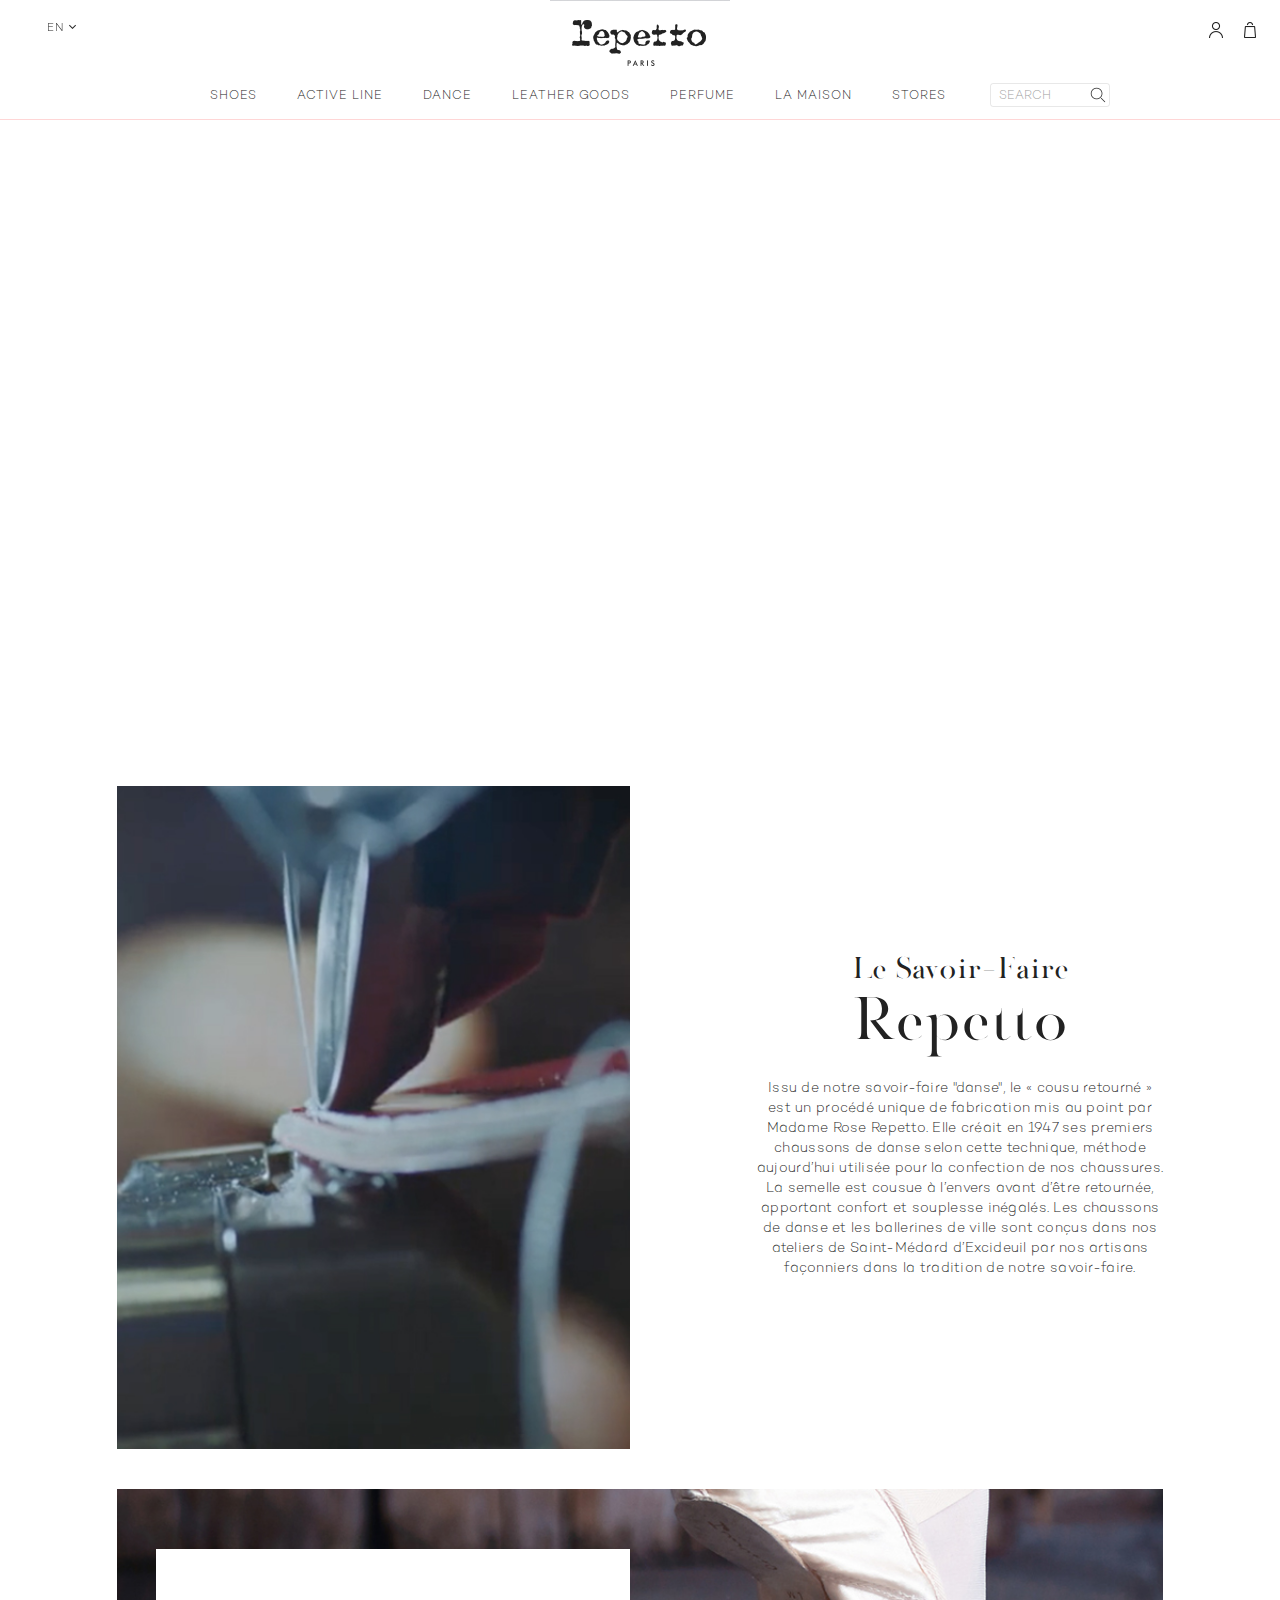
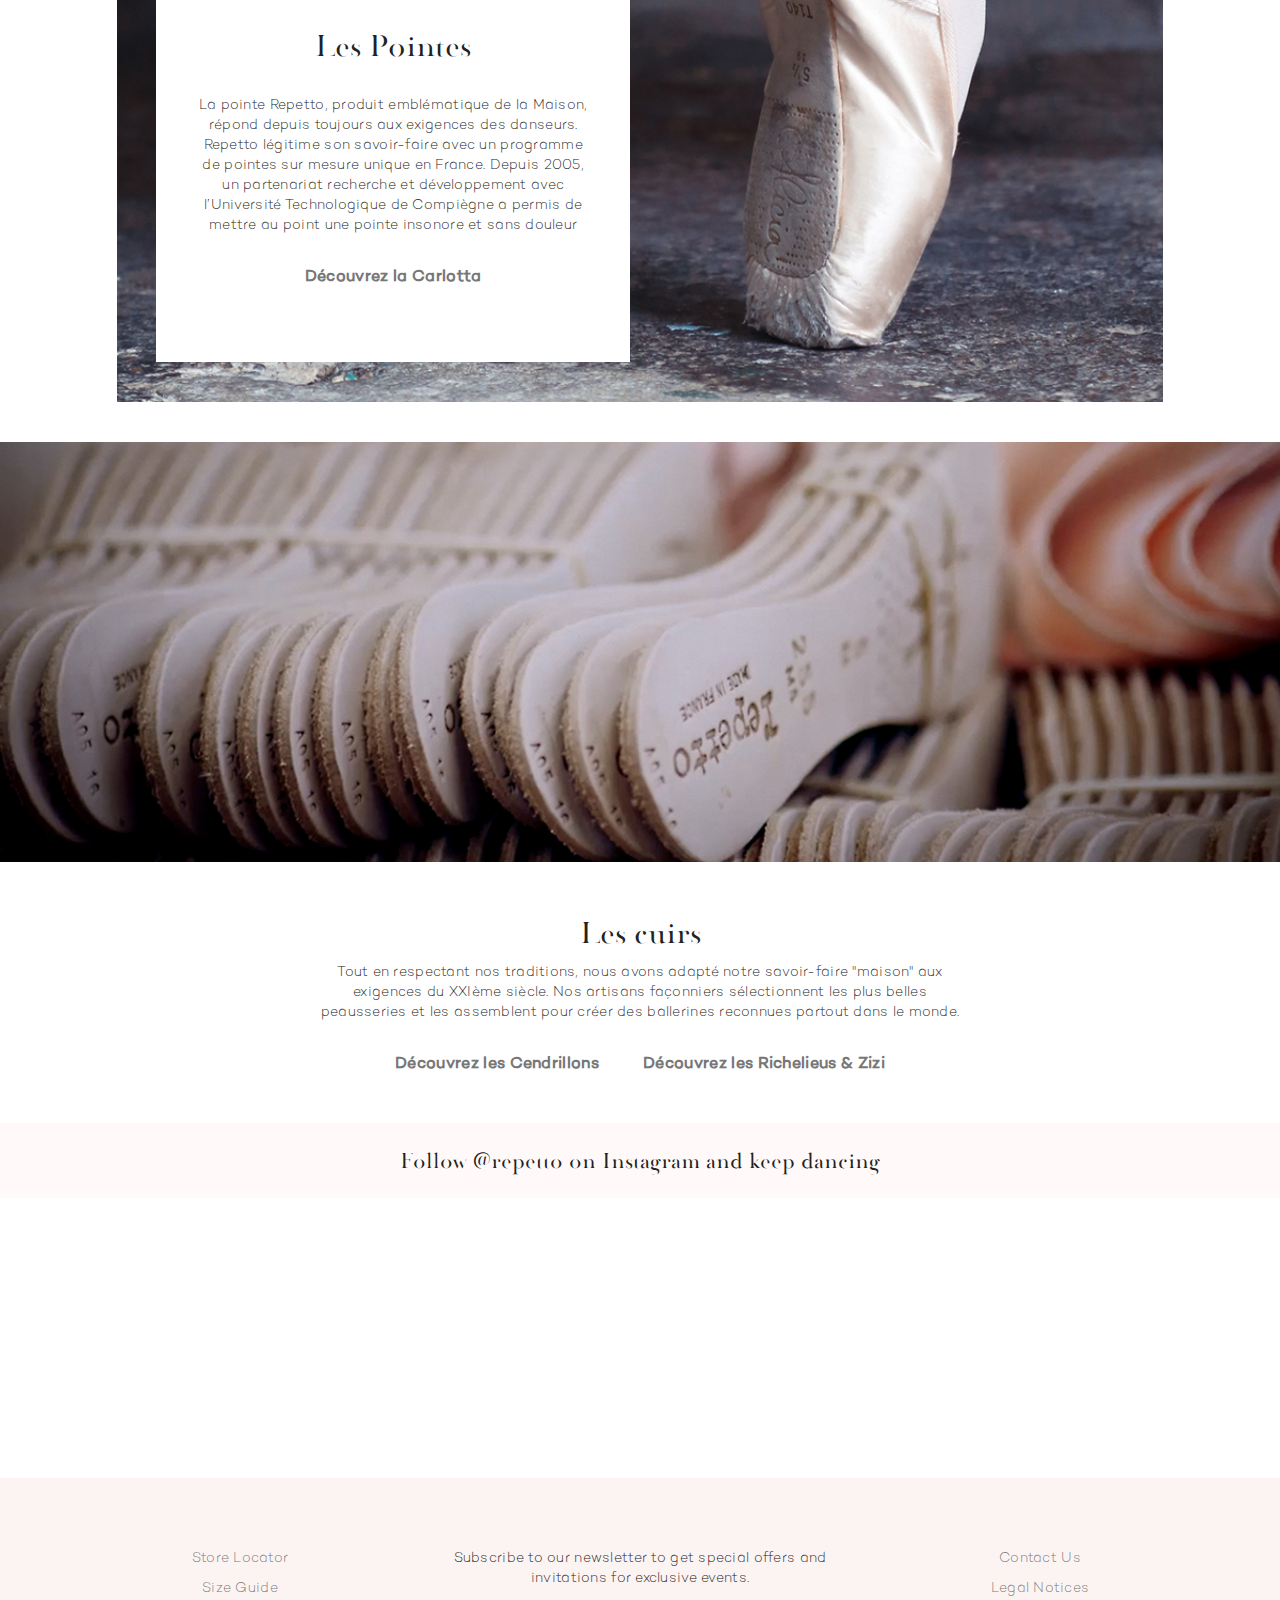
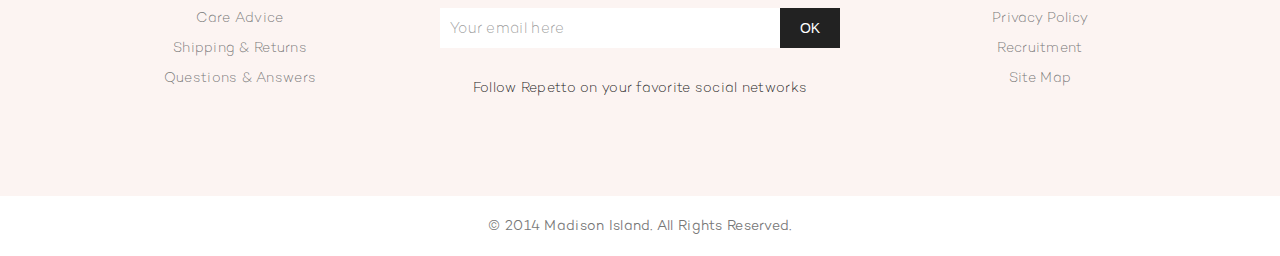
==== index.html @ 2c4113d7 "first commit after responsive history" ====
<!doctype html>
<html class="no-js" lang="">
<head>
	<meta charset="utf-8">
	<meta http-equiv="x-ua-compatible" content="ie=edge">
	<title>Repetto - Static Lot 4</title>
	<meta name="description" content="">
	<meta name="viewport" content="width=device-width, initial-scale=1">

	<!-- Place favicon.ico and apple-touch-icon.png in the root directory -->
	<link rel="apple-touch-icon" href="apple-touch-icon.png">

	<link rel="stylesheet" href="https://cdnjs.cloudflare.com/ajax/libs/normalize/4.2.0/normalize.min.css">
	<script src="https://cdnjs.cloudflare.com/ajax/libs/modernizr/2.8.3/modernizr.min.js"></script>
	<link rel="stylesheet" href="css/enterprise.css">
	<link rel="stylesheet" href="css/styles.css">
</head>
<body>

	<div class="page">

		<div class="header-language-background">
			<div class="header-language-container">
				<div class="store-language-container">

					<div class="switch switcher-language">
						<div class="switch-wrapper" id="languageSelect">
							<span class="switcher-holder"><span onclick="popUpMenu(this);" class="switcher">Change</span></span>
							<strong class="selected language-default">En</strong>
							<ul style="display:none" id="popId-languageSelect" class="language-select">
								<li class="current language language-default">
									<span>En</span>
								</li>
								<li class="language language-french">
									<a href="http://pierres-imac-2.local:5757/?___store=french&amp;___from_store=default">Fr</a>
								</li>
								<li class="language language-german">
									<a href="http://pierres-imac-2.local:5757/?___store=german&amp;___from_store=default">Ge</a>
								</li>
							</ul>
						</div>
					</div>

				</div>
			</div>
		</div>

		<header id="header" class="page-header">
			<div class="page-header-container">
				<a class="logo" href="http://pierres-imac-2.local:5757/">Madison Island</a>

				<!-- Burger link -->
				<div class="open-menu" id="open-menu">
					<span class="burger-icon"></span>
					<span class="label">Menu</span>
					<span class="arrow-icon"></span>
					<span class="close-icon"></span>
				</div>

				<!-- Skip Links -->

				<div class="account-cart-wrapper">

					<a href="/store-finder" class="stores-link">Stores</a>

					<a href="#" id="mobile-search" class="search-link">Stores</a>

					<a href="http://pierres-imac-2.local:5757/customer/account/" class="skip-account">Account</a>

					<!-- Cart -->

					<div class="header-minicart">


						<a href="http://pierres-imac-2.local:5757/checkout/cart/" class="skip-cart  no-count">Cart</a>
					</div>
				</div>

				<div class="header-bottom">

					<!-- Navigation -->


					<div id="header-nav" class="header-nav skip-content">
						<div class="overlay level0"></div>
						<ul id="nav">
							<li class="level-top level0 parent first">
								<a class="level-top" title="" href="#" data-submenu="menu-la-maison">
									<div style="background-image: url(http://pierres-imac-2.local:5757/skin/frontend/repmag/default/images/bonjourparis/sample-content/header_menu_1.jpg);" class="menu-photo"></div>
									<span>Shoes</span>
								</a>
								<div class="subnav level1" id="menu-chaussures">

									<div class="columns">

										<div class="column">
											<div class="column-title">
												<a href="#">
													<div style="background-image: url(http://pierres-imac-2.local:5757/skin/frontend/repmag/default/images/bonjourparis/sample-content/header_menu_5.jpg);" class="column-title-photo"></div>
													<span class="text">Women <br>Shoes</span>
												</a>
											</div>
											<ul class="column-links">
												<li class="column-link"><a href="#">All items</a></li>
												<li class="column-link"><a href="#">Ballerinas</a></li>
												<li class="column-link"><a href="#">Loafer</a></li>
												<li class="column-link"><a href="#">Mary-Jane</a></li>
												<li class="column-link"><a href="#">Oxford &amp; Zizi</a></li>
												<li class="column-link"><a href="#">T-strap</a></li>
												<li class="column-link"><a href="#">High heeled</a></li>
												<li class="column-link"><a href="#">Low boot &amp; boots</a></li>
												<li class="column-link"><a href="#">Wedge heeled shoes</a></li>
												<li class="column-link"><a href="#">Runners &amp; sneakers</a></li>
											</ul>
										</div>

										<div class="column">
											<div class="column-title">
												<a href="#">
													<div style="background-image: url(http://pierres-imac-2.local:5757/skin/frontend/repmag/default/images/bonjourparis/sample-content/header_menu_4.jpg);" class="column-title-photo"></div>
													<span class="text">Men <br>Shoes</span>
												</a>
											</div>
											<div class="column-title">
												<a href="#">
													<div style="background-image: url(http://pierres-imac-2.local:5757/skin/frontend/repmag/default/images/bonjourparis/sample-content/header_menu_3.jpg);" class="column-title-photo"></div>
													<span class="text">Kid <br>Shoes</span>
												</a>
											</div>
											<div class="column-title">
												<a href="#">
													<div style="background-image: url(http://pierres-imac-2.local:5757/skin/frontend/repmag/default/images/bonjourparis/sample-content/header_menu_2.jpg);" class="column-title-photo"></div>
													<span class="text">Care <br>Products</span>
												</a>
											</div>
										</div>

										<div class="column">
											<div class="column-title">
												<a href="#">
													<div style="background-image: url(http://pierres-imac-2.local:5757/skin/frontend/repmag/default/images/bonjourparis/sample-content/header_menu_1.jpg);" class="column-title-photo"></div>
													<span class="text">The Mythics</span>
												</a>
											</div>
											<ul class="column-links">
												<li class="column-link"><a href="#">The Cendrillon</a></li>
												<li class="column-link"><a href="#">The Zizi</a></li>
												<li class="column-link"><a href="#">The Michael</a></li>
												<li class="column-link"><a href="#">The Camille</a></li>
												<li class="column-link"><a href="#">The Rubber Line</a></li>
											</ul>
										</div>

										<div class="column photo">
											<img src="http://pierres-imac-2.local:5757/skin/frontend/repmag/default/images/bonjourparis/sample-content/submenu_image.jpg">
											<div class="caption">Explore the new SS16 collection</div>
										</div>

									</div>

								</div>
							</li>

							<li class="level-top level0 ">
								<a class="level-top" title="" href="#" data-submenu="menu-active-line">
									<div style="background-image: url(http://pierres-imac-2.local:5757/skin/frontend/repmag/default/images/bonjourparis/sample-content/header_menu_3.jpg);" class="menu-photo"></div>
									<span>Active Line</span>
								</a>
							</li>

							<li class="level-top level0 ">
								<a class="level-top" title="" href="#" data-submenu="menu-danse-new">
									<div style="background-image: url(http://pierres-imac-2.local:5757/skin/frontend/repmag/default/images/bonjourparis/sample-content/header_menu_2.jpg);" class="menu-photo"></div>
									<span>Dance</span>
								</a>
							</li>

							<li class="level-top level0 parent ">
								<a class="level-top" title="" href="#" data-submenu="menu-chaussures">
									<div style="background-image: url(http://pierres-imac-2.local:5757/skin/frontend/repmag/default/images/bonjourparis/sample-content/header_menu_4.jpg);" class="menu-photo"></div>
									<span>Leather Goods</span>
								</a>
							</li>

							<li class="level-top level0 parent ">
								<a class="level-top" title="" href="#" data-submenu="menu-maroquinerie">
									<div style="background-image: url(http://pierres-imac-2.local:5757/skin/frontend/repmag/default/images/bonjourparis/sample-content/header_menu_5.jpg);" class="menu-photo"></div>
									<span>Perfume</span>
								</a>
							</li>

							<li class="level-top level0 parent ">
								<a class="level-top" title="" href="#" data-submenu="menu-la-garde-robe">
									<div style="background-image: url(http://pierres-imac-2.local:5757/skin/frontend/repmag/default/images/bonjourparis/sample-content/header_menu_6.jpg);" class="menu-photo"></div>
									<span>La Maison</span>
								</a>
							</li>

							<li class="level-top level0 parent last">
								<a class="level-top" title="" href="/store-finder" data-submenu="menu-soldes">
									<div style="background-image: url(http://pierres-imac-2.local:5757/skin/frontend/repmag/default/images/bonjourparis/sample-content/header_menu_1.jpg);" class="menu-photo"></div>
									<span>Stores</span>
								</a>
							</li>

							<div class="responsive-menu-footer">
								<div class="links">
									<ul>
										<li><a href="#">Store Locator</a></li>
										<li><a href="#">Contact Us</a></li>
										<li><a href="#">Q&amp;A</a></li>
										<li><a href="#">Newsletter</a></li>
										<li><a href="#">Become an affiliate</a></li>
									</ul>
								</div>
							</div>
						</ul>
					</div>

					<!-- Search -->

					<div id="header-search" class="skip-content">

						<form id="search_mini_form" action="http://pierres-imac-2.local:5757/catalogsearch/result/" method="get">
							<div class="input-box">
								<label for="search">Search:</label>
								<input id="search" type="search" name="q" value="" class="input-text required-entry" maxlength="128" placeholder="Search" autocomplete="off">
								<button type="submit" title="Search" class="button search-button"><span><span>Search</span></span></button>
							</div>
						</form>
						<a class="close mobile-close"></a>
					</div>
				</div>
			</div>
		</header>

		<div class="main-container full-width-container">

			<div class="std">

				<div class="template-star">

					<div class="video module">
						<iframe src="https://player.vimeo.com/video/173602408?title=0&byline=0&portrait=0" height="620" frameborder="0" webkitallowfullscreen mozallowfullscreen allowfullscreen>

						</iframe>
					</div>

					<div class="image-text module">
						<div class="image">
							<img src="static/savoirfaire_1.jpg">
						</div>
						<div class="text">
							<div class="title">Le Savoir-Faire <br><strong>Repetto</strong></div>
							<p>Issu de notre savoir-faire "danse", le « cousu retourné » est un procédé unique de fabrication mis au point par Madame Rose Repetto. Elle créait en 1947 ses premiers chaussons de danse selon cette technique, méthode aujourd’hui utilisée pour la confection de nos chaussures. La semelle est cousue à l’envers avant d’être retournée, apportant confort et souplesse inégalés. Les chaussons de danse et les ballerines de ville sont conçus dans nos ateliers de Saint-Médard d’Excideuil par nos artisans façonniers dans la tradition de notre savoir-faire.</p>
						</div>
					</div>

					<div class="text-on-image module">
						<div class="image">
							<img src="static/savoirfaire_2.jpg">
						</div>
						<div class="text">
							<div class="title">Les Pointes</div>
							<p>La pointe Repetto, produit emblématique de la Maison, répond depuis toujours aux exigences des danseurs. Repetto légitime son savoir-faire avec un programme de pointes sur mesure unique en France. Depuis 2005, un partenariat recherche et développement avec l’Université Technologique de Compiègne a permis de mettre au point une pointe insonore et sans douleur</p>
							<div class="links">
								<a href="#">Découvrez la Carlotta</a>
							</div>
						</div>
					</div>

					<div class="parallax-banner module">
						<div class="parallax image">
							<img src="static/savoirfaire_3.jpg">
						</div>
						<div class="text">
							<div class="title">Les cuirs</div>
							<p>Tout en respectant nos traditions, nous avons adapté notre savoir-faire "maison" aux exigences du XXIème siècle. Nos artisans façonniers sélectionnent les plus belles peausseries et les assemblent pour créer des ballerines reconnues partout dans le monde.</p>
							<div class="links">
								<a href="#">Découvrez les Cendrillons</a>
								<a href="#">Découvrez les Richelieus &amp; Zizi</a>
							</div>
						</div>
					</div>

				</div>

			</div>

		</div>

		<div class="footer-container">
			<a href="#" class="instagram-link-banner">Follow <strong>@repetto</strong> on <strong>Instagram</strong> and keep dancing</a>
			<div class="instagram-footer-field scrollOnDrag startScroll kinetic-active kinetic-decelerating-right" style="cursor: move;">
				<div class="photos-container">

					<div class="photo" data-href="https://www.instagram.com/p/BTYtZKoj4z9/">
						<a href="https://www.instagram.com/p/BTYtZKoj4z9/" target="_blank">
							<img src="https://scontent.cdninstagram.com/t51.2885-15/s480x480/e15/c232.0.615.615/18095743_246137382528485_845791167818760192_n.jpg" alt="MATTHIEU CHÉDID X REPETTO.

							4 colors of limited edition Zizi shoes X #Lamomali – available in the Repetto Champs Elysée store.
							All the proceeds of this collaboration will go to the Donko Seko dance school in Mali.">
						</a>
					</div>


					<div class="photo" data-href="https://www.instagram.com/p/BTWW6QDDr0B/">
						<a href="https://www.instagram.com/p/BTWW6QDDr0B/" target="_blank">
							<img src="https://scontent.cdninstagram.com/t51.2885-15/s640x640/sh0.08/e35/18160449_740021856176812_3421590717175169024_n.jpg" alt="MATTHIEU CHÉDID X REPETTO.

							Discover the limited edition wax material Zizi shoes, celebrating the launch of @m_chedid new album #Lamomali.">
						</a>
					</div>


					<div class="photo" data-href="https://www.instagram.com/p/BTURWuXDtWR/">
						<a href="https://www.instagram.com/p/BTURWuXDtWR/" target="_blank">
							<img src="https://scontent.cdninstagram.com/t51.2885-15/s480x480/e35/18096207_682315958619795_4301819405219659776_n.jpg" alt="Can you guess the collaboration hiding behind this material?">
						</a>
					</div>


					<div class="photo" data-href="https://www.instagram.com/p/BTT4LxejWgp/">
						<a href="https://www.instagram.com/p/BTT4LxejWgp/" target="_blank">
							<img src="https://scontent.cdninstagram.com/t51.2885-15/s640x640/sh0.08/e35/18160906_1343463175744834_540543723218403328_n.jpg" alt="" better="" bend="" than="" break"="" -="" @chagaxelle="" shows="" that="" grâce="" and="" flexibility="" are="" a="" ballet="" dancer's="" best="" allies.="" photo="" by="" ©pelicos"="">
						</a>
					</div>


					<div class="photo" data-href="https://www.instagram.com/p/BTMaetijEHU/">
						<a href="https://www.instagram.com/p/BTMaetijEHU/" target="_blank">
							<img src="https://scontent.cdninstagram.com/t51.2885-15/s640x640/sh0.08/e35/18011616_1318024908287476_3796485703634780160_n.jpg" alt="Like #koko21 get in that Saturday Night Dancing mood!
							{Regram}">
						</a>
					</div>


					<div class="photo" data-href="https://www.instagram.com/p/BTJTE45DfYj/">
						<a href="https://www.instagram.com/p/BTJTE45DfYj/" target="_blank">
							<img src="https://scontent.cdninstagram.com/t51.2885-15/s640x640/sh0.08/e35/c0.114.934.934/17932522_306129473134027_3891096308382957568_n.jpg" alt="Like @marinadroghetti get your stretches in and prepare for the sunny weekend ahead.
							{Regram}">
						</a>
					</div>


					<div class="photo" data-href="https://www.instagram.com/p/BTGobu0DJ1h/">
						<a href="https://www.instagram.com/p/BTGobu0DJ1h/" target="_blank">
							<img src="https://scontent.cdninstagram.com/t51.2885-15/s640x640/sh0.08/e35/c0.101.910.910/18013600_721967611316050_5985806494921129984_n.jpg" alt="Spring outfit idea by @barbarasnellenburg :
							Stripes on stripes with an extra sprinkle of stripes!">
						</a>
					</div>


					<div class="photo" data-href="https://www.instagram.com/p/BTDoQE6j3J2/">
						<a href="https://www.instagram.com/p/BTDoQE6j3J2/" target="_blank">
							<img src="https://scontent.cdninstagram.com/t51.2885-15/s640x640/sh0.08/e35/c0.99.914.914/18011304_1173018239474027_2813703139411099648_n.jpg" alt="Spring outfit idea by @loannelgc :
							Why not pair your favorite Repetto ballerinas with dark wash jeans, a pastel colored too and a white blazer?
							{Regram}">
						</a>
					</div>


					<div class="photo" data-href="https://www.instagram.com/p/BS8BdTFD4Az/">
						<a href="https://www.instagram.com/p/BS8BdTFD4Az/" target="_blank">
							<img src="https://scontent.cdninstagram.com/t51.2885-15/s640x640/sh0.08/e35/c0.108.926.926/17934717_1846235368971707_1266808115853000704_n.jpg" alt="It's all in the details...
							{Regram}">
						</a>
					</div>


					<div class="photo" data-href="https://www.instagram.com/p/BS1DZn-jOJi/">
						<a href="https://www.instagram.com/p/BS1DZn-jOJi/" target="_blank">
							<img src="https://scontent.cdninstagram.com/t51.2885-15/s640x640/sh0.08/e35/17881265_112219679331288_1753697780464877568_n.jpg" alt="Like @shooa.h_ add a touch of pink to compliment your favorite spring bag!">
						</a>
					</div>


					<div class="photo" data-href="https://www.instagram.com/p/BSyEii-D7Gw/">
						<a href="https://www.instagram.com/p/BSyEii-D7Gw/" target="_blank">
							<img src="https://scontent.cdninstagram.com/t51.2885-15/s640x640/sh0.08/e35/c0.81.887.887/17881984_645702892296812_257572212398096384_n.jpg" alt="Sunshine, flowers and pink Electra shoes... the perfect Spring combo according to Daphné.">
						</a>
					</div>


					<div class="photo" data-href="https://www.instagram.com/p/BSwFrPPDmNK/">
						<a href="https://www.instagram.com/p/BSwFrPPDmNK/" target="_blank">
							<img src="https://scontent.cdninstagram.com/t51.2885-15/s640x640/sh0.08/e35/17882471_1900469766832700_7544866528013844480_n.jpg" alt="Like @susiebubble this pair of shoes will fulfill you inner-ballerina's need for pink!">
						</a>
					</div>


					<div class="photo" data-href="https://www.instagram.com/p/BSq1NuJDCUk/">
						<a href="https://www.instagram.com/p/BSq1NuJDCUk/" target="_blank">
							<img src="https://scontent.cdninstagram.com/t51.2885-15/s640x640/sh0.08/e35/17881299_1379599848746131_2017518388594606080_n.jpg" alt="Lazy Sundays with @heleneisfor and her Michael loafers.
							{Regram}">
						</a>
					</div>


					<div class="photo" data-href="https://www.instagram.com/p/BSnX_aXj7Jz/">
						<a href="https://www.instagram.com/p/BSnX_aXj7Jz/" target="_blank">
							<img src="https://scontent.cdninstagram.com/t51.2885-15/s480x480/e35/17819379_214459362370061_412221636696080384_n.jpg" alt="A little black to go with your whites?
							{Regram}">
						</a>
					</div>


					<div class="photo" data-href="https://www.instagram.com/p/BSioTaxjegL/">
						<a href="https://www.instagram.com/p/BSioTaxjegL/" target="_blank">
							<img src="https://scontent.cdninstagram.com/t51.2885-15/s640x640/sh0.08/e35/17818081_285110345234199_7048750040994545664_n.jpg" alt="Everyday is tutu day!
							With her black Repetto tutu and white-tee combo, @azzed is a stylish bride-to-be.
							{Regram}">
						</a>
					</div>


					<div class="photo" data-href="https://www.instagram.com/p/BSYQiKfjcvL/">
						<a href="https://www.instagram.com/p/BSYQiKfjcvL/" target="_blank">
							<img src="https://scontent.cdninstagram.com/t51.2885-15/s640x640/sh0.08/e35/17662886_1915636182054434_5102315280999120896_n.jpg" alt="REPETTO X MOSAERT.
							.
							It’s finally here!
							Discover the Capsule n°4 collection designed by @mosaert, (@stromae's creative label) in collaboration with Repetto.
							(Link in bio)">
						</a>
					</div>


					<div class="photo" data-href="https://www.instagram.com/p/BSVdL0rDJzL/">
						<a href="https://www.instagram.com/p/BSVdL0rDJzL/" target="_blank">
							<img src="https://scontent.cdninstagram.com/t51.2885-15/s640x640/sh0.08/e35/17595911_411802812516849_523356840352808960_n.jpg" alt="REPETTO X MOSAERT.
							.
							It’s finally here!
							Discover the Capsule n°4 collection designed by @mosaert, (@stromae's creative label) in collaboration with Repetto.
							(Link in bio)">
						</a>
					</div>


					<div class="photo" data-href="https://www.instagram.com/p/BSTv77njOYp/">
						<a href="https://www.instagram.com/p/BSTv77njOYp/" target="_blank">
							<img src="https://scontent.cdninstagram.com/t51.2885-15/s640x640/sh0.08/e35/17437489_1729979607293980_158847187894140928_n.jpg" alt="REPETTO X MOSAERT.
							.
							It’s finally here!
							Discover the Capsule n°4 collection designed by @mosaert, (@stromae's creative label) in collaboration with Repetto.
							(Link in bio)">
						</a>
					</div>


					<div class="photo" data-href="https://www.instagram.com/p/BSS4dWUjYOL/">
						<a href="https://www.instagram.com/p/BSS4dWUjYOL/" target="_blank">
							<img src="https://scontent.cdninstagram.com/t51.2885-15/s640x640/sh0.08/e35/17586975_1255669081213096_5321901574270746624_n.jpg" alt="Fridays = Sneaker Fever 👟❤">
						</a>
					</div>


					<div class="photo" data-href="https://www.instagram.com/p/BSRTj5ZDx82/">
						<a href="https://www.instagram.com/p/BSRTj5ZDx82/" target="_blank">
							<img src="https://scontent.cdninstagram.com/t51.2885-15/s640x640/sh0.08/e35/17662329_1580124032032365_7828485389189906432_n.jpg" alt="Because FanFan sneakers aren't just for women... men can also be elegant and trendy!">
						</a>
					</div>

				</div>
			</div>
			<div class="footer">
				<div class="footer-links">
					<ul>
						<li><a href="http://pierres-imac-2.local:5757/">Store Locator</a></li>
						<li><a href="http://pierres-imac-2.local:5757/">Size Guide</a></li>
						<li><a href="http://pierres-imac-2.local:5757/">Care Advice</a></li>
						<li><a href="http://pierres-imac-2.local:5757/">Shipping &amp; Returns</a></li>
						<li><a href="http://pierres-imac-2.local:5757/">Questions &amp; Answers</a></li>
					</ul>
				</div><div class="block block-subscribe">
				<div class="disclaimer">
					Subscribe to our newsletter to get special offers and invitations for exclusive events.    </div>
					<form action="http://pierres-imac-2.local:5757/newsletter/subscriber/new/" method="post" id="newsletter-validate-detail">
						<div class="input-container">
							<input type="email" autocapitalize="off" autocorrect="off" spellcheck="false" name="email" id="newsletter" title="Your email here" placeholder="Your email here" class="input-text required-entry validate-email">
							<button type="submit" title="OK" class="button">OK</button>
						</div>
					</form>
					<div class="social-media">
						<div class="disclaimer">Follow Repetto on your favorite social networks</div>
						<div class="links">
							<a class="link" href="#">
								<img src="http://pierres-imac-2.local:5757/media/wysiwyg/icon_facebook.png" alt="">
							</a>
							<a class="link" href="#&quot;&quot;">
								<img src="http://pierres-imac-2.local:5757/media/wysiwyg/icon_twitter.png" alt="">
							</a>
							<a class="link" href="#">
								<img src="http://pierres-imac-2.local:5757/media/wysiwyg/icon_instagram_black.png" alt="">
							</a>
							<a class="link" href="#">
								<img src="http://pierres-imac-2.local:5757/media/wysiwyg/icon_youtube.png" alt="">
							</a>
						</div>
					</div>
				</div>
				<div class="footer-links">
					<ul>
						<li><a href="http://pierres-imac-2.local:5757/">Contact Us</a></li>
						<li><a href="http://pierres-imac-2.local:5757/">Legal Notices</a></li>
						<li><a href="http://pierres-imac-2.local:5757/">Privacy Policy</a></li>
						<li><a href="http://pierres-imac-2.local:5757/">Recruitment</a></li>
						<li><a href="http://pierres-imac-2.local:5757/">Site Map</a></li>
					</ul>
				</div></div>
				<div class="subfooter">
					<address class="copyright">© 2014 Madison Island. All Rights Reserved.</address>
				</div>
			</div>
		</div>

		<script src="https://cdnjs.cloudflare.com/ajax/libs/jquery/3.2.1/jquery.js"></script>
		<script type="text/javascript" src="js/bonjourparis-min.js"></script>

	</body>
	</html>
---- css/enterprise.css ----
/*
// ----------------------------------------------
// Usage example:
// For IE set $mq-support to false.
// Set the fixed value.
// Then use mixins to test whether styles should be applied.
// ----------------------------------------------

$mq-support: false;
$mq-fixed-value: 1024;

// Renders at fixed value
@include bp (min-width, 300px) { 
    div { color:#000; }
}

// Doesn't render without MQ support
@include bp (min-width, 1200px) { 
    div { color:#FFF; }
}

// Doesn't render without MQ support
@include bp (max-width, 300px) { 
    div { color:#444; }
}

// Renders at fixed value
@include bp (max-width, 1200px) { 
    div { color:#888; }
}

// ----------------------------------------------
*/
/*! normalize.css v2.0.1 | MIT License | git.io/normalize */
/* ==========================================================================
   HTML5 display definitions
   ========================================================================== */
/*
 * Corrects `block` display not defined in IE 8/9.
 */
article,
aside,
details,
figcaption,
figure,
footer,
header,
hgroup,
nav,
section,
summary {
  display: block;
}

/*
 * Corrects `inline-block` display not defined in IE 8/9.
 */
audio,
canvas,
video {
  display: inline-block;
}

/*
 * Prevents modern browsers from displaying `audio` without controls.
 * Remove excess height in iOS 5 devices.
 */
audio:not([controls]) {
  display: none;
  height: 0;
}

/*
 * Addresses styling for `hidden` attribute not present in IE 8/9.
 */
[hidden] {
  display: none;
}

/* ==========================================================================
   Base
   ========================================================================== */
/*
 * 1. Sets default font family to sans-serif.
 * 2. Prevents iOS text size adjust after orientation change, without disabling
 *    user zoom.
 */
html {
  font-family: sans-serif;
  /* 1 */
  -webkit-text-size-adjust: 100%;
  /* 2 */
  -ms-text-size-adjust: 100%;
  /* 2 */
}

/*
 * Removes default margin.
 */
body {
  margin: 0;
}

/* ==========================================================================
   Links
   ========================================================================== */
/*
 * Addresses `outline` inconsistency between Chrome and other browsers.
 */
a:focus {
  outline: thin dotted;
}

/*
 * Improves readability when focused and also mouse hovered in all browsers.
 */
a:active,
a:hover {
  outline: 0;
}

/* ==========================================================================
   Typography
   ========================================================================== */
/*
 * Addresses `h1` font sizes within `section` and `article` in Firefox 4+,
 * Safari 5, and Chrome.
 */
h1 {
  font-size: 2em;
}

/*
 * Addresses styling not present in IE 8/9, Safari 5, and Chrome.
 */
abbr[title] {
  border-bottom: 1px dotted;
}

/*
 * Addresses style set to `bolder` in Firefox 4+, Safari 5, and Chrome.
 */
b,
strong {
  font-weight: bold;
}

/*
 * Addresses styling not present in Safari 5 and Chrome.
 */
dfn {
  font-style: italic;
}

/*
 * Addresses styling not present in IE 8/9.
 */
mark {
  background: #ff0;
  color: #000;
}

/*
 * Corrects font family set oddly in Safari 5 and Chrome.
 */
code,
kbd,
pre,
samp {
  font-family: monospace, serif;
  font-size: 1em;
}

/*
 * Improves readability of pre-formatted text in all browsers.
 */
pre {
  white-space: pre;
  white-space: pre-wrap;
  word-wrap: break-word;
}

/*
 * Sets consistent quote types.
 */
q {
  quotes: "\201C" "\201D" "\2018" "\2019";
}

/*
 * Addresses inconsistent and variable font size in all browsers.
 */
small {
  font-size: 80%;
}

/*
 * Prevents `sub` and `sup` affecting `line-height` in all browsers.
 */
sub,
sup {
  font-size: 75%;
  line-height: 0;
  position: relative;
  vertical-align: baseline;
}

sup {
  top: -0.5em;
}

sub {
  bottom: -0.25em;
}

/* ==========================================================================
   Embedded content
   ========================================================================== */
/*
 * Removes border when inside `a` element in IE 8/9.
 */
img {
  border: 0;
}

/*
 * Corrects overflow displayed oddly in IE 9.
 */
svg:not(:root) {
  overflow: hidden;
}

/* ==========================================================================
   Figures
   ========================================================================== */
/*
 * Addresses margin not present in IE 8/9 and Safari 5.
 */
figure {
  margin: 0;
}

/* ==========================================================================
   Forms
   ========================================================================== */
/*
 * Define consistent border, margin, and padding.
 */
fieldset {
  border: 1px solid #c0c0c0;
  margin: 0 2px;
  padding: 0.35em 0.625em 0.75em;
}

/*
 * 1. Corrects color not being inherited in IE 8/9.
 * 2. Remove padding so people aren't caught out if they zero out fieldsets.
 */
legend {
  border: 0;
  /* 1 */
  padding: 0;
  /* 2 */
}

/*
 * 1. Corrects font family not being inherited in all browsers.
 * 2. Corrects font size not being inherited in all browsers.
 * 3. Addresses margins set differently in Firefox 4+, Safari 5, and Chrome
 */
button,
input,
select,
textarea {
  font-family: inherit;
  /* 1 */
  font-size: 100%;
  /* 2 */
  margin: 0;
  /* 3 */
}

/*
 * Addresses Firefox 4+ setting `line-height` on `input` using `!important` in
 * the UA stylesheet.
 */
button,
input {
  line-height: normal;
}

/*
 * 1. Avoid the WebKit bug in Android 4.0.* where (2) destroys native `audio`
 *    and `video` controls.
 * 2. Corrects inability to style clickable `input` types in iOS.
 * 3. Improves usability and consistency of cursor style between image-type
 *    `input` and others.
 */
button,
html input[type="button"],
input[type="reset"],
input[type="submit"] {
  -webkit-appearance: button;
  /* 2 */
  cursor: pointer;
  /* 3 */
}

/*
 * Re-set default cursor for disabled elements.
 */
button[disabled],
input[disabled] {
  cursor: default;
}

/*
 * 1. Addresses box sizing set to `content-box` in IE 8/9.
 * 2. Removes excess padding in IE 8/9.
 */
input[type="checkbox"],
input[type="radio"] {
  box-sizing: border-box;
  /* 1 */
  padding: 0;
  /* 2 */
}

/*
 * 1. Addresses `appearance` set to `searchfield` in Safari 5 and Chrome.
 * 2. Addresses `box-sizing` set to `border-box` in Safari 5 and Chrome
 *    (include `-moz` to future-proof).
 */
input[type="search"] {
  -webkit-appearance: textfield;
  /* 1 */
  -moz-box-sizing: content-box;
  -webkit-box-sizing: content-box;
  /* 2 */
  box-sizing: content-box;
}

/*
 * Removes inner padding and search cancel button in Safari 5 and Chrome
 * on OS X.
 */
input[type="search"]::-webkit-search-cancel-button,
input[type="search"]::-webkit-search-decoration {
  -webkit-appearance: none;
}

/*
 * Removes inner padding and border in Firefox 4+.
 */
button::-moz-focus-inner,
input::-moz-focus-inner {
  border: 0;
  padding: 0;
}

/*
 * 1. Removes default vertical scrollbar in IE 8/9.
 * 2. Improves readability and alignment in all browsers.
 */
textarea {
  overflow: auto;
  /* 1 */
  vertical-align: top;
  /* 2 */
}

/* ==========================================================================
   Tables
   ========================================================================== */
/*
 * Remove most spacing between table cells.
 */
table {
  border-collapse: collapse;
  border-spacing: 0;
}

/* ============================================ *
 * Reset
 * ============================================ */
*,
*:before,
*:after {
  -moz-box-sizing: border-box;
  -webkit-box-sizing: border-box;
  box-sizing: border-box;
  margin: 0;
  padding: 0;
}

html {
  -webkit-tap-highlight-color: transparent;
  /* Prevent tap highlight on iOS/Android */
  -webkit-text-size-adjust: 100%;
  /* Prevent automatic scaling on iOS */
}

body {
  background: #FFFFFF;
  color: #000000;
  line-height: 1;
}

html,
body,
img,
fieldset,
abbr,
acronym {
  border: 0;
}

h1,
h2,
h3,
h4,
h5,
h6 {
  font-size: 100%;
  font-weight: normal;
}

th,
code,
cite,
caption {
  font-weight: normal;
  font-style: normal;
  text-align: left;
}

address {
  font-style: normal;
}

fieldset {
  margin: 0;
  padding: 0;
  border: 0;
}

img {
  display: block;
}

ol,
ul {
  list-style: none;
}

q:before,
q:after {
  content: '';
}

input:focus,
input[type="search"]:focus {
  outline-offset: -2px;
}

input[type="search"] {
  -webkit-appearance: none;
  /* 1 */
  -moz-box-sizing: border-box;
  -webkit-box-sizing: border-box;
  /* 2 */
  box-sizing: border-box;
}

/* ============================================ *
 * Base Styles
 * ============================================ */
@-ms-viewport {
  width: device-width;
}
@-o-viewport {
  width: device-width;
}
@viewport {
  width: device-width;
}
a, button {
  -ms-touch-action: manipulation;
  touch-action: manipulation;
}

body,
button,
input,
select,
table,
textarea {
  font-family: "Helvetica Neue", Verdana, Arial, sans-serif;
  color: #636363;
  font-size: 14px;
  line-height: 1.5;
}

a {
  color: #3399CC;
  text-decoration: none;
}

a:hover {
  color: #2e8ab8;
  text-decoration: underline;
}

a:focus {
  outline-color: #3091c2;
  color: #143d52;
}

ol,
ul {
  list-style: none;
  margin: 0;
  padding: 0;
}

/* ============================================ *
 * Typography
 * ============================================ */
h1, .h1 {
  margin: 0;
  margin-bottom: 0.7em;
  color: #3399CC;
  font-family: "Helvetica Neue", Verdana, Arial, sans-serif;
  font-size: 28px;
  font-weight: 400;
  font-style: normal;
  line-height: 1.2;
  text-rendering: optimizeLegibility;
  text-transform: uppercase;
}

h2, .h2 {
  margin: 0;
  margin-bottom: 0.5em;
  color: #636363;
  font-family: "Helvetica Neue", Verdana, Arial, sans-serif;
  font-size: 24px;
  font-weight: 400;
  font-style: normal;
  line-height: 1.2;
  text-rendering: optimizeLegibility;
  text-transform: uppercase;
}

h3, .h3 {
  margin: 0;
  margin-bottom: 10px;
  color: #636363;
  font-family: "Helvetica Neue", Verdana, Arial, sans-serif;
  font-size: 18px;
  font-weight: 400;
  font-style: normal;
  line-height: 1.4;
  text-rendering: optimizeSpeed;
  text-transform: uppercase;
}

h4, .h4 {
  margin: 0;
  margin-bottom: 10px;
  color: #636363;
  font-family: "Helvetica Neue", Verdana, Arial, sans-serif;
  font-size: 14px;
  font-weight: bold;
  font-style: normal;
  line-height: 1.4;
  text-rendering: optimizeSpeed;
  text-transform: uppercase;
}

h5, .h5 {
  margin: 0;
  margin-bottom: 10px;
  color: #636363;
  font-family: "Helvetica Neue", Verdana, Arial, sans-serif;
  font-size: 13px;
  font-weight: bold;
  font-style: normal;
  line-height: 1.4;
  text-rendering: optimizeSpeed;
  text-transform: uppercase;
}

h6, .h6 {
  margin: 0;
  margin-bottom: 5px;
  color: #636363;
  font-family: "Helvetica Neue", Verdana, Arial, sans-serif;
  font-size: 12px;
  font-weight: bold;
  font-style: normal;
  line-height: 1.4;
  text-rendering: optimizeSpeed;
  text-transform: uppercase;
}

/* ============================================ *
 * Shared Classes
 * ============================================ */
.address-list address {
  margin-bottom: 1em;
}

.availability {
  margin-bottom: 0;
  font-size: 13px;
  text-transform: uppercase;
}

.availability .label {
  display: none;
}

.availability.in-stock {
  color: #11B400;
}

.availability.available-soon,
.availability.out-of-stock {
  color: #DF280A;
}

.availability-only {
  color: #DF280A;
  margin-bottom: 10px;
}

/* -------------------------------------------- *
 * Page Titles
 */
.page-title h1,
.page-title h2,
.product-name h1,
.product-name .h1 {
  text-transform: uppercase;
  font-size: 24px;
  font-weight: 600;
  color: #636363;
  border-bottom: 1px solid #EDEDED;
  padding-bottom: 3px;
  margin-bottom: 15px;
  text-transform: uppercase;
}

/* -------------------------------------------- *
 * Block Module
 */
.block,
.col-left-first {
  margin-bottom: 20px;
}

.col-left-first .block:last-of-type {
  margin-bottom: 0;
}

.block-title {
  position: relative;
  padding: 10px 0 0;
  margin-bottom: 5px;
  border-top: 1px solid #CCCCCC;
}
.block-title h2,
.block-title h3,
.block-title strong {
  margin: 0;
  margin-bottom: 10px;
  color: #636363;
  font-family: "Helvetica Neue", Verdana, Arial, sans-serif;
  font-size: 14px;
  font-weight: bold;
  font-style: normal;
  line-height: 1.4;
  text-rendering: optimizeSpeed;
  text-transform: uppercase;
  color: #3399CC;
  margin-bottom: 0;
  text-transform: uppercase;
  font-weight: 600;
}
.block-title small {
  font-size: 100%;
  font-weight: normal;
  color: #A0A0A0;
}

body:not(.customer-account) .block:first-child .block-title {
  border-top: none;
  padding-top: 0;
}

.block-subtitle {
  font-weight: bold;
  margin-bottom: 7px;
}

.block-content {
  margin-top: 5px;
}

.block-content.unpad {
  padding: 0;
}

.block-content li.item {
  margin: 0 0 10px 9px;
}

.block-content li.item:last-child {
  margin-bottom: 0;
}

.block .actions {
  margin: 10px 0 0;
}
.block .actions:after {
  content: '';
  display: table;
  clear: both;
}
.block .actions a {
  float: left;
}
.block .actions .button {
  float: right;
}

.col-left .block .actions .button ~ a,
.col-right .block .actions .button ~ a {
  line-height: 33px;
  margin-right: 5px;
}

@media only screen and (max-width: 770px) {
  .sidebar .block:not(.block-layered-nav) {
    margin-bottom: 0;
  }
  .sidebar .block:not(.block-layered-nav) .block-title {
    padding: 0;
    margin-top: 0;
    border-bottom: none;
    border-top: none;
    margin-bottom: 0;
  }
  .sidebar .block:not(.block-layered-nav) .block-title > strong {
    margin: 0;
    margin-bottom: 10px;
    color: #636363;
    font-family: "Helvetica Neue", Verdana, Arial, sans-serif;
    font-size: 14px;
    font-weight: bold;
    font-style: normal;
    line-height: 1.4;
    text-rendering: optimizeSpeed;
    text-transform: uppercase;
    -moz-user-select: none;
    -ms-user-select: none;
    -webkit-user-select: none;
    -o-user-select: none;
    user-select: none;
    font-weight: normal;
    margin-bottom: 0px;
    padding: 7px 10px 7px 24px;
    border-width: 1px;
    border-style: solid;
    border-color: #CCCCCC;
    position: relative;
    background-color: #F4F4F4;
    display: block;
    width: 100%;
    cursor: pointer;
    border-bottom: 0;
  }
  .sidebar .block:not(.block-layered-nav) .block-title > strong:after {
    content: '';
    position: absolute;
    width: 0;
    height: 0;
    display: block;
    border-top: 4px solid transparent;
    border-bottom: 4px solid transparent;
    border-left: 4px solid #3399CC;
    border-right: none;
    left: 10px;
    top: 50%;
    margin-top: -3px;
  }
  .sidebar .block:not(.block-layered-nav) .block-title > strong:hover {
    background-color: #ededed;
  }
  .sidebar .block:not(.block-layered-nav) .block-title.active > strong {
    margin: 0;
    margin-bottom: 10px;
    color: #636363;
    font-family: "Helvetica Neue", Verdana, Arial, sans-serif;
    font-size: 14px;
    font-weight: bold;
    font-style: normal;
    line-height: 1.4;
    text-rendering: optimizeSpeed;
    text-transform: uppercase;
    -moz-user-select: none;
    -ms-user-select: none;
    -webkit-user-select: none;
    -o-user-select: none;
    user-select: none;
    font-weight: normal;
    margin-bottom: 0px;
    padding: 7px 10px 7px 24px;
    border-width: 1px;
    border-style: solid;
    border-color: #CCCCCC;
    position: relative;
    background-color: #F4F4F4;
  }
  .sidebar .block:not(.block-layered-nav) .block-title.active > strong:after {
    content: '';
    position: absolute;
    width: 0;
    height: 0;
    display: block;
    border-right: 4px solid transparent;
    border-left: 4px solid transparent;
    border-top: 4px solid #3399CC;
    border-bottom: none;
    left: 10px;
    top: 50%;
    margin-top: -3px;
  }
  .sidebar .block:not(.block-layered-nav) .block-title.active > strong:hover {
    background-color: #ededed;
  }
  .sidebar .block:not(.block-layered-nav) .block-content {
    padding: 10px;
    margin-top: 0;
    border-width: 0 1px;
    border-style: solid;
    border-color: #CCCCCC;
  }
  .sidebar .block:last-of-type {
    border-bottom: 1px solid #CCCCCC;
  }
}
/* -------------------------------------------- *
 * Secondary Navigation
 */
.block-account .block-title,
.block-cms-menu .block-title {
  padding-top: 0;
  border-top: none;
}
.block-account li,
.block-cms-menu li {
  text-transform: uppercase;
  font-family: "Helvetica Neue", Verdana, Arial, sans-serif;
  margin: 7px 0;
}
.block-account li strong,
.block-cms-menu li strong {
  font-weight: 400;
  color: #3399CC;
}
.block-account li a,
.block-cms-menu li a {
  color: #636363;
}
.block-account li a:hover,
.block-cms-menu li a:hover {
  color: #3399CC;
}

/* ============================================ *
 * Buttons
 * ============================================ */
/* Secondary Buttons */
.cart .buttons-set .button,
.cart-table .button,
.sidebar .actions .button,
.button.button-secondary {
  background: #DDDDDD;
  color: #636363;
  padding: 7px 15px;
}
.cart .buttons-set .button:hover,
.cart-table .button:hover,
.sidebar .actions .button:hover,
.button.button-secondary:hover {
  background: #d0d0d0;
  cursor: pointer;
}
.cart .buttons-set .button:active,
.cart-table .button:active,
.sidebar .actions .button:active,
.button.button-secondary:active {
  background: #c4c4c4;
  color: #636363;
}
.cart .buttons-set .button:focus,
.cart-table .button:focus,
.sidebar .actions .button:focus,
.button.button-secondary:focus {
  color: #636363;
  background: #c4c4c4;
  outline: none;
}

.sidebar .actions button.button {
  white-space: normal;
}

/* Primary Buttons */
.button,
.cart-table .product-cart-actions .button,
#co-shipping-method-form .buttons-set .button,
.footer .button {
  background: #3399CC;
  display: inline-block;
  padding: 7px 15px;
  border: 0;
  color: #FFFFFF;
  font-size: 13px;
  font-weight: normal;
  font-family: "Helvetica Neue", Verdana, Arial, sans-serif;
  line-height: 19px;
  text-align: center;
  text-transform: uppercase;
  vertical-align: middle;
  white-space: nowrap;
}
.button:hover,
.cart-table .product-cart-actions .button:hover,
#co-shipping-method-form .buttons-set .button:hover,
.footer .button:hover {
  background: #2e8ab8;
  cursor: pointer;
}
.button:active,
.cart-table .product-cart-actions .button:active,
#co-shipping-method-form .buttons-set .button:active,
.footer .button:active {
  background: #297aa3;
  color: #FFFFFF;
}
.button:focus,
.cart-table .product-cart-actions .button:focus,
#co-shipping-method-form .buttons-set .button:focus,
.footer .button:focus {
  background-color: #297aa3;
  outline: none;
  color: #FFFFFF;
}

a.button {
  text-decoration: none;
}

a.button:hover {
  color: #FFFFFF;
}

/* Disabled - class for anchor, state for form elements */
.button.disabled,
.button:disabled {
  background: #C8C8C8;
  opacity: 0.6;
  cursor: not-allowed;
}

/* Adjacent buttons */
.button + .button {
  margin-left: 5px;
}

.button2 {
  border: 0;
  padding: 0 5px;
  margin: 0;
  background: transparent;
  cursor: pointer;
  vertical-align: middle;
}

.button2:focus {
  outline: none;
}

.button2 span,
.button2 span span {
  line-height: 30px;
  height: 30px;
  text-decoration: underline;
  text-transform: uppercase;
  display: inline-block;
  color: #3399CC;
  font-family: "Helvetica Neue", Verdana, Arial, sans-serif;
}
.button2 span:hover,
.button2 span span:hover {
  text-decoration: none;
  color: #246b8f;
}

@media only screen and (max-width: 770px) {
  .col2-set .buttons-set .button,
  .col2-set .buttons-set .button2 {
    float: none;
    width: 100%;
    margin-left: 0;
    margin-right: 0;
  }
  .col2-set .buttons-set .back-link {
    display: none;
  }
  .col2-set .buttons-set .required {
    display: none;
  }
}
@media only screen and (max-width: 479px) {
  .buttons-set .button {
    float: none;
    width: 100%;
    margin-left: 0;
    margin-right: 0;
    margin-bottom: 7px;
  }
  .buttons-set .back-link {
    display: none;
  }
  .buttons-set .required {
    display: none;
  }
}
/* -------------------------------------------- *
 * Paypal Button
 */
.paypal-logo.paypal-after {
  float: left;
}

.paypal-after .paypal-or {
  float: left;
}

.paypal-or {
  line-height: 34px;
  margin: 0px 10px 5px;
}

.paypal-after .paypal-button {
  float: left;
}

.paypal-button {
  line-height: 0px;
}

.paypal-button img {
  display: inline;
}

@media only screen and (max-width: 740px) {
  .paypal-or {
    line-height: 20px;
  }

  .paypal-logo,
  .paypal-or,
  .paypal-button {
    text-align: center;
    width: 100%;
    display: block;
    margin-right: 0;
    margin-left: 0;
    float: none;
  }
}
/* -------------------------------------------- *
 * Button Sets
 */
.buttons-set {
  clear: both;
  margin: 10px 0 0;
  padding-top: 10px;
  border-top: 1px solid #EDEDED;
  text-align: right;
}
.buttons-set p.required {
  margin: 0;
  margin-left: 10px;
  line-height: 33px;
  float: right;
}
.buttons-set .back-link {
  float: left;
  margin: 0;
  line-height: 33px;
}
.buttons-set a:not(.button) {
  line-height: 20px;
  display: inline-block;
  padding: 5px;
}
.buttons-set button.button {
  float: right;
  margin-left: 5px;
  min-width: 140px;
}
.buttons-set:after {
  content: '';
  display: table;
  clear: both;
}

/* -------------------------------------------- *
 * Icons
 */
.icon-sprite, .btn-remove2, .ratings .rating-box, .ratings .rating-box .rating, .sorter > .sort-by .sort-by-switcher, .sorter > .view-mode .grid,
.sorter > .view-mode .list, .skip-nav .icon, .skip-search .icon, #search_mini_form .search-button:before, .skip-account .icon, .skip-cart .icon, .product-view .sharing-links a, .review-summary-table .rating-box .rating-number:after, .ratings-table .rating-box, .ratings-table .rating-box .rating {
  background-image: url(../images/icon_sprite.png);
  background-repeat: no-repeat;
  text-indent: -9999px;
}

@media (-webkit-min-device-pixel-ratio: 2), (min--moz-device-pixel-ratio: 2), (-o-min-device-pixel-ratio: 4 / 2), (min-device-pixel-ratio: 2), (min-resolution: 192dpi), (min-resolution: 2dppx) {
  .icon-sprite, .btn-remove2, .ratings .rating-box, .ratings .rating-box .rating, .sorter > .sort-by .sort-by-switcher, .sorter > .view-mode .grid,
  .sorter > .view-mode .list, .skip-nav .icon, .skip-search .icon, #search_mini_form .search-button:before, .skip-account .icon, .skip-cart .icon, .product-view .sharing-links a, .review-summary-table .rating-box .rating-number:after, .ratings-table .rating-box, .ratings-table .rating-box .rating {
    background-image: url(../images/icon_sprite@2x.png);
    background-size: 100px 1000px;
  }
}
/* -------------------------------------------- *
 * Breadcrumbs
 */
.breadcrumbs {
  overflow: hidden;
  margin: -15px 0 15px;
}

.breadcrumbs li {
  float: left;
  font-size: 12px;
  font-family: "Helvetica Neue", Verdana, Arial, sans-serif;
  text-transform: uppercase;
}

.breadcrumbs a {
  float: left;
  color: #636363;
}

.breadcrumbs a:hover {
  color: #3399CC;
}

.breadcrumbs strong {
  color: #636363;
  font-weight: normal;
}

.breadcrumbs span {
  float: left;
  padding: 0 7px;
}

@media only screen and (max-width: 770px) {
  .breadcrumbs {
    display: none;
  }
}
/* -------------------------------------------- *
 * Button - Remove / Previous
 */
.btn-remove,
.btn-previous {
  display: inline-block;
  width: 20px;
  height: 20px;
  border: 1px solid #EDEDED;
  text-align: center;
  /* Hide text */
  font: 0/0 a;
  text-shadow: none;
  color: transparent;
  position: relative;
}
.btn-remove:hover,
.btn-previous:hover {
  background-color: #3399CC;
  border-color: #3399CC;
}

.btn-remove:after {
  content: 'X';
  color: #3399CC;
  height: 20px;
  line-height: 20px;
  width: 100%;
  font-size: 10px;
  font-family: Arial, "Helvetica Neue", Verdana, Arial, sans-serif;
  font-weight: bold;
}
.btn-remove:hover:after {
  color: #FFFFFF;
  text-decoration: none;
}

.btn-remove2 {
  background-position: 4px -648px;
  border: none;
  vertical-align: top;
}
.btn-remove2:after {
  display: none;
}
.btn-remove2:hover {
  background-color: transparent;
  filter: progid:DXImageTransform.Microsoft.Alpha(Opacity=80);
  opacity: 0.8;
}

.btn-previous:after {
  content: '';
  position: absolute;
  width: 0;
  height: 0;
  display: block;
  border-top: 4px solid transparent;
  border-bottom: 4px solid transparent;
  border-right: 4px solid #3399CC;
  border-left: none;
  position: absolute;
  top: 50%;
  left: 50%;
  margin-left: -2px;
  margin-top: -4px;
}
.btn-previous:hover:after {
  content: '';
  position: absolute;
  width: 0;
  height: 0;
  display: block;
  border-top: 4px solid transparent;
  border-bottom: 4px solid transparent;
  border-right: 4px solid #FFFFFF;
  border-left: none;
}

.block-layered-nav .currently .btn-remove,
.block-layered-nav .currently .btn-previous,
.mini-products-list .btn-remove,
.mini-products-list .btn-previous,
#compare-items .btn-remove,
#compare-items .btn-previous {
  float: right;
  margin-left: 6px;
}

/* -------------------------------------------- *
 * Checkout Agreements
 */
.checkout-agreements li {
  margin-bottom: 20px;
}

.checkout-agreements .agreement-content {
  overflow-y: auto;
  max-width: 670px;
  max-height: 125px;
  margin-bottom: 10px;
  padding: 10px;
  border: 1px solid #CCCCCC;
  background: #F4F4F4;
}

/* -------------------------------------------- *
 * CVV Security Code
 */
.cvv-what-is-this {
  margin-left: 10px;
  font-size: 13px;
  line-height: 24px;
}

/* -------------------------------------------- *
 * Container
 */
.main-container,
.footer-container {
  position: relative;
  max-width: 1260px;
  margin: 0 auto;
  padding: 15px;
}
.main-container:after,
.footer-container:after {
  content: '';
  display: table;
  clear: both;
}

@media only screen and (min-width: 480px) {
  .main-container,
  .footer-container {
    padding: 30px;
  }
}
.footer-container {
  padding-top: 0px;
}

/* -------------------------------------------- *
 * Column Layouts
 */
.main:after,
.col-wrapper:after {
  content: '';
  display: table;
  clear: both;
}

.col-left,
.col-right,
.col-main {
  padding: 0 10px;
}

.col-left {
  float: left;
  width: 25%;
  padding-left: 0;
  /* Remove the 15px padding */
  clear: left;
}
.col-left img {
  max-width: 100%;
}

.col-right {
  float: right;
  width: 25%;
  padding-right: 0;
  /* Remove the 15px padding */
}
.col-right img {
  max-width: 100%;
}

.col-main {
  float: left;
  width: 75%;
}

.col1-layout .col-main {
  float: none;
  width: auto;
  padding: 0;
  /* Remove the 15px padding */
}

.col2-left-layout .col-main {
  float: right;
  padding-right: 0;
  /* Remove the 15px padding */
}

.col2-right-layout .col-main {
  padding-left: 0;
  /* Remove the 15px padding */
}

.col3-layout .col-right {
  width: 20.83333%;
}
.col3-layout .col-wrapper {
  float: left;
  width: 79.16667%;
}
.col3-layout .col-wrapper .col-main {
  float: right;
  width: 73.68421%;
}
.col3-layout .col-wrapper .col-left {
  width: 26.31579%;
}

@media only screen and (max-width: 1000px) {
  .col3-layout .col-right {
    float: left;
    clear: left;
    padding-left: 0;
    padding-right: 10px;
    width: 25%;
  }
  .col3-layout .col-wrapper {
    float: right;
    width: 100%;
  }
  .col3-layout .col-wrapper .col-main {
    float: right;
    width: 75%;
  }
  .col3-layout .col-wrapper .col-left {
    width: 25%;
  }
}
@media only screen and (max-width: 770px) {
  .col-left,
  .col-right,
  .col-main,
  .col1-layout .col-left,
  .col1-layout .col-right,
  .col1-layout .col-main,
  .col2-left-layout .col-left,
  .col2-left-layout .col-right,
  .col2-left-layout .col-main,
  .col2-right-layout .col-left,
  .col2-right-layout .col-right,
  .col2-right-layout .col-main,
  .col3-layout .col-wrapper .col-left,
  .col3-layout .col-right,
  .col3-layout .col-wrapper .col-main {
    padding: 0;
    margin-bottom: 10px;
    float: none;
    width: auto;
  }

  .col3-layout .col-wrapper {
    float: none;
    width: auto;
  }

  .col-main {
    float: none;
    width: auto;
  }

  .col-main .col-left {
    padding: 0;
    /* On product listing pages, the left column gets moved inside col-main on small viewports */
  }
}
/* Content Columns */
.col2-set {
  width: 100%;
}
.col2-set .col-1,
.col2-set .col-2 {
  width: 50%;
  padding: 20px;
}
@media only screen and (max-width: 770px) {
  .col2-set .col-1,
  .col2-set .col-2 {
    padding: 10px;
  }
}
.col2-set .col-1 {
  float: left;
  padding-left: 0;
}
.col2-set .col-2 {
  float: right;
  padding-right: 0;
}
@media only screen and (max-width: 479px) {
  .col2-set .col-1,
  .col2-set .col-2 {
    float: none;
    width: auto;
    border: 0;
    padding-right: 0;
    padding-left: 0;
  }
}
.col2-set .narrow {
  width: 33%;
}
.col2-set .wide {
  width: 65%;
}
.col2-set:after {
  content: '';
  display: table;
  clear: both;
}

/* -------------------------------------------- *
 * Top Container
 */
@media only screen and (min-width: 771px) {
  .top-container {
    max-width: 1260px;
    margin: 0 auto;
    padding: 0 30px;
  }
}
/* -------------------------------------------- *
 * Global Site Notice
 */
.global-site-notice {
  background: #676157;
  color: #E6E6E6;
  font-size: 11px;
}
.global-site-notice .notice-inner {
  padding-left: 120px;
  width: 100%;
  max-width: 1200px;
  margin-left: auto;
  margin-right: auto;
  line-height: 11px;
  min-height: 40px;
  padding-top: 14.5px;
  padding-bottom: 14.5px;
  background-image: url("../images/demo-logo.png");
  background-position: left;
  background-repeat: no-repeat;
}
.global-site-notice p {
  margin-bottom: 0;
}

/* -------------------------------------------- *
 * Promotional Message Banner
 */
.promo-msg {
  color: #3399CC;
  text-align: center;
  margin: 10px;
  text-transform: uppercase;
  font-family: "Helvetica Neue", Verdana, Arial, sans-serif;
}

/* -------------------------------------------- *
 * Grid
 */
.grid:after {
  content: '';
  display: table;
  clear: both;
}

/* -------------------------------------------- *
 * Messages
 */
.success {
  color: #11B400;
}

.error {
  color: #DF280A;
  font-weight: bold;
}

.notice {
  color: #E26703;
  font-weight: bold;
}

/* -------------------------------------------- *
 * Messages
 */
.messages {
  margin-bottom: 10px;
}

.messages li li {
  position: relative;
  margin-bottom: 5px;
  padding: 7px 10px 7px 20px;
  background: #F4F4F4;
  font-size: 15px;
}

.messages li li:before {
  top: 50%;
  left: 0;
  margin-top: -6px;
}

.messages .error-msg li {
  color: #000000;
  border-left: 5px solid #DF280A;
  background-color: #FAEBE7;
}

.messages .error-msg li:before {
  content: '';
  position: absolute;
  width: 0;
  height: 0;
  display: block;
  border-top: 6px solid transparent;
  border-bottom: 6px solid transparent;
  border-left: 6px solid #DF280A;
  border-right: none;
}

.messages .notice-msg li {
  color: #000000;
  border-left: 5px solid #E26703;
  background-color: #F9EBE6;
}

.messages .notice-msg li:before {
  content: '';
  position: absolute;
  width: 0;
  height: 0;
  display: block;
  border-top: 6px solid transparent;
  border-bottom: 6px solid transparent;
  border-left: 6px solid #E26703;
  border-right: none;
}

.messages .success-msg li {
  color: #000000;
  border-left: 5px solid #11B400;
  background-color: #EFF5EA;
}

.messages .success-msg li:before {
  content: '';
  position: absolute;
  width: 0;
  height: 0;
  display: block;
  border-top: 6px solid transparent;
  border-bottom: 6px solid transparent;
  border-left: 6px solid #11B400;
  border-right: none;
}

@media only screen and (min-width: 915px) {
  .order-list-grid .col-1 {
    width: 30%;
  }

  .order-list-grid .col-2 {
    width: 50%;
    padding-right: 20px;
  }

  .order-list-grid .col-3 {
    clear: none;
    width: 20%;
    padding-top: 0;
  }
}
/* -------------------------------------------- *
 * Page Popup
 */
.page-popup {
  padding: 20px;
  background: #FFFFFF;
  height: auto;
}

.page-popup h1 {
  margin: 0 0 0.5em;
  font-size: 36px;
}

/* -------------------------------------------- *
 * Payment Methods
 */
.payment-methods {
  margin-bottom: 20px;
}

.payment-methods dt {
  padding: 5px 0;
}

.payment-methods dd {
  padding-top: 10px;
}

.payment-methods .form-list {
  position: relative;
  display: inline-block;
  max-width: 100%;
  margin: 5px 15px 15px;
  padding: 15px;
  border: 1px solid #CCCCCC;
  background: #F4F4F4;
}

.payment-methods .form-list:before {
  content: '';
  position: absolute;
  width: 0;
  height: 0;
  display: block;
  border-right: 10px solid transparent;
  border-left: 10px solid transparent;
  border-bottom: 10px solid #CCCCCC;
  border-top: none;
  top: -11px;
  left: 30px;
}

.payment-methods .form-list:after {
  content: '';
  position: absolute;
  width: 0;
  height: 0;
  display: block;
  border-right: 10px solid transparent;
  border-left: 10px solid transparent;
  border-bottom: 10px solid #F4F4F4;
  border-top: none;
  top: -10px;
  left: 30px;
}

.payment-methods .form-list li:last-child {
  margin-bottom: 0;
}

/* -------------------------------------------- *
 * Please Wait (Loading Indicator)
 */
.please-wait {
  display: inline-block;
  margin-left: 10px;
  margin-top: 5px;
  line-height: 24px;
  height: 24px;
  white-space: nowrap;
  /* Prevent the linebreak in the HTML from causing layout issues */
}
.please-wait img {
  float: left;
  margin-right: 5px;
  width: 24px;
}

/* -------------------------------------------- *
 * Price Box - Standard
 */
.price-box {
  margin: 7px 0;
  font-family: "Helvetica Neue", Verdana, Arial, sans-serif;
}

.price-box p {
  margin-bottom: 0;
}

.price-notice {
  color: #A0A0A0;
}

.price-box .price {
  color: #3399CC;
  font-size: 16px;
}

.price-box .price,
.price {
  font-family: "Helvetica Neue", Verdana, Arial, sans-serif;
}

.price-box .price-label {
  color: #A0A0A0;
  white-space: nowrap;
  font-family: "Helvetica Neue", Verdana, Arial, sans-serif;
}

.price-box .minimal-price-link {
  padding-left: 1em;
  color: #3399CC;
  display: block;
  /* We want this to show on its own line, otherwise the layout looks funky */
}
.price-box .minimal-price-link .label {
  color: #A0A0A0;
}

/* -------------------------------------------- *
 * Price Box - Special
 */
.price-box .old-price,
.price-box .special-price {
  display: inline-block;
}
.price-box .old-price .price-label,
.price-box .special-price .price-label {
  display: none;
}
.price-box .old-price .price,
.price-box .special-price .price {
  display: inline-block;
}

.price-box .old-price .price {
  color: #A0A0A0;
  text-decoration: line-through;
}

.price-box .special-price {
  color: #3399CC;
  padding-left: 1em;
}
.price-box .special-price .price-label {
  color: #D84D3C;
}

/* -------------------------------------------- *
 * Price Box - Taxes
 */
.price-box .price-excluding-tax,
.price-box .price-including-tax {
  display: block;
}

span.weee {
  display: block;
}

/* -------------------------------------------- *
 * Tier Prices
 */
.product-pricing,
.tier-prices,
.tier-prices-grouped {
  display: inline-block;
  padding: 4px 8px;
  background: #FBF4DE;
  border: 1px solid #E2D4C7;
  margin-top: 7px;
}
.product-pricing li,
.tier-prices li,
.tier-prices-grouped li {
  font-size: 12px;
}
.product-pricing .benefit,
.tier-prices .benefit,
.tier-prices-grouped .benefit {
  font-style: italic;
}
.product-pricing .price,
.tier-prices .price,
.tier-prices-grouped .price {
  font-weight: bold;
}

/* ============================================ *
 * Item Options
 * ============================================ */
.item-options {
  font-size: 14px;
  font-family: "Helvetica Neue", Verdana, Arial, sans-serif;
}
.item-options:after {
  content: '';
  display: table;
  clear: both;
}
.item-options dt {
  float: left;
  clear: left;
  font-weight: 600;
  padding-right: 5px;
  font-style: italic;
}
.item-options dt:after {
  content: ': ';
}
.item-options dd {
  float: left;
  padding-left: 10px;
  margin: 0 0 6px;
}

.truncated,
.truncated a.dots {
  cursor: help;
}

.truncated a.details {
  cursor: help;
  height: 16px;
  line-height: 16px;
}
.truncated a.details:hover {
  text-decoration: none;
}

.truncated .truncated_full_value {
  position: relative;
  z-index: 300;
}

.truncated .truncated_full_value .item-options {
  display: none;
  position: absolute;
  z-index: 300;
  width: 200px;
  padding: 8px;
  border: 1px solid #3399CC;
  background-color: #F6F6F6;
  top: 21px;
  left: -100px;
}
.truncated .truncated_full_value .item-options:after {
  content: '';
  position: absolute;
  width: 0;
  height: 0;
  display: block;
  border-right: 7px solid transparent;
  border-left: 7px solid transparent;
  border-bottom: 7px solid #3399CC;
  border-top: none;
  left: 97px;
  top: -7px;
}

.truncated .truncated_full_value .item-options > p {
  font-weight: bold;
  text-transform: uppercase;
  margin-bottom: 8px;
}

.truncated .show .item-options {
  display: block;
}

@media only screen and (max-width: 479px) {
  .truncated {
    cursor: inherit;
  }
  .truncated a.details {
    display: none;
  }
  .truncated .truncated_full_value .item-options {
    display: block;
    position: static;
    z-index: 1;
    width: 100%;
    border: none;
    background-color: transparent;
  }
  .truncated .truncated_full_value .item-options p {
    float: none;
  }
  .truncated .truncated_full_value .item-options:after {
    display: none;
  }
}
/* -------------------------------------------- *
 * Printer Friendly Page
 */
.page-print {
  width: 6.5in;
  margin: 20px;
  background: #FFFFFF;
}

/* -------------------------------------------- *
 * Add to links
 */
.add-to-links {
  margin: 7px 0;
}
.add-to-links a {
  display: inline-block;
  padding: 0px 3px 3px;
}

.add-to-links .separator {
  display: none;
}

/* -------------------------------------------- *
 * Product Image
 */
.product-image,
.no-touch .product-img-box .product-image:not(.zoom-available):hover {
  position: relative;
  display: block;
  border: 1px solid #EDEDED;
}

@media only screen and (max-width: 770px) {
  body .product-img-box .product-image:hover {
    border-color: #EDEDED;
  }
}
.no-touch .product-image:hover {
  border-color: #3399CC;
}

/* -------------------------------------------- *
 * Ratings
 */
.ratings {
  margin: 7px 0;
}
.ratings .rating-box,
.ratings .rating-links {
  margin: 5px 0;
}
.ratings .rating-box {
  width: 65px;
  height: 13px;
  background-repeat: repeat-x;
  background-position: 0 -615px;
  overflow: hidden;
}
.ratings .rating-box .rating {
  float: left;
  height: 13px;
  background-repeat: repeat-x;
  background-position: 0 -600px;
}
.ratings .amount {
  display: block;
  margin: 5px auto;
}
.ratings .rating-links .separator {
  margin: 0 3px;
}

/* -------------------------------------------- *
 * Standard Formatted Text Block
 */
.std p {
  margin: 0 0 1.5em;
}

.std ol {
  list-style: decimal outside;
  margin-bottom: 1.5em;
}

.std ol li {
  margin-left: 2em;
}

.std ul {
  list-style: disc outside;
  margin-bottom: 1.5em;
}

.std ul li {
  margin-left: 2em;
}

.std .note {
  color: #A0A0A0;
  font-size: 13px;
}

/* -------------------------------------------- *
 * Tabs
 */
.tabs {
  margin-bottom: 10px;
  background: #FFFFFF;
}

/* -------------------------------------------- *
 * Toolbar
 */
.toolbar {
  margin-top: 10px;
  margin-bottom: 15px;
  border-bottom: 1px solid #CCCCCC;
  border-top: 1px solid #CCCCCC;
  background: #F4F4F4;
  padding: 5px 10px 0px 10px;
}
.toolbar:after {
  content: '';
  display: table;
  clear: both;
}

.pager-no-toolbar {
  margin-bottom: 10px;
}

.pager-no-toolbar ~ .pager-no-toolbar {
  margin-top: 10px;
}

.toolbar,
.pager {
  font-family: "Helvetica Neue", Verdana, Arial, sans-serif;
  color: #636363;
  line-height: 30px;
  font-size: 12px;
}

.toolbar label,
.pager-no-toolbar label {
  font-weight: normal;
  text-transform: uppercase;
}

.sorter {
  float: left;
  margin-bottom: 5px;
}
.sorter label {
  float: left;
  margin-right: 5px;
}
.sorter label:after {
  content: ':';
}

.sorter > .sort-by {
  float: left;
  margin-right: 5px;
  height: 30px;
}
.sorter > .sort-by .sort-by-switcher {
  width: 30px;
  height: 30px;
  display: inline-block;
}
.sorter > .sort-by .sort-by-switcher--asc {
  background-position: 4px -542px;
}
.sorter > .sort-by .sort-by-switcher--asc:hover {
  background-position: -46px -542px;
}
.sorter > .sort-by .sort-by-switcher--desc {
  background-position: 4px -567px;
}
.sorter > .sort-by .sort-by-switcher--desc:hover {
  background-position: -46px -567px;
}

.sorter > .view-mode {
  float: right;
}
.sorter > .view-mode .grid,
.sorter > .view-mode .list {
  float: left;
  width: 30px;
  height: 30px;
}
.sorter > .view-mode .grid {
  margin-right: 5px;
  background-position: 8px -492px;
}
.sorter > .view-mode strong.grid,
.sorter > .view-mode a.grid:hover {
  background-position: -42px -492px;
}
.sorter > .view-mode .list {
  background-position: 11px -517px;
}
.sorter > .view-mode strong.list,
.sorter > .view-mode a.list:hover {
  background-position: -39px -517px;
}

.pager {
  float: right;
  overflow: hidden;
}
.pager > .count-container {
  float: left;
}
.pager .amount {
  float: left;
  font-family: "Helvetica Neue", Verdana, Arial, sans-serif;
  white-space: nowrap;
  margin: 0 15px 0 0;
}
.pager .limiter {
  float: left;
  height: 30px;
  line-height: 30px;
}
.pager .limiter > label {
  padding-right: 5px;
}
.pager .limiter > label:after {
  content: ':';
}
.pager .amount,
.pager .limiter,
.pager .pages {
  margin-bottom: 5px;
}

.pages {
  float: right;
  overflow: hidden;
  margin-left: 15px;
}
.pages strong {
  display: none;
}

.pages li {
  float: left;
}

.pages a,
.pages .current {
  display: inline-block;
  border: 0;
  font-size: 13px;
  text-align: center;
  text-transform: uppercase;
  vertical-align: middle;
  white-space: nowrap;
  line-height: 30px;
  width: 25px;
  height: 30px;
  padding: 0;
  color: #3399CC;
  font-family: "Helvetica Neue", Verdana, Arial, sans-serif;
}

.pages .current,
.pages .current:hover {
  color: #636363;
  border: 1px solid #CCCCCC;
  width: 30px;
  background-color: #FFFFFF;
  cursor: default;
}

.pages .next,
.pages .previous {
  font: 0/0 a;
  text-shadow: none;
  color: transparent;
  background-color: transparent;
  position: relative;
}
.pages .next:hover,
.pages .previous:hover {
  border: 1px solid #3399CC;
}

.pages .next:before {
  content: '';
  position: absolute;
  width: 0;
  height: 0;
  display: block;
  border-top: 4px solid transparent;
  border-bottom: 4px solid transparent;
  border-left: 4px solid #3399CC;
  border-right: none;
  top: 50%;
  margin-top: -3px;
  left: 50%;
  margin-left: -2px;
}
.pages .next:hover:before {
  content: '';
  position: absolute;
  width: 0;
  height: 0;
  display: block;
  border-top: 4px solid transparent;
  border-bottom: 4px solid transparent;
  border-left: 4px solid #246b8f;
  border-right: none;
}

.pages .previous:before {
  content: '';
  position: absolute;
  width: 0;
  height: 0;
  display: block;
  border-top: 4px solid transparent;
  border-bottom: 4px solid transparent;
  border-right: 4px solid #3399CC;
  border-left: none;
  top: 50%;
  margin-top: -3px;
  left: 50%;
  margin-left: -2px;
}
.pages .previous:hover:before {
  content: '';
  position: absolute;
  width: 0;
  height: 0;
  display: block;
  border-top: 4px solid transparent;
  border-bottom: 4px solid transparent;
  border-right: 4px solid #246b8f;
  border-left: none;
}

@media only screen and (max-width: 479px) {
  .pager .amount--has-pages {
    display: none;
  }

  .pages {
    float: left;
  }

  .limiter label {
    display: none;
  }
}
@media only screen and (max-width: 770px) {
  .col1-layout .sorter,
  .col1-layout .pager {
    width: 100%;
  }
  .col1-layout .pager {
    float: left;
    clear: both;
  }
  .col1-layout .pager .pages {
    float: left;
    margin-left: 0;
  }
  .col1-layout .pager .count-container {
    float: right;
  }
}
@media only screen and (max-width: 979px) {
  .col2-left-layout .sorter,
  .col2-left-layout .pager,
  .col2-right-layout .sorter,
  .col2-right-layout .pager,
  .col3-layout .sorter,
  .col3-layout .pager {
    width: 100%;
  }
  .col2-left-layout .pager,
  .col2-right-layout .pager,
  .col3-layout .pager {
    float: left;
    clear: both;
  }
  .col2-left-layout .pager .pages,
  .col2-right-layout .pager .pages,
  .col3-layout .pager .pages {
    float: left;
    margin-left: 0;
  }
  .col2-left-layout .pager .count-container,
  .col2-right-layout .pager .count-container,
  .col3-layout .pager .count-container {
    float: right;
  }
}
@media only screen and (max-width: 1279px) {
  .toolbar .view-mode > label {
    display: none;
  }
}
/* ============================================ *
 * Tax - Full Tax Summary
 * ============================================ */
#checkout-review-table .summary-collapse,
#shopping-cart-totals-table .summary-collapse,
body.customer-account .data-table .summary-collapse {
  position: relative;
  cursor: pointer;
}
#checkout-review-table .summary-collapse:before,
#shopping-cart-totals-table .summary-collapse:before,
body.customer-account .data-table .summary-collapse:before {
  content: '';
  position: absolute;
  width: 0;
  height: 0;
  display: block;
  border-right: 7px solid transparent;
  border-left: 7px solid transparent;
  border-top: 7px solid #3399CC;
  border-bottom: none;
  position: static;
  display: inline-block;
  margin-right: 5px;
}
#checkout-review-table .summary-collapse:hover:before,
#shopping-cart-totals-table .summary-collapse:hover:before,
body.customer-account .data-table .summary-collapse:hover:before {
  content: '';
  position: absolute;
  width: 0;
  height: 0;
  display: block;
  border-right: 7px solid transparent;
  border-left: 7px solid transparent;
  border-top: 7px solid #246b8f;
  border-bottom: none;
  position: static;
  display: inline-block;
  margin-right: 5px;
}
#checkout-review-table .show-details .summary-collapse:before,
#shopping-cart-totals-table .show-details .summary-collapse:before,
body.customer-account .data-table .show-details .summary-collapse:before {
  content: '';
  position: absolute;
  width: 0;
  height: 0;
  display: block;
  border-right: 7px solid transparent;
  border-left: 7px solid transparent;
  border-bottom: 7px solid #3399CC;
  border-top: none;
  position: static;
  display: inline-block;
  margin-right: 5px;
}
#checkout-review-table .show-details .summary-collapse:hover:before,
#shopping-cart-totals-table .show-details .summary-collapse:hover:before,
body.customer-account .data-table .show-details .summary-collapse:hover:before {
  content: '';
  position: absolute;
  width: 0;
  height: 0;
  display: block;
  border-right: 7px solid transparent;
  border-left: 7px solid transparent;
  border-bottom: 7px solid #246b8f;
  border-top: none;
  position: static;
  display: inline-block;
  margin-right: 5px;
}

#shopping-cart-totals-table tfoot td .summary-collapse:before, #shopping-cart-totals-table tfoot td .summary-collapse:hover:before {
  margin-bottom: 5px;
}

/* ============================================ *
 * Magento Helpers
 * ============================================ */
.a-center {
  text-align: center;
}

.a-right,
.align-right {
  text-align: right;
}

.no-display {
  display: none !important;
}

.nobr,
.nowrap {
  white-space: nowrap;
}

.width-full {
  width: 100%;
}

/* ============================================ *
 * Custom Helpers
 * ============================================ */
.hidden {
  display: none;
}

/* ============================================ *
 * Print Styles
 * ============================================ */
.page-print .print-head {
  margin: 0 0 15px;
}

.page-print .print-head .logo {
  float: none;
  max-height: 50px;
  width: auto;
}

/* ============================================ *
 * FORMS - COMMON
 * ============================================ */
/* -------------------------------------------- *
 * Fieldsets
 */
.fieldset p {
  margin-bottom: 7px;
}
.fieldset p.required {
  margin-bottom: 5px;
  float: right;
  font-size: 12px;
  margin-top: 0px;
}

.fieldset + .fieldset {
  margin-top: 5px;
}

form .legend {
  margin: 0;
  margin-bottom: 10px;
  color: #636363;
  font-family: "Helvetica Neue", Verdana, Arial, sans-serif;
  font-size: 18px;
  font-weight: 400;
  font-style: normal;
  line-height: 1.4;
  text-rendering: optimizeSpeed;
  text-transform: uppercase;
  margin-bottom: 15px;
  padding-bottom: 7px;
  border-bottom: 1px solid #EDEDED;
}

/* -------------------------------------------- *
 * Input Box
 */
.input-box {
  padding-top: 2px;
}
.input-box:after {
  content: '';
  display: table;
  clear: both;
}

li.centinel-logos div.input-box img {
  display: inline;
  vertical-align: middle;
}

/* For adjacent select inputs. */
/* Example: credit card expiration month and year. */
.input-box .v-fix {
  float: left;
  margin-right: 5px;
  max-width: 100%;
}

/* -------------------------------------------- *
 * Labels
 */
label {
  display: inline-block;
  font-size: 13px;
  font-family: "Helvetica Neue", Verdana, Arial, sans-serif;
  font-weight: 600;
  -moz-user-select: none;
  -ms-user-select: none;
  -webkit-user-select: none;
  -o-user-select: none;
  user-select: none;
}

label.required:after,
span.required:after {
  content: ' *';
  color: #DF280A;
  font-weight: normal;
  font-family: "Helvetica Neue", Verdana, Arial, sans-serif;
  font-size: 12px;
}

label.required em,
span.required em {
  display: none;
}

/* -------------------------------------------- *
 * Hints
 */
.input-hint {
  color: #A0A0A0;
  font-size: 12px;
}

/* -------------------------------------------- *
 * Select
 */
select {
  font-size: 14px;
}

select + select {
  margin-left: 5px;
}

select[multiple] {
  width: 270px;
  border: 1px solid #C0C0C0;
  font-size: 15px;
  padding: 5px;
}

/* -------------------------------------------- *
 * Textarea
 */
textarea {
  -moz-box-sizing: border-box;
  -webkit-box-sizing: border-box;
  box-sizing: border-box;
  width: 100%;
  max-width: 450px;
  padding: 5px;
}

/* -------------------------------------------- *
 * Inputs
 */
.input-text {
  -moz-appearance: none;
  -webkit-appearance: none;
  -moz-border-radius: 2px;
  -webkit-border-radius: 2px;
  border-radius: 2px;
  border: 1px solid #C0C0C0;
  background: #FFFFFF;
  font-size: 15px;
}
.input-text:focus {
  border: 1px solid #3399CC;
}

.input-text.validation-failed {
  border-color: #DF280A;
}

.input-text.validation-failed:focus {
  outline-color: #ef9485;
}

input[type=email],
input[type=search],
input[type=number],
input[type=password],
input[type=tel],
input[type=text] {
  height: 30px;
  padding: 0 8px;
}

input[type=email],
input[type=search],
input[type=number],
input[type=password],
input[type=tel],
input[type=text] {
  width: 365px;
  max-width: 100%;
}

/* Only show on iPhones (not iPads or any other device) */
@media only screen and (max-device-width: 568px) and (-webkit-min-device-pixel-ratio: 0) {
  input[type=email],
  input[type=search],
  input[type=number],
  input[type=password],
  input[type=tel],
  input[type=text],
  select {
    font-size: 16px;
    /* Prevent from zooming on focus */
  }
}
.ie8 .input-text {
  max-width: none;
}

/* -------------------------------------------- *
 * Inputs - Quantity
 */
input[type=number].qty,
input[type=text].qty {
  width: 3em;
  text-align: center;
  vertical-align: middle;
}

/* -------------------------------------------- *
 * Placeholder
 */
::-webkit-input-placeholder {
  color: #A0A0A0;
}

input:-moz-placeholder {
  color: #A0A0A0;
}

/* -------------------------------------------- *
 * Checkbox And Radio
 */
.checkbox,
.radio {
  position: relative;
  top: -1px;
  display: inline-block;
}

.checkbox + label,
.radio + label {
  width: auto;
  max-width: 85%;
  padding: 0 0 0 8px;
  font-size: 14px;
  font-weight: normal;
  vertical-align: top;
}

/* -------------------------------------------- *
 * Validation
 */
p.required,
.validation-advice {
  margin: 5px 0 0;
  color: #DF280A;
  font-size: 13px;
}

/* ============================================ *
 * Form List
 * ============================================ */
.form-list > li {
  margin-bottom: 10px;
}
.form-list select {
  margin-top: 4px;
  width: 365px;
  max-width: 100%;
}
.form-list .input-range .input-text {
  width: 74px;
}
.form-list .field,
.form-list .wide,
.form-list .control {
  margin-bottom: 10px;
}

/* Turn the label of controls (radio/checkbox) into a button style that wraps the input */
.form-list .control,
.sp-methods dt,
#checkout-shipping-method-load .sp-methods dd,
#co-shipping-method-form .sp-methods dd,
.product-options ul.options-list {
  /* When a label is next to an input that is set to not display, we should style the label in a non-clickable state */
}
.form-list .control div.input-box,
.sp-methods dt div.input-box,
#checkout-shipping-method-load .sp-methods dd div.input-box,
#co-shipping-method-form .sp-methods dd div.input-box,
.product-options ul.options-list div.input-box {
  display: inline;
  float: left;
}
.form-list .control div.input-box:after,
.sp-methods dt div.input-box:after,
#checkout-shipping-method-load .sp-methods dd div.input-box:after,
#co-shipping-method-form .sp-methods dd div.input-box:after,
.product-options ul.options-list div.input-box:after {
  display: none;
}
.form-list .control input.radio,
.form-list .control input.checkbox,
.sp-methods dt input.radio,
.sp-methods dt input.checkbox,
#checkout-shipping-method-load .sp-methods dd input.radio,
#checkout-shipping-method-load .sp-methods dd input.checkbox,
#co-shipping-method-form .sp-methods dd input.radio,
#co-shipping-method-form .sp-methods dd input.checkbox,
.product-options ul.options-list input.radio,
.product-options ul.options-list input.checkbox {
  float: left;
  margin-right: -40px;
  margin-top: 10px;
  margin-left: 15px;
}
.form-list .control label,
.sp-methods dt label,
#checkout-shipping-method-load .sp-methods dd label,
#co-shipping-method-form .sp-methods dd label,
.product-options ul.options-list label {
  color: #636363;
  background-color: #F4F4F4;
  padding: 5px 10px;
  display: inline-block;
  width: auto;
  max-width: none;
  min-width: 250px;
  float: none;
  padding: 6px 10px 6px 40px;
}
.form-list .control label:hover,
.sp-methods dt label:hover,
#checkout-shipping-method-load .sp-methods dd label:hover,
#co-shipping-method-form .sp-methods dd label:hover,
.product-options ul.options-list label:hover {
  background-color: #ededed;
}
.form-list .control .no-display + label,
.sp-methods dt .no-display + label,
#checkout-shipping-method-load .sp-methods dd .no-display + label,
#co-shipping-method-form .sp-methods dd .no-display + label,
.product-options ul.options-list .no-display + label {
  padding-left: 10px;
  background-color: transparent;
}
.form-list .control .no-display + label:hover,
.sp-methods dt .no-display + label:hover,
#checkout-shipping-method-load .sp-methods dd .no-display + label:hover,
#co-shipping-method-form .sp-methods dd .no-display + label:hover,
.product-options ul.options-list .no-display + label:hover {
  background-color: transparent;
}

.product-options ul.options-list label,
.col2-set .form-list .control label {
  min-width: inherit;
  width: 250px;
  max-width: 100%;
}

.form-list .control.remember-me-box label {
  width: auto;
  max-width: none;
  min-width: inherit;
}

.form-list .control {
  margin-top: 10px;
}
.form-list .control label {
  float: none;
}
.form-list .control .radio,
.form-list .control .checkbox {
  margin-right: 6px;
}
.form-list .control .input-box {
  clear: none;
  display: inline-block;
  width: auto;
  padding: 0;
}

form .form-instructions {
  font-style: italic;
  font-family: Georgia, Times, "Times New Roman", serif;
  font-size: 13px;
  color: #A0A0A0;
}

/* ============================================ *
 * Table Helpers
 * ============================================ */
.hide-th {
  text-indent: -9999px;
}

/* ============================================ *
 * Data Table
 * ============================================ */
.data-table {
  width: 100%;
}

.data-table td,
.data-table th {
  padding: 10px;
  vertical-align: top;
}

.data-table th {
  background: #F4F4F4;
  text-transform: uppercase;
  font-family: "Helvetica Neue", Verdana, Arial, sans-serif;
  line-height: 1.4;
  white-space: nowrap;
}

.data-table thead th,
.data-table tbody td {
  border-bottom: 1px solid #C0C0C0;
}

.data-table tbody td,
.data-table tfoot td {
  font-family: Georgia, Times, "Times New Roman", serif;
}

.data-table tfoot tr {
  background: #F4F4F4;
}

.data-table tbody td .item-options {
  margin-left: 20px;
  margin-top: 10px;
}
.data-table tbody td .item-options dt:after {
  content: ':';
}

/* ============================================ *
 * Generic Info Table
 * ============================================ */
.info-box {
  border: 1px solid #C0C0C0;
  padding: 12px 15px;
  margin: 0 0 15px;
}
.info-box h2 {
  font-weight: bold;
  font-size: 13px;
}

.info-table th,
.info-table td {
  vertical-align: top;
}

.info-table th {
  font-weight: bold;
  padding: 4px 20px 4px 0;
}

.info-table td {
  padding: 4px 0;
}

/* ============================================ *
 * Zebra-Stripe Table
 * ============================================ */
.zebra-table tr:first-child,
.zebra-table th:first-child {
  border-top: 1px solid #C0C0C0;
}
.zebra-table td,
.zebra-table th {
  border-bottom: 1px solid #C0C0C0;
  padding: 6px;
  background-color: transparent;
}
.zebra-table tr {
  background-color: #EEEDED;
}
.zebra-table tr:nth-child(odd) {
  background-color: #F8F7F5;
}

/* ============================================ *
 * Linearize Table
 * ============================================ */
@media only screen and (max-width: 479px) {
  .linearize-table {
    /* Helpers */
  }
  .linearize-table tr,
  .linearize-table th,
  .linearize-table td {
    display: block;
  }
  .linearize-table thead th {
    border-right: 0;
    border-left: 0;
  }
  .linearize-table thead th.lin-hide {
    display: none;
  }
  .linearize-table thead th:nth-child(1n+2) {
    display: none;
  }
  .linearize-table tbody tr {
    position: relative;
    border-bottom: 1px solid #CCCCCC;
  }
  .linearize-table tbody td {
    padding: 0 10px 4px;
    border-right: 0;
    border-bottom: 0;
  }
  .linearize-table tbody td.lin-hide {
    display: none;
  }
  .linearize-table tbody td:first-child {
    padding-top: 10px;
  }
  .linearize-table tbody td:first-child,
  .linearize-table tbody td:first-child h3 {
    font-weight: bold;
  }
  .linearize-table tbody td[data-rwd-label] {
    text-align: left;
    padding-left: 30px;
  }
  .linearize-table tbody td[data-rwd-label]:before {
    content: attr(data-rwd-label) ":";
    font-size: 12px;
    font-family: "Helvetica Neue", Verdana, Arial, sans-serif;
    padding-right: 5px;
    text-transform: uppercase;
  }
  .linearize-table tfoot tr {
    display: block;
    text-align: right;
  }
  .linearize-table tfoot tr:after {
    content: '';
    display: table;
    clear: both;
  }
  .linearize-table tfoot td {
    display: block;
    float: left;
  }
  .linearize-table tfoot td.lin-hide {
    display: none;
  }
  .linearize-table tfoot td:nth-child(odd) {
    clear: left;
    width: 60%;
  }
  .linearize-table tfoot td:nth-child(even) {
    text-align: left;
    width: 40%;
  }
  .linearize-table .linearize-hide {
    display: none;
  }
  .linearize-table .linearize-unpad {
    padding: 0;
  }
  .linearize-table .linearize-show {
    display: block;
  }
}
@media only screen and (max-width: 599px) {
  .linearize-table-large {
    /* Helpers */
  }
  .linearize-table-large tr,
  .linearize-table-large th,
  .linearize-table-large td {
    display: block;
  }
  .linearize-table-large thead th {
    border-right: 0;
    border-left: 0;
  }
  .linearize-table-large thead th.lin-hide {
    display: none;
  }
  .linearize-table-large thead th:nth-child(1n+2) {
    display: none;
  }
  .linearize-table-large tbody tr {
    position: relative;
    border-bottom: 1px solid #CCCCCC;
  }
  .linearize-table-large tbody td {
    padding: 0 10px 4px;
    border-right: 0;
    border-bottom: 0;
  }
  .linearize-table-large tbody td.lin-hide {
    display: none;
  }
  .linearize-table-large tbody td:first-child {
    padding-top: 10px;
  }
  .linearize-table-large tbody td:first-child,
  .linearize-table-large tbody td:first-child h3 {
    font-weight: bold;
  }
  .linearize-table-large tbody td[data-rwd-label] {
    text-align: left;
    padding-left: 30px;
  }
  .linearize-table-large tbody td[data-rwd-label]:before {
    content: attr(data-rwd-label) ":";
    font-size: 12px;
    font-family: "Helvetica Neue", Verdana, Arial, sans-serif;
    padding-right: 5px;
    text-transform: uppercase;
  }
  .linearize-table-large tfoot tr {
    display: block;
    text-align: right;
  }
  .linearize-table-large tfoot tr:after {
    content: '';
    display: table;
    clear: both;
  }
  .linearize-table-large tfoot td {
    display: block;
    float: left;
  }
  .linearize-table-large tfoot td.lin-hide {
    display: none;
  }
  .linearize-table-large tfoot td:nth-child(odd) {
    clear: left;
    width: 60%;
  }
  .linearize-table-large tfoot td:nth-child(even) {
    text-align: left;
    width: 40%;
  }
  .linearize-table-large .linearize-hide {
    display: none;
  }
  .linearize-table-large .linearize-unpad {
    padding: 0;
  }
  .linearize-table-large .linearize-show {
    display: block;
  }
}
@media only screen and (min-width: 600px) {
  .linearize-table .linearize-collapse {
    display: none;
  }
}
/* ============================================ *
 * Global
 * ============================================ */
html,
body {
  height: 100%;
}

.wrapper {
  min-width: 320px;
  min-height: 100%;
  margin: 0 auto;
  background: #FFFFFF;
}

.wrapper:after {
  content: '';
  display: table;
  clear: both;
}

/* ============================================ *
 * Header
 * ============================================ */
@media only screen and (min-width: 771px) {
  .page-header {
    max-width: 1260px;
    margin: 0 auto;
    padding: 0 30px;
  }

  .page-header-container {
    position: relative;
  }
}
.header-language-container,
.page-header {
  font-family: "Helvetica Neue", Verdana, Arial, sans-serif;
}

/* ============================================ *
 * Language switcher + welcome message
 * ============================================ */
.header-language-background {
  padding: 10px;
  background-color: #3399CC;
  text-transform: uppercase;
}
.header-language-background .header-language-container {
  max-width: 1200px;
  margin-left: auto;
  margin-right: auto;
}
.header-language-background:after {
  content: '';
  display: table;
  clear: both;
}
.header-language-background .form-language,
.header-language-background .currency-switcher {
  float: left;
  margin-right: 10px;
}
.header-language-background .welcome-msg {
  float: right;
}

.page-header-container .store-language-container {
  float: right;
  max-width: 35%;
  padding: 13px 15px 10px 10px;
}
.page-header-container .store-language-container label {
  display: none;
}
.page-header-container .store-language-container select {
  max-width: 100%;
}

@media only screen and (max-width: 479px) {
  .page-header-container .store-language-container {
    padding-top: 8px;
  }
  .page-header-container .store-language-container select {
    font-size: 12px;
  }
}
.header-language-background,
.header-language-background a {
  color: #E6E6E6;
}

@media only screen and (max-width: 770px) {
  .header-language-background {
    display: none;
  }
}
/* ============================================ *
 * Logo
 * ============================================ */
.logo {
  display: block;
  float: left;
  width: 65%;
  min-width: 100px;
  min-height: 44px;
  text-align: center;
  padding: 10px;
}
.logo img {
  max-width: 100%;
}
.logo .small {
  display: block;
}
.logo .large {
  display: none;
}

.logo:hover {
  opacity: 0.8;
}

@media only screen and (min-width: 771px) {
  .logo {
    max-width: 300px;
    min-height: 90px;
  }
  .logo .small {
    display: none;
  }
  .logo .large {
    display: block;
  }
}
/* ============================================ *
 * Skip Links
 * ============================================ */
.skip-links {
  clear: both;
  overflow: hidden;
  border-top: 1px solid #EDEDED;
  border-bottom: 1px solid #EDEDED;
}

@media only screen and (min-width: 771px) {
  .skip-links {
    border: 0;
  }
}
/* -------------------------------------------- *
 * Skip - Link
 */
.skip-link {
  position: relative;
  float: left;
  width: 20%;
  height: 44px;
  background: #FFFFFF;
  color: #636363;
  line-height: 42px;
  text-align: center;
}

a.skip-link {
  text-decoration: none;
}

.skip-link:not(.skip-active):hover {
  opacity: 0.8;
}

@media only screen and (max-width: 770px) {
  .skip-link {
    border-right: 1px solid #EDEDED;
  }

  .skip-link:last-child {
    border-right: 0;
  }
}
@media only screen and (min-width: 500px) {
  .skip-link {
    width: 25%;
  }
}
/* -------------------------------------------- *
 * Skip Link - Active
 */
@media only screen and (max-width: 770px) {
  .skip-link.skip-active {
    background: #EDEDED;
    color: inherit;
  }

  .skip-link.skip-active span {
    color: inherit;
  }
}
/* -------------------------------------------- *
 * Skip Link - Icon
 */
.skip-link .icon {
  display: inline-block;
  width: 30px;
  height: 30px;
  vertical-align: middle;
}

.skip-link.skip-nav .icon,
.skip-link.skip-cart:not(.no-count) .icon {
  margin-right: 3px;
}

@media only screen and (min-width: 500px) {
  .skip-link .icon {
    margin-right: 3px;
  }
}
/* -------------------------------------------- *
 * Skip Link - Label
 */
.skip-link .label {
  display: none;
}

@media only screen and (min-width: 500px) {
  .skip-link .label {
    display: inline;
  }
}
/* ============================================ *
 * Skip Content
 * ============================================ */
.skip-content {
  display: none;
}

.skip-content.skip-active {
  display: block;
  background: #EDEDED;
}

/* ============================================ *
 * Global Header Navigation
 * ============================================ */
@media only screen and (max-width: 770px) {
  #header-account li a,
  .nav-primary a.level0 {
    padding: 0 15px 0 25px;
    border-bottom: 1px solid #CCCCCC;
    text-align: left;
    color: #636363;
    text-transform: uppercase;
    line-height: 30px;
  }

  #header-account li:last-child a,
  .nav-primary li.level0:last-child a.level0 {
    border-bottom: 0;
  }

  .no-touch #header-account a:hover,
  .no-touch .nav-primary a:hover {
    background-color: #F4F4F4;
    text-decoration: none;
  }
}
.account-cart-wrapper {
  position: absolute;
  top: 0px;
  right: 0px;
}
@media only screen and (max-width: 770px) {
  .account-cart-wrapper {
    position: static;
  }
}

/* ============================================ *
 * Nav - Skip Link
 * ============================================ */
.skip-nav {
  width: 40%;
}
.skip-nav:not(.skip-active):hover {
  text-decoration: none;
}
.skip-nav:not(.skip-active):hover .icon {
  background-position: -46px 4px;
}

.skip-nav .label {
  display: inline;
}

.skip-nav .icon {
  background-position: 4px 4px;
}

@media only screen and (min-width: 500px) {
  .skip-nav {
    width: 25%;
  }
}
@media only screen and (min-width: 771px) {
  .skip-nav {
    display: none;
  }
}
/* ============================================ *
 * Nav - Skip Content
 * ============================================ */
@media only screen and (max-width: 770px) {
  #header-nav {
    padding: 5px 0;
  }
}
@media only screen and (min-width: 771px) {
  #header-nav {
    display: block;
    /* Force visibility */
    border-bottom: 1px solid #EDEDED;
  }
}
/* ============================================ *
 * Nav Primary
 * ============================================ */
@media only screen and (min-width: 771px) {
  .nav-primary {
    display: block;
    margin-top: 15px;
  }
}
/* ============================================ *
 * General Navigation Styles
 * ============================================ */
.nav-primary a {
  text-decoration: none;
  position: relative;
  display: block;
  color: #636363;
  line-height: 30px;
  font-family: "Helvetica Neue", Verdana, Arial, sans-serif;
}
.nav-primary li {
  position: relative;
}
.nav-primary li.level1 a {
  border-bottom: 1px solid #CCCCCC;
}

.nav-primary .menu-active > ul.level0,
.nav-primary li.level0 li.sub-menu-active > ul {
  display: block;
}

.nav-primary li.level0 > a {
  text-transform: uppercase;
}

/* ============================================ *
 * Small Viewports - Accordion Style Menu
 * ============================================ */
@media only screen and (max-width: 770px) {
  .nav-primary a.level0,
  .nav-primary a {
    line-height: 35px;
  }
  .nav-primary li.level0 ul {
    display: none;
  }
  .nav-primary li.level0 li {
    padding: 0 0 0 25px;
  }
  .nav-primary li.level1 a {
    padding: 0 15px 0 25px;
  }
  .nav-primary li.parent > a:after {
    content: '';
    position: absolute;
    width: 0;
    height: 0;
    display: block;
    border-top: 5px solid transparent;
    border-bottom: 5px solid transparent;
    border-left: 5px solid #ccc;
    border-right: none;
    top: 50%;
    left: 10px;
    right: auto;
    margin-top: -5px;
  }
  .nav-primary li.parent.sub-menu-active > a:after,
  .nav-primary li.parent.menu-active > a:after {
    content: '';
    position: absolute;
    width: 0;
    height: 0;
    display: block;
    border-right: 5px solid transparent;
    border-left: 5px solid transparent;
    border-top: 5px solid #ccc;
    border-bottom: none;
    top: 50%;
    left: 10px;
    right: auto;
    margin-top: -5px;
  }
  .nav-primary li.menu-active > a,
  .nav-primary li.sub-menu-active > a {
    color: #3399CC;
  }
}
/* ============================================ *
 * Large Viewports - Dropdown Menu
 * ============================================ */
@media only screen and (min-width: 771px) {
  .nav-primary {
    /* Default styles for 1+ drop-down menus */
    /* Level 2+ */
    /* Class for js to add briefly to evaluate element positioning. */
    /* Correct menus that will hang off the page (class added by js) */
    /* Level 1+ */
  }
  .nav-primary a.level0 {
    padding: 0 25px;
  }
  .nav-primary li.level0,
  .nav-primary a.level0 {
    display: inline-block;
  }
  .nav-primary li:last-child > a {
    border-bottom: none;
  }
  .nav-primary a:hover,
  .nav-primary li:hover > a {
    color: #3399CC;
  }
  .nav-primary .menu-active {
    z-index: 200;
  }
  .nav-primary li.level0 ul {
    background: #FBFBFB;
    border: solid 1px #CCCCCC;
    position: absolute;
    left: 0;
    top: 30px;
    /* Height of ".nav-primary a.level0" */
    z-index: 10;
    width: 250px;
    padding-left: 10px;
    padding-right: 10px;
    display: none;
    /* Hide until displayed. */
  }
  .nav-primary li.level1 ul {
    left: 60px;
    top: 15px;
  }
  .nav-primary li.level0 ul.level0.position-test {
    display: block;
  }
  .nav-primary li.level0 ul.level0.spill {
    right: 0;
    left: auto;
  }
  .nav-primary li.level0 ul.level0.spill li.level1 ul {
    left: auto;
    right: 50px;
    top: 20px;
  }
  .nav-primary li.level0 li.parent > a {
    position: relative;
  }
  .nav-primary li.level0 li.parent > a:after {
    content: '';
    position: absolute;
    width: 0;
    height: 0;
    display: block;
    border-top: 4px solid transparent;
    border-bottom: 4px solid transparent;
    border-left: 4px solid #ccc;
    border-right: none;
    right: 5px;
    top: 50%;
    margin-top: -3px;
  }
}
.nav-primary li.menu-active > ul {
  display: block;
}

/* ============================================ *
 * Search - Skip Link
 * ============================================ */
.skip-search:not(.skip-active):hover .icon {
  background-position: -46px -146px;
}
.skip-search .icon {
  background-position: 4px -146px;
}

@media only screen and (min-width: 771px) {
  .skip-search {
    display: none;
  }
}
/* ============================================ *
 * Search - Skip Content
 * ============================================ */
#header-search {
  padding: 20px;
}

@media only screen and (min-width: 771px) {
  #header-search {
    display: block;
    position: absolute;
    top: 55px;
    right: 0;
    width: 25%;
    height: 50px;
    padding: 0;
  }
}
/* ============================================ *
 * Search Input
 * ============================================ */
#search_mini_form .input-box {
  position: relative;
  padding-top: 0;
}

#search_mini_form label {
  display: none;
}

#search {
  width: 100%;
  height: 40px;
  padding-right: 40px;
  font-family: "Helvetica Neue", Verdana, Arial, sans-serif;
}

#search_mini_form .search-button {
  text-indent: -9999px;
  position: absolute;
  top: 0;
  right: 0;
  width: 40px;
  height: 40px;
  border: 0;
  background: none;
}

#search_mini_form .search-button:before {
  content: '';
  position: absolute;
  top: 50%;
  left: 50%;
  width: 30px;
  height: 30px;
  margin-top: -15px;
  margin-left: -15px;
  background-position: 4px -146px;
}

#search_mini_form .search-button:hover:before {
  opacity: 0.8;
}

#search_mini_form .search-button:active:before {
  margin-top: -13px;
  margin-left: -13px;
}

/* ============================================ *
 * Header - Account
 * ============================================ */
/* -------------------------------------------- *
 * Skip Link - Account
 */
.skip-account:not(.skip-active):hover .icon {
  background-position: -46px -44px;
}
.skip-account .icon {
  background-position: 4px -44px;
}

@media only screen and (min-width: 771px) {
  .skip-account {
    float: none;
    width: auto;
    vertical-align: top;
    display: inline-block;
    padding: 0 10px;
    text-transform: uppercase;
  }

  #header-account.skip-active {
    background: #FBFBFB;
    border: solid 1px #CCCCCC;
    display: block;
    position: absolute;
    z-index: 200;
    top: 40px;
    right: 115px;
    width: 200px;
  }

  #header-account a {
    display: block;
    padding: 5px 10px;
    color: #636363;
    line-height: 2;
  }

  #header-account a:hover {
    color: #3399CC;
  }
}
/* -------------------------------------------- *
 * Account Links
 */
#header-account {
  padding: 5px 0;
}

#header-account a {
  position: relative;
  display: block;
  padding: 5px 10px;
  line-height: 23px;
  text-align: center;
}

#header-account a:hover {
  color: #3399CC;
}

/* ============================================ *
 * Header - Cart
 * ============================================ */
/* -------------------------------------------- *
 * Skip Link - Cart
 */
.skip-cart:not(.skip-active):hover .icon {
  background-position: -50px -95px;
}
.skip-cart .icon {
  background-position: 0px -95px;
}

@media only screen and (min-width: 771px) {
  .skip-cart {
    width: auto;
    padding: 0 10px;
  }

  #header-cart.skip-active {
    background: #FBFBFB;
    border: solid 1px #CCCCCC;
    display: block;
    position: absolute;
    z-index: 200;
    top: 40px;
    right: 0;
    width: 320px;
    background: white;
  }
}
/* -------------------------------------------- *
 * Skip Cart Notifier
 */
.skip-cart .count {
  -moz-border-radius: 12px;
  -webkit-border-radius: 12px;
  border-radius: 12px;
  display: inline-block;
  top: -6px;
  position: relative;
  z-index: 5;
  width: 22px;
  height: 22px;
  background: rgba(51, 153, 204, 0.9);
  color: #FFFFFF;
  font-size: 11px;
  line-height: 22px;
  text-align: center;
  font-family: "Helvetica Neue", Verdana, Arial, sans-serif;
}

.skip-link.skip-active .count {
  color: white;
}

.skip-cart.no-count .count {
  display: none;
}

@media only screen and (max-width: 499px) {
  .skip-cart .count {
    margin-left: -12px;
  }
}
@media only screen and (min-width: 771px) {
  .skip-cart {
    color: #3399CC;
    text-transform: uppercase;
  }
  .skip-cart:hover {
    text-decoration: none;
  }
  .skip-cart .count {
    -moz-border-radius: 0px;
    -webkit-border-radius: 0px;
    border-radius: 0px;
    position: static;
    background: none;
    margin-left: 0px;
    font-size: 14px;
    width: auto;
  }
  .skip-cart .count:before {
    content: '(';
  }
  .skip-cart .count:after {
    content: ')';
  }

  .skip-cart .count,
  .skip-link.skip-active .count {
    color: #3399CC;
  }
}
.skip-cart .count.empty {
  display: none;
}

/* -------------------------------------------- *
 * Mini Cart - Empty
 */
.cart-menu .empty {
  padding: 20px;
  text-align: center;
}

/* -------------------------------------------- *
 * Mini Cart - Full
 */
/* Actions */
.cart-menu .actions {
  overflow: hidden;
  padding: 15px;
}

.cart-menu .actions .button {
  float: left;
  width: 48%;
}

.cart-menu .actions .button + .button {
  margin-left: 4%;
}

/* Subtotal */
.cart-menu .subtotal {
  padding: 0 15px 15px;
  font-family: "Helvetica Neue", Verdana, Arial, sans-serif;
  font-size: 24px;
  line-height: 1.2;
}

/* List */
.mini-cart-list {
  margin-bottom: 5px;
}

.mini-cart-list li {
  position: relative;
  min-height: 90px;
  padding: 15px 15px 15px 90px;
  border-top: 1px solid #CCCCCC;
  font-size: 13px;
  line-height: 1.35;
}

.mini-cart-list .product-name {
  display: inline-block;
}

.mini-cart-list .product-image {
  position: absolute;
  left: 15px;
  top: 15px;
}

.mini-cart-list .product-image img {
  width: 60px;
  height: 60px;
}

.mini-cart-list .has-options {
  margin-bottom: 0;
  color: #A0A0A0;
  font-size: 12px;
}

/* Too full - additional items will be shown in cart */
.cart-menu .last-added {
  padding: 10px 15px 15px;
  border-top: 1px solid #CCCCCC;
  font-size: 13px;
}

/* ============================================ *
 * Footer
 * ============================================ */
/* -------------------------------------------- *
 * Footer
 */
.footer,
.footer button {
  font-family: "Helvetica Neue", Verdana, Arial, sans-serif;
}

.footer {
  clear: both;
  width: 100%;
  border-top: 1px solid #CCCCCC;
  padding-top: 30px;
  /* -------------------------------------------- *
   * Social icons
   */
}
@media only screen and (max-width: 479px) {
  .footer {
    padding-top: 15px;
  }
}
.footer .block-title {
  border-bottom: 0;
  padding: 3px 0;
}
.footer .block-title strong {
  font-weight: normal;
}
.footer .block-title,
.footer address {
  color: #3399CC;
}
.footer .links {
  float: left;
  width: 17%;
  padding: 0 30px 0 0;
  margin-bottom: 30px;
}
.footer .links li {
  word-break: break-all;
  line-height: 1.4;
  padding: 4px 0;
}
.footer .links a {
  color: #636363;
}
.footer .links a:hover {
  color: #3399CC;
}
.footer .block-subscribe {
  float: right;
  width: 320px;
  margin-bottom: 30px;
}
.footer .links,
.footer .block-subscribe {
  text-transform: uppercase;
  font-size: 12px;
}
.footer .form-subscribe-header {
  display: none;
}
.footer .links.social-media em {
  background-image: url(../images/social_icons.png);
  background-repeat: no-repeat;
  width: 13px;
  vertical-align: middle;
  display: inline-block;
  margin-right: 7px;
}
@media (-webkit-min-device-pixel-ratio: 2), (min--moz-device-pixel-ratio: 2), (-o-min-device-pixel-ratio: 4 / 2), (min-device-pixel-ratio: 2), (min-resolution: 192dpi), (min-resolution: 2dppx) {
  .footer .links.social-media em {
    background-image: url(../images/social_icons@2x.png);
    background-size: 50px 125px;
  }
}
.footer .links.social-media em.facebook {
  background-position: 0 -0px;
  height: 13px;
}
.footer .links.social-media a:hover em.facebook {
  background-position: -25px -0px;
}
.footer .links.social-media em.twitter {
  background-position: 0 -24px;
  height: 13px;
}
.footer .links.social-media a:hover em.twitter {
  background-position: -25px -24px;
}
.footer .links.social-media em.youtube {
  background-position: 0 -49px;
  height: 13px;
}
.footer .links.social-media a:hover em.youtube {
  background-position: -25px -49px;
}
.footer .links.social-media em.pinterest {
  background-position: 0 -74px;
  height: 15px;
}
.footer .links.social-media a:hover em.pinterest {
  background-position: -25px -74px;
}
.footer .links.social-media em.rss {
  background-position: 0 -99px;
  height: 13px;
}
.footer .links.social-media a:hover em.rss {
  background-position: -25px -99px;
}
.footer .block-subscribe .input-box {
  float: left;
  width: 65.625%;
  padding-top: 0;
}
.footer .block-subscribe .input-text {
  width: 100%;
  border-right: 0;
  -moz-border-radius: 0;
  -webkit-border-radius: 0;
  border-radius: 0;
}
.footer .block-subscribe .block-content {
  padding-top: 7px;
}
.footer .block-subscribe .block-content:after {
  content: '';
  display: table;
  clear: both;
}
.footer .block-subscribe .actions {
  float: left;
  width: 34.375%;
  margin: 0;
}
.footer .block-subscribe .actions .button {
  height: 30px;
  line-height: 17px;
  float: left;
}
.footer .bugs,
.footer address {
  clear: both;
}
.footer .bugs {
  display: none;
}
.footer .form-language,
.footer .currency-switcher,
.footer .store-switcher {
  clear: both;
  margin-bottom: 10px;
}
.footer .form-language,
.footer .currency-switcher {
  display: none;
}
.footer address {
  border-top: 1px solid #CCCCCC;
  text-align: center;
  width: 100%;
  font-size: 11px;
  margin-top: 30px;
  padding: 30px 0;
}
@media only screen and (max-width: 1199px) {
  .footer .links {
    width: 22.65625%;
    padding-right: 0;
    margin-right: 3.125%;
  }
  .footer .links:nth-child(4) {
    margin-right: 0;
  }
  .footer .block-subscribe {
    clear: both;
    float: none;
    margin: 0 auto 30px auto;
  }
}
@media only screen and (max-width: 770px) {
  .footer .form-language,
  .footer .currency-switcher {
    display: block;
  }
}
@media only screen and (max-width: 599px) {
  .footer .links {
    width: 48.4375%;
    margin-right: 0;
  }
  .footer .links:nth-child(odd) {
    margin-right: 3.125%;
    clear: both;
  }
  .footer .block-subscribe {
    clear: both;
    float: left;
    width: 100%;
  }
}

/* ================================================= *
 * General Product List Styles (not module-specific)
 * ================================================= */
/* -------------------------------------------- *
 * Product List General
 */
.category-title h1,
body.catalogsearch-result-index .page-title h1 {
  border-bottom: none;
}

.category-image {
  margin-bottom: 1.5em;
}

.products-list .action .button,
.products-grid .actions .button {
  white-space: normal;
}

/* -------------------------------------------- *
 * Product Name
 */
h2.product-name,
h3.product-name,
h4.product-name,
h5.product-name,
p.product-name {
  margin: 0;
  margin-bottom: 0.5em;
  color: #636363;
  font-family: "Helvetica Neue", Verdana, Arial, sans-serif;
  font-size: 24px;
  font-weight: 400;
  font-style: normal;
  line-height: 1.2;
  text-rendering: optimizeLegibility;
  text-transform: uppercase;
  font-size: 13px;
  font-family: "Helvetica Neue", Verdana, Arial, sans-serif;
  font-weight: normal;
  line-height: 1.4;
}
h2.product-name a,
h3.product-name a,
h4.product-name a,
h5.product-name a,
p.product-name a {
  color: #636363;
}
h2.product-name a:hover,
h3.product-name a:hover,
h4.product-name a:hover,
h5.product-name a:hover,
p.product-name a:hover {
  color: #3399CC;
  text-decoration: none;
}

.products-grid .product-name,
.products-list .product-name {
  text-transform: uppercase;
  margin-bottom: 5px;
  font-size: 14px;
  font-family: "Helvetica Neue", Verdana, Arial, sans-serif;
}
.products-grid .product-name a,
.products-list .product-name a {
  font-weight: 500;
}

/* ============================================ *
 * Product Grid
 * ============================================ */
.products-grid {
  position: relative;
}

.products-grid:after {
  content: '';
  display: table;
  clear: both;
}

.products-grid > li {
  position: relative;
  margin-bottom: 20px;
  text-align: center;
}
.products-grid > li:after {
  content: '';
  display: table;
  clear: both;
}

.products-grid .product-image {
  width: 100%;
  margin-bottom: 15px;
}

.products-grid .product-image img {
  width: 100%;
  height: auto;
}
.products-grid .product-image img:hidden {
  display: none;
}

.widget-new-products .products-grid .product-image {
  width: 75%;
  margin-bottom: 15px;
  margin-left: 10%;
}

.products-grid .product-info {
  position: relative;
  padding-bottom: 95px;
}

.products-grid .actions {
  padding-top: 10px;
  position: absolute;
  bottom: 0px;
  min-height: 85px;
  width: 100%;
}

.products-grid .ratings .rating-box {
  margin: 0 auto;
}

.products-grid .ratings .amount {
  display: none;
}

.products-grid .price-box {
  color: #A0A0A0;
  font-size: 13px;
  margin: 0 0 5px;
}

.products-grid .add-to-links {
  margin-bottom: 0;
}

/* Config: Two columns + flexible gutter */
.products-grid > li {
  float: left;
  width: 47.72727%;
  margin-right: 4.54545%;
}

.products-grid > li:nth-child(odd) {
  clear: left;
}

.products-grid > li:nth-child(even) {
  margin-right: 0;
}

.products-grid .product-image {
  margin-bottom: 5px;
}
.products-grid .product-image:before, .products-grid .product-image:after {
  content: '';
  position: absolute;
  top: 0px;
  left: 0px;
  width: 100%;
  height: 100%;
  display: none;
}
.products-grid .product-image:before {
  background-color: white;
  opacity: 0.8;
  z-index: 2;
}
.products-grid .product-image:after {
  background-image: url("../images/opc-ajax-loader.gif");
  background-repeat: no-repeat;
  background-position: center;
  z-index: 3;
}
.products-grid .product-image.loading {
  position: relative;
}
.products-grid .product-image.loading:before, .products-grid .product-image.loading:after {
  display: block;
}

@media only screen and (min-width: 480px) {
  /* Config: Three columns + flexible gutter */
  .products-grid {
    /* Undo two-column config */
    /* Set three-column config */
  }
  .products-grid > li:nth-child(odd) {
    clear: none;
  }
  .products-grid > li:nth-child(even) {
    margin-right: 3.7037%;
  }
  .products-grid > li {
    width: 30.8642%;
    margin-right: 3.7037%;
  }
  .products-grid > li:nth-child(3n+1) {
    clear: left;
  }
  .products-grid > li:nth-child(3n) {
    margin-right: 0;
  }
}
@media only screen and (min-width: 960px) {
  /* Config: Columns + flexible gutter */
  /* Undo three-column config */
  .products-grid--max-4-col > li:nth-child(odd) {
    clear: none;
  }

  .products-grid--max-4-col > li:nth-child(3n+1) {
    clear: none;
  }

  .products-grid--max-4-col > li:nth-child(even),
  .products-grid--max-4-col > li:nth-child(3n) {
    margin-right: 2.22222%;
  }

  /* Set column config */
  .products-grid--max-4-col > li {
    margin-right: 2.22222%;
  }

  .products-grid--max-4-col > li {
    width: 23.33333%;
    margin-right: 2.22222%;
  }

  .products-grid--max-4-col > li:nth-child(4n+1) {
    clear: left;
  }

  .products-grid--max-4-col > li:nth-child(4n) {
    margin-right: 0;
  }

  /* Config: Columns + flexible gutter */
  /* Undo three-column config */
  .products-grid--max-5-col > li:nth-child(odd) {
    clear: none;
  }

  .products-grid--max-5-col > li:nth-child(3n+1) {
    clear: none;
  }

  .products-grid--max-5-col > li:nth-child(even),
  .products-grid--max-5-col > li:nth-child(3n) {
    margin-right: 2.22222%;
  }

  /* Set column config */
  .products-grid--max-5-col > li {
    margin-right: 2.22222%;
  }

  .products-grid--max-5-col > li {
    width: 18.22222%;
    margin-right: 2.22222%;
  }

  .products-grid--max-5-col > li:nth-child(5n+1) {
    clear: left;
  }

  .products-grid--max-5-col > li:nth-child(5n) {
    margin-right: 0;
  }

  /* Config: Columns + flexible gutter */
  /* Undo three-column config */
  .products-grid--max-6-col > li:nth-child(odd) {
    clear: none;
  }

  .products-grid--max-6-col > li:nth-child(3n+1) {
    clear: none;
  }

  .products-grid--max-6-col > li:nth-child(even),
  .products-grid--max-6-col > li:nth-child(3n) {
    margin-right: 2.22222%;
  }

  /* Set column config */
  .products-grid--max-6-col > li {
    margin-right: 2.22222%;
  }

  .products-grid--max-6-col > li {
    width: 14.81481%;
    margin-right: 2.22222%;
  }

  .products-grid--max-6-col > li:nth-child(6n+1) {
    clear: left;
  }

  .products-grid--max-6-col > li:nth-child(6n) {
    margin-right: 0;
  }
}
/* ============================================ *
 * Product List
 * ============================================ */
.products-list {
  margin-top: 20px;
  margin-bottom: 20px;
}
.products-list > li {
  padding-bottom: 20px;
  margin-bottom: 20px;
  border-bottom: 1px solid #EDEDED;
}
.products-list > li:after {
  content: '';
  display: table;
  clear: both;
}
.products-list > li .product-image {
  float: left;
  width: 33.33333%;
}
.products-list > li .product-image img {
  width: 100%;
  max-width: 100%;
}
.products-list > li:last-child {
  padding-bottom: 0;
  border-bottom: none;
}

.products-list .product-shop {
  float: right;
  width: 66.66667%;
  padding-left: 20px;
}
.products-list .product-shop .product-name {
  margin-bottom: 0;
}
.products-list .product-shop .ratings {
  margin: 0;
}
.products-list .product-shop .ratings .rating-box,
.products-list .product-shop .ratings .rating-links {
  float: left;
  margin-right: 7px;
}
.products-list .product-shop .ratings .rating-links {
  margin-top: 4px;
}
.products-list .product-shop .price-box {
  margin-top: 0;
}
.products-list .product-shop .price-box .price {
  font-size: 18px;
}
.products-list .product-shop .action {
  margin: 7px 0;
}
.products-list .product-shop .desc {
  margin-top: 7px;
}
.products-list .product-shop .product-primary,
.products-list .product-shop .desc {
  float: left;
  width: 65%;
  overflow: hidden;
}
.products-list .product-shop .product-secondary {
  float: right;
  width: 35%;
  text-align: right;
  clear: right;
}

@media only screen and (min-width: 480px) {
  .products-list .product-name a {
    font-size: 18px;
  }
}
@media only screen and (max-width: 1279px) {
  .products-list .product-shop .product-primary,
  .products-list .product-shop .desc {
    float: left;
    width: 60%;
    padding-right: 20px;
  }
  .products-list .product-shop .product-secondary {
    float: right;
    width: 40%;
  }
}
@media only screen and (max-width: 600px) {
  .products-list .product-shop .price-box .special-price {
    padding-left: 0;
  }

  .products-list .product-shop .product-primary,
  .products-list .product-shop .product-secondary,
  .products-list .product-shop .desc {
    float: none;
    width: 100%;
    padding-right: 0;
    text-align: left;
  }
}
/* ============================================ *
 * Mini Product List
 * ============================================ */
.mini-products-list .product-image {
  float: left;
  min-width: 50px;
}
.mini-products-list .product-details {
  margin-left: 60px;
}
.mini-products-list .product-details .product-name {
  padding-top: 10px;
}
.mini-products-list li {
  margin-bottom: 10px;
  clear: both;
}
.mini-products-list li:after {
  content: '';
  display: table;
  clear: both;
}

.mini-products-images-list:after {
  content: '';
  display: table;
  clear: both;
}
.mini-products-images-list li.item {
  float: left;
  width: 50%;
  margin: 0;
  padding: 0 5px 10px 0;
}
.mini-products-images-list li.item:nth-child(even) {
  padding-right: 0;
  padding-left: 5px;
}
.mini-products-images-list li.item .product-image {
  display: block;
}
.mini-products-images-list li.item .product-image img {
  width: 100%;
  max-width: 100%;
}

/* ============================================ *
 * Catalog - List
 * ============================================ */
.category-image {
  border: 1px solid #CCCCCC;
  padding: 10px;
}
.category-image img {
  width: 100%;
  max-width: 100%;
}
.category-image img:hidden {
  display: none;
}

/* ============================================ *
 * Layered Navigation
 * ============================================ */
.block-layered-nav .block-subtitle--filter {
  display: none;
  margin: 0;
  margin-bottom: 10px;
  color: #636363;
  font-family: "Helvetica Neue", Verdana, Arial, sans-serif;
  font-size: 14px;
  font-weight: bold;
  font-style: normal;
  line-height: 1.4;
  text-rendering: optimizeSpeed;
  text-transform: uppercase;
  -moz-user-select: none;
  -ms-user-select: none;
  -webkit-user-select: none;
  -o-user-select: none;
  user-select: none;
  font-weight: normal;
  margin-bottom: 0px;
  padding: 7px 10px 7px 24px;
  border-width: 1px;
  border-style: solid;
  border-color: #CCCCCC;
  position: relative;
  background-color: #F4F4F4;
  cursor: pointer;
}
.block-layered-nav .block-subtitle--filter:after {
  content: '';
  position: absolute;
  width: 0;
  height: 0;
  display: block;
  border-right: 4px solid transparent;
  border-left: 4px solid transparent;
  border-top: 4px solid #3399CC;
  border-bottom: none;
  left: 10px;
  top: 50%;
  margin-top: -3px;
}
.block-layered-nav .block-subtitle--filter:hover {
  background-color: #ededed;
}

.block-layered-nav .block-content .toggle-tabs {
  display: none;
}
.block-layered-nav .block-content > dl > dt {
  margin: 0;
  margin-bottom: 10px;
  color: #636363;
  font-family: "Helvetica Neue", Verdana, Arial, sans-serif;
  font-size: 14px;
  font-weight: bold;
  font-style: normal;
  line-height: 1.4;
  text-rendering: optimizeSpeed;
  text-transform: uppercase;
  -moz-user-select: none;
  -ms-user-select: none;
  -webkit-user-select: none;
  -o-user-select: none;
  user-select: none;
  font-weight: normal;
  margin-bottom: 0px;
  padding: 7px 10px 7px 24px;
  border-width: 1px;
  border-style: solid;
  border-color: #CCCCCC;
  position: relative;
  background-color: #F4F4F4;
  display: block;
}
.block-layered-nav .block-content > dl > dt:after {
  content: '';
  position: absolute;
  width: 0;
  height: 0;
  display: block;
  border-right: 4px solid transparent;
  border-left: 4px solid transparent;
  border-top: 4px solid #3399CC;
  border-bottom: none;
  left: 10px;
  top: 50%;
  margin-top: -3px;
}
.block-layered-nav .block-content > dl > dt:hover {
  background-color: #ededed;
}
.block-layered-nav .block-content > dl > dd {
  padding: 10px;
  margin: 0;
  border-width: 0 1px;
  border-style: solid;
  border-color: #CCCCCC;
}
.block-layered-nav .block-content > dl > dd:last-child {
  border-width: 0 1px 1px 1px;
}

.block-layered-nav dl dd {
  margin-bottom: 10px;
  margin-top: 10px;
}
.block-layered-nav dl dd ol > li > span, .block-layered-nav dl dd ol > li > a {
  padding: 5px 15px;
  display: block;
}
.block-layered-nav dl dd ol > li > a .count {
  color: #A0A0A0;
}

@media only screen and (min-width: 771px) {
  .block-layered-nav .block-content > dl > dt {
    padding-left: 10px;
  }
  .block-layered-nav .block-content > dl > dt:after {
    display: none;
  }
}
@media only screen and (max-width: 770px) {
  .sidebar .block.block-layered-nav {
    border-bottom: none;
  }

  .block-layered-nav--no-filters .block-title {
    display: none;
  }

  .block-layered-nav .block-content {
    padding-top: 0;
    margin-top: 15px;
  }
  .block-layered-nav .block-content > dl > dt {
    cursor: pointer;
    border-bottom-width: 0;
  }
  .block-layered-nav .block-content > dl > dt:hover {
    color: #3399CC;
  }
  .block-layered-nav .block-content > dl > dt:after {
    content: '';
    position: absolute;
    width: 0;
    height: 0;
    display: block;
    border-top: 4px solid transparent;
    border-bottom: 4px solid transparent;
    border-left: 4px solid #3399CC;
    border-right: none;
  }
  .block-layered-nav .block-content > dl > dt.last {
    border-bottom-width: 1px;
  }
  .block-layered-nav .block-content > dl > dd {
    display: none;
  }
  .block-layered-nav .block-content.accordion-open > dl > dt.current {
    border-bottom-width: 1px;
  }
  .block-layered-nav .block-content.accordion-open > dl > dt.current:after {
    content: '';
    position: absolute;
    width: 0;
    height: 0;
    display: block;
    border-right: 4px solid transparent;
    border-left: 4px solid transparent;
    border-top: 4px solid #3399CC;
    border-bottom: none;
    left: 6px;
    top: 50%;
    margin-top: -3px;
  }
  .block-layered-nav .block-content.accordion-open > dl > dd.current {
    display: block;
  }

  .block-layered-nav .block-subtitle--filter {
    background-color: #3399CC;
    border: 0;
    margin-bottom: 0;
    display: block;
    color: #FFFFFF;
  }
  .block-layered-nav .block-subtitle--filter:after {
    content: '';
    position: absolute;
    width: 0;
    height: 0;
    display: block;
    border-top: 4px solid transparent;
    border-bottom: 4px solid transparent;
    border-left: 4px solid #FFFFFF;
    border-right: none;
    right: 10px;
    top: 50%;
    margin-top: -5px;
  }
  .block-layered-nav .block-subtitle--filter:hover {
    background-color: #2e8ab8;
    color: #FFFFFF;
  }
  .block-layered-nav .block-subtitle--filter.active:after {
    content: '';
    position: absolute;
    width: 0;
    height: 0;
    display: block;
    border-right: 4px solid transparent;
    border-left: 4px solid transparent;
    border-top: 4px solid #FFFFFF;
    border-bottom: none;
    right: 10px;
    top: 50%;
    margin-top: -3px;
  }

  #narrow-by-list,
  #narrow-by-list2 {
    padding: 10px;
    border: 1px solid #CCCCCC;
    border-top: 0;
  }

  .block-layered-nav dl ol > li > a,
  .block-layered-nav dl ol > li > span {
    padding: 7px;
    margin: 5px;
  }

  .block-layered-nav dl ol > li > a {
    color: #636363;
    background-color: #F4F4F4;
    padding: 5px 10px;
  }
  .block-layered-nav dl ol > li > a:hover {
    text-decoration: none;
    background: #ededed;
  }
}
.block-layered-nav .currently .block-subtitle {
  display: block;
  margin: 0;
  margin-bottom: 10px;
  color: #636363;
  font-family: "Helvetica Neue", Verdana, Arial, sans-serif;
  font-size: 14px;
  font-weight: bold;
  font-style: normal;
  line-height: 1.4;
  text-rendering: optimizeSpeed;
  text-transform: uppercase;
}
.block-layered-nav .currently ol {
  padding-left: 10px;
  margin-bottom: 10px;
}
.block-layered-nav .currently ol li {
  margin-bottom: 5px;
}
.block-layered-nav .currently ol li .label {
  font-weight: bold;
}
.block-layered-nav .currently ol li:after {
  content: '';
  display: table;
  clear: both;
}

.block-layered-nav .actions {
  text-align: right;
  margin-bottom: 7px;
}

/* ============================================ *
 * Catalog - Product
 * ============================================ */
.product-view .product-essential .extra-info .ratings .rating-box,
.product-view .product-essential .extra-info .ratings .amount {
  float: left;
}
.product-view .product-essential .extra-info .ratings .rating-box {
  margin-top: 8px;
  margin-right: 10px;
}
.product-view .product-essential .extra-info .ratings:after {
  content: '';
  display: table;
  clear: both;
}
.product-view .product-essential:after {
  content: '';
  display: table;
  clear: both;
}
.product-view .product-shop .product-name .h1,
.product-view .product-img-box .product-name h1 {
  color: #3399CC;
  margin-bottom: 10px;
  border: 0;
}
.product-view .product-shop {
  width: 50%;
  float: right;
}
.product-view .product-shop .product-name {
  display: none;
  float: left;
}
.product-view .product-shop .product-name .h1 {
  float: left;
  margin-bottom: 5px;
}
.product-view .product-shop .extra-info {
  float: left;
  padding-right: 15px;
  clear: left;
  width: 70%;
}
.product-view .product-shop .price-info {
  float: right;
  padding-left: 15px;
  text-align: right;
}
.product-view .product-shop .extra-info,
.product-view .product-shop .price-info {
  max-width: 70%;
  margin-bottom: 10px;
}
.product-view .product-shop .short-description {
  margin-bottom: 10px;
  clear: both;
}
.product-view .product-shop .ratings {
  margin-bottom: 8px;
}
.product-view .product-shop .availability {
  font-size: 16px;
}
.product-view .product-shop .price-box {
  margin-top: 0;
}
.product-view .product-shop .price-box .old-price,
.product-view .product-shop .price-box .special-price,
.product-view .product-shop .price-box .regular-price {
  padding-right: 0;
  line-height: 1.2;
}
.product-view .product-shop .price-box .regular-price .price,
.product-view .product-shop .price-box .special-price .price,
.product-view .product-shop .price-box .full-product-price .price {
  color: #3399CC;
  font-size: 24px;
}
.product-view .product-shop .price-box .special-price .price-label {
  font-size: 16px;
  text-transform: uppercase;
}
.product-view .product-shop .price-box .special-price span.weee {
  color: #636363;
}
.product-view .product-shop .price-box .special-price span.weee span.price {
  font-size: 16px;
}
.product-view .product-shop .price-box .price-excluding-tax,
.product-view .product-shop .price-box .price-including-tax {
  display: block;
  line-height: 1.2;
  color: #636363;
}
.product-view .product-shop .price-box .price-excluding-tax .label,
.product-view .product-shop .price-box .price-including-tax .label {
  font-size: 16px;
  font-weight: 300;
}
.product-view .product-shop .price-box .price-excluding-tax .price,
.product-view .product-shop .price-box .price-including-tax .price {
  font-size: 20px;
}
.product-view .price-box.map-info a {
  display: inherit;
}
.product-view .old-price .price-label {
  display: none;
}
.product-view .add-to-cart-wrapper,
.product-view .block-related {
  width: 50%;
  float: right;
  clear: right;
}

@media only screen and (max-width: 850px) {
  .product-view .product-shop .price-box .price-excluding-tax .label,
  .product-view .product-shop .price-box .price-including-tax .label {
    font-size: 15px;
  }
  .product-view .product-shop .price-box .price-excluding-tax .price,
  .product-view .product-shop .price-box .price-including-tax .price {
    font-size: 18px;
  }
}
@media only screen and (max-width: 770px) {
  .product-view .add-to-cart-wrapper {
    float: none;
    width: 100%;
    clear: both;
  }
  .product-view .product-shop .price-box .price-excluding-tax .label,
  .product-view .product-shop .price-box .price-including-tax .label {
    font-size: 16px;
  }
  .product-view .product-shop .price-box .price-excluding-tax .price,
  .product-view .product-shop .price-box .price-including-tax .price {
    font-size: 20px;
  }
}
@media only screen and (max-width: 420px) {
  .product-view .product-shop .price-box .price-excluding-tax,
  .product-view .product-shop .price-box .price-including-tax {
    margin-bottom: 5px;
  }
  .product-view .product-shop .price-box .price-excluding-tax span,
  .product-view .product-shop .price-box .price-including-tax span {
    display: block;
  }
}
.product-img-box {
  width: 50%;
  float: left;
}
.product-img-box .product-name h1 {
  border: 0;
}
.product-img-box .product-image {
  margin-bottom: 10px;
}
.product-img-box .product-image img {
  max-width: 100%;
  max-height: 750px;
  margin: 0px auto;
}

@media only screen and (max-width: 479px) {
  .product-img-box .product-image img {
    max-height: 450px;
  }
}
.product-image-gallery {
  position: relative;
}
.product-image-gallery .gallery-image {
  display: none;
}
.product-image-gallery .gallery-image.visible {
  display: block;
}
.product-image-gallery .gallery-image.visible.hidden {
  visibility: hidden;
}
.product-image-gallery:before, .product-image-gallery:after {
  content: '';
  position: absolute;
  top: 0px;
  left: 0px;
  width: 100%;
  height: 100%;
  display: none;
}
.product-image-gallery:before {
  background-color: white;
  opacity: 0.8;
  z-index: 2;
}
.product-image-gallery:after {
  background-image: url("../images/opc-ajax-loader.gif");
  background-repeat: no-repeat;
  background-position: center;
  z-index: 3;
}
.product-image-gallery.loading {
  position: relative;
}
.product-image-gallery.loading:before, .product-image-gallery.loading:after {
  display: block;
}

.product-image-thumbs li {
  display: inline-block;
}
.product-image-thumbs li:first-child {
  margin-left: -1px;
}
.product-image-thumbs a {
  display: inline-block;
  border: 1px solid transparent;
}

.no-touch .product-image-thumbs a:hover {
  border-color: #c7c7c7;
}

.product-view .product-shop,
.product-view .add-to-cart-wrapper,
.product-view .block-related {
  padding-left: 15px;
}

.product-img-box {
  padding-right: 15px;
}

.product-view .product-shop,
.product-img-box,
.product-collateral,
.product-view .block-related,
.box-collateral {
  margin-bottom: 10px;
}

.product-view {
  /* Set a min-height so that the floated elements break appropriately */
}
.product-view .add-to-box:after,
.product-view .add-to-cart:after {
  content: '';
  display: table;
  clear: both;
}
.product-view .add-to-cart {
  padding-bottom: 3px;
  margin-bottom: 10px;
  border-bottom: 1px solid #CCCCCC;
}
.product-view .add-to-cart .qty-wrapper,
.product-view .product-options-bottom .price-box,
.product-view .add-to-cart-buttons {
  min-height: 40px;
}
.product-view .product-options-bottom .price-box,
.product-view .add-to-cart .qty-wrapper,
.product-view .add-to-cart-buttons .button,
.product-view .add-to-cart-buttons .paypal-logo {
  margin-bottom: 10px;
}
.product-view .add-to-cart .qty-wrapper,
.product-view .add-to-cart .qty-wrapper label {
  margin-right: 7px;
  float: left;
}
.product-view .add-to-cart .qty-wrapper label {
  line-height: 40px;
}
.product-view .add-to-cart .qty-wrapper .qty {
  float: left;
  height: 40px;
}
.product-view .add-to-cart-buttons {
  float: left;
  margin-right: 10px;
  max-width: 100%;
}
.product-view .add-to-cart-buttons .paypal-logo {
  clear: left;
  text-align: center;
}
.product-view .add-to-cart-buttons .paypal-logo .paypal-button {
  margin: 0 auto;
  display: block;
  width: 170px;
}
.product-view .add-to-cart-buttons .paypal-logo .bml_button {
  display: block;
  width: 174px;
  margin: 0 auto;
}
.product-view .add-to-cart-buttons .paypal-logo .bml_button a {
  text-align: center;
}
.product-view .add-to-cart-buttons .paypal-logo .paypal-or {
  display: block;
  margin-bottom: 10px;
  margin-left: 0;
  margin-right: 0;
  line-height: 1;
  text-align: center;
}
.product-view .add-to-cart-buttons .button {
  min-height: 40px;
  line-height: 40px;
  font-size: 16px;
  padding: 0px 30px;
  float: left;
  min-width: 160px;
  width: 100%;
  white-space: normal;
}
.product-view .alert-price,
.product-view .alert-stock {
  clear: both;
}

@media only screen and (max-width: 479px) {
  .product-view .add-to-cart-buttons .paypal-or {
    line-height: 20px;
  }
  .product-view .add-to-cart-buttons .paypal-logo,
  .product-view .add-to-cart-buttons .paypal-or,
  .product-view .add-to-cart-buttons .paypal-button,
  .product-view .add-to-cart-buttons .button {
    text-align: center;
    width: 100%;
    display: block;
    margin-right: 0;
    margin-left: 0;
    float: none;
  }
}
/* This is the "or" that separates the "Add to Cart" and "Add to X" links */
.add-to-box .or {
  display: none;
}

.product-view .add-to-links {
  clear: both;
  margin-top: 0px;
  margin-right: 15px;
  float: left;
}
.product-view .add-to-links:after {
  content: '';
  display: table;
  clear: both;
}
.product-view .add-to-links li {
  float: left;
}
.product-view .add-to-links a {
  padding: 2px 7px 2px 0px;
  margin-left: 7px;
  border-right: 1px solid #CCCCCC;
}
.product-view .add-to-links li:first-child a {
  margin-left: 0px;
}
.product-view .add-to-links li:last-child a {
  border-right: 0px;
}

.product-view .sharing-links {
  float: left;
}
.product-view .sharing-links:after {
  content: '';
  display: table;
  clear: both;
}
.product-view .sharing-links li {
  float: left;
  padding: 0px 7px 7px;
}
.product-view .sharing-links a {
  text-indent: -9999px;
  display: block;
  width: 26px;
  height: 26px;
}
.product-view .sharing-links a:hover {
  opacity: 0.8;
}
.product-view .sharing-links a.link-wishlist {
  background-position: 0px -225px;
}
.product-view .sharing-links a.link-compare {
  background-position: 0px -250px;
}
.product-view .sharing-links a.link-email-friend {
  background-position: 0px -322px;
}
.product-view .sharing-links a.link-facebook {
  background-position: 0px -425px;
}
.product-view .sharing-links a.link-twitter {
  background-position: 0px -372px;
}

@media only screen and (max-width: 599px) {
  .add-to-box .add-to-links a {
    float: none;
    width: auto;
    text-indent: 0;
  }
}
.product-collateral {
  clear: both;
}

.collateral-tabs dd h2 {
  display: none;
}

.box-collateral {
  clear: both;
}

@media only screen and (min-width: 771px) {
  .product-collateral .toggle-tabs {
    display: block;
    width: 100%;
    position: relative;
    border: 1px solid #CCCCCC;
    background-color: #F4F4F4;
  }
  .product-collateral .toggle-tabs li {
    float: left;
    border-right: 1px solid transparent;
    border-left: 1px solid transparent;
  }
  .product-collateral .toggle-tabs li > span {
    -moz-user-select: none;
    -ms-user-select: none;
    -webkit-user-select: none;
    -o-user-select: none;
    user-select: none;
    display: inline-block;
    padding: 0 30px;
    height: 40px;
    line-height: 40px;
    cursor: pointer;
    text-transform: uppercase;
    font-size: 12px;
    position: relative;
    bottom: -1px;
  }
  .product-collateral .toggle-tabs li.current {
    border-right: 1px solid #CCCCCC;
    border-left: 1px solid #CCCCCC;
  }
  .product-collateral .toggle-tabs li.current > span {
    background-color: #FFFFFF;
    z-index: 5;
  }
  .product-collateral .toggle-tabs li.current span,
  .product-collateral .toggle-tabs li:hover span {
    color: #3399CC;
  }
  .product-collateral .toggle-tabs li:first-child {
    border-left: none;
  }
  .product-collateral .toggle-tabs:after {
    content: '';
    display: table;
    clear: both;
  }
  .product-collateral > dl {
    width: 100%;
  }
  .product-collateral > dl > dt {
    display: none;
  }
  .product-collateral > dl > dd {
    width: 100%;
    display: none;
    padding: 15px;
    border: 1px solid #CCCCCC;
    border-top: 0;
  }
  .product-collateral > dl > dd.current {
    display: block;
  }
}
@media only screen and (max-width: 770px) {
  .product-collateral .toggle-tabs {
    display: none;
  }
  .product-collateral > dl > dt {
    margin: 0;
    margin-bottom: 10px;
    color: #636363;
    font-family: "Helvetica Neue", Verdana, Arial, sans-serif;
    font-size: 14px;
    font-weight: bold;
    font-style: normal;
    line-height: 1.4;
    text-rendering: optimizeSpeed;
    text-transform: uppercase;
    -moz-user-select: none;
    -ms-user-select: none;
    -webkit-user-select: none;
    -o-user-select: none;
    user-select: none;
    font-weight: normal;
    margin-bottom: 0px;
    padding: 7px 10px 7px 24px;
    border-width: 1px;
    border-style: solid;
    border-color: #CCCCCC;
    position: relative;
    background-color: #F4F4F4;
    display: block;
  }
  .product-collateral > dl > dt:after {
    content: '';
    position: absolute;
    width: 0;
    height: 0;
    display: block;
    border-right: 4px solid transparent;
    border-left: 4px solid transparent;
    border-top: 4px solid #3399CC;
    border-bottom: none;
    left: 10px;
    top: 50%;
    margin-top: -3px;
  }
  .product-collateral > dl > dt:hover {
    background-color: #ededed;
  }
  .product-collateral > dl > dd {
    padding: 10px;
    margin: 0;
    border-width: 0 1px;
    border-style: solid;
    border-color: #CCCCCC;
  }
  .product-collateral > dl > dd:last-child {
    border-width: 0 1px 1px 1px;
  }
  .product-collateral > dl > dt {
    cursor: pointer;
    border-bottom-width: 0;
  }
  .product-collateral > dl > dt:hover {
    color: #3399CC;
  }
  .product-collateral > dl > dt:after {
    content: '';
    position: absolute;
    width: 0;
    height: 0;
    display: block;
    border-top: 4px solid transparent;
    border-bottom: 4px solid transparent;
    border-left: 4px solid #3399CC;
    border-right: none;
  }
  .product-collateral > dl > dt.last {
    border-bottom-width: 1px;
  }
  .product-collateral > dl > dd {
    display: none;
  }
  .product-collateral.accordion-open > dl > dt.current {
    border-bottom-width: 1px;
  }
  .product-collateral.accordion-open > dl > dt.current:after {
    content: '';
    position: absolute;
    width: 0;
    height: 0;
    display: block;
    border-right: 4px solid transparent;
    border-left: 4px solid transparent;
    border-top: 4px solid #3399CC;
    border-bottom: none;
    left: 6px;
    top: 50%;
    margin-top: -3px;
  }
  .product-collateral.accordion-open > dl > dd.current {
    display: block;
  }
}
@media only screen and (max-width: 770px) {
  .product-view .product-shop,
  .product-view .add-to-cart-wrapper,
  .product-view .block-related,
  .product-img-box,
  .product-collateral {
    width: 100%;
    float: none;
    padding-right: 0;
    padding-left: 0;
  }
}
@media only screen and (min-width: 771px) {
  .product-view .product-shop .product-name {
    display: block;
  }

  .product-img-box .product-name {
    display: none;
  }
}
@media only screen and (max-width: 479px) {
  .product-view .product-shop,
  .product-img-box,
  .product-collateral,
  .product-view .block-related,
  .box-collateral {
    margin-bottom: 15px;
  }
}
.product-view .ratings .rating-links {
  clear: left;
  float: left;
  margin-top: 0;
}

#product-attribute-specs-table {
  max-width: 50em;
  border: 1px solid #C0C0C0;
}
#product-attribute-specs-table th {
  border-right: 1px solid #C0C0C0;
  border-bottom: 1px solid #C0C0C0;
}

/* -------------------------------------------- *
 * Catalog - Grouped Product List
 */
.grouped-items-table-wrapper {
  border: solid 1px #C0C0C0;
  width: 100%;
  padding: 10px;
  margin-bottom: 15px;
}
.grouped-items-table-wrapper tbody tr:last-child td {
  border-bottom: none;
}
@media only screen and (max-width: 479px) {
  .grouped-items-table-wrapper {
    margin-bottom: 15px;
  }
}

.grouped-items-table .name-wrapper {
  color: #3399CC;
  font-family: "Helvetica Neue", Verdana, Arial, sans-serif;
}
.grouped-items-table .qty-wrapper {
  padding-top: 7px;
}
.grouped-items-table .qty-label {
  margin-left: 7px;
}
.grouped-items-table td {
  padding: 4px;
}
.grouped-items-table td:last-child {
  width: 30%;
  text-align: left;
}
.grouped-items-table .price-box {
  text-align: right;
}

/* -------------------------------------------- *
 * Catalog - Product Options
 */
.product-options {
  width: 100%;
  margin: 10px 0 0;
  padding: 10px 15px 15px;
  border: 1px solid #CCCCCC;
  clear: both;
  position: relative;
}

.product-options p.required {
  position: absolute;
  top: 6px;
  right: 15px;
  text-align: right;
}

@media only screen and (max-width: 979px) {
  .product-view .product-options .required {
    position: static;
  }
}
.product-options dt {
  margin: 10px 0 3px;
  font-weight: normal;
}

.product-options dt:first-child {
  margin-top: 0;
}

.product-options dd .qty-holder {
  display: block;
  padding: 10px 0 0 0;
}

.product-options dd .qty-holder .qty {
  width: 3em;
}

.product-options dd .qty-holder label {
  vertical-align: middle;
}

.product-options dd .qty-disabled {
  background: none;
  border: 0;
  padding: 0 2px;
}

.product-options dd {
  padding: 0 0 10px 0;
  margin: 0 0 5px;
  border-bottom: 1px solid #EDEDED;
}

.product-options dl.last dd.last {
  border-bottom: 0;
  padding-bottom: 5px;
  margin-bottom: 0;
}

.product-options dd .input-text {
  width: 98%;
}

.product-options dd .input-box {
  padding-top: 0;
}

.product-options dd input.datetime-picker {
  width: 150px;
}

.product-options dd .time-picker {
  display: inline-block;
  vertical-align: middle;
  *vertical-align: auto;
  *zoom: 1;
  *display: inline;
  padding: 2px 0;
  vertical-align: middle;
}

.product-options dd textarea {
  width: 98%;
  height: 8em;
}

.product-options dd select {
  width: 330px;
  max-width: 100%;
}

.product-options ul.options-list {
  margin-right: 5px;
}

.product-options ul.options-list li {
  line-height: 1.5;
  margin-bottom: 7px;
}

.product-options ul.options-list li:last-child {
  margin-bottom: 0;
}

.product-options ul.options-list .radio,
.product-options ul.options-list .checkbox {
  float: left;
  margin-top: 5px;
}

.product-options ul.options-list .label {
  display: block;
}

.product-options ul.options-list label {
  font-weight: normal;
}

.product-options p.note {
  margin: 0;
  font-size: 11px;
}

.product-options-bottom {
  background-color: #F4F4F4;
  padding: 15px 20px;
  border: 1px solid #CCCCCC;
  border-top: 0;
  margin-bottom: 10px;
}

.product-options-bottom:after {
  content: '';
  display: table;
  clear: both;
}

.product-options-bottom .product-pricing,
.product-options-bottom .tier-prices {
  float: right;
  margin: 0;
  padding: 0 0 10px;
  border: 0;
  background: 0;
  color: #636363;
}
@media only screen and (max-width: 1199px) {
  .product-options-bottom .product-pricing,
  .product-options-bottom .tier-prices {
    float: none;
    width: 100%;
    text-align: right;
    padding-bottom: 5px;
    margin-bottom: 10px;
    border-bottom: 1px solid #CCCCCC;
  }
}

.product-options-bottom .tier-prices li {
  background: 0;
  padding: 2px 0;
}

.product-options-bottom .tier-prices .price,
.product-options-bottom .tier-prices .benefit {
  color: #636363;
}

/* "display: none" should be removed if products on site have a long list of product options and those product options */
/*  affect the price so that the customer can see the updated price close to the "Add to Cart" button */
.product-options-bottom .price-box {
  display: none;
  float: right;
  margin: 0 0 10px;
  padding: 0;
}

@media only screen and (max-width: 479px) {
  .product-options-bottom .price-box .price-as-configured {
    text-align: right;
  }
  .product-options-bottom .price-box .price-as-configured .price-label {
    display: block;
  }
}
.product-options-bottom .price-tax {
  float: left;
}

/* -------------------------------------------- *
 * Related Products
 */
/* Block: Related */
.block-related li {
  margin-bottom: 7px;
}
.block-related .block-title {
  border-bottom: none;
}
.block-related .block-title h2 {
  margin: 0;
  margin-bottom: 0.5em;
  color: #636363;
  font-family: "Helvetica Neue", Verdana, Arial, sans-serif;
  font-size: 24px;
  font-weight: 400;
  font-style: normal;
  line-height: 1.2;
  text-rendering: optimizeLegibility;
  text-transform: uppercase;
  margin-bottom: 0;
}
.block-related .block-subtitle {
  margin-bottom: 7px;
}
.block-related .product {
  margin-left: 20px;
  position: relative;
}
.block-related .checkbox {
  float: left;
  margin-top: 36px;
}
.block-related .product-details {
  margin-left: 90px;
}
.block-related .product-name {
  margin-bottom: 3px;
}
.block-related .product-details .price-box {
  margin: 2px 0 3px;
}
.block-related .product-details .price-box a,
.block-related .product-details .price-box p,
.block-related .product-details .price-box span {
  float: left;
  margin-left: 3px;
}
.block-related .product-details .price-box a:first-child,
.block-related .product-details .price-box p:first-child,
.block-related .product-details .price-box span:first-child {
  margin-left: 0;
  font-size: 16px;
  padding-right: 5px;
  padding-left: 5px;
}
.block-related .product-details .price-box:after {
  content: '';
  display: table;
  clear: both;
}
.block-related .link-wishlist {
  display: none;
}

/* -------------------------------------------- *
 * Upsell Products
 */
.box-up-sell {
  margin-top: 20px;
}
.box-up-sell .ratings {
  display: none;
}

/* ============================================ *
 * Catalog - MSRP MAP Popup
 * ============================================ */
.cart-msrp-totals {
  color: red;
  font-size: 12px !important;
  font-weight: bold;
  margin: 10px 10px 0;
  padding: 10px;
  text-align: right;
  text-transform: uppercase;
}

.map-cart-sidebar-total {
  color: red;
  display: block;
  font-size: 10px;
  font-weight: bold;
  text-align: left;
  padding: 2px 5px;
}

.map-popup {
  background: #FFFFFF;
  border: 5px solid #CCCCCC;
  margin: 12px 0 0;
  position: absolute;
  text-align: left;
  width: 450px;
  z-index: 100;
}
@media only screen and (min-width: 771px) {
  .map-popup.map-popup-right {
    left: 10px !important;
  }
  .map-popup.map-popup-left {
    left: auto !important;
    right: 10px !important;
  }
}
@media only screen and (max-width: 770px) {
  .map-popup {
    width: 100%;
    left: 0px !important;
  }
}
.map-popup .map-popup-heading {
  padding: 8px 10px;
  margin-right: 40px;
  width: auto;
}
.map-popup .map-popup-heading h3 {
  font-size: 14px;
  margin: 0;
  overflow: hidden;
  white-space: nowrap;
  word-wrap: break-word;
  text-align: left;
  text-overflow: ellipsis;
}
@media only screen and (max-width: 479px) {
  .map-popup .map-popup-heading h3 {
    text-align: center;
  }
}
.map-popup .map-popup-close {
  display: block;
  position: absolute;
  top: 0px;
  right: 0px;
  height: 36px;
  width: 36px;
  font-size: 20px;
  line-height: 32px;
  text-align: center;
}
.map-popup .map-popup-content {
  border-top: 1px solid #EDEDED;
  padding: 10px;
  margin: 0 10px;
  overflow: hidden;
  text-align: left;
}
@media only screen and (max-width: 479px) {
  .map-popup .map-popup-content {
    text-align: center;
  }
}
.map-popup .map-popup-checkout {
  padding: 10px 0;
}
.map-popup .map-popup-checkout form:after {
  content: '';
  display: table;
  clear: both;
}
.map-popup .map-popup-checkout span {
  display: block;
}
.map-popup .map-popup-checkout .button {
  float: left;
  margin: 0 2px;
  clear: left;
}
.map-popup .map-popup-checkout .additional-addtocart-box {
  float: left;
  min-width: 210px;
}
.map-popup .map-popup-checkout .additional-addtocart-box li {
  list-style-type: none;
}
.map-popup .map-popup-checkout .paypal-logo {
  width: auto;
}
.map-popup .map-popup-checkout .paypal-logo a {
  display: inline-block;
  float: left;
  clear: left;
}
.map-popup .map-popup-checkout .paypal-logo .paypal-or {
  float: left;
  text-align: center;
  padding: 5px 15px;
  clear: left;
}
.map-popup .map-popup-checkout .paypal-logo:after {
  content: '';
  display: table;
  clear: both;
}
.map-popup .map-popup-checkout .paypal-logo .bml_button a {
  clear: left;
}
@media only screen and (max-width: 479px) {
  .map-popup .map-popup-checkout {
    text-align: center;
  }
  .map-popup .map-popup-checkout .button,
  .map-popup .map-popup-checkout .additional-addtocart-box,
  .map-popup .map-popup-checkout .paypal-logo a,
  .map-popup .map-popup-checkout .paypal-logo .paypal-or {
    float: none;
  }
  .map-popup .map-popup-checkout .additional-addtocart-box {
    min-width: 0px;
  }
  .map-popup .map-popup-checkout .paypal-logo .paypal-or {
    margin: 0px;
    margin-bottom: 10px;
  }
}
.map-popup .map-popup-checkout:after {
  content: '';
  display: table;
  clear: both;
}
.map-popup .map-popup-price {
  padding: 10px 0;
}
@media only screen and (max-width: 479px) {
  .map-popup .map-popup-price {
    text-align: center;
    padding-top: 0px;
  }
}
.map-popup .map-popup-price .price-box,
.map-popup .map-popup-price .price-box .special-price {
  display: inline-block;
  margin: 0;
  padding: 0;
}
.map-popup .map-popup-price .price-box .minimal-price-link {
  display: inline-block;
}
.map-popup .map-popup-text {
  padding: 10px 0;
  margin: 0 10px;
  word-wrap: break-word;
}
.map-popup .map-popup-text,
.map-popup .map-popup-only-text {
  border-top: 1px solid #EDEDED;
}

/* ============================================ *
 * Catalog - MSRP Product Listing
 * ============================================ */
.price-box .map-link {
  display: block;
  text-align: center;
}

/* ============================================ *
 * Catalog - Compare
 * ============================================ */
.block-compare .product-name:after {
  content: '';
  display: table;
  clear: both;
}

.compare-table .product-image {
  display: inline-block;
}

.compare-table .product-shop-row.top td {
  padding-bottom: 0;
  border-bottom: 0;
}
.compare-table .product-shop-row.bottom td {
  padding-top: 0;
}

/* ============================================ *
 * Checkout - Layout
 * ============================================ */
.cart-table {
  float: left;
  width: 60%;
}

.cart .button {
  white-space: normal;
}

.cart-forms,
.cart-totals-wrapper,
.crosssell {
  float: right;
  clear: right;
  width: 40%;
  padding-left: 20px;
}

.cart-totals,
.cart-forms .discount,
.cart-forms .giftcard,
.cart-forms .shipping {
  padding: 10px;
  background-color: #F4F4F4;
  border: 1px solid #CCCCCC;
}

.cart-table,
.cart-totals,
.cart-forms .discount,
.cart-forms .giftcard,
.cart-forms .shipping {
  margin-bottom: 20px;
}

.checkout-cart-index #postcode {
  width: 100%;
}

.display-both-prices .cart-table {
  float: none;
  width: 100%;
}
.display-both-prices .cart-forms {
  float: left;
  padding-right: 10px;
  padding-left: 0;
}
.display-both-prices .cart-totals-wrapper,
.display-both-prices .crosssell {
  padding-left: 10px;
}
.display-both-prices .cart-forms,
.display-both-prices .cart-totals-wrapper,
.display-both-prices .crosssell {
  width: 50%;
}
.display-both-prices .crosssell {
  clear: right;
  float: right;
}

@media only screen and (max-width: 979px) {
  .display-single-price .cart-table {
    float: none;
    width: 100%;
  }
  .display-single-price .cart-forms {
    float: left;
    padding-right: 10px;
    padding-left: 0;
  }
  .display-single-price .cart-totals-wrapper,
  .display-single-price .crosssell {
    padding-left: 10px;
  }
  .display-single-price .cart-forms,
  .display-single-price .cart-totals-wrapper,
  .display-single-price .crosssell {
    width: 50%;
  }
  .display-single-price .crosssell {
    clear: right;
    float: right;
  }
}
@media only screen and (max-width: 599px) {
  .product-cart-sku {
    display: none;
  }

  .display-both-prices .cart-forms,
  .display-both-prices .cart-totals-wrapper,
  .display-both-prices .crosssell,
  .display-single-price .cart-forms,
  .display-single-price .cart-totals-wrapper,
  .display-single-price .crosssell {
    padding-top: 0;
    padding-left: 0;
    padding-right: 0;
    float: none;
    width: 100%;
  }
}
.display-single-price:after {
  content: '';
  display: table;
  clear: both;
}

/* ============================================ *
 * Checkout - Cart
 * ============================================ */
.cart .page-title {
  margin-bottom: 15px;
  border-bottom: 1px solid #EDEDED;
}
.cart .page-title:after {
  content: '';
  display: table;
  clear: both;
}
.cart .page-title h1 {
  float: left;
  border-bottom: none;
  margin-bottom: 6px;
  margin-right: 10px;
}

.checkout-types {
  float: right;
  text-align: right;
  max-width: 100%;
  /* We always want this shipping method to display on its own line */
}
.checkout-types li {
  vertical-align: top;
  margin: 0 0 5px 5px;
}
.checkout-types li:after {
  content: '';
  display: table;
  clear: both;
}
.checkout-types li img {
  display: inline;
  vertical-align: top;
}
.checkout-types li:first-child {
  margin-left: 0;
}
.checkout-types .method-checkout-cart-methods-multishipping {
  display: block;
}
.checkout-types.top li {
  display: inline-block;
}
.checkout-types.top .bml_button {
  display: inline-block;
  vertical-align: top;
}
.checkout-types.top .bml_button img {
  display: block;
}
.checkout-types.top .paypal-logo .paypal-or {
  margin-top: 5px;
}
.checkout-types.bottom .paypal-logo a, .checkout-types.minicart .paypal-logo a {
  display: block;
}
.checkout-types.bottom .paypal-or, .checkout-types.minicart .paypal-or {
  margin: 0px;
  display: block;
  text-align: center;
}

@media only screen and (min-width: 741px) {
  .checkout-types.bottom .paypal-or {
    text-align: right;
    padding-right: 70px;
  }
}
.cart-totals .checkout-types .btn-checkout {
  margin-bottom: 7px;
}

@media only screen and (max-width: 740px) {
  .checkout-types {
    float: none;
    text-align: center;
  }
  .checkout-types.bottom .paypal-or, .checkout-types.minicart .paypal-or {
    width: auto;
    float: none;
  }

  .checkout-types li {
    float: none;
    width: 100%;
    margin-left: 0;
  }
}
@media only screen and (max-width: 599px) {
  .btn-checkout {
    width: 100%;
  }
}
.cart-table {
  font-family: "Helvetica Neue", Verdana, Arial, sans-serif;
}
.cart-table th,
.cart-table td,
.cart-table tbody td {
  border-bottom: none;
  vertical-align: top;
}
.cart-table h2 {
  color: #636363;
  font-size: 14px;
  font-weight: 600;
  margin-bottom: 0;
}
.cart-table thead th,
.cart-table tbody td {
  background-color: transparent;
  padding: 10px 5px;
  font-family: "Helvetica Neue", Verdana, Arial, sans-serif;
}
.cart-table .product-cart-info,
.cart-table .product-cart-actions {
  padding-left: 15px;
}
.cart-table tr {
  border-bottom: 1px solid #C0C0C0;
}
.cart-table tfoot tr {
  background: none;
}
.cart-table tfoot tr > td:after {
  content: '';
  display: table;
  clear: both;
}
.cart-table span.or {
  font-size: 9px;
  padding: 0 5px;
  text-transform: uppercase;
  font-family: "Helvetica Neue", Verdana, Arial, sans-serif;
}
.cart-table .product-cart-image .cart-links,
.cart-table .product-cart-info .btn-remove,
.cart-table .product-cart-actions .button {
  display: none;
}
.cart-table .product-cart-image {
  padding-left: 0;
  padding-right: 0;
}
.cart-table .product-cart-image .product-image img {
  max-width: 100%;
  width: 100%;
}
.cart-table .product-cart-image a.cart-edit {
  display: none;
}
.cart-table .product-cart-sku {
  font-family: Georgia, Times, "Times New Roman", serif;
  font-style: italic;
  font-size: 12px;
  margin: 5px 0 12px;
}
.cart-table .product-cart-sku .label {
  font-weight: 600;
}
.cart-table .btn-empty {
  float: left;
}
.cart-table .product-cart-total,
.cart-table .product-cart-price {
  text-align: center;
}
.cart-table .cart-tax-total {
  position: relative;
  cursor: pointer;
}
.cart-table .cart-tax-total:after {
  content: '';
  position: absolute;
  width: 0;
  height: 0;
  display: block;
  border-top: 6px solid transparent;
  border-bottom: 6px solid transparent;
  border-right: 6px solid #3399CC;
  border-left: none;
  position: absolute;
  top: 3px;
  right: -11px;
}
.cart-table .cart-tax-total.cart-tax-total-expanded:after {
  content: '';
  position: absolute;
  width: 0;
  height: 0;
  display: block;
  border-right: 6px solid transparent;
  border-left: 6px solid transparent;
  border-top: 6px solid #3399CC;
  border-bottom: none;
  right: -15px;
  top: 6px;
}
.cart-table .cart-links > li {
  white-space: nowrap;
  line-height: 1.3;
  margin-bottom: 5px;
  min-width: 65px;
  font-size: 13px;
}
.cart-table .cart-links > li > a {
  display: block;
}
.cart-table .cart-links > li:last-child {
  margin-bottom: 0;
}
.cart-table .product-cart-actions {
  min-width: 60px;
  text-align: center;
}
.cart-table .product-cart-actions .qty {
  height: 30px;
  border-color: #C0C0C0;
  border-radius: 0;
  margin-bottom: 10px;
  text-align: center;
  width: 3.2em;
}
.cart-table .product-cart-actions .button {
  margin-bottom: 5px;
}
.cart-table .item-options {
  padding-left: 15px;
}

@media only screen and (max-width: 770px) {
  .cart-table th {
    font-size: 12px;
  }
  .cart-table th,
  .cart-table td {
    padding: 7px 6px;
  }
  .cart-table .product-cart-actions > li {
    white-space: inherit;
  }
}
@media only screen and (max-width: 699px) {
  .display-both-prices .cart-table thead th.cart-total-head,
  .display-both-prices .cart-table td.product-cart-total {
    display: none;
  }
}
@media only screen and (max-width: 599px) {
  .cart-table colgroup, .cart-table thead {
    display: none;
  }
  .cart-table tr {
    display: block;
    margin-bottom: 10px;
    padding-bottom: 10px;
    position: relative;
    width: 100%;
  }
  .cart-table tr:after {
    content: '';
    display: table;
    clear: both;
  }
  .cart-table tr:last-child {
    margin-bottom: 0;
  }
  .cart-table tfoot tr {
    padding-bottom: 0;
  }
  .cart-table td {
    border: none;
    display: block;
  }
  .cart-table td[data-rwd-label] {
    padding-left: 15px;
    margin-bottom: 6px;
  }
  .cart-table td[data-rwd-label] .price {
    font-weight: normal;
  }
  .cart-table td[data-rwd-label]:before {
    content: attr(data-rwd-label) ":";
    font-size: 12px;
    font-family: "Helvetica Neue", Verdana, Arial, sans-serif;
    padding-right: 5px;
    text-transform: uppercase;
  }
  .cart-table td.product-cart-price {
    text-align: left;
  }
  .cart-table h2 {
    font-size: 12px;
  }
  .cart-table .cart-links {
    padding-top: 5px;
    padding-right: 5px;
  }
  .cart-table .cart-links > li {
    white-space: normal;
    text-align: center;
  }
  .cart-table .cart-links > li > a {
    padding: 2px 0px;
  }
  .cart-table .cart-tax-info {
    font-style: italic;
    padding-left: 15px;
    font-size: 13px;
  }
  .cart-table .cart-tax-info .price {
    font-size: 13px;
  }
  .cart-table .product-cart-image {
    width: 25%;
    float: left;
    padding-bottom: 0;
  }
  .cart-table .product-cart-image a.cart-edit {
    display: block;
    font-size: 16px;
    text-align: center;
    text-transform: uppercase;
  }
  .cart-table .product-cart-info,
  .cart-table td[data-rwd-label] {
    float: right;
    width: 75%;
  }
  .cart-table .product-cart-actions,
  .cart-table .product-cart-price {
    padding-bottom: 0;
    padding-top: 0;
    float: right;
  }
  .cart-table .product-cart-remove,
  .cart-table .product-cart-total,
  .cart-table .product-cart-actions .cart-links {
    display: none;
  }
  .cart-table .product-cart-image .cart-links,
  .cart-table .product-cart-info .btn-remove {
    display: block;
  }
  .cart-table .product-cart-actions .button {
    display: none;
  }
  .cart-table .product-cart-info .btn-remove {
    float: right;
    margin: -4px 0px 2px 7px;
  }
  .cart-table .product-cart-info .product-cart-sku {
    margin-bottom: 5px;
  }
  .cart-table .product-cart-actions {
    text-align: left;
  }
  .cart-table .product-cart-actions .qty {
    margin-right: 7px;
    margin-bottom: 7px;
  }
  .cart-table .price,
  .cart-table .product-cart-price:before {
    font-weight: 500;
    font-size: 15px;
    font-family: "Helvetica Neue", Verdana, Arial, sans-serif;
  }
  .cart-table .cart-footer-actions {
    text-align: center;
    width: 100%;
  }
  .cart-table .cart-footer-actions #empty_cart_button {
    float: right;
  }
  .cart-table .cart-footer-actions .btn-continue {
    float: left;
  }
  .cart-table .cart-footer-actions .btn-update,
  .cart-table .cart-footer-actions span.or {
    display: none;
  }

  .display-both-prices .cart-table td[data-rwd-tax-label]:before {
    content: attr(data-rwd-tax-label) ":";
  }
}
/* ============================================ *
 * Checkout - Estimate Shipping and Tax
 * ============================================ */
.shipping h2 {
  font-size: 12px;
  font-weight: bold;
  margin: 0 0 5px;
}
.shipping select {
  max-width: 100%;
  height: 30px;
  display: block;
  border: 1px solid #C0C0C0;
}
.shipping select.validation-failed {
  border-color: #DF280A;
}
.shipping .shipping-desc {
  display: none;
}
.shipping .buttons-set {
  border: none;
  margin: 0;
  padding: 0;
}
.shipping .form-list:after {
  content: '';
  display: table;
  clear: both;
}
.shipping .form-list li {
  float: left;
  margin: 5px 2% 10px 0;
}
.shipping .form-list .shipping-country {
  width: 37%;
}
.shipping .form-list .shipping-region {
  width: 41%;
}
.shipping .form-list .shipping-postcode {
  margin-right: 0;
  width: 18%;
}
.shipping .form-list .shipping-postcode input {
  margin-top: 4px;
}
.shipping .form-list .input-box {
  padding-top: 0;
}
.shipping .form-list input {
  height: 30px;
  margin-top: 4px;
}
.shipping .form-list label {
  font-family: "Helvetica Neue", Verdana, Arial, sans-serif;
  font-size: 13px;
  font-weight: 400;
  text-transform: uppercase;
  white-space: nowrap;
}
.shipping .sp-methods {
  padding: 10px 0 0;
  text-align: left;
}
.shipping .sp-methods dd {
  margin-bottom: 10px;
}
.shipping .sp-methods label {
  font-family: Georgia, Times, "Times New Roman", serif;
  font-size: 12px;
  font-style: italic;
  min-width: 100px;
}
.shipping .sp-methods label span {
  font-family: "Helvetica Neue", Verdana, Arial, sans-serif;
  font-weight: bold;
  font-style: normal;
}
.shipping #co-shipping-method-form .buttons-set .button {
  float: left;
  margin-left: 0;
}
.shipping #co-shipping-method-form .sp-methods dd label {
  border: 1px solid #CCCCCC;
  background-color: #ededed;
  min-width: 220px;
}
.shipping #co-shipping-method-form .sp-methods dd label:hover {
  background-color: gainsboro;
}

@media only screen and (max-width: 770px) {
  .shipping .shipping-form .form-list > li {
    width: 100%;
    float: none;
  }
  .shipping .shipping-form .form-list > li label {
    display: block;
  }
  .shipping .shipping-form .form-list > li input,
  .shipping .shipping-form .form-list > li select {
    width: 100%;
  }
}
.cart .cart-totals {
  text-align: right;
}
.cart .cart-totals:after {
  content: '';
  display: table;
  clear: both;
}
.cart .cart-totals table {
  font-family: "Helvetica Neue", Verdana, Arial, sans-serif;
  font-size: 12px;
  margin-bottom: 20px;
  text-transform: uppercase;
  width: 100%;
}
.cart .cart-totals table td {
  padding: 2px 0px;
}
.cart .cart-totals table td:first-child {
  padding-right: 10px;
  min-width: 120px;
}
.cart .cart-totals table tbody tr:last-child td,
.cart .cart-totals table tbody tr:last-child th {
  padding-bottom: 10px;
}
.cart .cart-totals table tfoot {
  border-top: 1px solid #E6E6E6;
  border-bottom: 1px solid #E6E6E6;
}
.cart .cart-totals table tfoot td {
  font-size: 24px;
  padding: 2px 5px;
  vertical-align: top;
}
.cart .cart-totals table tfoot strong span,
.cart .cart-totals table tfoot span.price {
  font-family: "Helvetica Neue", Verdana, Arial, sans-serif;
}
.cart .cart-totals table tfoot strong {
  font-weight: 400;
}

@media only screen and (max-width: 600px) {
  .cart-totals {
    text-align: right;
  }
}
@media only screen and (max-width: 770px) {
  .cart .cart-totals table tfoot td {
    font-size: 18px;
  }
}
.discount-form:after,
#giftcard-form:after {
  content: '';
  display: table;
  clear: both;
}

#discount-coupon-form,
.cart .giftcard {
  width: 100%;
}
#discount-coupon-form h2,
.cart .giftcard h2 {
  display: none;
}
#discount-coupon-form label,
.cart .giftcard label {
  font-family: "Helvetica Neue", Verdana, Arial, sans-serif;
  font-size: 12px;
  font-weight: 400;
  text-align: left;
  text-transform: uppercase;
  min-width: 105px;
  display: inline-block;
  margin-right: 10px;
}
#discount-coupon-form .field-wrapper,
.cart .giftcard .field-wrapper {
  display: inline-block;
}
#discount-coupon-form .validation-advice,
.cart .giftcard .validation-advice {
  display: inline;
}
#discount-coupon-form .button-wrapper,
.cart .giftcard .button-wrapper {
  display: inline-block;
  vertical-align: bottom;
}
#discount-coupon-form .button-wrapper > button,
.cart .giftcard .button-wrapper > button {
  float: left;
}
#discount-coupon-form .input-text,
.cart .giftcard .input-text {
  border-radius: 0;
  height: 30px;
  margin: 4px 10px 0 0;
  width: 190px;
}

.cart .giftcard p {
  margin-bottom: 7px;
}

.cart .giftcard .check-gc-status {
  float: left;
  padding: 0px;
}
.cart .giftcard .check-gc-status > span > span {
  font-size: 14px;
  text-transform: none;
}

/* ============================================ *
 * Checkout - Cart Cross sell
 * ============================================ */
.crosssell h2 {
  color: #3399CC;
}
.crosssell .item a.product-image {
  width: auto;
  float: left;
}

/* Change the layout to 2 columns at a breakpoint that is higher than a 3 columns layout would normally break */
@media only screen and (max-width: 979px) {
  .crosssell {
    /* Undo three-column config */
  }
  .crosssell .products-grid > li:nth-child(even),
  .crosssell .products-grid > li:nth-child(3n),
  .crosssell .products-grid > li {
    width: 47.72727%;
    margin-right: 4.54545%;
  }
  .crosssell .products-grid > li:nth-child(odd) {
    clear: left;
  }
  .crosssell .products-grid > li:nth-child(even) {
    margin-right: 0;
  }
  .crosssell .products-grid > li:nth-child(3n+1) {
    clear: none;
  }
}
@media only screen and (max-width: 599px) {
  .cart-table .cart-tax-total:after {
    right: -9px;
  }
  .cart-table .cart-tax-total.cart-tax-total-expanded:after {
    right: -13px;
  }
}
@media only screen and (max-width: 320px) {
  .crosssell ul .item {
    padding: 0 0px 40px;
  }
  .crosssell ul .product-details .crosssell-actions {
    padding: 0 5px;
  }
}
/* ============================================ *
 * Checkout - One Page
 * ============================================ */
.checkout-onepage-index .col-right,
.checkout-onepage-index .col-left {
  display: none;
}

.checkout-onepage-index .col-main {
  width: auto;
  float: none;
}

@media only screen and (min-width: 980px) {
  .checkout-onepage-index .col-main {
    float: left;
    width: 68.75%;
    padding-right: 20px;
  }
  .checkout-onepage-index .col-right,
  .checkout-onepage-index .col-left {
    width: 31.25%;
    display: block;
  }
  .checkout-onepage-index .col-right {
    padding-left: 0;
  }
}
.opc select {
  width: 365px;
}

/* -------------------------------------------- *
 * Section Styling - Default
 */
.opc .section .step-title {
  width: 100%;
  border-top: 1px solid #ECECEC;
  position: relative;
  -moz-user-select: none;
  -ms-user-select: none;
  -webkit-user-select: none;
  -o-user-select: none;
  user-select: none;
}
.opc .section .step-title:after {
  content: '';
  display: table;
  clear: both;
}

.opc .section.allow:not(.active) .step-title {
  cursor: pointer;
}

/* Using .no-touch since touch devices emulate hover, thereby making steps look active that are not */
.no-touch .opc .section.allow:not(.active) .step-title:hover {
  background-color: #F4F4F4;
}

.opc .section.active .step-title {
  border-bottom: 1px solid #ECECEC;
}

.opc .section .step-title a {
  display: none;
}

.opc .section.allow:not(.active) .step-title a {
  display: block;
  float: right;
  line-height: 40px;
  height: 40px;
  padding: 0px 10px;
}

.no-touch .opc .section .step-title a:hover {
  text-decoration: none;
}

.opc .section .step-title .number,
.opc .section.allow.active .step-title .number,
.no-touch .opc .section.allow:hover .step-title .number {
  width: 26px;
  height: 26px;
  text-align: center;
  color: #FFFFFF;
  line-height: 26px;
  background-color: #3399CC;
  display: block;
  position: absolute;
  top: 50%;
  left: 10px;
  margin-top: -13px;
}

.opc .section.allow .step-title .number {
  background-color: #99cce6;
}

.opc .section.allow .step-title h2 {
  color: #A0A0A0;
}

.opc .section.allow .step-title:hover h2,
.opc .section.active .step-title h2 {
  color: #3399CC;
}

.opc .section .step-title h2 {
  font-size: 16px;
  font-weight: 400;
  line-height: 40px;
  height: 40px;
  float: left;
  margin: 0px 4px 0px 45px;
}

.opc .section .step {
  padding: 20px;
}
.opc .section .step:after {
  content: '';
  display: table;
  clear: both;
}
@media only screen and (max-width: 979px) {
  .opc .section .step {
    padding: 10px;
  }
}

.opc select {
  max-width: 365px;
  width: 100%;
}

.opc h3 {
  font-weight: 500;
}

.opc .buttons-set {
  text-align: left;
}
.opc .buttons-set button.button {
  float: left;
  margin-left: 0;
  margin-right: 10px;
  margin-bottom: 0;
}
.opc .buttons-set p.required {
  float: right;
  margin-left: 5px;
  margin-bottom: 0;
}
.opc .buttons-set .back-link {
  float: right;
  margin: 0;
}
.opc .buttons-set a {
  line-height: 20px;
  display: inline-block;
  padding: 5px 5px 5px 0;
}

@media only screen and (max-width: 479px) {
  .opc .buttons-set .button + .buttons-set .button,
  .paypal-express-review .buttons-set .button + .buttons-set .button {
    margin-left: 0;
  }
}
.opc #opc-login .step {
  padding: 0px;
}
.opc #opc-login .buttons-set {
  border-top: 0;
  padding-top: 5px;
}

@media only screen and (max-width: 770px) {
  .opc #opc-login .description,
  .opc #opc-login p.required {
    display: none;
  }
}
#opc-payment .note {
  padding: 10px;
}

/* -------------------------------------------- *
 * This section hides everything but the "Checkout Method" step of the checkout process and fades in the content
 * once the customer progresses to the next step. The purpose of this is to simplify what the customer has to focus on.
 * It is limited to larger viewports since smaller devices are inherently going to be focused solely on the
 * "Checkout Method" step.
 */
.opc.opc-firststep-login .section:not(#opc-login) .step-title,
.opc-block-progress-step-login {
  -moz-transition: opacity 300ms 0;
  -o-transition: opacity 300ms 0;
  -webkit-transition: opacity 300ms 0;
  transition: opacity 300ms 0;
}

.opc.opc-firststep-login .section#opc-login .step-title .number {
  -moz-transition: width 80ms 0;
  -o-transition: width 80ms 0;
  -webkit-transition: width 80ms 0;
  transition: width 80ms 0;
}

.opc.opc-firststep-login .section#opc-login .step-title h2 {
  -moz-transition: margin-left 80ms 0;
  -o-transition: margin-left 80ms 0;
  -webkit-transition: margin-left 80ms 0;
  transition: margin-left 80ms 0;
}

/* When a user progresses from the "Checkout Method" to "Billing Information" for the first time, the              */
/* "opc-has-progressed-from-login" class gets added to the body. Also, the .opc element will only have the         */
/* "opc-firststep-login" class if the first step of the checkout is the "Checkout Method" (eg, not when logged in) */
body:not(.opc-has-progressed-from-login) .opc.opc-firststep-login .section:not(#opc-login) .step-title,
body:not(.opc-has-progressed-from-login) .opc-block-progress-step-login {
  opacity: 0;
}

body:not(.opc-has-progressed-from-login) .opc.opc-firststep-login .section#opc-login .step-title .number {
  width: 0px;
  overflow: hidden;
}

body:not(.opc-has-progressed-from-login) .opc.opc-firststep-login .section#opc-login .step-title h2 {
  margin-left: 0px;
}

/* -------------------------------------------- *
 * Shipping and Payment methods
 */
.sp-methods {
  margin: 0 0 8px;
}
.sp-methods dt {
  margin: 13px 0 5px;
  font-weight: bold;
}
.sp-methods dt:first-child {
  margin: 0 0 5px;
}
.sp-methods dd li {
  margin: 5px 0;
}
.sp-methods label img {
  float: left;
}
.sp-methods label a {
  margin-top: 6px;
  float: right;
  margin-left: 10px;
}
.sp-methods .price {
  font-weight: bold;
}
.sp-methods .form-list {
  padding-left: 20px;
}
.sp-methods .form-list li {
  margin: 0 0 8px;
}
.sp-methods select.month {
  width: 120px;
  margin-right: 10px;
}
.sp-methods select.year {
  width: 96px;
}
.sp-methods input.cvv {
  width: 4em !important;
}
.sp-methods #advice-validate-cc-exp-ccsave_expiration {
  max-width: 130px;
}
.sp-methods .checkmo-list li {
  margin: 0 0 5px;
  content: '';
  display: table;
  clear: both;
}
.sp-methods .checkmo-list label {
  width: 165px;
  padding-right: 15px;
  text-align: right;
  float: left;
}
.sp-methods .checkmo-list address {
  float: left;
}
@media only screen and (max-width: 479px) {
  .sp-methods .checkmo-list {
    padding-left: 0;
  }
  .sp-methods .checkmo-list label {
    width: 135px;
  }
}
.sp-methods .release-amounts {
  margin: 0.5em 0;
}
.sp-methods .release-amounts button {
  float: left;
  margin: 5px 10px 0 0;
}

/* One Page Checkout */
.block-progress {
  border: 0;
  margin: 0;
  border-left: 1px solid #CCCCCC;
  padding-left: 20px;
}
.block-progress .block-content {
  font-size: 13px;
}
.block-progress dt {
  padding-top: 6px;
  margin: 0;
  margin-bottom: 10px;
  color: #636363;
  font-family: "Helvetica Neue", Verdana, Arial, sans-serif;
  font-size: 14px;
  font-weight: bold;
  font-style: normal;
  line-height: 1.4;
  text-rendering: optimizeSpeed;
  text-transform: uppercase;
  margin-bottom: 6px;
  text-transform: uppercase;
  font-weight: normal;
  color: #A0A0A0;
}
.block-progress dt.complete {
  color: #636363;
}
.block-progress dd {
  padding-left: 15px;
  margin-bottom: 10px;
  font-family: Georgia, Times, "Times New Roman", serif;
  font-style: italic;
}
.block-progress dd address {
  font-style: italic;
}
.block-progress #payment-progress-opcheckout .subtitle {
  margin-bottom: 3px;
}
.block-progress .payment-info dt {
  padding: 0;
  margin: 0 0 3px 0;
  color: #636363;
  font-family: Georgia, Times, "Times New Roman", serif;
  text-transform: none;
  font-style: italic;
  float: left;
  clear: both;
  font-size: 13px;
}
.block-progress .payment-info dt:after {
  content: ': ';
}
.block-progress .payment-info dd {
  float: left;
  margin-bottom: 3px;
  font-size: 13px;
}
.block-progress .payment-info:after {
  content: '';
  display: table;
  clear: both;
}

/* review step */
#checkout-review-table .btn-remove img {
  display: none;
}

#checkout-review-table-wrapper {
  clear: both;
}

#review-buttons-container {
  width: 100%;
  margin-top: 15px;
  margin-bottom: 15px;
}
#review-buttons-container .btn-checkout {
  min-width: 220px;
}
#review-buttons-container .please-wait {
  float: left;
  margin-right: 10px;
}
#review-buttons-container .f-left {
  float: right;
}

@media only screen and (max-width: 599px) {
  .linearize-table-large.checkout-review-table thead tr:nth-child(1n+2) {
    display: none;
  }
}
@media only screen and (max-width: 479px) {
  .linearize-table.checkout-review-table thead tr:nth-child(1n+2) {
    display: none;
  }
}
/* show/hide "change" link for progress step depend on complete status
 * should be placed in .css file */
.opc-block-progress dt.complete a,
.opc-block-progress dt.complete .separator {
  display: inline;
}

.opc-block-progress dt a,
.opc-block-progress dt .separator {
  display: none;
}

/* On small screens, the progress review content will be moved to the review step via JS. Styled via this CSS: */
#checkout-step-review .opc-block-progress {
  border-left: none;
  padding-left: 0;
}
#checkout-step-review .opc-block-progress .block-title {
  display: none;
}
#checkout-step-review .opc-block-progress .block-content {
  display: block !important;
  padding: 0;
}
#checkout-step-review .opc-block-progress .block-content > dl > div {
  float: left;
  width: 50%;
}
@media only screen and (max-width: 479px) {
  #checkout-step-review .opc-block-progress .block-content > dl > div {
    float: none;
    width: auto;
  }
}
#checkout-step-review .opc-block-progress .block-content .changelink {
  display: none;
}

@media only screen and (max-width: 479px) {
  #checkout-review-table thead > tr > th {
    display: none;
  }
  #checkout-review-table thead > tr > th:first-child {
    display: block;
  }

  #checkout-review-table thead > tr > th:first-child {
    display: block;
  }
}
#checkout-step-review .centinel > p {
  margin-bottom: 10px;
}
#checkout-step-review .centinel iframe {
  width: 100%;
  min-height: 400px;
}

/* Gift options */
.gift-messages-form .item {
  content: '';
  display: table;
  clear: both;
  margin-top: 30px;
}
.gift-messages-form .item h5 {
  font-weight: bold;
}
.gift-messages-form .item .product-img-box {
  width: auto;
  float: left;
  padding-right: 15px;
}
.gift-messages-form .item .details {
  float: left;
}

.gift-message-form .inner-box > div {
  content: '';
  display: table;
  clear: both;
  width: 100%;
  margin-top: 15px;
  display: block;
}
.gift-message-form .inner-box > div.extra-options-container p {
  margin-bottom: 15px;
}
.gift-message-form .gift-wrapping-form label {
  margin-right: 10px;
}
.gift-message-form .gift-wrapping-form img {
  float: left;
}
.gift-message-form .gift-wrapping-form .gift-wrapping-design {
  height: 75px;
}
.gift-message-form .gift-wrapping-form .gift-wrapping-design:after {
  content: '';
  display: table;
  clear: both;
}
.gift-message-form .gift-wrapping-form .gift-wrapping-design .image-box {
  margin-right: 5px;
}
.gift-message-form .gift-item {
  padding-bottom: 10px;
  margin-bottom: 10px;
  border-bottom: solid 1px #ECECEC;
}
.gift-message-form .gift-item:after {
  content: '';
  display: table;
  clear: both;
}
.gift-message-form .gift-item .product-img-box {
  width: 200px;
}
.gift-message-form .gift-item .product-img-box .product-image {
  width: 75px;
  margin-left: auto;
  margin-right: auto;
}
.gift-message-form .gift-item .product-img-box .product-name {
  display: block;
}
.gift-message-form .gift-item .fieldset {
  margin-left: 200px;
}

@media only screen and (max-width: 770px) {
  .gift-message-form .giftmessage-area {
    max-width: 100%;
  }
  .gift-message-form .gift-item .product-img-box {
    width: 100%;
    float: none;
  }
  .gift-message-form .gift-item .fieldset {
    margin-left: 0px;
  }
  .gift-message-form .gift-item .fieldset textarea {
    width: 100%;
  }
}
/* ============================================ *
 * Checkout - Success
 * ============================================ */
.checkout-onepage-success .col-main {
  padding: 0;
  text-align: center;
}
.checkout-onepage-success .buttons-set {
  margin: 10px 0;
  text-align: center;
}
.checkout-onepage-success .buttons-set button {
  float: none;
}

/* ============================================ *
 * Configurable Swatches
 * ============================================ */
/* Clears */
.clearfix:after,
.configurable-swatch-list:after,
.product-view .product-options .swatch-attr:after {
  content: '';
  display: table;
  clear: both;
}

/* General Swatch Styling */
.swatch-link,
.swatch-label {
  display: block;
  border-radius: 3px;
  font-size: 14px;
  text-align: center;
  color: #636363;
  text-decoration: none;
  box-sizing: content-box;
}

.swatch-link {
  border: 1px solid #CCCCCC;
  margin: 0 0 3px;
}
.swatch-link img {
  border-radius: 2px;
}
.swatch-link:hover {
  cursor: pointer;
  text-decoration: none;
}
.swatch-link .x {
  display: none;
  text-indent: -999em;
  position: absolute;
  left: 0;
  right: 0;
  top: 0;
  bottom: 0;
  background: url(../images/bg_x.png) center no-repeat transparent;
  z-index: 10;
}
.swatch-link.has-image .swatch-label {
  position: relative;
}
.swatch-link.has-image img {
  position: absolute;
  top: 0;
  left: 0;
}

.swatch-label {
  border: 1px solid #fff;
  margin: 0;
  white-space: nowrap;
  background: #F4F4F4;
}

.configurable-swatch-list {
  margin-left: -3px;
  zoom: 1;
  clear: both;
  -webkit-transform: translateZ(0px);
}
.configurable-swatch-list li {
  float: left;
  zoom: 1;
  margin: 0 0 0 3px;
}
.products-grid .configurable-swatch-list li {
  display: inline-block;
  float: none;
  margin: 0;
  vertical-align: top;
}
.configurable-swatch-list .not-available .x {
  display: block;
}
.configurable-swatch-list .not-available .swatch-link {
  border-color: #EDEDED;
  position: relative;
}
.configurable-swatch-list .not-available .swatch-link.has-image img {
  opacity: 0.4;
  filter: alpha(opacity=40);
}
.configurable-swatch-list .not-available .swatch-label {
  color: #aaa;
  background: #fff;
}
.configurable-swatch-list .wide-swatch .swatch-label {
  padding: 0 6px;
}
.configurable-swatch-list .not-available a:focus {
  outline: 0;
}

#narrow-by-list dd .configurable-swatch-list li {
  margin: 0 0 0 3px;
  width: 47%;
}
#narrow-by-list dd .swatch-link {
  border: none;
  line-height: 25px;
  margin-right: 2px;
  text-align: left;
}
#narrow-by-list dd .swatch-link.has-image {
  line-height: inherit;
}
#narrow-by-list dd .swatch-link:hover .swatch-label {
  border-color: #3399CC;
}
#narrow-by-list dd .swatch-label {
  background: #F4F4F4;
  border: 1px solid #CCCCCC;
  border-radius: 3px;
  display: block;
  float: left;
  line-height: 1.5em;
  margin: 0 5px 0 0;
  padding: 1px 5px;
  white-space: nowrap;
}
#narrow-by-list dd .swatch-label img {
  border: 1px solid #fff;
  border-radius: 3px;
  box-sizing: content-box;
}
#narrow-by-list dd .has-image .swatch-label {
  padding: 0;
}

@media only screen and (max-width: 770px) {
  #narrow-by-list dd .configurable-swatch-list li:nth-child(odd) {
    clear: left;
  }
}
.currently .swatch-current {
  position: relative;
}
.currently .swatch-current .btn-remove {
  margin-top: -10px;
  position: absolute;
  right: 0;
  top: 50%;
}
.currently .swatch-current span {
  display: block;
  float: left;
}
.currently .swatch-link {
  display: inline-block;
  margin: 0 0 0 3px;
}
.currently .swatch-link:hover {
  border-color: #CCCCCC;
  cursor: default;
}

/* Other Swatch States */
.configurable-swatch-list .hover .swatch-link,
.configurable-swatch-list .selected .swatch-link,
.swatch-link:hover {
  border-color: #3399CC;
}

.configurable-swatch-box {
  background: none !important;
}
.configurable-swatch-box select.swatch-select {
  display: none;
}
.configurable-swatch-box .validation-advice {
  margin: 0 0 5px;
  background: #DF280A;
  padding: 2px 5px !important;
  font-weight: bold;
  color: #fff !important;
  float: left;
  display: block;
  border-radius: 3px;
}

/* CUSTOM */
.availability.out-of-stock span {
  color: #A0A0A0;
}

.product-view .product-options .swatch-attr {
  float: none;
  display: block;
  clear: both;
  border: 0;
}
.product-view .product-options .swatch-attr label,
.product-view .product-options .swatch-attr .select-label {
  font-size: 12px;
}
.product-view .product-options .swatch-attr label {
  display: block;
  line-height: 1.3;
}
.product-view .product-options .swatch-attr .select-label {
  display: inline;
  font-weight: normal;
  color: #3399CC;
  padding-left: 5px;
}
.product-view .product-options dd .input-box {
  width: auto;
  height: auto;
}
.product-view .product-options .select-label {
  display: none;
}
.product-view .add-to-cart button.out-of-stock {
  background-position: -80px -362px;
  cursor: default;
}

/* ============================================ *
 * Customer
 * ============================================ */
.customer-account-login .scaffold-form label:first-child {
  width: 115px;
}
.customer-account-login .col2-set .buttons-set {
  text-align: left;
  border-top: 0;
}
.customer-account-login .col2-set .buttons-set button,
.customer-account-login .col2-set .buttons-set .button {
  float: none;
  min-width: 50%;
  margin: 0;
}
.customer-account-login .col2-set .col-1 ul {
  list-style: disc;
  padding-left: 20px;
  margin: 10px 0 20px 0;
}
@media only screen and (min-width: 480px) {
  .customer-account-login .col2-set .col-1,
  .customer-account-login .col2-set .col-2 {
    padding-top: 0;
    margin-top: 20px;
  }
  .customer-account-login .col2-set .col-1 {
    padding-right: 20px;
  }
  .customer-account-login .col2-set .col-2 {
    padding-left: 20px;
    border-left: 1px solid #EDEDED;
  }
}
@media only screen and (min-width: 770px) {
  .customer-account-login .col2-set .col-1 {
    padding-right: 0;
  }
  .customer-account-login .col2-set .col-2 {
    padding-left: 60px;
    border-left: 1px solid #EDEDED;
  }
}
@media only screen and (max-width: 479px) {
  .customer-account-login .col2-set .col-1 {
    padding-bottom: 30px;
  }
  .customer-account-login .col2-set .col-2 {
    padding-top: 30px;
    border-top: 1px solid #EDEDED;
  }
}
@media only screen and (max-width: 770px) {
  .customer-account-login .col2-set p.required {
    display: none;
  }
}

.customer-account-create .scaffold-form label:first-child {
  width: 140px;
}

.opc #opc-login p:not(.required) {
  font-style: italic;
  font-family: Georgia, Times, "Times New Roman", serif;
  font-size: 13px;
  color: #A0A0A0;
}

.remember-me-box a.hide {
  display: none;
}
.remember-me-box .link-tip {
  font-size: 13px;
  padding-left: 10px;
}

.remember-me-popup {
  display: none;
  border: 1px solid #CCCCCC;
  padding: 10px;
  position: relative;
}
.remember-me-popup.show {
  display: block;
}
.remember-me-popup p {
  font-family: "Helvetica Neue", Verdana, Arial, sans-serif;
}
.remember-me-popup .remember-me-popup-close {
  position: absolute;
  top: 0;
  right: 0;
  padding: 10px;
  font-size: 12px;
}
.remember-me-popup .remember-me-popup-close-button {
  display: none;
}

.customer-account-create .buttons-set {
  max-width: 455px;
}
.customer-account-create .fieldset,
.customer-account-create .buttons-set {
  margin-left: 30px;
}
@media only screen and (max-width: 479px) {
  .customer-account-create .fieldset,
  .customer-account-create .buttons-set {
    margin-left: 0;
  }
}
.customer-account-create .fieldset .hidden {
  display: none;
}
.customer-account-create #remember-me-popup {
  max-width: 455px;
}

.customer-account-forgotpassword .fieldset,
.customer-account-forgotpassword .buttons-set {
  margin-left: 30px;
  max-width: 400px;
}
@media only screen and (max-width: 479px) {
  .customer-account-forgotpassword .fieldset,
  .customer-account-forgotpassword .buttons-set {
    margin-left: 0;
  }
}
.customer-account-forgotpassword .fieldset .input-box input.input-text {
  width: 100%;
}

/* ============================================ *
 * My Account Global Styles
 * ============================================ */
body.customer-account .my-account .page-title h1 {
  border: 0;
  text-align: left;
}
body.customer-account .my-account .title-buttons {
  position: relative;
  text-align: right;
}
body.customer-account .my-account .title-buttons h1 {
  text-align: left;
}
body.customer-account .my-account .title-buttons .button {
  position: absolute;
  right: 0;
  top: 0;
}
body.customer-account .my-account .title-buttons a,
body.customer-account .my-account .title-buttons span.separator {
  position: relative;
  top: -42px;
}
body.customer-account .my-account .fieldset h2,
body.customer-account .my-account .addresses-list h2,
body.customer-account .my-account .order-details h2 {
  width: 100%;
  display: inline-block;
}
body.customer-account .my-account .addresses-list h3 {
  font-size: 14px;
  font-weight: 600;
}
body.customer-account .my-account .fieldset {
  margin-top: 30px;
  margin-bottom: 30px;
}
body.customer-account .data-table {
  margin-top: 5px;
}
body.customer-account .data-table td a {
  font-family: "Helvetica Neue", Verdana, Arial, sans-serif;
  text-transform: uppercase;
  font-style: normal;
  font-size: 13px;
}
body.customer-account .data-table span.nobr {
  white-space: normal;
}
body.customer-account .data-table span.nobr a {
  white-space: nowrap;
}
body.customer-account .data-table td.view a {
  display: block;
}
body.customer-account .data-table .separator {
  display: none;
}
body.customer-account .sidebar .block ol#compare-items li {
  margin: 10px 0;
}
body.customer-account .sidebar .block .block-content p.block-subtitle {
  margin-bottom: 15px;
}
body.customer-account .sidebar .block .block-content .actions {
  margin-top: 30px;
}
body.customer-account .sidebar ol#cart-sidebar-reorder li {
  margin-top: 10px;
  margin-bottom: 0;
}
body.customer-account .sidebar ol#cart-sidebar-reorder p.product-name {
  display: inline-block;
  margin-bottom: 0;
}
body.customer-account .sidebar .block-cart .summary {
  margin-bottom: 15px;
}
body.customer-account .sidebar .block-reorder ol#cart-sidebar-reorder li {
  margin-top: 10px;
  margin-bottom: 0;
}
body.customer-account .sidebar .block-reorder ol#cart-sidebar-reorder li input {
  margin-right: 10px;
}
body.customer-account .sidebar .block-reorder ol#cart-sidebar-reorder p.product-name {
  display: inline;
  margin-bottom: 0;
}

.form-list .customer-dob .dob-month,
.form-list .customer-dob .dob-day {
  width: 40px;
  float: left;
  margin-right: 10px;
}
.form-list .customer-dob .dob-year {
  width: 80px;
  float: left;
}

/* ============================================ *
 * Dashboard
 * ============================================ */
.dashboard .box-head {
  margin-top: 30px;
  border-bottom: 1px solid #CCCCCC;
  padding-bottom: 7px;
}
.dashboard .box-head h2 {
  font-size: 15px;
  font-weight: 600;
  display: inline-block;
  margin-bottom: 0;
}
.dashboard .box-head a {
  padding: 10px;
}
.dashboard .box-title a,
.dashboard .box-head a {
  text-transform: uppercase;
  font-size: 12px;
}
.dashboard .box-account {
  padding-bottom: 40px;
  border-bottom: 1px solid #CCCCCC;
  margin-bottom: 45px;
}
.dashboard .box-account p,
.dashboard .box-account address {
  font-family: Georgia, Times, "Times New Roman", serif;
  font-style: italic;
}
.dashboard .col2-set .col-1,
.dashboard .col2-set .col-2 {
  padding-right: 12.09677%;
  padding-bottom: 0;
}
.dashboard .col2-set .col-1 .box-title,
.dashboard .col2-set .col-2 .box-title {
  position: relative;
  padding-bottom: 10px;
}
.dashboard .col2-set .col-1 .box-title h2,
.dashboard .col2-set .col-1 .box-title h3,
.dashboard .col2-set .col-2 .box-title h2,
.dashboard .col2-set .col-2 .box-title h3 {
  font-weight: 600;
  font-size: 14px;
  margin-bottom: 0;
}
.dashboard .col2-set .col-1 .box-title a,
.dashboard .col2-set .col-2 .box-title a {
  line-height: 19.6px;
}
.dashboard .box-reviews.box-account {
  padding-bottom: 0;
}
.dashboard .box-reviews li {
  padding: 10px 0;
  border-top: 1px solid #EDEDED;
}
.dashboard .box-reviews li:first-child {
  border-top: 0;
}
.dashboard .box-reviews li .number {
  margin-right: -20px;
  float: left;
  line-height: 1.4;
  font-size: 13px;
}
.dashboard .box-reviews li .details {
  margin-left: 20px;
}
.dashboard .box-reviews li .details .ratings {
  content: '';
  display: table;
  clear: both;
  margin-bottom: 0;
}
.dashboard .box-reviews li .details .ratings strong {
  float: left;
  font-family: "Helvetica Neue", Verdana, Arial, sans-serif;
  font-size: 13px;
  margin-right: 5px;
}
.dashboard .box-reviews li .details .ratings .rating-box {
  float: left;
  margin: 3px 0 0 0;
}

/* ============================================ *
 * Address Book
 * ============================================ */
.my-account .addresses-list {
  font-family: Georgia, Times, "Times New Roman", serif;
}
.my-account .addresses-list .col-1,
.my-account .addresses-list .col-2 {
  padding-bottom: 0;
}
.my-account .addresses-list .item {
  margin: 0 0 30px 0;
}
.my-account .addresses-list .item p {
  margin-top: 10px;
}
@media only screen and (max-width: 770px) {
  .my-account .addresses-list .col-1,
  .my-account .addresses-list .col-2 {
    width: 100%;
    padding-left: 0;
    padding-right: 0;
  }
  .my-account .addresses-list .col-1 li.empty,
  .my-account .addresses-list .col-2 li.empty {
    width: 100%;
  }
}
@media only screen and (max-width: 599px) {
  .my-account .addresses-list .addresses-additional p a {
    white-space: nowrap;
  }
}

/* ============================================ *
 * Order View
 * ============================================ */
.order-info {
  padding-bottom: 10px;
  border-bottom: 1px solid #EDEDED;
  width: 100%;
  margin-bottom: 30px;
}
.order-info dt,
.order-info dd,
.order-info ul,
.order-info li {
  display: inline;
}
.order-info dt {
  margin-right: 20px;
}
.order-info li {
  margin: 0 0 0 20px;
}
.order-info li.current {
  font-weight: 600;
}
.order-info li:first-child {
  margin-left: 0;
}

.order-date {
  font-family: "Helvetica Neue", Verdana, Arial, sans-serif;
  text-transform: uppercase;
}

.order-info-box {
  margin-bottom: 40px;
  margin-top: 20px;
}
.order-info-box + .order-info-box {
  padding-bottom: 40px;
  border-bottom: 1px solid #EDEDED;
}
.order-info-box .col-1 {
  padding-right: 0;
  width: 48%;
}
.order-info-box .col-2 {
  width: 52%;
}
.order-info-box .col-1,
.order-info-box .col-2 {
  overflow: hidden;
  padding-top: 0;
  padding-bottom: 0;
}
.order-info-box .box-title {
  width: 150px;
  padding-right: 10px;
  float: left;
}
.order-info-box .box-title h2 {
  font-size: 14px;
  font-family: "Helvetica Neue", Verdana, Arial, sans-serif;
  font-weight: bold;
  line-height: 1.5;
}
.order-info-box .box-title h2:after {
  content: ':';
}
.order-info-box .box-content {
  float: left;
  font-family: Georgia, Times, "Times New Roman", serif;
}
.order-info-box .box-content td,
.order-info-box .box-content th {
  font-family: Georgia, Times, "Times New Roman", serif;
  line-height: 1.3;
}
.order-info-box .box-content th {
  padding-top: 10px;
}
.order-info-box .box-content td {
  padding-left: 15px;
}
.order-info-box .box-content strong {
  font-family: "Helvetica Neue", Verdana, Arial, sans-serif;
  font-weight: normal;
  text-transform: uppercase;
}

#my-orders-table .option-label {
  margin-left: 10px;
  font-weight: 600;
  font-style: italic;
}
#my-orders-table .option-value {
  margin-left: 20px;
}
#my-orders-table tr.bundle:not(:last-child) td {
  border-bottom: none;
  border-top: none;
}

ol#cart-sidebar-reorder li {
  margin-top: 10px;
  margin-bottom: 0;
}
ol#cart-sidebar-reorder li input {
  margin-right: 10px;
}
ol#cart-sidebar-reorder p.product-name {
  display: inline;
}

@media only screen and (max-width: 599px) {
  #my-orders-table .option-label {
    margin-left: 20px;
  }
  #my-orders-table .option-value {
    margin-left: 35px;
  }
  #my-orders-table td[data-rwd-label=Qty] .nobr br {
    display: none;
  }
  #my-orders-table td[data-rwd-label=Qty] .nobr strong {
    margin-right: 10px;
  }
  #my-orders-table tr.bundle {
    border-color: #EDEDED;
  }
  #my-orders-table tr.bundle.child td[data-rwd-label] {
    padding-left: 60px;
  }
  #my-orders-table tbody:last-child tr:last-child td {
    padding-bottom: 10px;
    border-bottom: 0;
  }
  #my-orders-table tbody:last-child tr:last-child td:last-child {
    padding-bottom: 15px;
  }
  #my-orders-table tfoot tr.shipping {
    margin-top: 0;
  }
}
.order-additional {
  margin: 40px 0;
}

.order-gift-message dd {
  margin-top: 10px;
}

@media only screen and (max-width: 1199px) {
  .dashboard .col2-set .col-1,
  .dashboard .col2-set .col-2 {
    padding-right: 30px;
    padding-bottom: 0;
  }

  body.customer-account .data-table td.view a {
    white-space: normal;
  }
}
@media only screen and (max-width: 979px) {
  body.customer-account .my-account .title-buttons {
    text-align: left;
  }
  body.customer-account .my-account .title-buttons span.separator,
  body.customer-account .my-account .title-buttons a {
    top: -12px;
  }
}
@media only screen and (max-width: 770px) {
  body.customer-account .data-table.orders th.ship,
  body.customer-account .data-table.orders td.ship,
  body.customer-account .data-table.orders td.status,
  body.customer-account .data-table.orders th.status {
    display: none;
  }

  .order-info-box .box-content {
    clear: left;
  }

  .addresses-list .item {
    float: left;
    width: 50%;
    padding-right: 30px;
  }

  .order-info dt {
    display: none;
  }

  .dashboard .page-title {
    margin-top: 20px;
  }
  .dashboard .page-title h1 {
    margin-top: 0;
  }
  .dashboard .welcome-msg {
    font-family: Georgia, Times, "Times New Roman", serif;
  }
  .dashboard .welcome-msg .hello {
    font-style: italic;
  }
  .dashboard .box-account {
    padding-bottom: 15px;
    margin-bottom: 30px;
  }
  .dashboard .col2-set .col-1,
  .dashboard .col2-set .col-2 {
    width: 48%;
    padding-right: 0;
    padding-left: 0;
  }
  .dashboard .col2-set .col-1 {
    float: left;
    margin-right: 4%;
  }
  .dashboard .col2-set .col-2 {
    float: right;
  }
}
@media only screen and (max-width: 599px) {
  body.customer-account .my-account .form-list .control {
    padding-left: 0;
  }
}
@media only screen and (max-width: 479px) {
  body.customer-account .my-account .page-title h1 {
    text-align: center;
  }
  body.customer-account .my-account .title-buttons {
    text-align: center;
  }
  body.customer-account .my-account .title-buttons .button {
    width: 100%;
    position: static;
    margin-bottom: 15px;
  }
  body.customer-account .my-account .title-buttons .button + .button {
    margin-left: 0px;
  }
  body.customer-account .my-account .fieldset h2 {
    margin-bottom: 15px;
  }
  body.customer-account .my-account .order-details h2 {
    margin-bottom: 15px;
  }
  body.customer-account .my-account .buttons-set {
    border-top: 0;
  }
  body.customer-account .my-account .addresses-list .item {
    margin-bottom: 15px;
    padding-right: 0;
    float: none;
    width: auto;
  }
  body.customer-account .my-account .addresses-list h2 {
    margin-bottom: 15px;
  }

  .order-info {
    margin-top: 15px;
  }

  .data-table.orders .link-reorder,
  .data-table.orders .date {
    display: none;
  }
  .data-table.orders td.view {
    text-align: right;
  }

  .dashboard .col2-set .col-1,
  .dashboard .col2-set .col-2 {
    width: 100%;
    margin-top: 15px;
  }

  .order-info-box {
    margin: 0;
  }
  .order-info-box .col-1,
  .order-info-box .col-2 {
    width: 100%;
    border-bottom: 1px solid #EDEDED;
    padding: 15px 0;
  }
  .order-info-box + .order-info-box {
    padding-bottom: 0;
    border-bottom: 0;
    margin-bottom: 30px;
  }

  #my-reviews-table .nobr {
    white-space: normal;
  }
}
/* ============================================ *
 * Newsletter Subscriptions
 * ============================================ */
body.newsletter-manage-index .my-account .fieldset {
  margin-bottom: 20px;
}
body.newsletter-manage-index .my-account .fieldset h2 {
  display: none;
}
body.newsletter-manage-index .my-account .form-list {
  border-top: 1px solid #EDEDED;
  padding-top: 10px;
}

/* ============================================ *
 * Contacts
 * ============================================ */
.contacts-index-index .buttons-set {
  margin-left: 30px;
  max-width: 435px;
}
.contacts-index-index .buttons-set p.required {
  float: left;
}
@media only screen and (max-width: 599px) {
  .contacts-index-index .buttons-set {
    max-width: 330px;
    margin-left: 0;
  }
  .contacts-index-index .buttons-set button {
    float: left;
    margin-left: 0px;
  }
  .contacts-index-index .buttons-set p.required {
    float: right;
  }
}

/* ============================================ *
 * PayPal
 * ============================================ */
@media only screen and (max-width: 870px) and (min-width: 771px) {
  .paypal-review-order .col2-set .col-1,
  .paypal-review-order .col2-set .col-2 {
    padding: 0px;
  }
}

.paypal-review-order .info-set {
  margin-bottom: 10px;
  padding-bottom: 10px;
  border-bottom: 1px solid #EDEDED;
}
.paypal-review-order .buttons-set {
  margin-top: 0px;
  padding-top: 0px;
  border: 0;
}
.paypal-review-order .buttons-set button {
  margin-bottom: 10px;
}
@media only screen and (max-width: 770px) {
  .paypal-review-order .col-1 {
    padding-bottom: 0;
  }
  .paypal-review-order .field.inactive {
    display: none;
  }
}

.top-container .bml-ad {
  margin-top: 7px;
  margin-bottom: 7px;
  text-align: center;
}
.top-container .bml-ad span {
  display: inline-block;
}
.top-container .bml-ad span a {
  display: block;
}

.bml-ad {
  display: none;
  text-align: center;
  margin-bottom: 5px;
}
.bml-ad span {
  display: block;
  line-height: 0;
}
.bml-ad a {
  display: inline-block;
  max-width: 100%;
}
.bml-ad a:hover {
  opacity: 0.7;
}
.bml-ad img {
  height: auto !important;
  max-width: 100%;
}

.cart-totals-wrapper .bml-ad.large img {
  display: block;
  margin: 0;
}

@media only screen and (max-width: 770px) {
  .bml-ad.small {
    display: block;
  }
}
@media only screen and (min-width: 771px) {
  .bml-ad.large {
    display: block;
  }
}
div.paypal-logo {
  text-align: center;
  margin: 15px 0;
  max-width: 100%;
}
div.paypal-logo span {
  display: block;
  width: 100%;
}
div.paypal-logo span a {
  display: inline-block;
  max-width: 100%;
}
div.paypal-logo span a img {
  max-width: 100%;
}
div.paypal-logo span > img {
  display: none;
}

.checkout-types div.paypal-logo {
  text-align: right;
}

.bml-checkout-type {
  list-style-type: none;
}

.sidebar .paypal-logo {
  text-align: center;
  line-height: 0;
}
.sidebar .paypal-logo > a {
  display: inline-block;
  max-width: 100%;
}
.sidebar .paypal-logo > a:hover {
  opacity: 0.8;
}
.sidebar .paypal-logo > a img {
  display: block;
}
.sidebar .paypal-logo .label {
  margin-top: 4px;
}
.sidebar .paypal-logo .label a {
  font-size: 12px;
  line-height: 1.5;
}

/* ============================================ *
 * Review - Customer
 * ============================================ */
#customer-reviews {
  width: auto;
  float: none;
}
#customer-reviews .review-heading {
  border-top: 1px solid #CCCCCC;
  border-bottom: 1px solid #CCCCCC;
  padding: 10px 0 5px;
}
#customer-reviews .review-heading:after {
  content: '';
  display: table;
  clear: both;
}
#customer-reviews .review-heading h2 {
  float: left;
  display: block;
}
#customer-reviews .review-heading .pager {
  clear: none;
  float: right;
  width: auto;
}
#customer-reviews .review-heading .pager .count-container .limiter {
  margin-bottom: 0;
}
#customer-reviews .review-heading .pager .count-container .limiter label {
  font-family: "Helvetica Neue", Verdana, Arial, sans-serif;
  font-size: 10px;
  text-transform: uppercase;
}
#customer-reviews .review-heading .pager .amount {
  display: none;
}
#customer-reviews h2 {
  color: #3399CC;
  font-size: 12px;
  text-transform: uppercase;
}
#customer-reviews h2 span {
  color: #636363;
}
#customer-reviews h3 {
  font-family: "Helvetica Neue", Verdana, Arial, sans-serif;
  font-size: 12px;
  font-weight: normal;
  text-transform: uppercase;
}
#customer-reviews h3 span {
  color: #3399CC;
}
#customer-reviews .fieldset {
  padding-top: 25px;
  width: 470px;
}
#customer-reviews .fieldset h4 {
  border-bottom: 1px solid #CCCCCC;
  font-family: "Helvetica Neue", Verdana, Arial, sans-serif;
  font-size: 12px;
  font-weight: normal;
  padding-bottom: 5px;
  text-transform: uppercase;
}
#customer-reviews .fieldset h4 em {
  display: none;
}
#customer-reviews .fieldset .form-list {
  font-family: "Helvetica Neue", Verdana, Arial, sans-serif;
  font-size: 12px;
  font-weight: normal;
  margin: 10px 0;
  text-transform: uppercase;
  width: 470px;
}
#customer-reviews .fieldset .form-list .inline-label:after {
  content: '';
  display: table;
  clear: both;
}
#customer-reviews .fieldset .form-list label {
  font-size: 12px;
  font-weight: normal;
}
#customer-reviews .fieldset .form-list textarea {
  border: 1px solid #CCCCCC;
  border-radius: 0;
  min-width: 100%;
  -webkit-appearance: none;
}
#customer-reviews .fieldset .form-list input {
  border: 1px solid #CCCCCC;
  border-radius: 0;
}
#customer-reviews .fieldset .form-list input[type="text"] {
  width: 100%;
}
#customer-reviews .buttons-set {
  border: none;
  margin: 0;
  width: 470px;
}
#customer-reviews dl {
  font-family: "Helvetica Neue", Verdana, Arial, sans-serif;
  font-size: 12px;
  font-weight: normal;
  margin-bottom: 10px;
}
#customer-reviews dl dt {
  margin: 10px 0;
  text-transform: uppercase;
}
#customer-reviews dl dd {
  font-family: Georgia, Times, "Times New Roman", serif;
  font-size: 14px;
  margin: 10px 0;
}
#customer-reviews dl dd .ratings-table {
  font-family: "Helvetica Neue", Verdana, Arial, sans-serif;
  font-size: 12px;
  width: 100%;
}
#customer-reviews dl dd .ratings-table tr {
  margin-right: 15px;
}
#customer-reviews dl dd .ratings-table .review-label {
  width: 300px;
  max-width: 70%;
}
#customer-reviews dl dd table {
  margin: 15px 0;
}
#customer-reviews dl dd .review-meta {
  color: #3399CC;
  font-family: "Helvetica Neue", Verdana, Arial, sans-serif;
  font-size: 10px;
  font-weight: normal;
  text-transform: uppercase;
}

.review-summary-table {
  border-bottom: 1px solid #CCCCCC;
  margin: 0 0 10px;
}
.review-summary-table thead {
  background: transparent;
}
.review-summary-table thead th {
  background: transparent;
  border: none;
  padding: 15px 7px 10px 8px;
}
.review-summary-table tbody th {
  background: #FFFFFF;
  font-size: 12px;
}
.review-summary-table tbody td {
  border: none;
  text-align: center;
  padding: 0;
}
.review-summary-table tbody td label {
  width: 100%;
  display: block;
  padding: 11px 0;
}
.review-summary-table .rating-box .rating-number {
  display: none;
}
.review-summary-table .rating-box .rating-number:after {
  content: "";
  display: inline-block;
  background-position: 0px -599px;
  width: 13px;
  height: 14px;
  margin-left: 5px;
  position: relative;
  top: 2px;
}

/* ============================================ *
 * Ratings - Global
 * ============================================ */
.ratings-table {
  font-family: "Helvetica Neue", Verdana, Arial, sans-serif;
  font-size: 12px;
  text-transform: uppercase;
}
.ratings-table th {
  padding-right: 10px;
}
.ratings-table .rating-box {
  background-position: 0 -615px;
  background-repeat: repeat-x;
  height: 13px;
  overflow: hidden;
  text-indent: -9999px;
  width: 65px;
}
.ratings-table .rating-box .rating {
  background-position: 0 -600px;
  background-repeat: repeat-x;
  float: left;
  height: 13px;
  text-indent: -9999px;
}

@media only screen and (max-width: 770px) {
  body.review-product-list .product-view .product-shop .price-info {
    padding-left: 0;
  }
  body.review-product-list .product-view .product-shop .extra-info {
    padding: 0;
    min-width: 84%;
  }
  body.review-product-list .product-view .product-shop .extra-info .ratings-table {
    margin: 10px 0;
    width: 100%;
  }
  body.review-product-list .product-view .product-shop .extra-info .ratings-table tr {
    margin-right: 15px;
  }
}
@media only screen and (max-width: 535px) {
  body.review-product-list .product-view .product-shop .extra-info {
    min-width: 0;
  }
  body.review-product-list .product-view .product-shop .extra-info .ratings-table tr {
    float: none;
    margin-right: 0;
  }
}
@media only screen and (max-width: 520px) {
  #customer-reviews .fieldset {
    width: 100%;
  }
  #customer-reviews .fieldset .form-list {
    width: 100%;
  }
  #customer-reviews .fieldset .form-list .inline-label label,
  #customer-reviews .fieldset .form-list .inline-label .input-box {
    float: none;
  }
  #customer-reviews .buttons-set {
    width: 100%;
  }
  #customer-reviews .review-summary-table thead th {
    padding-left: 0px;
    padding-right: 0px;
  }
  #customer-reviews .review-summary-table tbody th {
    padding-left: 0px;
    padding-right: 0px;
  }
  #customer-reviews .review-summary-table tbody td {
    width: 20%;
    padding: 0px;
  }
  #customer-reviews .review-summary-table .rating-box {
    text-indent: 0px;
    text-align: center;
    background: none;
    height: 19.6px;
    width: 100%;
  }
  #customer-reviews .review-summary-table .rating-box .rating {
    display: none;
  }
  #customer-reviews .review-summary-table .rating-box .rating-number {
    display: inline-block;
  }
}
@media only screen and (max-width: 450px) {
  #customer-reviews dl dd .ratings-table tr {
    float: none;
  }
}
/* ============================================ *
 * Review View Page
 * ============================================ */
.review-product-view .product-review .product-details h2 {
  border-bottom: none;
}
.review-product-view .product-review .product-img-box {
  width: auto;
  max-width: 50%;
}
.review-product-view .product-review .product-img-box > a {
  width: 100%;
}
.review-product-view .product-review .product-img-box .product-image {
  width: 100%;
}

@media only screen and (max-width: 770px) {
  .review-product-view .product-review .product-img-box {
    max-width: 100%;
  }
}
/* ============================================ *
 * Slideshow
 * ============================================ */
.slideshow-container {
  position: relative;
  display: block;
  width: 100%;
  margin: 10px 0;
  border: 1px solid #EDEDED;
}
.slideshow-container .slideshow {
  width: 100%;
  padding: 0;
  position: relative;
  margin: 0;
  border: 10px solid #FFFFFF;
}
.slideshow-container .slideshow > li {
  position: absolute;
  top: 0;
  left: 0;
  width: 100%;
  padding: 0;
  display: block;
  margin: 0;
}
.slideshow-container .slideshow > li:first-child {
  position: static;
  z-index: 100;
}
.slideshow-container .slideshow > li img {
  max-width: 100%;
  width: 100%;
}

.slideshow-pager {
  text-align: center;
  width: 100%;
  z-index: 115;
  position: absolute;
  bottom: 0px;
  top: auto;
  overflow: hidden;
  -moz-user-select: none;
  -ms-user-select: none;
  -webkit-user-select: none;
  -o-user-select: none;
  user-select: none;
}
.slideshow-pager span {
  font-family: arial;
  width: 44px;
  height: 44px;
  display: inline-block;
  color: #DDDDDD;
  cursor: pointer;
}
.slideshow-pager span:before {
  content: '';
  display: block;
  width: 16px;
  height: 16px;
  left: 50%;
  top: 50%;
  margin-left: -8px;
  margin-top: -8px;
  border-radius: 1px;
  background-color: #FFFFFF;
  position: relative;
}
.slideshow-pager span:hover:before {
  background-color: #2e8ab8;
}
.slideshow-pager span.cycle-pager-active:before {
  background-color: #297aa3;
}
.slideshow-pager > * {
  cursor: pointer;
}

.slideshow-prev,
.slideshow-next {
  position: absolute;
  top: 0;
  width: 15%;
  max-width: 80px;
  height: 100%;
  opacity: 0.6;
  z-index: 110;
  cursor: pointer;
  -moz-user-select: none;
  -ms-user-select: none;
  -webkit-user-select: none;
  -o-user-select: none;
  user-select: none;
}
.slideshow-prev:before,
.slideshow-next:before {
  content: '';
  width: 0;
  height: 0;
  font-size: 0;
  position: absolute;
  border-style: solid;
  display: block;
  top: 50%;
  margin-top: -15px;
}
.slideshow-prev:hover,
.slideshow-next:hover {
  opacity: 1;
}
.slideshow-prev.disabled,
.slideshow-next.disabled {
  filter: progid:DXImageTransform.Microsoft.Alpha(Opacity=50);
  opacity: 0.5;
  cursor: default;
}

.slideshow-prev {
  left: 8px;
}
.slideshow-prev:before {
  border-width: 15px 15px 15px 0;
  border-color: transparent #FFFFFF transparent transparent;
  top: 50%;
  left: 10px;
}
.slideshow-prev:hover:before {
  border-color: transparent #2e8ab8 transparent transparent;
}

.slideshow-next {
  right: 8px;
}
.slideshow-next:before {
  border-width: 15px 0 15px 15px;
  border-color: transparent transparent transparent #FFFFFF;
  top: 50%;
  right: 10px;
}
.slideshow-next:hover:before {
  border-color: transparent transparent transparent #2e8ab8;
}

.cycle-caption {
  position: absolute;
  color: white;
  bottom: 15px;
  right: 15px;
  z-index: 110;
}

.cycle-overlay {
  font-family: tahoma, arial;
  position: absolute;
  bottom: 0;
  width: 100%;
  z-index: 120;
  background: black;
  color: white;
  padding: 15px;
  opacity: .5;
}

/* ============================================ *
 * Wishlist
 * ============================================ */
#wishlist-table th {
  text-align: center;
}
#wishlist-table.clean-table {
  font-family: "Helvetica Neue", Verdana, Arial, sans-serif;
  font-size: 12px;
  text-transform: uppercase;
  width: 100%;
}
#wishlist-table.clean-table th {
  border-bottom: 1px solid #C0C0C0;
}
#wishlist-table.clean-table td {
  padding: 15px;
  vertical-align: top;
}
#wishlist-table.clean-table thead th {
  font-family: "Helvetica Neue", Verdana, Arial, sans-serif;
  font-size: 12px;
  text-transform: uppercase;
}
#wishlist-table .product-name {
  font-size: 16px;
  font-family: "Helvetica Neue", Verdana, Arial, sans-serif;
  margin-bottom: 0;
  text-transform: uppercase;
}
#wishlist-table .product-name a {
  color: #3399CC;
}
#wishlist-table .wishlist-sku {
  font-size: 11px;
  font-family: "Helvetica Neue", Verdana, Arial, sans-serif;
  margin: 5px 0;
}
#wishlist-table textarea {
  border: 1px solid #C0C0C0;
  width: 100%;
  height: 45px;
  font-size: 11px;
  font-family: "Helvetica Neue", Verdana, Arial, sans-serif;
}
#wishlist-table textarea::-webkit-input-placeholder {
  text-transform: uppercase;
}
#wishlist-table textarea:-moz-placeholder {
  text-transform: uppercase;
}
#wishlist-table textarea::-moz-placeholder {
  text-transform: uppercase;
}
#wishlist-table textarea:-ms-input-placeholder {
  text-transform: uppercase;
}
#wishlist-table textarea:focus {
  border: 1px solid #3399CC;
}
#wishlist-table .item-manage {
  text-align: right;
  max-width: 450px;
  padding-top: 5px;
}
#wishlist-table .item-manage .button {
  font-size: 11px;
  padding: 3px 5px;
}
#wishlist-table .cart-cell {
  text-align: center;
}
#wishlist-table td.customer-wishlist-item-image {
  width: 113px;
}
#wishlist-table td.customer-wishlist-item-quantity {
  width: 3em;
}
#wishlist-table td.customer-wishlist-item-price {
  width: 120px;
  text-align: center;
}
#wishlist-table td.customer-wishlist-item-cart {
  width: 150px;
}
#wishlist-table td.customer-wishlist-item-cart .button {
  font-size: 12px;
  margin-bottom: 10px;
  padding: 3px 5px;
  width: 100%;
}
#wishlist-table td.customer-wishlist-item-cart .truncated {
  margin-bottom: 10px;
}
#wishlist-table td.customer-wishlist-item-cart > p {
  margin-bottom: 0;
}
#wishlist-table td.customer-wishlist-item-cart .remove-whishlist-item {
  text-align: center;
}
#wishlist-table td.customer-wishlist-item-cart .btn-remove {
  vertical-align: top;
}
#wishlist-table td.customer-wishlist-item-remove {
  width: 20px;
}
#wishlist-table td .button,
#wishlist-table td button {
  white-space: normal;
}
#wishlist-table .price-box {
  font-family: "Helvetica Neue", Verdana, Arial, sans-serif;
  font-size: 12px;
}
#wishlist-table .price-box .price {
  color: #636363;
}
#wishlist-table .giftregisty-add {
  margin-top: 5px;
}
#wishlist-table .giftregisty-add .change {
  display: none;
}
#wishlist-table .giftregisty-add li {
  cursor: pointer;
  color: #3399CC;
  margin-bottom: 3px;
}
#wishlist-table .truncated .details {
  background: none;
  color: #3399CC;
}
#wishlist-table td[data-rwd-label]:before {
  font-weight: 600;
}

@media only screen and (max-width: 1199px) {
  #wishlist-table.clean-table td {
    padding-left: 10px;
    padding-right: 10px;
  }
}
@media only screen and (max-width: 979px) {
  #wishlist-table.clean-table td {
    padding-left: 5px;
    padding-right: 5px;
  }
  #wishlist-table.clean-table td textarea {
    height: 100px;
  }
  #wishlist-table.clean-table td.customer-wishlist-item-cart {
    width: 110px;
  }
  #wishlist-table .product-name {
    font-size: 13px;
  }
}
@media only screen and (max-width: 770px) {
  #wishlist-table:after {
    content: '';
    display: table;
    clear: both;
  }
  #wishlist-table .product-name {
    font-size: 16px;
  }
  #wishlist-table textarea {
    height: 68px;
    max-width: 100%;
  }
  #wishlist-table .item-manage {
    max-width: 100%;
  }
  #wishlist-table tr {
    position: relative;
  }
  #wishlist-table tr:after {
    content: '';
    display: table;
    clear: both;
  }
  #wishlist-table td.customer-wishlist-item-image {
    width: 70px;
  }
  #wishlist-table td.customer-wishlist-item-image img {
    width: 70px;
    height: 70px;
  }
  #wishlist-table td.customer-wishlist-item-cart p {
    margin-bottom: 0;
  }
  #wishlist-table td.customer-wishlist-item-cart .remove-whishlist-item {
    margin-right: 0;
    padding-top: 4px;
  }
  #wishlist-table td.customer-wishlist-item-cart {
    padding-right: 15px;
  }
}
@media only screen and (max-width: 599px) {
  #wishlist-table td.customer-wishlist-item-quantity {
    padding-left: 0;
  }
  #wishlist-table td.customer-wishlist-item-image,
  #wishlist-table th.customer-wishlist-item-image {
    display: none;
  }
}
@media only screen and (max-width: 479px) {
  #wishlist-table tr {
    position: relative;
  }
  #wishlist-table th.customer-wishlist-item-image {
    display: block;
  }
  #wishlist-table td.customer-wishlist-item-image, #wishlist-table td.customer-wishlist-item-info, #wishlist-table td.customer-wishlist-item-quantity, #wishlist-table td.customer-wishlist-item-price, #wishlist-table td.customer-wishlist-item-cart {
    width: 100%;
    padding-left: 0;
    padding-right: 0;
    empty-cells: hide;
  }
  #wishlist-table td.customer-wishlist-item-image {
    display: block;
    overflow: hidden;
  }
  #wishlist-table td.customer-wishlist-item-image a {
    float: left;
  }
  #wishlist-table td.customer-wishlist-item-image a img {
    width: 113px;
    height: 113px;
  }
  #wishlist-table td.customer-wishlist-item-quantity, #wishlist-table td.customer-wishlist-item-price {
    text-align: left;
  }
  #wishlist-table td.customer-wishlist-item-quantity:before, #wishlist-table td.customer-wishlist-item-price:before {
    float: left;
    margin-right: 15px;
  }
  #wishlist-table td.customer-wishlist-item-quantity .cart-cell, #wishlist-table td.customer-wishlist-item-price .cart-cell {
    text-align: left;
  }
  #wishlist-table td.customer-wishlist-item-quantity .price-box, #wishlist-table td.customer-wishlist-item-price .price-box {
    margin-top: 0;
  }
  #wishlist-table td.customer-wishlist-item-cart .cart-cell {
    float: left;
    width: 48%;
  }
  #wishlist-table td.customer-wishlist-item-cart > p {
    float: right;
    width: 48%;
  }
  #wishlist-table td.customer-wishlist-item-remove {
    position: absolute;
    top: 15px;
    right: 0px;
    display: block;
    padding: 0px;
    height: 20px;
  }
  #wishlist-table.clean-table td.customer-wishlist-item-cart {
    width: 100%;
  }
}
/* ============================================ *
 * Wishlist Sidebar
 * ============================================ */
.block-wishlist .mini-products-list > li:not(:last-child) {
  padding-bottom: 5px;
}
.block-wishlist .product-details .product-name {
  padding-top: 0;
  margin-bottom: 5px;
}
.block-wishlist .price-box {
  float: left;
  margin: 0;
}
.block-wishlist .price-box,
.block-wishlist .price-box .price,
.block-wishlist .link-cart {
  font-size: 12px;
}
.block-wishlist .link-cart {
  float: left;
  text-transform: uppercase;
  margin-right: 7px;
  padding-right: 7px;
  border-right: 1px solid #EDEDED;
}

/* ============================================ *
 * Checkout - Mini cart
 * ============================================ */
.header-minicart {
  display: inline-block;
}
@media only screen and (max-width: 770px) {
  .header-minicart {
    display: block;
  }
}
.header-minicart .minicart-message {
  display: block;
  padding: 10px;
}
.header-minicart .empty {
  padding: 10px;
  text-align: center;
}
.header-minicart .minicart-wrapper {
  clear: both;
  position: relative;
}
.header-minicart .minicart-wrapper:before, .header-minicart .minicart-wrapper:after {
  content: '';
  position: absolute;
  top: 0px;
  left: 0px;
  width: 100%;
  height: 100%;
  display: none;
}
.header-minicart .minicart-wrapper:before {
  background-color: white;
  opacity: 0.8;
  z-index: 2;
}
.header-minicart .minicart-wrapper:after {
  background-image: url("../images/opc-ajax-loader.gif");
  background-repeat: no-repeat;
  background-position: center;
  z-index: 3;
}
.header-minicart .minicart-wrapper.loading {
  position: relative;
}
.header-minicart .minicart-wrapper.loading:before, .header-minicart .minicart-wrapper.loading:after {
  display: block;
}
.header-minicart .block-cart {
  display: none;
}
.header-minicart .block-subtitle {
  color: #50A4CF;
  font-family: "Helvetica Neue", Verdana, Arial, sans-serif;
  font-size: 10px;
  font-weight: bold;
  line-height: 1.4;
  padding: 5px;
  text-align: center;
  text-transform: uppercase;
  margin-bottom: 0px;
}
.header-minicart .block-subtitle .close {
  width: 40px;
  float: right;
  display: block;
  color: #636363;
  text-decoration: none;
  font-weight: normal;
  font-size: 30px;
  position: absolute;
  top: -8px;
  right: -3px;
}
.header-minicart .mini-products-list {
  padding: 10px;
  padding-top: 0px;
}
.header-minicart .mini-products-list li {
  padding: 8px 5px 8px 11px;
  border-bottom: 1px solid #DDDDDD;
  position: relative;
}
.header-minicart .mini-products-list li.last {
  border: none;
}
.header-minicart .mini-products-list li .product-details {
  position: relative;
}
.header-minicart .product-details .product-name {
  padding-top: 0px;
  font-weight: bold;
}
.header-minicart .product-details .product-name a {
  color: #3399CC;
}
.header-minicart .info-wrapper {
  margin-bottom: 0.5em;
}
.header-minicart .info-wrapper th {
  text-transform: uppercase;
  padding-right: 10px;
}
.header-minicart .info-wrapper td {
  color: #3399CC;
  clear: right;
}
.header-minicart .info-wrapper .qty-wrapper td {
  height: 33px;
  line-height: 33px;
}
.header-minicart .info-wrapper .qty {
  padding-left: 4px;
  padding-right: 4px;
  margin-right: 2px;
  width: 3.2em;
  text-align: center;
  height: 30px;
}
.header-minicart .info-wrapper .quantity-button {
  opacity: 0;
  -moz-transition-property: opacity;
  -o-transition-property: opacity;
  -webkit-transition-property: opacity;
  transition-property: opacity;
  -moz-transition-duration: 100ms;
  -o-transition-duration: 100ms;
  -webkit-transition-duration: 100ms;
  transition-duration: 100ms;
}
.header-minicart .info-wrapper .quantity-button[disabled] {
  cursor: default;
}
.header-minicart .info-wrapper .quantity-button.visible {
  opacity: 1;
}
.header-minicart .subtotal {
  background-color: #DDDDDD;
  text-align: center;
  line-height: 2em;
}
.header-minicart .subtotal .label {
  color: white;
  text-transform: uppercase;
}
.header-minicart .subtotal .price {
  color: #3399CC;
}
.header-minicart .minicart-actions {
  padding: 10px;
  margin-top: 0px;
  overflow: hidden;
  position: relative;
  text-align: center;
}
.header-minicart .minicart-actions .checkout-button {
  min-width: 145px;
}
.header-minicart .minicart-actions .cart-link {
  height: 33px;
  line-height: 39px;
  text-transform: uppercase;
  font-size: 13px;
}
.header-minicart .minicart-actions .paypal-logo .paypal-or {
  line-height: 1.6;
}
.header-minicart #minicart-error-message {
  text-align: center;
  color: red;
  display: none;
}
.header-minicart #minicart-success-message {
  text-align: center;
  color: green;
  display: none;
}
.header-minicart .jcarousel-control-prev,
.header-minicart .jcarousel-control-next {
  display: none;
}

.header-minicart.skip-active .block-cart,
.block-cart.skip-active {
  display: block;
}

@media only screen and (min-width: 771px) {
  .checkout-types.minicart {
    float: none;
    text-align: center;
  }
}
@media only screen and (max-width: 479px) {
  .header-minicart a.skip-cart {
    z-index: 1;
  }
}
@media only screen and (max-width: 770px) {
  .header-minicart .subtotal .label {
    color: #636363;
  }
  .header-minicart .minicart-wrapper:before {
    background-color: #EDEDED;
  }
  .header-minicart .quantity-button {
    float: none;
  }
  .header-minicart .header-minicart .block-cart {
    padding: 15px;
  }
  .header-minicart .header-minicart .block-subtitle {
    padding-top: 59px;
  }
  .header-minicart .minicart-actions {
    padding-bottom: 33px;
  }
  .header-minicart .minicart-actions .cart-link {
    bottom: 0;
    right: 10px;
    position: absolute;
  }
  .header-minicart .minicart-actions .checkout-types.minicart li {
    display: inline-block;
  }
  .header-minicart .minicart-actions .checkout-types.minicart li .paypal-logo > a {
    display: inline;
  }
  .header-minicart .minicart-actions .checkout-types.minicart li .paypal-logo .bml_button {
    display: inline-block;
    vertical-align: top;
  }
  .header-minicart .minicart-actions .checkout-types.minicart li .paypal-logo .paypal-or {
    width: auto;
    float: none;
    display: inline;
    margin: 0 10px 5px 10px;
    line-height: 40px;
  }
}
@media only screen and (max-width: 740px) {
  .header-minicart .minicart-actions .cart-link {
    right: auto;
    left: 0;
    text-align: center;
    width: 100%;
  }
  .header-minicart .minicart-actions .checkout-types.minicart li .paypal-logo .paypal-or,
  .header-minicart .minicart-actions .checkout-types.minicart li .paypal-logo .paypal-button {
    width: 100%;
    display: block;
    margin-left: 0;
  }
  .header-minicart .minicart-actions .checkout-types.minicart li .paypal-logo .paypal-or {
    line-height: 1.6;
  }
}
@media only screen and (max-width: 599px) {
  .header-minicart .minicart-actions .checkout-button {
    width: 100%;
  }
}
/* ============================================ *
 * Search - Auto Suggest
 * ============================================ */
.search-autocomplete {
  left: 0 !important;
  overflow: visible !important;
  position: relative !important;
  top: 15px !important;
  width: 100% !important;
  z-index: 200;
}
.search-autocomplete ul {
  -moz-border-radius: 2px;
  -webkit-border-radius: 2px;
  border-radius: 2px;
  background-color: #FFFFFF;
  border: 1px solid #3399CC;
  left: 0;
  padding-left: 0;
  position: absolute;
  top: 0;
  width: 100%;
}
.search-autocomplete ul li {
  border-bottom: 1px solid #F4F4F4;
  color: #3399CC;
  cursor: pointer;
  font-size: 12px;
  padding: 4px 6px;
  text-align: left;
}
.search-autocomplete ul li:hover {
  color: #2e8ab8;
}
.search-autocomplete ul li.selected {
  background-color: #3399CC;
  color: white;
}
.search-autocomplete ul li .amount {
  float: right;
  font-weight: bold;
}
.search-autocomplete ul li:last-child {
  border-bottom: none;
}
.search-autocomplete:before {
  content: '';
  position: absolute;
  width: 0;
  height: 0;
  display: block;
  border-right: 7px solid transparent;
  border-left: 7px solid transparent;
  border-bottom: 7px solid #3399CC;
  border-top: none;
  left: 50%;
  top: -7px;
}

/* ============================================ *
 * Search - Advanced
 * ============================================ */
.advanced-search {
  background: #F4F4F4;
  border: 1px solid #EDEDED;
  padding: 30px;
}
.advanced-search select.multiselect option {
  border-bottom: 1px solid #EDEDED;
  padding: 2px 5px;
}

@media only screen and (max-width: 479px) {
  .advanced-search {
    padding: 15px;
  }
}
/* ============================================ *
 * Account - Reviews
 * ============================================ */
.product-review .product-img-box p.label {
  border-bottom: 1px solid #CCCCCC;
  font-size: 16px;
  font-family: "Helvetica Neue", Verdana, Arial, sans-serif;
  margin-top: 20px;
  padding-bottom: 10px;
  text-transform: uppercase;
}
.product-review .product-img-box .rating-box {
  margin: 15px 0;
}
.product-review .product-details h2 {
  border-bottom: 1px solid #CCCCCC;
  color: #3399CC;
  font-size: 16px;
  font-weight: 600;
  font-family: "Helvetica Neue", Verdana, Arial, sans-serif;
  padding-bottom: 10px;
}
.product-review .ratings-table {
  font-family: "Helvetica Neue", Verdana, Arial, sans-serif;
}
.product-review .ratings-table th {
  padding-right: 10px;
}
.product-review .ratings-table tr {
  float: left;
  font-size: 12px;
  margin-right: 10px;
  text-transform: uppercase;
}
.product-review .ratings-description dt {
  border-bottom: 1px solid #CCCCCC;
  font-size: 16px;
  font-weight: 400;
  font-family: "Helvetica Neue", Verdana, Arial, sans-serif;
  margin-top: 20px;
  padding: 10px 0;
  text-transform: uppercase;
}
.product-review .ratings-description dd {
  color: #737373;
  font-family: "Helvetica Neue", Verdana, Arial, sans-serif;
  font-size: 13px;
}

@media only screen and (min-width: 771px) {
  .product-review .ratings-table tr {
    float: none;
  }
}
@media only screen and (min-width: 1126px) {
  .product-review .ratings-table tr {
    float: left;
    margin-right: 15px;
  }
}
@media only screen and (max-width: 320px) {
  .product-review .ratings-table tr {
    float: none;
  }
}
/* ============================================ *
 * CMS Pages
 * ============================================ */
.cms-page-view .page-title h1,
.cms-page-view .page-title h3,
.cms-page-view .page-head h1,
.cms-page-view .page-head h3,
.cms-no-route .page-title h1,
.cms-no-route .page-title h3,
.cms-no-route .page-head h1,
.cms-no-route .page-head h3 {
  border: none;
}
.cms-page-view .std img,
.cms-no-route .std img {
  max-width: 100%;
}
.cms-page-view .std p,
.cms-no-route .std p {
  color: #636363;
  font-family: Georgia, Times, "Times New Roman", serif;
  font-size: 14px;
  font-style: italic;
  line-height: 24px;
}
.cms-page-view .std h1,
.cms-no-route .std h1 {
  color: #3399CC;
}
.cms-page-view .std h2,
.cms-no-route .std h2 {
  color: #3399CC;
}
.cms-page-view .std li,
.cms-no-route .std li {
  color: #636363;
  font-family: Georgia, Times, "Times New Roman", serif;
  font-size: 14px;
  font-style: italic;
  line-height: 24px;
}
.cms-page-view .col-left:after,
.cms-no-route .col-left:after {
  content: '';
  display: table;
  clear: both;
}

.cms-no-route .std img {
  width: 100%;
}

.cms-page-view .std .messages,
.cms-home .std .messages,
.cms-no-route .std .messages {
  margin-bottom: 10px;
}
.cms-page-view .std .messages ul,
.cms-home .std .messages ul,
.cms-no-route .std .messages ul {
  margin-bottom: 0;
}
.cms-page-view .std .messages li,
.cms-home .std .messages li,
.cms-no-route .std .messages li {
  list-style: none;
  margin-left: 0;
  font-style: normal;
  font-family: "Helvetica Neue", Verdana, Arial, sans-serif;
}

#accordion .toggle-tabs {
  display: none;
}
#accordion > dl > dt {
  margin: 0;
  margin-bottom: 10px;
  color: #636363;
  font-family: "Helvetica Neue", Verdana, Arial, sans-serif;
  font-size: 14px;
  font-weight: bold;
  font-style: normal;
  line-height: 1.4;
  text-rendering: optimizeSpeed;
  text-transform: uppercase;
  -moz-user-select: none;
  -ms-user-select: none;
  -webkit-user-select: none;
  -o-user-select: none;
  user-select: none;
  font-weight: normal;
  margin-bottom: 0px;
  padding: 7px 10px 7px 24px;
  border-width: 1px;
  border-style: solid;
  border-color: #CCCCCC;
  position: relative;
  background-color: #F4F4F4;
  display: block;
}
#accordion > dl > dt:after {
  content: '';
  position: absolute;
  width: 0;
  height: 0;
  display: block;
  border-right: 4px solid transparent;
  border-left: 4px solid transparent;
  border-top: 4px solid #3399CC;
  border-bottom: none;
  left: 10px;
  top: 50%;
  margin-top: -3px;
}
#accordion > dl > dt:hover {
  background-color: #ededed;
}
#accordion > dl > dd {
  padding: 10px;
  margin: 0;
  border-width: 0 1px;
  border-style: solid;
  border-color: #CCCCCC;
}
#accordion > dl > dd:last-child {
  border-width: 0 1px 1px 1px;
}
#accordion li {
  position: relative;
  overflow: hidden;
}
#accordion li .plusimage h2 {
  margin-right: 10px;
}

.page-sitemap .links {
  display: block;
  text-align: right;
  margin: 0 20px 0 0;
}
.page-sitemap .links a {
  position: relative;
}
.page-sitemap .sitemap {
  padding: 0 20px;
  margin: 15px 0;
  font-size: 12px;
}
.page-sitemap .sitemap li {
  margin: 3px 0;
}

.contacts-index-index h1 {
  border: none;
}

#contactForm {
  padding-left: 40px;
}
#contactForm h2 {
  display: none;
}
#contactForm:after {
  content: '';
  display: table;
  clear: both;
}
#contactForm .fieldset .legend + .required {
  margin: 0;
}

@media only screen and (max-width: 770px) {
  #contactForm {
    padding-left: 0;
  }
}
/* ============================================ *
 * Pricing Conditions
 * ============================================ */
.price-box .minimal-price-link .label {
  color: #CF5050;
  font-family: "Helvetica Neue", Verdana, Arial, sans-serif;
  font-size: 12px;
  text-transform: uppercase;
}

.map-info {
  white-space: nowrap;
}

.catalog-product-view .map-info {
  white-space: normal;
}
.catalog-product-view .map-info > span {
  float: right;
  margin-bottom: 5px;
}
.catalog-product-view .map-info .price-box.map-info > a {
  float: right;
  width: 100%;
}

/* ============================================ *
 * Cookies
 * ============================================ */
.notice-cookie .notice-inner {
  padding-bottom: 0;
}
.notice-cookie .notice-inner:after {
  content: '';
  display: table;
  clear: both;
}
.notice-cookie .notice-text {
  float: left;
  max-width: 90%;
  padding-top: 4px;
  text-align: left;
}
.notice-cookie .notice-text p {
  padding-bottom: 14.5px;
  line-height: 1.3;
}
.notice-cookie .actions {
  float: left;
  text-align: right;
  padding-bottom: 14.5px;
}

@media only screen and (max-width: 979px) {
  .notice-cookie .notice-text {
    max-width: 86%;
  }
}
@media only screen and (max-width: 770px) {
  .notice-cookie {
    padding: 0 20px;
  }
  .notice-cookie .notice-text {
    max-width: 82%;
    padding-top: 0;
  }
}
@media only screen and (max-width: 620px) {
  .notice-cookie {
    padding: 0 20px;
  }
  .notice-cookie .notice-inner {
    background-position: left 10px;
  }
  .notice-cookie .notice-inner:after {
    content: '';
    display: table;
    clear: both;
  }
  .notice-cookie .notice-text {
    float: none;
    max-width: 100%;
    padding-top: 0;
  }
  .notice-cookie .actions {
    text-align: left;
  }
}
/* ============================================ *
 * Tags
 * ============================================ */
#addTagForm button {
  margin-top: 5px;
  margin-bottom: 10px;
}

#addTagForm .form-add {
  margin-top: 10px;
}

.product-tags {
  background-color: #F4F4F4;
  border: 1px solid #CCCCCC;
  float: left;
  margin-bottom: 10px;
  padding: 5px 1% 10px;
  width: 98%;
}

.product-tags li {
  float: left;
  margin-right: 15px;
}

.product-tags li.last {
  margin-right: 0px;
}

.tags-list {
  float: left;
  width: 100%;
  margin-bottom: 10px;
}

.tags-list > li {
  float: left;
  margin-right: 10px;
}

.block-tags .actions > a {
  font-size: 12px;
}

.my-tag-edit .button.btn-remove {
  padding: 0;
}
.my-tag-edit .button.btn-remove:after {
  color: white;
}

@media only screen and (max-width: 770px) {
  .tags-list > li,
  .tags-list {
    float: none;
  }
}
/* ============================================ *
 * Captcha
 * ============================================ */
.captcha-note {
  clear: left;
  padding-top: 5px;
}

.captcha-image {
  float: left;
  display: inline;
  max-width: 100%;
  position: relative;
  width: 258px;
  margin-bottom: 10px;
}

.captcha-image .captcha-img {
  border: 1px solid #b6b6b6;
  vertical-align: bottom;
  width: 100%;
}

.registered-users .captcha-image {
  margin: 0;
}

.captcha-reload {
  cursor: pointer;
  position: absolute;
  top: 2px;
  right: 2px;
}

.captcha-reload.refreshing {
  animation: rotate 1.5s infinite linear;
  -webkit-animation: rotate 1.5s infinite linear;
  -moz-animation: rotate 1.5s infinite linear;
}

.customer-account-create .scaffold-form .captcha-input-container label:first-child {
  width: 100%;
}

.captcha-reload {
  position: absolute;
  right: 4px;
  top: 4px;
}

.captcha-img {
  border: 20px solid #bbb;
}

.captcha-input-container {
  margin-bottom: 10px;
}

.control.newsletter-box, .captcha-input-container, .captcha-img-container {
  float: none;
  clear: both;
}
.control.newsletter-box:after, .captcha-input-container:after, .captcha-img-container:after {
  content: '';
  content: '';
  display: table;
  clear: both;
}

/* ============================================ *
 * Checkout Billing Fix to place the Captcha properly
 * ============================================ */
#co-billing-form ul.form-list > .control {
  float: left;
  margin: 0 0 5px;
  width: 100%;
}

/* ============================================ *
 * Account - Orders, Invoices, Credit Memos.
 * ============================================ */
@media only screen and (max-width: 479px) {
  .sales-order-invoice .sub-title,
  .sales-order-creditmemo .sub-title,
  .sales-order-shipment .sub-title {
    float: left;
    font-size: 15px;
    text-align: center;
    width: 100%;
  }
  .sales-order-invoice .order-links,
  .sales-order-creditmemo .order-links,
  .sales-order-shipment .order-links {
    text-align: center;
    width: 100%;
  }
}
/* ============================================ *
 * Recurring Profiles
 * ============================================ */
#recurring_profile_list_view th {
  white-space: normal;
}
#recurring_profile_list_view th span {
  white-space: inherit;
}
@media only screen and (max-width: 479px) {
  #recurring_profile_list_view {
    font-size: 12px;
  }
  #recurring_profile_list_view a {
    font-size: inherit;
  }
  #recurring_profile_list_view th,
  #recurring_profile_list_view td {
    padding: 2px;
  }
}

.recurring-profiles-title {
  float: left;
}
.recurring-profiles-title h1 {
  margin-bottom: 7px;
}

body.customer-account .my-account .title-buttons.recurring-profiles-title-buttons {
  float: right;
  text-align: right;
  margin-bottom: 30px;
}
@media only screen and (max-width: 479px) {
  body.customer-account .my-account .title-buttons.recurring-profiles-title-buttons {
    text-align: center;
    float: none;
  }
}
body.customer-account .my-account .title-buttons.recurring-profiles-title-buttons .button {
  position: static;
}

.recurring-profiles-messages:after {
  content: '';
  display: table;
  clear: both;
}

#recurring_start_date_trig {
  display: inline;
}

/* ============================================ *
 * Billing Agreements
 * ============================================ */
.billing-agreements .info-box {
  margin-bottom: 30px;
}
.billing-agreements .info-box:after {
  content: '';
  display: table;
  clear: both;
}
.billing-agreements .info-box .form-list {
  max-width: 400px;
  width: 100%;
}
.billing-agreements .info-box .box-title {
  margin-top: 20px;
  margin-bottom: 7px;
}
.billing-agreements .info-box .button {
  float: right;
  margin-top: 7px;
}
@media only screen and (max-width: 479px) {
  .billing-agreements .info-box .button {
    width: 100%;
    float: none;
  }
}
.billing-agreements #payment_method {
  width: 100%;
  margin-top: 7px;
  margin-bottom: 7px;
}

.billing-agreement-view-header-wrapper .heading {
  max-width: 80%;
}
@media only screen and (max-width: 479px) {
  .billing-agreement-view-header-wrapper .heading {
    max-width: 100%;
  }
}

.billing-agreement-details td, .billing-agreement-details th {
  padding: 3.5px;
}

@media only screen and (max-width: 979px) {
  .billing-agreements .data-table .created-at,
  .billing-agreements .data-table .updated-at {
    display: none;
  }
}
/* ============================================ *
 * Popular Search Terms Cloud
 * ============================================ */
.catalogsearch-term-popular .tags-list {
  float: left;
  width: 100%;
}

.catalogsearch-term-popular .tags-list > li {
  float: left;
  height: 40px;
  margin-right: 25px;
}

/* ============================================ *
 * Widgets
 * ============================================ */
/* -------------------------------------------- *
 * Add to cart by SKU
 */
.sidebar .widget-addbysku .sku-table .input-text:not(.qty) {
  width: 100%;
}
@media only screen and (min-width: 771px) {
  .sidebar .widget-addbysku .sku-table .input-text:not(.qty) {
    max-width: 100px;
  }
}

.widget {
  clear: both;
}

.widget .pager {
  float: none;
  width: 100%;
}

@media only screen and (min-width: 1199px) {
  .col2-left-layout .col-main .widget,
  .col2-right-layout .col-main .widget,
  .col3-layout .col-main .widget {
    /* Config: Columns + flexible gutter */
    /* Undo three-column config */
    /* Set column config */
    /* Config: Columns + flexible gutter */
    /* Undo three-column config */
    /* Set column config */
  }
  .col2-left-layout .col-main .widget .products-grid--max-4-col-widget > li:nth-child(odd),
  .col2-right-layout .col-main .widget .products-grid--max-4-col-widget > li:nth-child(odd),
  .col3-layout .col-main .widget .products-grid--max-4-col-widget > li:nth-child(odd) {
    clear: none;
  }
  .col2-left-layout .col-main .widget .products-grid--max-4-col-widget > li:nth-child(3n+1),
  .col2-right-layout .col-main .widget .products-grid--max-4-col-widget > li:nth-child(3n+1),
  .col3-layout .col-main .widget .products-grid--max-4-col-widget > li:nth-child(3n+1) {
    clear: none;
  }
  .col2-left-layout .col-main .widget .products-grid--max-4-col-widget > li:nth-child(even),
  .col2-left-layout .col-main .widget .products-grid--max-4-col-widget > li:nth-child(3n),
  .col2-right-layout .col-main .widget .products-grid--max-4-col-widget > li:nth-child(even),
  .col2-right-layout .col-main .widget .products-grid--max-4-col-widget > li:nth-child(3n),
  .col3-layout .col-main .widget .products-grid--max-4-col-widget > li:nth-child(even),
  .col3-layout .col-main .widget .products-grid--max-4-col-widget > li:nth-child(3n) {
    margin-right: 2.22222%;
  }
  .col2-left-layout .col-main .widget .products-grid--max-4-col-widget > li,
  .col2-right-layout .col-main .widget .products-grid--max-4-col-widget > li,
  .col3-layout .col-main .widget .products-grid--max-4-col-widget > li {
    margin-right: 2.22222%;
  }
  .col2-left-layout .col-main .widget .products-grid--max-4-col-widget > li,
  .col2-right-layout .col-main .widget .products-grid--max-4-col-widget > li,
  .col3-layout .col-main .widget .products-grid--max-4-col-widget > li {
    width: 23.33333%;
    margin-right: 2.22222%;
  }
  .col2-left-layout .col-main .widget .products-grid--max-4-col-widget > li:nth-child(4n+1),
  .col2-right-layout .col-main .widget .products-grid--max-4-col-widget > li:nth-child(4n+1),
  .col3-layout .col-main .widget .products-grid--max-4-col-widget > li:nth-child(4n+1) {
    clear: left;
  }
  .col2-left-layout .col-main .widget .products-grid--max-4-col-widget > li:nth-child(4n),
  .col2-right-layout .col-main .widget .products-grid--max-4-col-widget > li:nth-child(4n),
  .col3-layout .col-main .widget .products-grid--max-4-col-widget > li:nth-child(4n) {
    margin-right: 0;
  }
  .col2-left-layout .col-main .widget .products-grid--max-5-col-widget > li:nth-child(odd),
  .col2-right-layout .col-main .widget .products-grid--max-5-col-widget > li:nth-child(odd),
  .col3-layout .col-main .widget .products-grid--max-5-col-widget > li:nth-child(odd) {
    clear: none;
  }
  .col2-left-layout .col-main .widget .products-grid--max-5-col-widget > li:nth-child(3n+1),
  .col2-right-layout .col-main .widget .products-grid--max-5-col-widget > li:nth-child(3n+1),
  .col3-layout .col-main .widget .products-grid--max-5-col-widget > li:nth-child(3n+1) {
    clear: none;
  }
  .col2-left-layout .col-main .widget .products-grid--max-5-col-widget > li:nth-child(even),
  .col2-left-layout .col-main .widget .products-grid--max-5-col-widget > li:nth-child(3n),
  .col2-right-layout .col-main .widget .products-grid--max-5-col-widget > li:nth-child(even),
  .col2-right-layout .col-main .widget .products-grid--max-5-col-widget > li:nth-child(3n),
  .col3-layout .col-main .widget .products-grid--max-5-col-widget > li:nth-child(even),
  .col3-layout .col-main .widget .products-grid--max-5-col-widget > li:nth-child(3n) {
    margin-right: 2.22222%;
  }
  .col2-left-layout .col-main .widget .products-grid--max-5-col-widget > li,
  .col2-right-layout .col-main .widget .products-grid--max-5-col-widget > li,
  .col3-layout .col-main .widget .products-grid--max-5-col-widget > li {
    margin-right: 2.22222%;
  }
  .col2-left-layout .col-main .widget .products-grid--max-5-col-widget > li,
  .col2-right-layout .col-main .widget .products-grid--max-5-col-widget > li,
  .col3-layout .col-main .widget .products-grid--max-5-col-widget > li {
    width: 18.22222%;
    margin-right: 2.22222%;
  }
  .col2-left-layout .col-main .widget .products-grid--max-5-col-widget > li:nth-child(5n+1),
  .col2-right-layout .col-main .widget .products-grid--max-5-col-widget > li:nth-child(5n+1),
  .col3-layout .col-main .widget .products-grid--max-5-col-widget > li:nth-child(5n+1) {
    clear: left;
  }
  .col2-left-layout .col-main .widget .products-grid--max-5-col-widget > li:nth-child(5n),
  .col2-right-layout .col-main .widget .products-grid--max-5-col-widget > li:nth-child(5n),
  .col3-layout .col-main .widget .products-grid--max-5-col-widget > li:nth-child(5n) {
    margin-right: 0;
  }
}
@media only screen and (min-width: 770px) {
  .col1-layout .col-main .widget {
    /* Config: Columns + flexible gutter */
    /* Undo three-column config */
    /* Set column config */
    /* Config: Columns + flexible gutter */
    /* Undo three-column config */
    /* Set column config */
  }
  .col1-layout .col-main .widget .products-grid--max-4-col-widget > li:nth-child(odd) {
    clear: none;
  }
  .col1-layout .col-main .widget .products-grid--max-4-col-widget > li:nth-child(3n+1) {
    clear: none;
  }
  .col1-layout .col-main .widget .products-grid--max-4-col-widget > li:nth-child(even),
  .col1-layout .col-main .widget .products-grid--max-4-col-widget > li:nth-child(3n) {
    margin-right: 2.22222%;
  }
  .col1-layout .col-main .widget .products-grid--max-4-col-widget > li {
    margin-right: 2.22222%;
  }
  .col1-layout .col-main .widget .products-grid--max-4-col-widget > li {
    width: 23.33333%;
    margin-right: 2.22222%;
  }
  .col1-layout .col-main .widget .products-grid--max-4-col-widget > li:nth-child(4n+1) {
    clear: left;
  }
  .col1-layout .col-main .widget .products-grid--max-4-col-widget > li:nth-child(4n) {
    margin-right: 0;
  }
  .col1-layout .col-main .widget .products-grid--max-5-col-widget > li:nth-child(odd) {
    clear: none;
  }
  .col1-layout .col-main .widget .products-grid--max-5-col-widget > li:nth-child(3n+1) {
    clear: none;
  }
  .col1-layout .col-main .widget .products-grid--max-5-col-widget > li:nth-child(even),
  .col1-layout .col-main .widget .products-grid--max-5-col-widget > li:nth-child(3n) {
    margin-right: 2.22222%;
  }
  .col1-layout .col-main .widget .products-grid--max-5-col-widget > li {
    margin-right: 2.22222%;
  }
  .col1-layout .col-main .widget .products-grid--max-5-col-widget > li {
    width: 18.22222%;
    margin-right: 2.22222%;
  }
  .col1-layout .col-main .widget .products-grid--max-5-col-widget > li:nth-child(5n+1) {
    clear: left;
  }
  .col1-layout .col-main .widget .products-grid--max-5-col-widget > li:nth-child(5n) {
    margin-right: 0;
  }
}
/* ============================================ *
 * Checkout - Multiple Addresses
 * ============================================ */
body[class*="checkout-multishipping-"] .checkout-progress {
  width: 100%;
  float: left;
  margin-bottom: 25px;
}
body[class*="checkout-multishipping-"] .checkout-progress > li {
  float: left;
  width: 20%;
  text-align: center;
  padding: 8px 1% 6px;
  background: #F4F4F4;
  text-transform: uppercase;
  border-bottom: 1px solid #CCCCCC;
  border-right: 1px solid #CCCCCC;
  margin-bottom: 10px;
  font-family: "Helvetica Neue", Verdana, Arial, sans-serif;
}
body[class*="checkout-multishipping-"] .checkout-progress > li.active {
  background-color: #DDDDDD;
}
body[class*="checkout-multishipping-"] .checkout-progress > li.last {
  border-right: 0px;
}
body[class*="checkout-multishipping-"] .page-title {
  float: left;
  width: 100%;
  margin-bottom: 15px;
}
body[class*="checkout-multishipping-"] .page-title h1 {
  border: 0 none;
  float: left;
  margin-top: 2px;
  margin-right: 2%;
}
body[class*="checkout-multishipping-"] .page-title .button {
  float: right;
}
body[class*="checkout-multishipping-"] .multiple-checkout > h2 {
  text-transform: none;
  font-size: 17px;
  margin-bottom: 15px;
}
body[class*="checkout-multishipping-"] .messages {
  float: left;
  width: 100%;
}
body[class*="checkout-multishipping-"] .col-2.col-wide {
  width: 66%;
}
body[class*="checkout-multishipping-"] .col-1.col-narrow {
  width: 30%;
}
body[class*="checkout-multishipping-"] .actions {
  margin-bottom: 10px;
}
body[class*="checkout-multishipping-"] .grand-total {
  text-align: right;
  font-size: 16px;
  font-weight: bold;
}
body[class*="checkout-multishipping-"] #checkout-review-submit {
  float: right;
}
body[class*="checkout-multishipping-"] #review-buttons-container {
  float: right;
  text-align: right;
}

.checkout-multishipping-addresses .btn-remove2 {
  text-indent: -5555px;
  display: block;
  width: 22px;
  height: 22px;
}

.checkout-multishipping-shipping .gift-messages {
  margin-top: 20px;
}
.checkout-multishipping-shipping .gift-messages-form {
  margin-top: 15px;
}
.checkout-multishipping-shipping .gift-messages-form h4 {
  margin-top: 15px;
  margin-bottom: 5px;
}
.checkout-multishipping-shipping .gift-messages-form .form-list {
  margin-top: 10px;
  margin-bottom: 25px;
}
.checkout-multishipping-shipping .gift-messages-form .item {
  margin-top: 15px;
}

.checkout-multishipping-shipping .col-1 .box-title h2, .checkout-multishipping-shipping .col-1 .box-title h3, .checkout-multishipping-shipping .col-1 .box-title h4, .checkout-multishipping-shipping .col-2 .box-title h2, .checkout-multishipping-shipping .col-2 .box-title h3, .checkout-multishipping-shipping .col-2 .box-title h4,
.checkout-multishipping-billing .col-1 .box-title h2,
.checkout-multishipping-billing .col-1 .box-title h3,
.checkout-multishipping-billing .col-1 .box-title h4,
.checkout-multishipping-billing .col-2 .box-title h2,
.checkout-multishipping-billing .col-2 .box-title h3,
.checkout-multishipping-billing .col-2 .box-title h4,
.checkout-multishipping-overview .col-1 .box-title h2,
.checkout-multishipping-overview .col-1 .box-title h3,
.checkout-multishipping-overview .col-1 .box-title h4,
.checkout-multishipping-overview .col-2 .box-title h2,
.checkout-multishipping-overview .col-2 .box-title h3,
.checkout-multishipping-overview .col-2 .box-title h4 {
  font-weight: normal;
  width: 100%;
  background: #F4F4F4;
  border-bottom: 1px solid #CCCCCC;
  padding: 10px;
  font-size: 14px;
}
.checkout-multishipping-shipping .col-1 > h4, .checkout-multishipping-shipping .col-2 > h4,
.checkout-multishipping-billing .col-1 > h4,
.checkout-multishipping-billing .col-2 > h4,
.checkout-multishipping-overview .col-1 > h4,
.checkout-multishipping-overview .col-2 > h4 {
  font-weight: normal;
  width: 100%;
  background: #F4F4F4;
  border-bottom: 1px solid #CCCCCC;
  padding: 10px;
  font-size: 14px;
}
.checkout-multishipping-shipping .col-1 .box-content, .checkout-multishipping-shipping .col-2 .box-content,
.checkout-multishipping-billing .col-1 .box-content,
.checkout-multishipping-billing .col-2 .box-content,
.checkout-multishipping-overview .col-1 .box-content,
.checkout-multishipping-overview .col-2 .box-content {
  margin-bottom: 25px;
  padding-left: 10px;
  margin-top: 10px;
}

.checkout-multishipping-billing .sp-methods dt {
  float: left;
  width: 100%;
}

#multiship-addresses-table > tbody > tr > td.a-center.last > a {
  background-image: none;
}

#review-order-form > div:nth-child(3) > div.divider {
  width: 100%;
  clear: both;
}

@media only screen and (max-width: 979px) {
  body[class*="checkout-multishipping-"] .checkout-progress span {
    word-spacing: 300px;
  }

  #review-order-form .col-1,
  #review-order-form .col-2 {
    float: none;
    width: auto;
    border: 0;
    padding-right: 0;
    padding-left: 0;
  }
}
@media only screen and (max-width: 770px) {
  body[class*="checkout-multishipping-"] .checkout-progress span {
    width: 12px;
  }
  body[class*="checkout-multishipping-"] .checkout-progress li {
    width: 100%;
    margin: 0;
    text-align: left;
    padding-left: 3%;
    border-right: 0px;
  }
  body[class*="checkout-multishipping-"] .checkout-progress span {
    word-spacing: 1px;
    width: 12px;
  }
  body[class*="checkout-multishipping-"] .box-title {
    float: left;
    width: 100%;
  }
  body[class*="checkout-multishipping-"] .page-title .button {
    float: left;
    margin-bottom: 10px;
  }
  body[class*="checkout-multishipping-"] .linearize-table tfoot td {
    text-align: right;
  }
  body[class*="checkout-multishipping-"] .linearize-table select {
    width: 100%;
    min-width: 200px;
  }
  body[class*="checkout-multishipping-"] .col-1.col-narrow, body[class*="checkout-multishipping-"] .col-2.col-wide {
    width: 100%;
    padding: 0;
  }
}
@media only screen and (max-width: 599px) {
  .checkout-multishipping-addresses .linearize-table tbody td[data-rwd-label] {
    text-align: left;
    padding-left: 10px;
    margin-top: 12px;
  }
}
@media only screen and (max-width: 479px) {
  body[class*="checkout-multishipping-"] .buttons-set .back-link {
    display: block;
  }
}
/* ============================================ *
 * General Enterprise Styles
 * ============================================ */
.global-site-notice div.notice-inner {
  background-image: url("../images/demo-logo.png");
}

/* ============================================ *
 * RMA List
 * ============================================ */
@media only screen and (max-width: 599px) {
  #my-returns-table .ship-from,
  #my-returns-table .number {
    display: none;
  }
}
/* ============================================ *
 * RMA Create
 * ============================================ */
#rma_create_form .form-list li {
  border-bottom: 1px solid #CCCCCC;
  font-family: "Helvetica Neue", Verdana, Arial, sans-serif;
  font-size: f-size-xs;
}
#rma_create_form .form-list li:last-child {
  border-bottom: none;
}
#rma_create_form .form-list li h5 {
  font-weight: 400;
  text-align: left;
  padding-left: 15px;
  text-transform: none;
}
#rma_create_form .form-list li h5.rma-email {
  text-transform: none;
}
#rma_create_form .fieldset {
  margin: 20px 0;
}
#rma_create_form .fieldset #registrant_options .field .input-box {
  margin-bottom: 10px;
}
#rma_create_form .buttons-set {
  border-top: none;
}

/* ============================================ *
 * RMA View
 * ============================================ */
.rma-view.col-2 {
  text-align: right;
}
.rma-view h3 {
  font-weight: 600;
}

body.enterprise-rma-return-view .box-content {
  font-family: "Helvetica Neue", Verdana, Arial, sans-serif;
  font-size: f-size-xs;
  margin-bottom: 20px;
}

#my-returns-items-table th,
#my-returns-items-table td {
  font-size: 13px;
}

#rma_comment .box-content label {
  font-family: "Helvetica Neue", Verdana, Arial, sans-serif;
  font-size: f-size-xs;
  font-weight: 400;
}
#rma_comment .buttons-set {
  border-top: none;
}
#rma_comment .note-list {
  font-family: "Helvetica Neue", Verdana, Arial, sans-serif;
  font-size: f-size-xs;
  font-weight: 400;
}
#rma_comment .note-list li {
  border-bottom: 1px solid #CCCCCC;
  padding: 5px 0;
}
#rma_comment .note-list li:last-child {
  border-bottom: none;
}

@media only screen and (max-width: 480px) {
  .rma-view.col-2 {
    text-align: left;
  }
  .rma-view.col-1, .rma-view.col-2 {
    border-bottom: 1px solid #CCCCCC;
    margin-bottom: 20px;
  }
  .rma-view.col-1 h3, .rma-view.col-2 h3 {
    margin-bottom: 0;
  }
}
/* ============================================ *
 * Store credit
 * ============================================ */
.storecredit .account-balance {
  border-bottom: 1px solid #CCCCCC;
  margin-bottom: 20px;
  padding-bottom: 10px;
}

body.customer-account .storecredit .data-table td.last {
  padding: 10px;
}

@media only screen and (max-width: 420px) {
  .storecredit th,
  .storecredit td {
    font-size: 12px;
    padding: 5px;
  }

  body.customer-account .storecredit .data-table td.last {
    padding: 5px;
  }
}
/* ============================================ *
 * Gift Registry
 * ============================================ */
.gift-note {
  width: 99%;
}

.btn-gift-registry {
  padding-top: 7px;
}
.btn-gift-registry .input-box {
  margin: 0 0 7px;
}
.btn-gift-registry select {
  width: 100%;
}

.gr-manage-items {
  margin-bottom: 15px;
}
.gr-manage-items input.qty {
  min-width: 45px;
}

#event_date_trig {
  display: inline;
}

.gift-registry-edit textarea,
.gift-registry-edit input {
  max-width: 100%;
  width: 365px;
}
.gift-registry-edit label[for=type_id] {
  text-transform: uppercase;
  margin-bottom: 0px;
  font-size: 13px;
}
.gift-registry-edit .add-row {
  width: 100%;
  max-width: 365px;
}
.gift-registry-edit .add-row > p {
  float: right;
}
.gift-registry-edit .btn-remove {
  float: right;
}

.block-gr-search .form-alt > li {
  margin-top: 3.5px;
  margin-bottom: 3.5px;
}
.block-gr-search button {
  margin-top: 7px;
}
.block-gr-search .input-box > select {
  width: 100%;
}

#gr-please-wait {
  margin-bottom: 10px;
  margin-left: 0;
}

.gift-registry-view .subtitle {
  margin-top: 30px;
  font-size: 18px;
}
@media only screen and (max-width: 479px) {
  .gift-registry-view .subtitle {
    margin-top: 15px;
  }
}

.gift-registry-items .btn-update {
  margin-top: 7px;
}
.gift-registry-items textarea {
  min-width: 80px;
}

.gr-type-specific-options img.v-middle {
  display: inline;
}

#gr_search_form select,
#gr_search_email_form select,
#gr_search_id_form select {
  margin-bottom: 5px;
}
#gr_search_form .buttons-set,
#gr_search_email_form .buttons-set,
#gr_search_id_form .buttons-set {
  max-width: 365px;
}
#gr_search_form p.required,
#gr_search_email_form p.required,
#gr_search_id_form p.required {
  position: relative;
  top: -30px;
}

@media only screen and (max-width: 979px) {
  .gr-manage-items col.note-col,
  .gr-manage-items .head-note,
  .gr-manage-items .left-note,
  .gr-manage-items col.date-col,
  .gr-manage-items .head-add-date,
  .gr-manage-items .add-date {
    display: none;
  }

  .head-requested,
  .head-fulfilled {
    display: none;
  }

  .gift-image img {
    width: 68px;
  }

  .gift-registry-actions a {
    float: left;
    width: 100%;
    clear: both;
    margin-bottom: 7px;
  }
}
@media only screen and (max-width: 770px) {
  .gift-info {
    width: 55%;
  }

  .item-options {
    float: left;
  }

  .item-options ~ .gift-note {
    float: left;
    width: 35%;
    height: 10em;
    margin: 10px 0 0 5%;
  }

  .gift-registry-items {
    font-size: 12px;
  }
  .gift-registry-items td, .gift-registry-items th {
    padding: 7px 3.5px;
  }

  .gr-manage-items {
    font-size: 12px;
  }

  .gift-image,
  col.img-col {
    display: none;
  }
}
@media only screen and (max-width: 599px) {
  .gift-registry-actions a {
    font-size: 11px !important;
    white-space: normal !important;
  }

  .item-options ~ .gift-note {
    width: 99% !important;
  }

  .item-options {
    float: none;
  }

  .item-options ~ .gift-note {
    float: none;
    height: 10em;
    margin: 10px 0 0 5%;
  }

  .gr-manage-items {
    font-size: 11px;
  }
  .gr-manage-items input,
  .gr-manage-items dt,
  .gr-manage-items dl,
  .gr-manage-items a {
    font-size: inherit;
  }

  #giftregistry-search-results .location,
  #giftregistry-search-results .event-type {
    display: none;
  }
}
@media only screen and (max-width: 479px) {
  .gr-manage-items .gift-secondary,
  .gift-registry-items .gift-secondary {
    display: none;
  }

  #event_date_trig {
    display: inline;
    float: right;
    margin-top: 7px;
  }

  .giftregistry-search-results {
    font-size: 11px;
  }
  .giftregistry-search-results td,
  .giftregistry-search-results th {
    padding: 7px 3.5px;
    vertical-align: top;
  }

  .gr-manage-items td,
  .gr-manage-items th,
  .gift-registry-items td,
  .gift-registry-items th {
    padding: 7px 3.5px;
    vertical-align: top;
  }

  .giftregistry-table td,
  .giftregistry-table th {
    font-size: 11px;
  }

  #gr_search_form p.required,
  #gr_search_email_form p.required,
  #gr_search_id_form p.required {
    padding-bottom: 15px;
    position: static;
  }
}
/* ============================================ *
 * Reward
 * ============================================ */
.rewards {
  margin-bottom: 30px;
}

.reward-message {
  background-color: #3399CC;
  display: block;
  margin: 5px 0;
  padding: 3px 10px;
  color: #E6E6E6;
  font-family: "Helvetica Neue", Verdana, Arial, sans-serif;
}
.reward-message.reward-checkout {
  margin-bottom: 10px;
}
.reward-message p {
  display: inline;
  font-size: 13px;
}
.reward-message p.limit {
  display: block;
  font-size: 12px;
  font-style: italic;
}
.reward-message a {
  color: #E6E6E6;
  text-decoration: underline;
}

.my-rewards h2 {
  position: relative;
  line-height: 1.7;
}
.my-rewards h2 .separator {
  display: none;
}
.my-rewards h2 a {
  white-space: nowrap;
  float: right;
  margin: 0 0 5px 10px;
}
.my-rewards .box {
  margin-bottom: 20px;
}
.my-rewards .box.info-box {
  border-bottom: 1px solid #EDEDED;
  padding-bottom: 10px;
}
.my-rewards .box.info-box dt {
  font-weight: bold;
  margin-bottom: 0;
  margin-top: 10px;
  text-transform: none;
}
@media only screen and (max-width: 979px) {
  .my-rewards #reward-history small.nobr {
    white-space: normal;
  }
}
@media only screen and (max-width: 599px) {
  .my-rewards #reward-history small {
    display: none;
  }
  .my-rewards #reward-history th.balance,
  .my-rewards #reward-history td.balance,
  .my-rewards #reward-history th.date,
  .my-rewards #reward-history td.date {
    display: none;
  }
}

/* ============================================ *
 * Gift Message Styles
 * ============================================ */
.gift-message-form .inner-box > div {
  clear: both;
  width: 100%;
}

#allow-gift-options-for-items-container,
#allow-gift-messages-for-order-container,
#allow-gift-options-for-order-container {
  width: 100%;
  float: left;
  display: block;
}

.gift-message-form .gift-item .fieldset {
  float: left;
  width: 100%;
  margin-left: 0px !important;
}

.gift-message-form .inner-box > div {
  clear: both;
  width: 100%;
}

.gift-wrapping-form .select {
  max-width: 300px;
}

.gift-item .product-img-box > * {
  float: left;
  clear: both;
  margin-top: 5px;
}

@media only screen and (max-width: 768px) {
  .gift-message-form .gift-item .product-img-box {
    float: left;
    width: 140px;
  }
}
/* ============================================ *
 * Enterprise Wishlist Styles
 * ============================================ */
/* Customer Account Styles */
#wishlist_edit_action_container {
  left: 0;
  position: fixed;
  top: 50px;
  width: 100%;
  z-index: 99999;
}
#wishlist_edit_action_container .popup-block {
  background: #F4F4F4;
  border: 1px solid #CCCCCC;
  display: block;
  margin: 0 auto;
  padding: 2% 20px;
  width: 100%;
  max-width: 500px;
  min-width: 320px;
}
#wishlist_edit_action_container .popup-block .block-title {
  padding-top: 0;
  border-top: 0;
}
#wishlist_edit_action_container .popup-block .block-title .btn-close {
  position: absolute;
  right: 0;
  top: 0;
  cursor: pointer;
}

.wishlist-actions-container {
  content: '';
  display: table;
  clear: both;
  width: 100%;
  margin-bottom: 10px;
}
.wishlist-actions-container .sub-title {
  float: left;
}
.wishlist-actions-container .sub-title .item-count {
  text-transform: none;
  margin-left: 10px;
}
.wishlist-actions-container .sub-title .wishlist-edit {
  margin-left: 10px;
  font-size: 15px;
}
.wishlist-actions-container .btn-create {
  float: right;
}

.wishlist-management .table-caption {
  content: '';
  display: table;
  clear: both;
  width: 100%;
  border-bottom: 1px solid #CCCCCC;
  font-size: 16px;
}
.wishlist-management .table-caption .sub-title {
  float: left;
  padding-bottom: 5px;
}
.wishlist-management .table-caption .sub-title:after {
  content: ':';
}
.wishlist-management .table-caption #wishlists-select,
.wishlist-management .table-caption #wishlists-move,
.wishlist-management .table-caption #wishlists-copy {
  float: left;
  margin-left: 10px;
  position: relative;
  padding-bottom: 5px;
}
.wishlist-management .table-caption #wishlists-select .split-button-title,
.wishlist-management .table-caption #wishlists-move .split-button-title,
.wishlist-management .table-caption #wishlists-copy .split-button-title {
  display: inline;
}
.wishlist-management .table-caption #wishlists-select .change,
.wishlist-management .table-caption #wishlists-move .change,
.wishlist-management .table-caption #wishlists-copy .change {
  margin-left: 10px;
  font-size: 15px;
}
.wishlist-management .table-caption #wishlists-select .list-container,
.wishlist-management .table-caption #wishlists-move .list-container,
.wishlist-management .table-caption #wishlists-copy .list-container {
  width: auto;
  left: auto;
  right: 0;
}
.wishlist-management .table-caption #wishlists-select .list-container li,
.wishlist-management .table-caption #wishlists-move .list-container li,
.wishlist-management .table-caption #wishlists-copy .list-container li {
  padding: 2px 10px;
}
.wishlist-management .table-caption #wishlists-select .list-container li a,
.wishlist-management .table-caption #wishlists-select .list-container li span,
.wishlist-management .table-caption #wishlists-move .list-container li a,
.wishlist-management .table-caption #wishlists-move .list-container li span,
.wishlist-management .table-caption #wishlists-copy .list-container li a,
.wishlist-management .table-caption #wishlists-copy .list-container li span {
  font-size: 15px;
  padding: 0;
}
.wishlist-management .table-caption #wishlists-select .list-container li:last-child,
.wishlist-management .table-caption #wishlists-move .list-container li:last-child,
.wishlist-management .table-caption #wishlists-copy .list-container li:last-child {
  border-bottom: 0;
}
.wishlist-management .table-caption #wishlists-move,
.wishlist-management .table-caption #wishlists-copy {
  float: right;
}
.wishlist-management .table-caption #wishlists-move .split-button-title,
.wishlist-management .table-caption #wishlists-copy .split-button-title {
  display: none;
}
.wishlist-management + .fieldset .buttons-set button {
  margin-bottom: 10px;
}

.fieldset .wishlist-empty {
  margin-bottom: 30px;
}

#wishlist-table .item-manage .split-button {
  float: right;
  margin-left: 20px;
  margin-bottom: 3px;
}
#wishlist-table .item-manage .split-button .change:after {
  top: 5px;
}
#wishlist-table .item-manage .split-button .list-container {
  left: auto;
  right: 0;
  width: auto;
}
#wishlist-table .item-manage .split-button .list-container li span {
  padding: 0 10px;
}
#wishlist-table .item-manage .split-button ~ .btn-update {
  clear: right;
  float: right;
  margin-top: 10px;
}

@media only screen and (max-width: 479px) {
  body.customer-account .my-account .my-wishlist .fieldset {
    margin-top: 10px;
  }

  #wishlist-table .item-manage .split-button {
    float: left;
    margin-right: 20px;
    margin-left: 0;
    margin-top: 15px;
  }
  #wishlist-table .item-manage .split-button .list-container {
    left: 0;
    right: auto;
  }
  #wishlist-table .item-manage .split-button ~ .btn-update {
    clear: left;
    float: left;
  }
  #wishlist-table thead {
    display: none;
  }

  .customer-wishlist-item-info .item-manage {
    content: '';
    display: table;
    clear: both;
    width: 100%;
  }
}
.wishlist-search-view h2.subtitle {
  margin-top: 20px;
  margin-bottom: 5px;
}
.wishlist-search-view .info-table .nobr {
  margin-right: 30px;
}
.wishlist-search-view #wishlist-table.clean-table td {
  max-width: 100%;
}
.wishlist-search-view #wishlist-table.clean-table td p.qty {
  text-align: center;
  width: 100%;
}
.wishlist-search-view #wishlist-table.clean-table td .price-box {
  margin: 0;
}
.wishlist-search-view #wishlist-table.clean-table th {
  padding-left: 2px;
  padding-right: 2px;
}
.wishlist-search-view .truncated .truncated_full_value .item-options {
  left: -40px;
}

@media only screen and (max-width: 770px) {
  .wishlist-search-view #wishlist-table.clean-table td {
    max-width: 100px;
    word-wrap: break-word;
  }
}
@media only screen and (max-width: 599px) {
  .wishlist-search-view #wishlist-table.clean-table td {
    padding: 6px 10px;
  }
  .wishlist-search-view #wishlist-table.clean-table td p.qty {
    text-align: left;
  }
  .wishlist-search-view #wishlist-table.clean-table td .price-box {
    margin: 0;
    float: left;
    width: 100%;
    margin-bottom: 15px;
  }
  .wishlist-search-view .customer-wishlist-item-comment {
    width: 100%;
    clear: both;
  }
}
@media only screen and (max-width: 479px) {
  .wishlist-search-view #wishlist-table.clean-table td {
    max-width: 100%;
  }
}
/* Store Front Styles */
.split-button {
  position: relative;
}
.split-button .split-button-title {
  display: none;
}
.split-button .change {
  padding-right: 13px;
  min-height: 25px;
  position: relative;
}
.split-button .change:after {
  content: '';
  position: absolute;
  width: 0;
  height: 0;
  display: block;
  border-right: 4px solid transparent;
  border-left: 4px solid transparent;
  border-top: 4px solid #3399CC;
  border-bottom: none;
  content: '';
  right: 0;
  top: 8px;
}
.split-button .change.active:after {
  content: '';
  position: absolute;
  width: 0;
  height: 0;
  display: block;
  border-right: 4px solid transparent;
  border-left: 4px solid transparent;
  border-bottom: 4px solid #3399CC;
  border-top: none;
}
.split-button .list-container {
  display: none;
  width: 120%;
  max-width: 320px;
  min-width: 175px;
  position: absolute;
  left: -10%;
  top: 100%;
  background: #FBFBFB;
  border: 1px solid #CCCCCC;
  text-align: center;
  z-index: 99999999;
}
.split-button .list-container li {
  border-bottom: 1px solid #EDEDED;
}
.split-button .list-container li span,
.split-button .list-container li a {
  color: #3399CC;
  font-family: "Helvetica Neue", Verdana, Arial, sans-serif;
  position: relative;
  font-size: 14px;
  cursor: pointer;
  display: block;
  padding: 5px 10px;
  white-space: normal;
  text-transform: none;
}
.split-button .list-container li span:hover,
.split-button .list-container li a:hover {
  color: #246b8f;
}
.split-button .list-container li.new {
  background-color: #EDEDED;
}
.split-button .list-container li.new span:before,
.split-button .list-container li.new a:before {
  content: '+ ';
}
.split-button.active .list-container {
  display: block;
}

.products-grid .split-button .list-container {
  width: 115%;
}
.products-grid .split-button .list-container li span,
.products-grid .split-button .list-container li a {
  font-size: 12px;
}

.products-list .split-button .list-container {
  width: auto;
}

.product-view .split-button .change {
  padding-right: 20px;
}
.product-view .split-button .change:after {
  right: 7px;
}
.product-view .split-button .list-container {
  width: auto;
}
.product-view .split-button .list-container li {
  float: none;
  margin-bottom: 0;
}

@media only screen and (min-width: 601px) {
  .products-list .split-button .list-container {
    left: auto;
    right: -10%;
  }
}
@media only screen and (max-width: 600px) {
  .products-list .split-button .list-container {
    left: -10%;
    right: auto;
  }
}
@media only screen and (max-width: 599px) {
  .cart-table .split-button .list-container {
    width: auto;
    top: auto;
    bottom: 0;
    left: 100%;
  }
}
/* ============================================ *
 * Customer Order by SKU
 * ============================================ */
.widget-addbysku td.last .input-box {
  float: left;
}

.widget-addbysku .btn-remove {
  cursor: pointer;
  float: left;
  margin-top: 7px;
  margin-left: 5px;
}

.widget-addbysku .add-row {
  cursor: pointer;
}

@media only screen and (max-width: 480px) {
  .widget-addbysku input[type="text"] {
    float: left;
    width: 100%;
  }

  .widget-addbysku .input-text.qty {
    width: 50px;
  }
}
/* ============================================ *
 * Gift Message Styles
 * ============================================ */
.gift-message-form .inner-box > div {
  clear: both;
  width: 100%;
}

#allow-gift-options-for-items-container,
#allow-gift-messages-for-order-container,
#allow-gift-options-for-order-container {
  width: 100%;
  float: left;
  display: block;
}

.gift-message-form .gift-item .fieldset {
  float: left;
  width: 100%;
  margin-left: 0px !important;
}

.gift-message-form .inner-box > div {
  clear: both;
  width: 100%;
}

.gift-wrapping-form .select {
  max-width: 300px;
}

.gift-item .product-img-box > * {
  float: left;
  clear: both;
  margin-top: 5px;
}

@media only screen and (max-width: 768px) {
  .gift-message-form .gift-item .product-img-box {
    float: left;
    width: 140px;
  }
}
/* ============================================ *
 * Catalog Event
 * ============================================ */
.event-container {
  clear: both;
  border: 1px solid #3399CC;
  background: #EAF8FF;
  position: relative;
  z-index: 2;
  border-width: 1px 1px;
  min-height: 59px;
  margin: 7px 0px 20px;
}
.event-container:after {
  content: '';
  position: absolute;
  width: 0;
  height: 0;
  display: block;
  border-right: 10px solid transparent;
  border-left: 10px solid transparent;
  border-top: 10px solid #3399CC;
  border-bottom: none;
  position: absolute;
  bottom: -10px;
  left: 50%;
  margin-left: -10px;
}
.event-container .event {
  padding: 15px 10px 28px;
  margin-bottom: -18px;
  min-height: 52px;
  line-height: 30px;
  text-align: center;
  width: auto;
  position: relative;
  z-index: 2;
  border-bottom: 0 !important;
}
.event-container .event .event-ticker {
  display: inline;
  font-size: 28px;
  height: auto;
}
.event-container .event .event-ticker span {
  line-height: 50px;
  height: 50px;
  padding: 0;
}
.event-container .container {
  display: inline;
  margin: 0;
  padding: 0;
  background: none;
}
.event-container .status {
  display: inline;
  margin: 0 3px 0 0;
  background: none;
  font-size: 22px;
}
.event-container .event-dates {
  display: inline;
  font-size: 22px;
  height: auto;
}
.event-container .event-dates div,
.event-container .event-dates p {
  display: inline;
}
.event-container .event-dates .time-part {
  font-size: 14px;
}

.events-panel {
  border-top: 1px solid #CCCCCC;
  float: left;
  width: 100%;
  margin-top: 10px;
}
.events-panel .event-item {
  float: left;
  width: 100%;
  margin: 10px 0;
}
.events-panel .event-item .status {
  font-size: 18px;
}
.events-panel .event-item .event-dates, .events-panel .event-item .event-button, .events-panel .event-item .event-ticker {
  margin-bottom: 10px;
}
.events-panel .event-item .category-show {
  border: 1px solid #CCCCCC;
  float: left;
  width: 100%;
}
.events-panel .event-item .category-show img {
  width: 100%;
}

@media only screen and (max-width: 770px) {
  .event-container {
    margin-left: 10px;
    margin-right: 10px;
  }
}
/* Category Event Module - Upcoming */
.container-upcoming {
  background: #F4F4F4;
  border-color: #CCCCCC;
}

.container-upcoming:after {
  border-top-color: #CCCCCC;
}

/* Category Event Module - Closed */
.container-closed {
  background: #AAAAAA;
  border-color: #777777;
}

.container-closed:after {
  border-top-color: #777777;
}

/* ============================================ *
 * Calendar styles (restore styles from /js/calendar)
 * ============================================ */
div.calendar table {
  border-collapse: separate;
}
div.calendar table td.button {
  display: table-cell;
  background: inherit;
  color: inherit;
  text-transform: none;
}

/*# sourceMappingURL=enterprise.css.map */
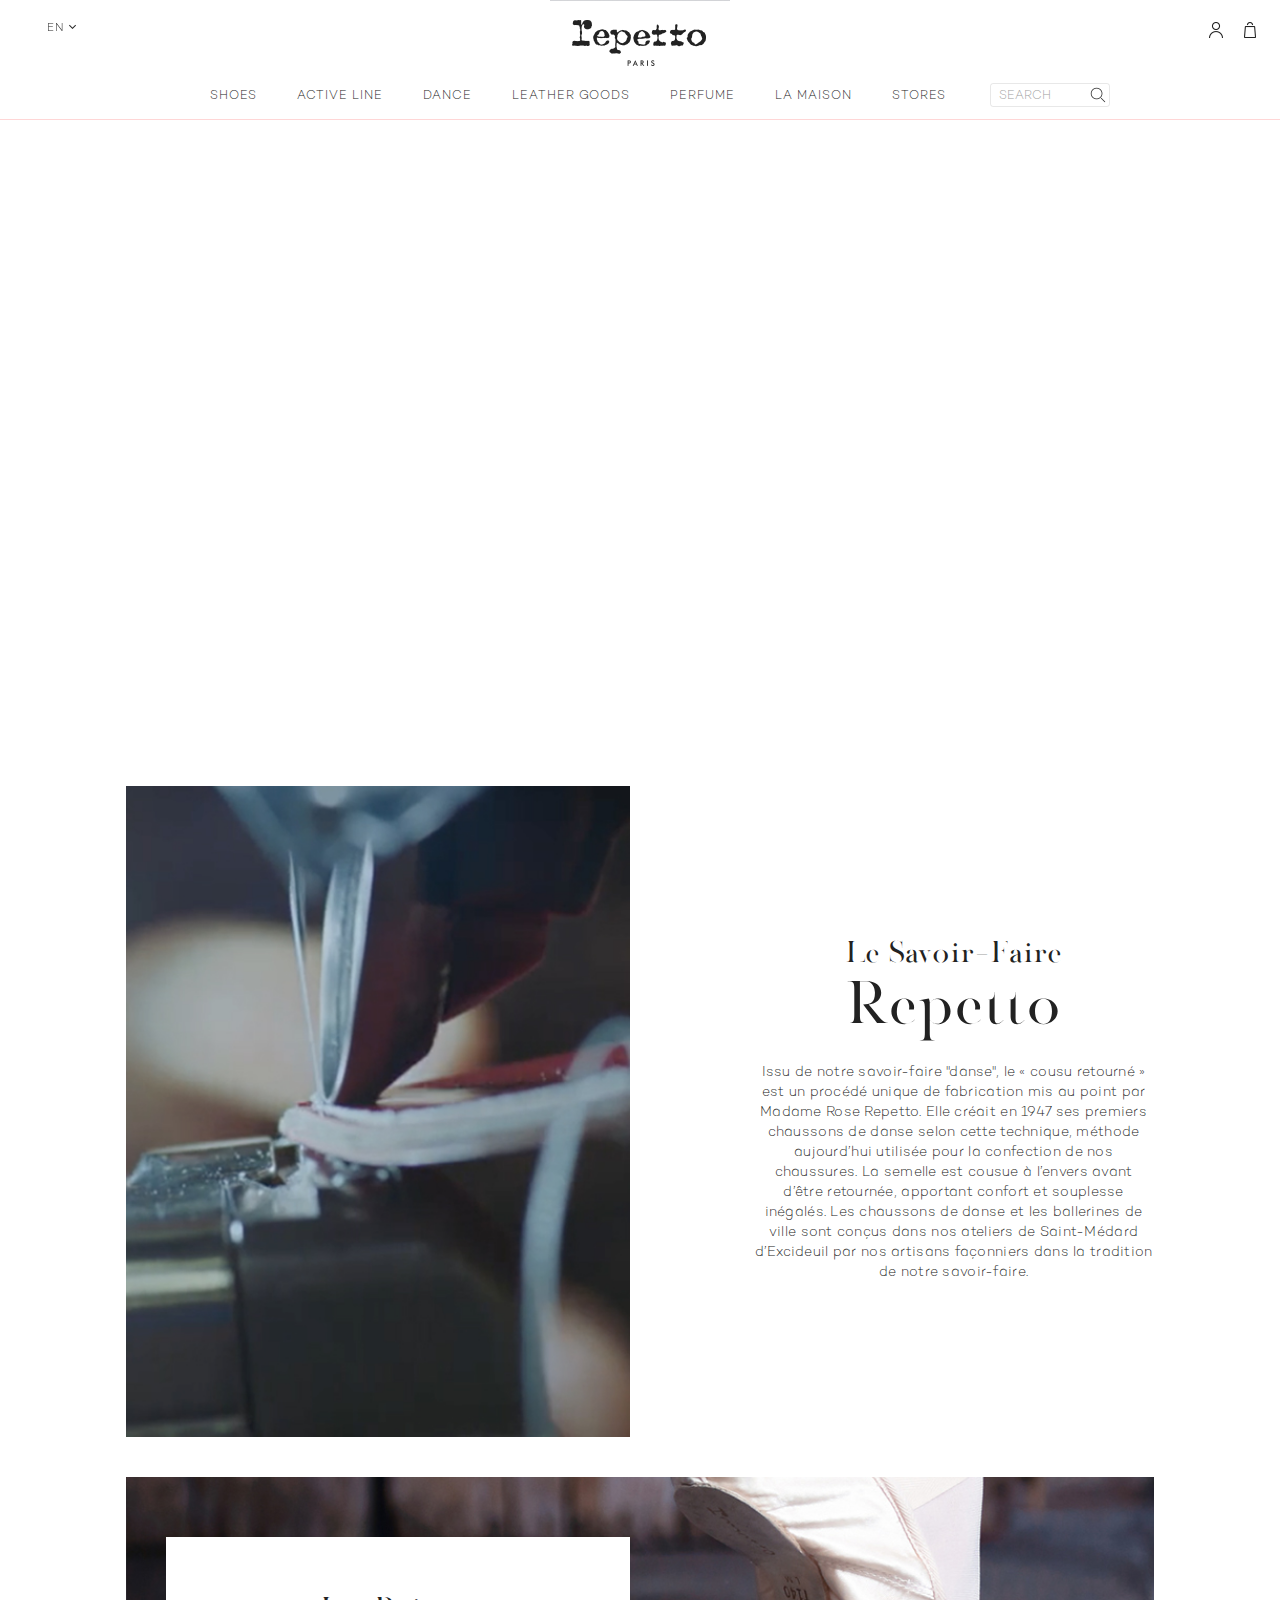
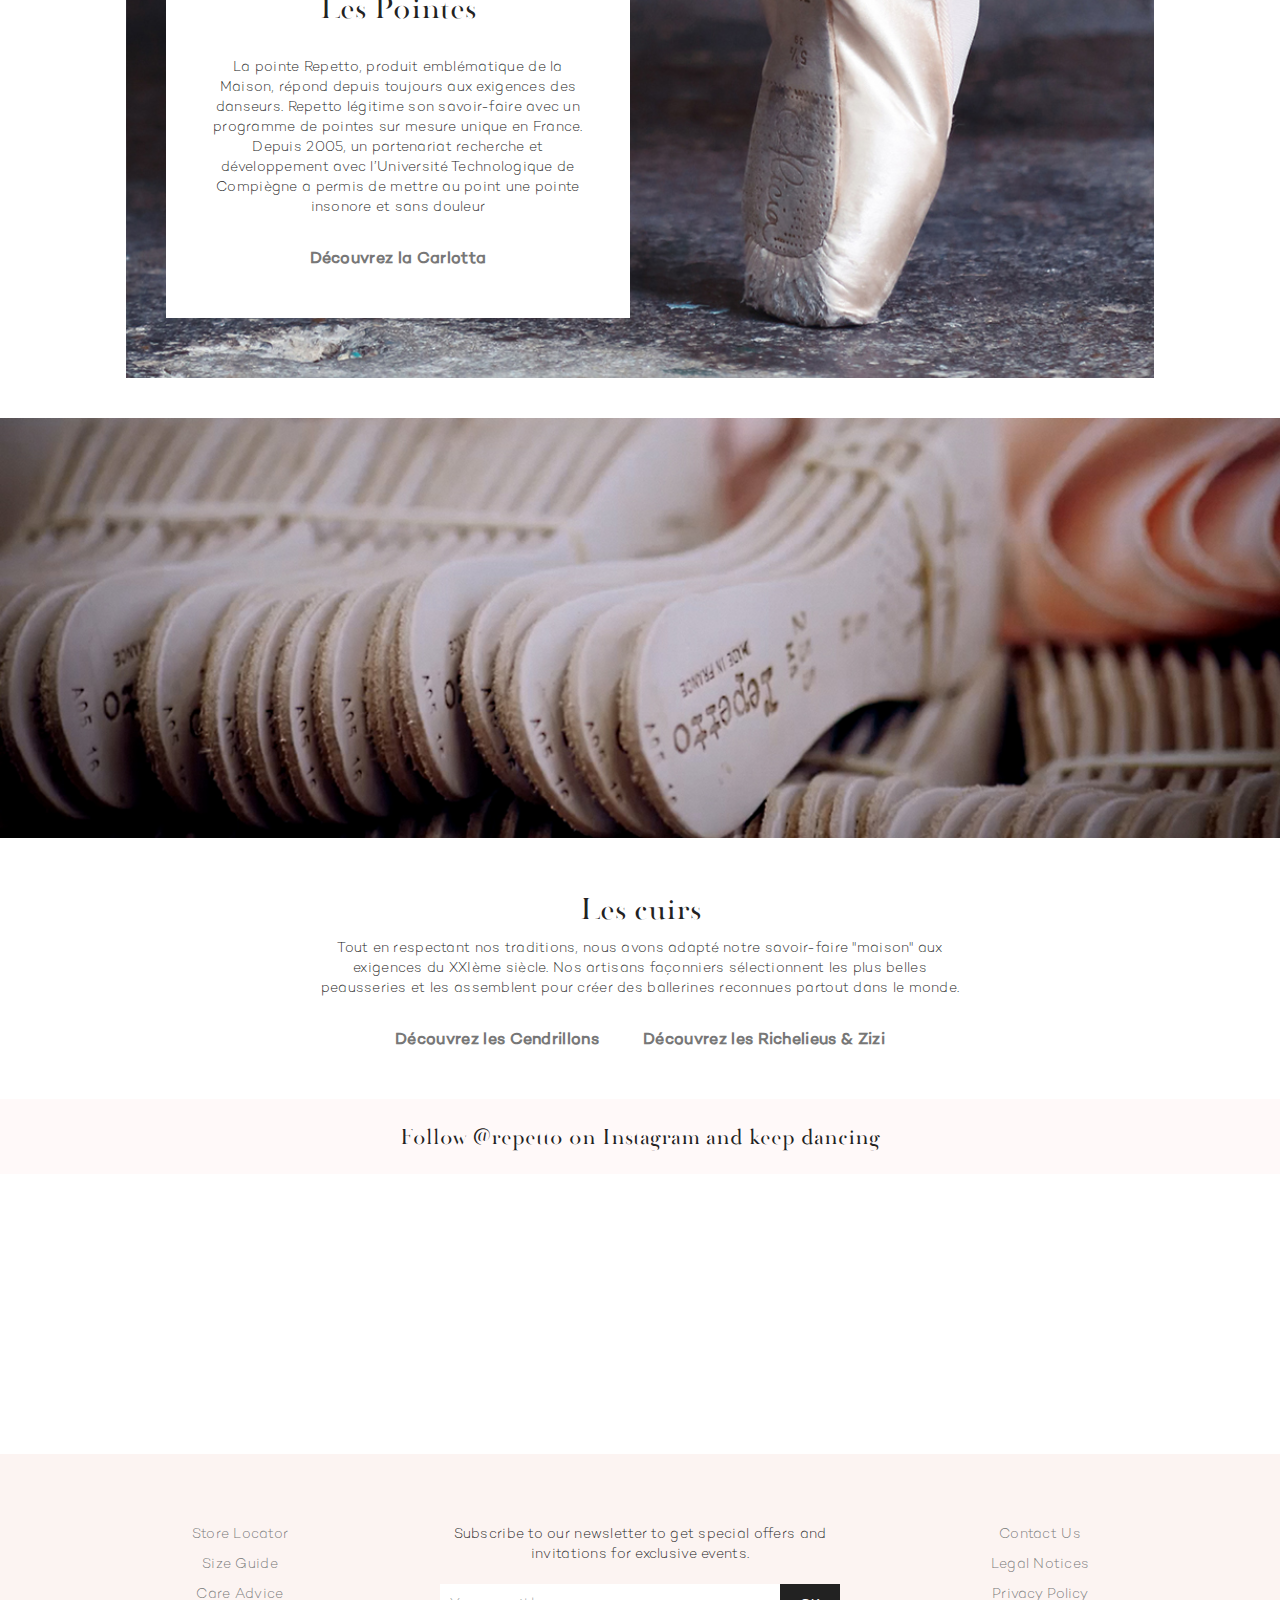
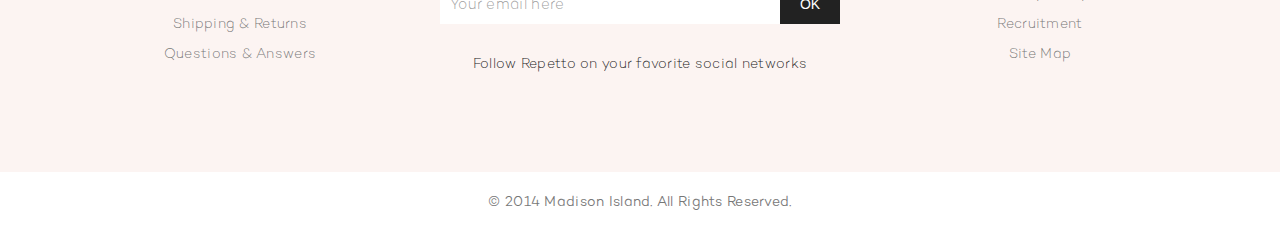
==== commit 1f6df30c: "template star resposive" ====
--- a/index.html
+++ b/index.html
@@ -256,10 +256,7 @@
 						</div>
 					</div>
 
-					<div class="text-on-image module">
-						<div class="image">
-							<img src="static/savoirfaire_2.jpg">
-						</div>
+					<div class="text-on-image module" style="background-image: url(static/savoirfaire_2.jpg);">
 						<div class="text">
 							<div class="title">Les Pointes</div>
 							<p>La pointe Repetto, produit emblématique de la Maison, répond depuis toujours aux exigences des danseurs. Repetto légitime son savoir-faire avec un programme de pointes sur mesure unique en France. Depuis 2005, un partenariat recherche et développement avec l’Université Technologique de Compiègne a permis de mettre au point une pointe insonore et sans douleur</p>
--- a/css/styles.css
+++ b/css/styles.css
@@ -1369,6 +1369,10 @@
     font-size: 1.75rem;
     line-height: 3rem;
     text-align: center; }
+    @media screen and (max-width: 550px) {
+      .full-width-container .page-title {
+        line-height: 1.75rem;
+        padding: 0 .5rem; } }
 
 @media screen and (max-width: 1024px) {
   .mobile-hidden {
@@ -4024,6 +4028,9 @@
     cursor: pointer;
     z-index: 200;
     transition: opacity 0.25s linear; }
+    @media screen and (max-width: 550px) {
+      .history-module .arrow {
+        display: none; } }
     .history-module .arrow:hover {
       opacity: 1; }
     .history-module .arrow.left {
@@ -4165,6 +4172,9 @@
         cursor: pointer; }
         .history-module .scroller .dots .dot:last-of-type {
           margin-right: 25vw; }
+          @media screen and (max-width: 550px) {
+            .history-module .scroller .dots .dot:last-of-type {
+              margin-right: 45vw; } }
         .history-module .scroller .dots .dot:before {
           display: block;
           content: "";
@@ -4230,6 +4240,9 @@
               font-size: .6rem;
               line-height: .75rem;
               letter-spacing: .03em; } }
+          @media screen and (max-width: 550px) {
+            .history-module .scroller .dots .dot .year {
+              display: none; } }
         .history-module .scroller .dots .dot:hover .black-dot {
           width: .45rem;
           height: .45rem; }
@@ -4272,6 +4285,10 @@
         font-size: .6rem;
         line-height: .75rem;
         letter-spacing: .03em; } }
+    @media screen and (max-width: 550px) {
+      .viewed-by-module .disclaimer {
+        width: 100%;
+        padding: 0 .5rem; } }
   .viewed-by-module .photo-grid {
     width: 100%; }
     .viewed-by-module .photo-grid:after {
@@ -4285,6 +4302,10 @@
       padding: .5rem;
       background: #fff;
       transition: all 0.5s ease-out; }
+      @media screen and (max-width: 550px) {
+        .viewed-by-module .photo-grid .grid-element {
+          width: 50%;
+          height: 13rem; } }
       .viewed-by-module .photo-grid .grid-element .photo {
         width: 100%;
         height: 100%;
@@ -4301,6 +4322,9 @@
           mix-blend-mode: multiply;
           opacity: 0;
           transition: opacity 0.25s linear; }
+          @media screen and (max-width: 550px) {
+            .viewed-by-module .photo-grid .grid-element .photo:after {
+              display: none; } }
         .viewed-by-module .photo-grid .grid-element .photo:hover:after {
           opacity: 1; }
       .viewed-by-module .photo-grid .grid-element.fullscreen {
@@ -4407,6 +4431,11 @@
       font-size: 1.75rem;
       line-height: 3rem;
       margin-bottom: 1rem; }
+      @media screen and (max-width: 550px) {
+        .template-star .module .text .title {
+          font-size: 1.5rem;
+          line-height: 1.5rem;
+          margin-bottom: .5rem; } }
     .template-star .module .text p {
       font-family: Campton, Helvetica, Arial, sans-serif;
       font-size: .7rem;
@@ -4419,6 +4448,7 @@
           line-height: .75rem;
           letter-spacing: .03em; } }
     .template-star .module .text .links a {
+      display: inline-block;
       font-family: Campton, Helvetica, Arial, sans-serif;
       font-size: .7rem;
       line-height: 1rem;
@@ -4435,22 +4465,37 @@
           font-size: .6rem;
           line-height: .75rem;
           letter-spacing: .03em; } }
+      @media screen and (max-width: 550px) {
+        .template-star .module .text .links a {
+          font-weight: 200;
+          margin-bottom: .8rem; } }
 
 .template-star .video.module iframe, .template-star .video.module video, .template-star .video.module object {
   width: 100%; }
+  @media screen and (max-width: 550px) {
+    .template-star .video.module iframe, .template-star .video.module video, .template-star .video.module object {
+      height: auto; } }
 
 .template-star .image-text.module {
-  padding: 0 8.33%;
+  padding: 0 9.83%;
   display: flex;
   justify-content: space-between; }
+  @media screen and (max-width: 550px) {
+    .template-star .image-text.module {
+      padding: 0 .5rem;
+      flex-direction: column; } }
   .template-star .image-text.module .image {
     width: 50%;
     height: auto;
-    padding: 0 .5rem; }
+    padding: 0 .5rem 0 0; }
+    @media screen and (max-width: 550px) {
+      .template-star .image-text.module .image {
+        width: 100%;
+        padding: 0 .5rem; } }
   .template-star .image-text.module .text {
     width: 40%;
     margin-left: 10%;
-    padding: 0 .5rem; }
+    padding: 0 0 0 .5rem; }
     .template-star .image-text.module .text .title strong {
       font-family: Bellina, Georgia, serif;
       font-size: 2rem;
@@ -4458,21 +4503,34 @@
       font-weight: normal;
       text-transform: none;
       font-size: 3.5rem; }
+      @media screen and (max-width: 550px) {
+        .template-star .image-text.module .text .title strong {
+          font-size: inherit; } }
+    @media screen and (max-width: 550px) {
+      .template-star .image-text.module .text {
+        width: 100%;
+        margin-left: 0;
+        padding: 0 .5rem; } }
 
 .template-star .text-on-image.module {
-  padding: 0 8.33%;
-  position: relative; }
-  .template-star .text-on-image.module .image {
-    padding: 0 .5rem; }
+  margin: 0 9.83% 2rem;
+  background-size: cover;
+  background-position: center;
+  overflow: hidden; }
+  @media screen and (max-width: 550px) {
+    .template-star .text-on-image.module {
+      margin: 0 1rem 2rem; } }
   .template-star .text-on-image.module .text {
-    position: absolute;
-    left: 13%;
-    right: 50%;
-    top: 3rem;
-    bottom: 2rem;
+    position: static;
+    margin: 3rem 50% 3rem 2.5rem;
     background: #fff;
     transform: translateX(-0.5rem);
     padding: 2rem; }
+    @media screen and (max-width: 550px) {
+      .template-star .text-on-image.module .text {
+        margin: 1.5rem;
+        transform: none;
+        padding: 1rem; } }
 
 .template-star .parallax-banner.module .text {
   width: 50%;
@@ -4480,6 +4538,13 @@
   .template-star .parallax-banner.module .text .title {
     margin-top: 2rem;
     margin-bottom: 0; }
+    @media screen and (max-width: 550px) {
+      .template-star .parallax-banner.module .text .title {
+        margin-top: 1rem;
+        margin-bottom: 1rem; } }
+  @media screen and (max-width: 550px) {
+    .template-star .parallax-banner.module .text {
+      width: 60%; } }
 
 .template-star .fondation-content {
   padding: 0 8.33%;
@@ -4498,6 +4563,11 @@
       text-transform: none;
       font-size: 1.25rem;
       line-height: 1.5rem; }
+    @media screen and (max-width: 550px) {
+      .template-star .fondation-content .left {
+        float: none;
+        width: 100%;
+        margin-bottom: 2rem; } }
   .template-star .fondation-content .right {
     margin-left: 50%;
     padding: 0 .5rem; }
@@ -4512,3 +4582,6 @@
           font-size: .6rem;
           line-height: .75rem;
           letter-spacing: .03em; } }
+    @media screen and (max-width: 550px) {
+      .template-star .fondation-content .right {
+        margin-left: 0; } }
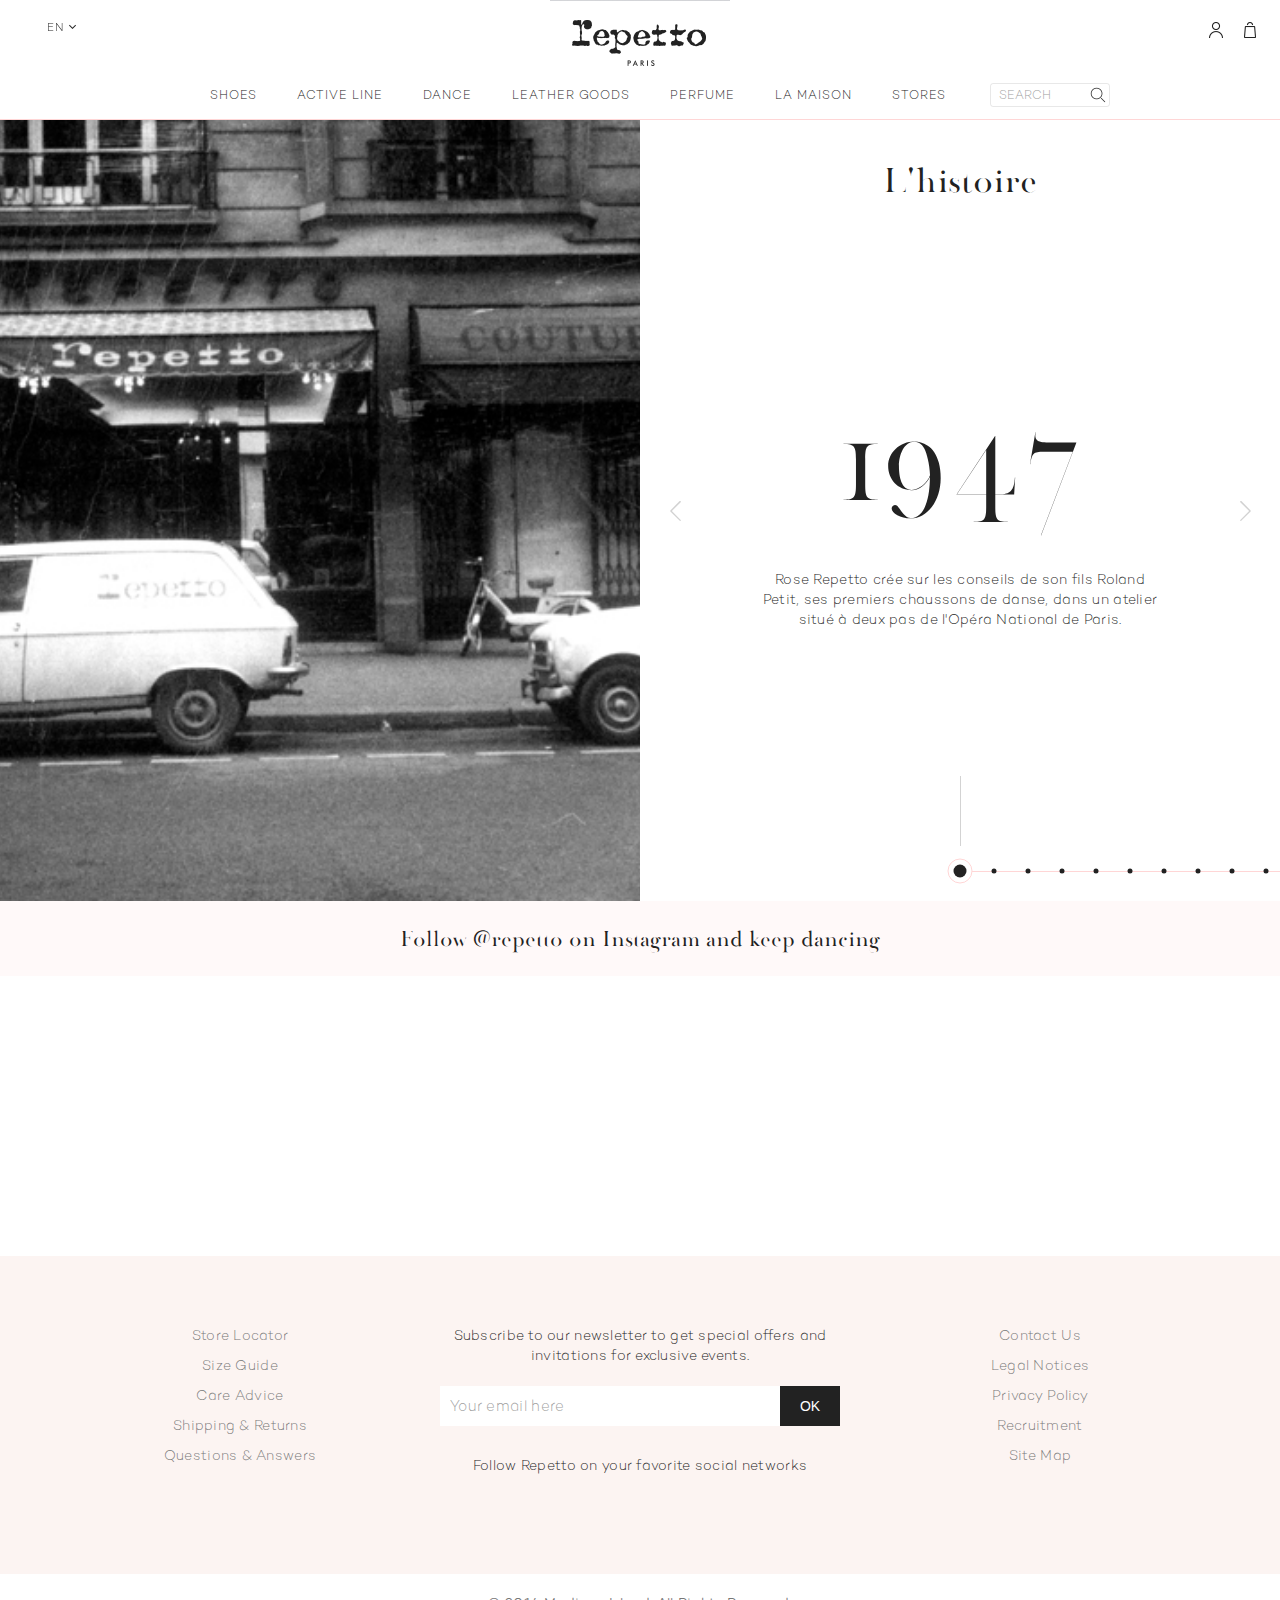
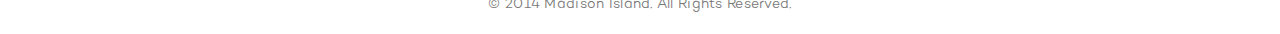
==== commit 2f0979c4: "first commit" ====
--- a/index.html
+++ b/index.html
@@ -234,51 +234,185 @@
 			</div>
 		</header>
 
-		<div class="main-container full-width-container">
+		<div class="main-container full-width-container page-histoire">
 
 			<div class="std">
 
-				<div class="template-star">
-
-					<div class="video module">
-						<iframe src="https://player.vimeo.com/video/173602408?title=0&byline=0&portrait=0" height="620" frameborder="0" webkitallowfullscreen mozallowfullscreen allowfullscreen>
-
-						</iframe>
-					</div>
-
-					<div class="image-text module">
-						<div class="image">
-							<img src="static/savoirfaire_1.jpg">
-						</div>
-						<div class="text">
-							<div class="title">Le Savoir-Faire <br><strong>Repetto</strong></div>
-							<p>Issu de notre savoir-faire "danse", le « cousu retourné » est un procédé unique de fabrication mis au point par Madame Rose Repetto. Elle créait en 1947 ses premiers chaussons de danse selon cette technique, méthode aujourd’hui utilisée pour la confection de nos chaussures. La semelle est cousue à l’envers avant d’être retournée, apportant confort et souplesse inégalés. Les chaussons de danse et les ballerines de ville sont conçus dans nos ateliers de Saint-Médard d’Excideuil par nos artisans façonniers dans la tradition de notre savoir-faire.</p>
-						</div>
-					</div>
-
-					<div class="text-on-image module" style="background-image: url(static/savoirfaire_2.jpg);">
-						<div class="text">
-							<div class="title">Les Pointes</div>
-							<p>La pointe Repetto, produit emblématique de la Maison, répond depuis toujours aux exigences des danseurs. Repetto légitime son savoir-faire avec un programme de pointes sur mesure unique en France. Depuis 2005, un partenariat recherche et développement avec l’Université Technologique de Compiègne a permis de mettre au point une pointe insonore et sans douleur</p>
-							<div class="links">
-								<a href="#">Découvrez la Carlotta</a>
-							</div>
-						</div>
-					</div>
-
-					<div class="parallax-banner module">
-						<div class="parallax image">
-							<img src="static/savoirfaire_3.jpg">
-						</div>
-						<div class="text">
-							<div class="title">Les cuirs</div>
-							<p>Tout en respectant nos traditions, nous avons adapté notre savoir-faire "maison" aux exigences du XXIème siècle. Nos artisans façonniers sélectionnent les plus belles peausseries et les assemblent pour créer des ballerines reconnues partout dans le monde.</p>
-							<div class="links">
-								<a href="#">Découvrez les Cendrillons</a>
-								<a href="#">Découvrez les Richelieus &amp; Zizi</a>
-							</div>
-						</div>
-					</div>
+				<div class="history-module">
+
+					<div class="title">L'histoire</div>
+
+					<div class="arrow left"></div>
+					<div class="arrow right"></div>
+
+					<div class="slides">
+
+						<div class="slide">
+							<div class="photo" style="background-image: url(static/history/1947.jpg);"></div>
+							<div class="content">
+								<div class="date">1947</div>
+								<p class="text">
+									Rose Repetto crée sur les conseils de son fils Roland Petit, ses premiers chaussons de danse, dans un atelier situé à deux pas de l'Opéra National de Paris.
+								</p>
+							</div>
+						</div>
+
+						<div class="slide">
+							<div class="photo" style="background-image: url(static/history/1952.jpg);"></div>
+							<div class="content">
+								<div class="date">1952</div>
+							</div>
+						</div>
+
+						<div class="slide">
+							<div class="photo" style="background-image: url(static/history/1956.jpg);"></div>
+							<div class="content">
+								<div class="date">1956</div>
+							</div>
+						</div>
+
+						<div class="slide">
+							<div class="photo" style="background-image: url(static/history/1959.jpg);"></div>
+							<div class="content">
+								<div class="date">1959</div>
+							</div>
+						</div>
+
+						<div class="slide">
+							<div class="photo" style="background-image: url(static/history/1967.jpg);"></div>
+							<div class="content">
+								<div class="date">1967</div>
+							</div>
+						</div>
+
+						<div class="slide">
+							<div class="photo" style="background-image: url(static/history/1964.jpg);"></div>
+							<div class="content">
+								<div class="date">1964</div>
+							</div>
+						</div>
+
+						<div class="slide">
+							<div class="photo" style="background-image: url(static/history/1970.jpg);"></div>
+							<div class="content">
+								<div class="date">1970's</div>
+							</div>
+						</div>
+
+						<div class="slide">
+							<div class="photo" style="background-image: url(static/history/1999.jpg);"></div>
+							<div class="content">
+								<div class="date">1999</div>
+							</div>
+						</div>
+
+						<div class="slide">
+							<div class="photo" style="background-image: url(static/history/2000.jpg);"></div>
+							<div class="content">
+								<div class="date">2000</div>
+							</div>
+						</div>
+
+						<div class="slide">
+							<div class="photo" style="background-image: url(static/history/2002.jpg);"></div>
+							<div class="content">
+								<div class="date">2002</div>
+							</div>
+						</div>
+
+						<div class="slide">
+							<div class="photo" style="background-image: url(static/history/2004.jpg);"></div>
+							<div class="content">
+								<div class="date">2004</div>
+							</div>
+						</div>
+
+						<div class="slide">
+							<div class="photo" style="background-image: url(static/history/2005.jpg);"></div>
+							<div class="content">
+								<div class="date">2005</div>
+							</div>
+						</div>
+
+						<div class="slide">
+							<div class="photo" style="background-image: url(static/history/2007.jpg);"></div>
+							<div class="content">
+								<div class="date">2007</div>
+							</div>
+						</div>
+
+						<div class="slide">
+							<div class="photo" style="background-image: url(static/history/2009.jpg);"></div>
+							<div class="content">
+								<div class="date">2009</div>
+							</div>
+						</div>
+
+						<div class="slide">
+							<div class="photo" style="background-image: url(static/history/2010.jpg);"></div>
+							<div class="content">
+								<div class="date">2010</div>
+							</div>
+						</div>
+
+						<div class="slide">
+							<div class="photo" style="background-image: url(static/history/2011.jpg);"></div>
+							<div class="content">
+								<div class="date">2011</div>
+							</div>
+						</div>
+
+						<div class="slide">
+							<div class="photo" style="background-image: url(static/history/2012.jpg);"></div>
+							<div class="content">
+								<div class="date">2012</div>
+							</div>
+						</div>
+
+						<div class="slide">
+							<div class="photo" style="background-image: url(static/history/2012-2.jpg);"></div>
+							<div class="content">
+								<div class="date">2012</div>
+							</div>
+						</div>
+
+						<div class="slide">
+							<div class="photo" style="background-image: url(static/history/2013.jpg);"></div>
+							<div class="content">
+								<div class="date">2013</div>
+								<p class="text">
+									Repetto lance son premier Parfum, l’Eau de Toilette, délicat mélange de Poire et de Fleur de Cerisier, de Rose et de Fleur d’Oranger, et de Vanille et de Bois ambré. Il évoque avec subtilité la grâce, la légèreté et la féminité des danseuses étoile. En 2014, c’est au tour de l’Eau de Parfum de faire son entrée en scène.
+								</p>
+							</div>
+						</div>
+
+					</div>
+
+					<div class="scroller">
+						<ul class="dots">
+							<li class="dot"><span class="black-dot"></span><span class="year">1947</span></li>
+							<li class="dot"><span class="black-dot"></span><span class="year">1952</span></li>
+							<li class="dot"><span class="black-dot"></span><span class="year">1956</span></li>
+							<li class="dot"><span class="black-dot"></span><span class="year">1959</span></li>
+							<li class="dot"><span class="black-dot"></span><span class="year">1964</span></li>
+							<li class="dot"><span class="black-dot"></span><span class="year">1967</span></li>
+							<li class="dot"><span class="black-dot"></span><span class="year">1970's</span></li>
+							<li class="dot"><span class="black-dot"></span><span class="year">1999</span></li>
+							<li class="dot"><span class="black-dot"></span><span class="year">2000</span></li>
+							<li class="dot"><span class="black-dot"></span><span class="year">2002</span></li>
+							<li class="dot"><span class="black-dot"></span><span class="year">2004</span></li>
+							<li class="dot"><span class="black-dot"></span><span class="year">2005</span></li>
+							<li class="dot"><span class="black-dot"></span><span class="year">2007</span></li>
+							<li class="dot"><span class="black-dot"></span><span class="year">2009</span></li>
+							<li class="dot"><span class="black-dot"></span><span class="year">2010</span></li>
+							<li class="dot"><span class="black-dot"></span><span class="year">2011</span></li>
+							<li class="dot"><span class="black-dot"></span><span class="year">2012</span></li>
+							<li class="dot"><span class="black-dot"></span><span class="year">2012</span></li>
+							<li class="dot"><span class="black-dot"></span><span class="year">2013</span></li>
+						</ul>
+					</div>
+
+					<div class="scroll-hider"></div>
 
 				</div>
 
@@ -286,232 +420,234 @@
 
 		</div>
 
-		<div class="footer-container">
-			<a href="#" class="instagram-link-banner">Follow <strong>@repetto</strong> on <strong>Instagram</strong> and keep dancing</a>
-			<div class="instagram-footer-field scrollOnDrag startScroll kinetic-active kinetic-decelerating-right" style="cursor: move;">
-				<div class="photos-container">
-
-					<div class="photo" data-href="https://www.instagram.com/p/BTYtZKoj4z9/">
-						<a href="https://www.instagram.com/p/BTYtZKoj4z9/" target="_blank">
-							<img src="https://scontent.cdninstagram.com/t51.2885-15/s480x480/e15/c232.0.615.615/18095743_246137382528485_845791167818760192_n.jpg" alt="MATTHIEU CHÉDID X REPETTO.
-
-							4 colors of limited edition Zizi shoes X #Lamomali – available in the Repetto Champs Elysée store.
-							All the proceeds of this collaboration will go to the Donko Seko dance school in Mali.">
-						</a>
-					</div>
-
-
-					<div class="photo" data-href="https://www.instagram.com/p/BTWW6QDDr0B/">
-						<a href="https://www.instagram.com/p/BTWW6QDDr0B/" target="_blank">
-							<img src="https://scontent.cdninstagram.com/t51.2885-15/s640x640/sh0.08/e35/18160449_740021856176812_3421590717175169024_n.jpg" alt="MATTHIEU CHÉDID X REPETTO.
-
-							Discover the limited edition wax material Zizi shoes, celebrating the launch of @m_chedid new album #Lamomali.">
-						</a>
-					</div>
-
-
-					<div class="photo" data-href="https://www.instagram.com/p/BTURWuXDtWR/">
-						<a href="https://www.instagram.com/p/BTURWuXDtWR/" target="_blank">
-							<img src="https://scontent.cdninstagram.com/t51.2885-15/s480x480/e35/18096207_682315958619795_4301819405219659776_n.jpg" alt="Can you guess the collaboration hiding behind this material?">
-						</a>
-					</div>
-
-
-					<div class="photo" data-href="https://www.instagram.com/p/BTT4LxejWgp/">
-						<a href="https://www.instagram.com/p/BTT4LxejWgp/" target="_blank">
-							<img src="https://scontent.cdninstagram.com/t51.2885-15/s640x640/sh0.08/e35/18160906_1343463175744834_540543723218403328_n.jpg" alt="" better="" bend="" than="" break"="" -="" @chagaxelle="" shows="" that="" grâce="" and="" flexibility="" are="" a="" ballet="" dancer's="" best="" allies.="" photo="" by="" ©pelicos"="">
-						</a>
-					</div>
-
-
-					<div class="photo" data-href="https://www.instagram.com/p/BTMaetijEHU/">
-						<a href="https://www.instagram.com/p/BTMaetijEHU/" target="_blank">
-							<img src="https://scontent.cdninstagram.com/t51.2885-15/s640x640/sh0.08/e35/18011616_1318024908287476_3796485703634780160_n.jpg" alt="Like #koko21 get in that Saturday Night Dancing mood!
-							{Regram}">
-						</a>
-					</div>
-
-
-					<div class="photo" data-href="https://www.instagram.com/p/BTJTE45DfYj/">
-						<a href="https://www.instagram.com/p/BTJTE45DfYj/" target="_blank">
-							<img src="https://scontent.cdninstagram.com/t51.2885-15/s640x640/sh0.08/e35/c0.114.934.934/17932522_306129473134027_3891096308382957568_n.jpg" alt="Like @marinadroghetti get your stretches in and prepare for the sunny weekend ahead.
-							{Regram}">
-						</a>
-					</div>
-
-
-					<div class="photo" data-href="https://www.instagram.com/p/BTGobu0DJ1h/">
-						<a href="https://www.instagram.com/p/BTGobu0DJ1h/" target="_blank">
-							<img src="https://scontent.cdninstagram.com/t51.2885-15/s640x640/sh0.08/e35/c0.101.910.910/18013600_721967611316050_5985806494921129984_n.jpg" alt="Spring outfit idea by @barbarasnellenburg :
-							Stripes on stripes with an extra sprinkle of stripes!">
-						</a>
-					</div>
-
-
-					<div class="photo" data-href="https://www.instagram.com/p/BTDoQE6j3J2/">
-						<a href="https://www.instagram.com/p/BTDoQE6j3J2/" target="_blank">
-							<img src="https://scontent.cdninstagram.com/t51.2885-15/s640x640/sh0.08/e35/c0.99.914.914/18011304_1173018239474027_2813703139411099648_n.jpg" alt="Spring outfit idea by @loannelgc :
-							Why not pair your favorite Repetto ballerinas with dark wash jeans, a pastel colored too and a white blazer?
-							{Regram}">
-						</a>
-					</div>
-
-
-					<div class="photo" data-href="https://www.instagram.com/p/BS8BdTFD4Az/">
-						<a href="https://www.instagram.com/p/BS8BdTFD4Az/" target="_blank">
-							<img src="https://scontent.cdninstagram.com/t51.2885-15/s640x640/sh0.08/e35/c0.108.926.926/17934717_1846235368971707_1266808115853000704_n.jpg" alt="It's all in the details...
-							{Regram}">
-						</a>
-					</div>
-
-
-					<div class="photo" data-href="https://www.instagram.com/p/BS1DZn-jOJi/">
-						<a href="https://www.instagram.com/p/BS1DZn-jOJi/" target="_blank">
-							<img src="https://scontent.cdninstagram.com/t51.2885-15/s640x640/sh0.08/e35/17881265_112219679331288_1753697780464877568_n.jpg" alt="Like @shooa.h_ add a touch of pink to compliment your favorite spring bag!">
-						</a>
-					</div>
-
-
-					<div class="photo" data-href="https://www.instagram.com/p/BSyEii-D7Gw/">
-						<a href="https://www.instagram.com/p/BSyEii-D7Gw/" target="_blank">
-							<img src="https://scontent.cdninstagram.com/t51.2885-15/s640x640/sh0.08/e35/c0.81.887.887/17881984_645702892296812_257572212398096384_n.jpg" alt="Sunshine, flowers and pink Electra shoes... the perfect Spring combo according to Daphné.">
-						</a>
-					</div>
-
-
-					<div class="photo" data-href="https://www.instagram.com/p/BSwFrPPDmNK/">
-						<a href="https://www.instagram.com/p/BSwFrPPDmNK/" target="_blank">
-							<img src="https://scontent.cdninstagram.com/t51.2885-15/s640x640/sh0.08/e35/17882471_1900469766832700_7544866528013844480_n.jpg" alt="Like @susiebubble this pair of shoes will fulfill you inner-ballerina's need for pink!">
-						</a>
-					</div>
-
-
-					<div class="photo" data-href="https://www.instagram.com/p/BSq1NuJDCUk/">
-						<a href="https://www.instagram.com/p/BSq1NuJDCUk/" target="_blank">
-							<img src="https://scontent.cdninstagram.com/t51.2885-15/s640x640/sh0.08/e35/17881299_1379599848746131_2017518388594606080_n.jpg" alt="Lazy Sundays with @heleneisfor and her Michael loafers.
-							{Regram}">
-						</a>
-					</div>
-
-
-					<div class="photo" data-href="https://www.instagram.com/p/BSnX_aXj7Jz/">
-						<a href="https://www.instagram.com/p/BSnX_aXj7Jz/" target="_blank">
-							<img src="https://scontent.cdninstagram.com/t51.2885-15/s480x480/e35/17819379_214459362370061_412221636696080384_n.jpg" alt="A little black to go with your whites?
-							{Regram}">
-						</a>
-					</div>
-
-
-					<div class="photo" data-href="https://www.instagram.com/p/BSioTaxjegL/">
-						<a href="https://www.instagram.com/p/BSioTaxjegL/" target="_blank">
-							<img src="https://scontent.cdninstagram.com/t51.2885-15/s640x640/sh0.08/e35/17818081_285110345234199_7048750040994545664_n.jpg" alt="Everyday is tutu day!
-							With her black Repetto tutu and white-tee combo, @azzed is a stylish bride-to-be.
-							{Regram}">
-						</a>
-					</div>
-
-
-					<div class="photo" data-href="https://www.instagram.com/p/BSYQiKfjcvL/">
-						<a href="https://www.instagram.com/p/BSYQiKfjcvL/" target="_blank">
-							<img src="https://scontent.cdninstagram.com/t51.2885-15/s640x640/sh0.08/e35/17662886_1915636182054434_5102315280999120896_n.jpg" alt="REPETTO X MOSAERT.
-							.
-							It’s finally here!
-							Discover the Capsule n°4 collection designed by @mosaert, (@stromae's creative label) in collaboration with Repetto.
-							(Link in bio)">
-						</a>
-					</div>
-
-
-					<div class="photo" data-href="https://www.instagram.com/p/BSVdL0rDJzL/">
-						<a href="https://www.instagram.com/p/BSVdL0rDJzL/" target="_blank">
-							<img src="https://scontent.cdninstagram.com/t51.2885-15/s640x640/sh0.08/e35/17595911_411802812516849_523356840352808960_n.jpg" alt="REPETTO X MOSAERT.
-							.
-							It’s finally here!
-							Discover the Capsule n°4 collection designed by @mosaert, (@stromae's creative label) in collaboration with Repetto.
-							(Link in bio)">
-						</a>
-					</div>
-
-
-					<div class="photo" data-href="https://www.instagram.com/p/BSTv77njOYp/">
-						<a href="https://www.instagram.com/p/BSTv77njOYp/" target="_blank">
-							<img src="https://scontent.cdninstagram.com/t51.2885-15/s640x640/sh0.08/e35/17437489_1729979607293980_158847187894140928_n.jpg" alt="REPETTO X MOSAERT.
-							.
-							It’s finally here!
-							Discover the Capsule n°4 collection designed by @mosaert, (@stromae's creative label) in collaboration with Repetto.
-							(Link in bio)">
-						</a>
-					</div>
-
-
-					<div class="photo" data-href="https://www.instagram.com/p/BSS4dWUjYOL/">
-						<a href="https://www.instagram.com/p/BSS4dWUjYOL/" target="_blank">
-							<img src="https://scontent.cdninstagram.com/t51.2885-15/s640x640/sh0.08/e35/17586975_1255669081213096_5321901574270746624_n.jpg" alt="Fridays = Sneaker Fever 👟❤">
-						</a>
-					</div>
-
-
-					<div class="photo" data-href="https://www.instagram.com/p/BSRTj5ZDx82/">
-						<a href="https://www.instagram.com/p/BSRTj5ZDx82/" target="_blank">
-							<img src="https://scontent.cdninstagram.com/t51.2885-15/s640x640/sh0.08/e35/17662329_1580124032032365_7828485389189906432_n.jpg" alt="Because FanFan sneakers aren't just for women... men can also be elegant and trendy!">
-						</a>
-					</div>
-
-				</div>
-			</div>
-			<div class="footer">
-				<div class="footer-links">
-					<ul>
-						<li><a href="http://pierres-imac-2.local:5757/">Store Locator</a></li>
-						<li><a href="http://pierres-imac-2.local:5757/">Size Guide</a></li>
-						<li><a href="http://pierres-imac-2.local:5757/">Care Advice</a></li>
-						<li><a href="http://pierres-imac-2.local:5757/">Shipping &amp; Returns</a></li>
-						<li><a href="http://pierres-imac-2.local:5757/">Questions &amp; Answers</a></li>
-					</ul>
-				</div><div class="block block-subscribe">
-				<div class="disclaimer">
-					Subscribe to our newsletter to get special offers and invitations for exclusive events.    </div>
-					<form action="http://pierres-imac-2.local:5757/newsletter/subscriber/new/" method="post" id="newsletter-validate-detail">
-						<div class="input-container">
-							<input type="email" autocapitalize="off" autocorrect="off" spellcheck="false" name="email" id="newsletter" title="Your email here" placeholder="Your email here" class="input-text required-entry validate-email">
-							<button type="submit" title="OK" class="button">OK</button>
-						</div>
-					</form>
-					<div class="social-media">
-						<div class="disclaimer">Follow Repetto on your favorite social networks</div>
-						<div class="links">
-							<a class="link" href="#">
-								<img src="http://pierres-imac-2.local:5757/media/wysiwyg/icon_facebook.png" alt="">
-							</a>
-							<a class="link" href="#&quot;&quot;">
-								<img src="http://pierres-imac-2.local:5757/media/wysiwyg/icon_twitter.png" alt="">
-							</a>
-							<a class="link" href="#">
-								<img src="http://pierres-imac-2.local:5757/media/wysiwyg/icon_instagram_black.png" alt="">
-							</a>
-							<a class="link" href="#">
-								<img src="http://pierres-imac-2.local:5757/media/wysiwyg/icon_youtube.png" alt="">
-							</a>
-						</div>
-					</div>
-				</div>
-				<div class="footer-links">
-					<ul>
-						<li><a href="http://pierres-imac-2.local:5757/">Contact Us</a></li>
-						<li><a href="http://pierres-imac-2.local:5757/">Legal Notices</a></li>
-						<li><a href="http://pierres-imac-2.local:5757/">Privacy Policy</a></li>
-						<li><a href="http://pierres-imac-2.local:5757/">Recruitment</a></li>
-						<li><a href="http://pierres-imac-2.local:5757/">Site Map</a></li>
-					</ul>
-				</div></div>
-				<div class="subfooter">
-					<address class="copyright">© 2014 Madison Island. All Rights Reserved.</address>
-				</div>
+	</div>
+
+	<div class="footer-container">
+		<a href="#" class="instagram-link-banner">Follow <strong>@repetto</strong> on <strong>Instagram</strong> and keep dancing</a>
+		<div class="instagram-footer-field scrollOnDrag startScroll kinetic-active kinetic-decelerating-right" style="cursor: move;">
+			<div class="photos-container">
+
+				<div class="photo" data-href="https://www.instagram.com/p/BTYtZKoj4z9/">
+					<a href="https://www.instagram.com/p/BTYtZKoj4z9/" target="_blank">
+						<img src="https://scontent.cdninstagram.com/t51.2885-15/s480x480/e15/c232.0.615.615/18095743_246137382528485_845791167818760192_n.jpg" alt="MATTHIEU CHÉDID X REPETTO.
+
+						4 colors of limited edition Zizi shoes X #Lamomali – available in the Repetto Champs Elysée store.
+						All the proceeds of this collaboration will go to the Donko Seko dance school in Mali.">
+					</a>
+				</div>
+
+
+				<div class="photo" data-href="https://www.instagram.com/p/BTWW6QDDr0B/">
+					<a href="https://www.instagram.com/p/BTWW6QDDr0B/" target="_blank">
+						<img src="https://scontent.cdninstagram.com/t51.2885-15/s640x640/sh0.08/e35/18160449_740021856176812_3421590717175169024_n.jpg" alt="MATTHIEU CHÉDID X REPETTO.
+
+						Discover the limited edition wax material Zizi shoes, celebrating the launch of @m_chedid new album #Lamomali.">
+					</a>
+				</div>
+
+
+				<div class="photo" data-href="https://www.instagram.com/p/BTURWuXDtWR/">
+					<a href="https://www.instagram.com/p/BTURWuXDtWR/" target="_blank">
+						<img src="https://scontent.cdninstagram.com/t51.2885-15/s480x480/e35/18096207_682315958619795_4301819405219659776_n.jpg" alt="Can you guess the collaboration hiding behind this material?">
+					</a>
+				</div>
+
+
+				<div class="photo" data-href="https://www.instagram.com/p/BTT4LxejWgp/">
+					<a href="https://www.instagram.com/p/BTT4LxejWgp/" target="_blank">
+						<img src="https://scontent.cdninstagram.com/t51.2885-15/s640x640/sh0.08/e35/18160906_1343463175744834_540543723218403328_n.jpg" alt="" better="" bend="" than="" break"="" -="" @chagaxelle="" shows="" that="" grâce="" and="" flexibility="" are="" a="" ballet="" dancer's="" best="" allies.="" photo="" by="" ©pelicos"="">
+					</a>
+				</div>
+
+
+				<div class="photo" data-href="https://www.instagram.com/p/BTMaetijEHU/">
+					<a href="https://www.instagram.com/p/BTMaetijEHU/" target="_blank">
+						<img src="https://scontent.cdninstagram.com/t51.2885-15/s640x640/sh0.08/e35/18011616_1318024908287476_3796485703634780160_n.jpg" alt="Like #koko21 get in that Saturday Night Dancing mood!
+						{Regram}">
+					</a>
+				</div>
+
+
+				<div class="photo" data-href="https://www.instagram.com/p/BTJTE45DfYj/">
+					<a href="https://www.instagram.com/p/BTJTE45DfYj/" target="_blank">
+						<img src="https://scontent.cdninstagram.com/t51.2885-15/s640x640/sh0.08/e35/c0.114.934.934/17932522_306129473134027_3891096308382957568_n.jpg" alt="Like @marinadroghetti get your stretches in and prepare for the sunny weekend ahead.
+						{Regram}">
+					</a>
+				</div>
+
+
+				<div class="photo" data-href="https://www.instagram.com/p/BTGobu0DJ1h/">
+					<a href="https://www.instagram.com/p/BTGobu0DJ1h/" target="_blank">
+						<img src="https://scontent.cdninstagram.com/t51.2885-15/s640x640/sh0.08/e35/c0.101.910.910/18013600_721967611316050_5985806494921129984_n.jpg" alt="Spring outfit idea by @barbarasnellenburg :
+						Stripes on stripes with an extra sprinkle of stripes!">
+					</a>
+				</div>
+
+
+				<div class="photo" data-href="https://www.instagram.com/p/BTDoQE6j3J2/">
+					<a href="https://www.instagram.com/p/BTDoQE6j3J2/" target="_blank">
+						<img src="https://scontent.cdninstagram.com/t51.2885-15/s640x640/sh0.08/e35/c0.99.914.914/18011304_1173018239474027_2813703139411099648_n.jpg" alt="Spring outfit idea by @loannelgc :
+						Why not pair your favorite Repetto ballerinas with dark wash jeans, a pastel colored too and a white blazer?
+						{Regram}">
+					</a>
+				</div>
+
+
+				<div class="photo" data-href="https://www.instagram.com/p/BS8BdTFD4Az/">
+					<a href="https://www.instagram.com/p/BS8BdTFD4Az/" target="_blank">
+						<img src="https://scontent.cdninstagram.com/t51.2885-15/s640x640/sh0.08/e35/c0.108.926.926/17934717_1846235368971707_1266808115853000704_n.jpg" alt="It's all in the details...
+						{Regram}">
+					</a>
+				</div>
+
+
+				<div class="photo" data-href="https://www.instagram.com/p/BS1DZn-jOJi/">
+					<a href="https://www.instagram.com/p/BS1DZn-jOJi/" target="_blank">
+						<img src="https://scontent.cdninstagram.com/t51.2885-15/s640x640/sh0.08/e35/17881265_112219679331288_1753697780464877568_n.jpg" alt="Like @shooa.h_ add a touch of pink to compliment your favorite spring bag!">
+					</a>
+				</div>
+
+
+				<div class="photo" data-href="https://www.instagram.com/p/BSyEii-D7Gw/">
+					<a href="https://www.instagram.com/p/BSyEii-D7Gw/" target="_blank">
+						<img src="https://scontent.cdninstagram.com/t51.2885-15/s640x640/sh0.08/e35/c0.81.887.887/17881984_645702892296812_257572212398096384_n.jpg" alt="Sunshine, flowers and pink Electra shoes... the perfect Spring combo according to Daphné.">
+					</a>
+				</div>
+
+
+				<div class="photo" data-href="https://www.instagram.com/p/BSwFrPPDmNK/">
+					<a href="https://www.instagram.com/p/BSwFrPPDmNK/" target="_blank">
+						<img src="https://scontent.cdninstagram.com/t51.2885-15/s640x640/sh0.08/e35/17882471_1900469766832700_7544866528013844480_n.jpg" alt="Like @susiebubble this pair of shoes will fulfill you inner-ballerina's need for pink!">
+					</a>
+				</div>
+
+
+				<div class="photo" data-href="https://www.instagram.com/p/BSq1NuJDCUk/">
+					<a href="https://www.instagram.com/p/BSq1NuJDCUk/" target="_blank">
+						<img src="https://scontent.cdninstagram.com/t51.2885-15/s640x640/sh0.08/e35/17881299_1379599848746131_2017518388594606080_n.jpg" alt="Lazy Sundays with @heleneisfor and her Michael loafers.
+						{Regram}">
+					</a>
+				</div>
+
+
+				<div class="photo" data-href="https://www.instagram.com/p/BSnX_aXj7Jz/">
+					<a href="https://www.instagram.com/p/BSnX_aXj7Jz/" target="_blank">
+						<img src="https://scontent.cdninstagram.com/t51.2885-15/s480x480/e35/17819379_214459362370061_412221636696080384_n.jpg" alt="A little black to go with your whites?
+						{Regram}">
+					</a>
+				</div>
+
+
+				<div class="photo" data-href="https://www.instagram.com/p/BSioTaxjegL/">
+					<a href="https://www.instagram.com/p/BSioTaxjegL/" target="_blank">
+						<img src="https://scontent.cdninstagram.com/t51.2885-15/s640x640/sh0.08/e35/17818081_285110345234199_7048750040994545664_n.jpg" alt="Everyday is tutu day!
+						With her black Repetto tutu and white-tee combo, @azzed is a stylish bride-to-be.
+						{Regram}">
+					</a>
+				</div>
+
+
+				<div class="photo" data-href="https://www.instagram.com/p/BSYQiKfjcvL/">
+					<a href="https://www.instagram.com/p/BSYQiKfjcvL/" target="_blank">
+						<img src="https://scontent.cdninstagram.com/t51.2885-15/s640x640/sh0.08/e35/17662886_1915636182054434_5102315280999120896_n.jpg" alt="REPETTO X MOSAERT.
+						.
+						It’s finally here!
+						Discover the Capsule n°4 collection designed by @mosaert, (@stromae's creative label) in collaboration with Repetto.
+						(Link in bio)">
+					</a>
+				</div>
+
+
+				<div class="photo" data-href="https://www.instagram.com/p/BSVdL0rDJzL/">
+					<a href="https://www.instagram.com/p/BSVdL0rDJzL/" target="_blank">
+						<img src="https://scontent.cdninstagram.com/t51.2885-15/s640x640/sh0.08/e35/17595911_411802812516849_523356840352808960_n.jpg" alt="REPETTO X MOSAERT.
+						.
+						It’s finally here!
+						Discover the Capsule n°4 collection designed by @mosaert, (@stromae's creative label) in collaboration with Repetto.
+						(Link in bio)">
+					</a>
+				</div>
+
+
+				<div class="photo" data-href="https://www.instagram.com/p/BSTv77njOYp/">
+					<a href="https://www.instagram.com/p/BSTv77njOYp/" target="_blank">
+						<img src="https://scontent.cdninstagram.com/t51.2885-15/s640x640/sh0.08/e35/17437489_1729979607293980_158847187894140928_n.jpg" alt="REPETTO X MOSAERT.
+						.
+						It’s finally here!
+						Discover the Capsule n°4 collection designed by @mosaert, (@stromae's creative label) in collaboration with Repetto.
+						(Link in bio)">
+					</a>
+				</div>
+
+
+				<div class="photo" data-href="https://www.instagram.com/p/BSS4dWUjYOL/">
+					<a href="https://www.instagram.com/p/BSS4dWUjYOL/" target="_blank">
+						<img src="https://scontent.cdninstagram.com/t51.2885-15/s640x640/sh0.08/e35/17586975_1255669081213096_5321901574270746624_n.jpg" alt="Fridays = Sneaker Fever 👟❤">
+					</a>
+				</div>
+
+
+				<div class="photo" data-href="https://www.instagram.com/p/BSRTj5ZDx82/">
+					<a href="https://www.instagram.com/p/BSRTj5ZDx82/" target="_blank">
+						<img src="https://scontent.cdninstagram.com/t51.2885-15/s640x640/sh0.08/e35/17662329_1580124032032365_7828485389189906432_n.jpg" alt="Because FanFan sneakers aren't just for women... men can also be elegant and trendy!">
+					</a>
+				</div>
+
 			</div>
 		</div>
-
-		<script src="https://cdnjs.cloudflare.com/ajax/libs/jquery/3.2.1/jquery.js"></script>
-		<script type="text/javascript" src="js/bonjourparis-min.js"></script>
-
-	</body>
-	</html>
+		<div class="footer">
+			<div class="footer-links">
+				<ul>
+					<li><a href="http://pierres-imac-2.local:5757/">Store Locator</a></li>
+					<li><a href="http://pierres-imac-2.local:5757/">Size Guide</a></li>
+					<li><a href="http://pierres-imac-2.local:5757/">Care Advice</a></li>
+					<li><a href="http://pierres-imac-2.local:5757/">Shipping &amp; Returns</a></li>
+					<li><a href="http://pierres-imac-2.local:5757/">Questions &amp; Answers</a></li>
+				</ul>
+			</div><div class="block block-subscribe">
+			<div class="disclaimer">
+				Subscribe to our newsletter to get special offers and invitations for exclusive events.    </div>
+				<form action="http://pierres-imac-2.local:5757/newsletter/subscriber/new/" method="post" id="newsletter-validate-detail">
+					<div class="input-container">
+						<input type="email" autocapitalize="off" autocorrect="off" spellcheck="false" name="email" id="newsletter" title="Your email here" placeholder="Your email here" class="input-text required-entry validate-email">
+						<button type="submit" title="OK" class="button">OK</button>
+					</div>
+				</form>
+				<div class="social-media">
+					<div class="disclaimer">Follow Repetto on your favorite social networks</div>
+					<div class="links">
+						<a class="link" href="#">
+							<img src="http://pierres-imac-2.local:5757/media/wysiwyg/icon_facebook.png" alt="">
+						</a>
+						<a class="link" href="#&quot;&quot;">
+							<img src="http://pierres-imac-2.local:5757/media/wysiwyg/icon_twitter.png" alt="">
+						</a>
+						<a class="link" href="#">
+							<img src="http://pierres-imac-2.local:5757/media/wysiwyg/icon_instagram_black.png" alt="">
+						</a>
+						<a class="link" href="#">
+							<img src="http://pierres-imac-2.local:5757/media/wysiwyg/icon_youtube.png" alt="">
+						</a>
+					</div>
+				</div>
+			</div>
+			<div class="footer-links">
+				<ul>
+					<li><a href="http://pierres-imac-2.local:5757/">Contact Us</a></li>
+					<li><a href="http://pierres-imac-2.local:5757/">Legal Notices</a></li>
+					<li><a href="http://pierres-imac-2.local:5757/">Privacy Policy</a></li>
+					<li><a href="http://pierres-imac-2.local:5757/">Recruitment</a></li>
+					<li><a href="http://pierres-imac-2.local:5757/">Site Map</a></li>
+				</ul>
+			</div></div>
+			<div class="subfooter">
+				<address class="copyright">© 2014 Madison Island. All Rights Reserved.</address>
+			</div>
+		</div>
+	</div>
+
+	<script src="https://cdnjs.cloudflare.com/ajax/libs/jquery/3.2.1/jquery.js"></script>
+	<script type="text/javascript" src="js/bonjourparis-min.js"></script>
+
+</body>
+</html>
--- a/css/styles.css
+++ b/css/styles.css
@@ -4343,7 +4343,8 @@
   .template-star .photos-slider .photos {
     height: 20rem;
     position: relative;
-    margin-bottom: 1rem; }
+    margin-bottom: 1rem;
+    overflow: hidden; }
     .template-star .photos-slider .photos .photo {
       width: 100%;
       height: 100%;
@@ -4483,7 +4484,7 @@
   @media screen and (max-width: 550px) {
     .template-star .image-text.module {
       padding: 0 .5rem;
-      flex-direction: column; } }
+      flex-direction: column-reverse; } }
   .template-star .image-text.module .image {
     width: 50%;
     height: auto;
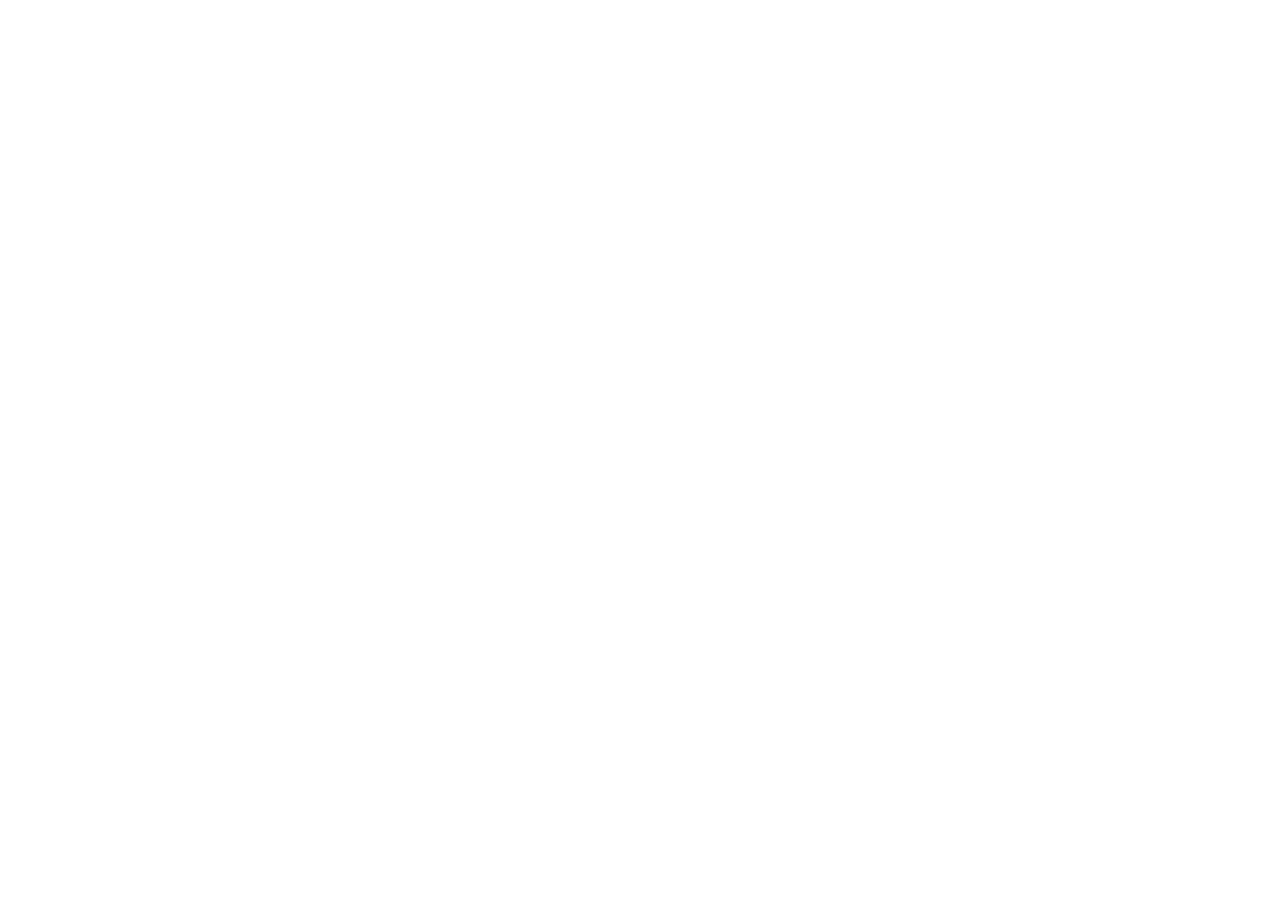
==== commit 93af98e5: "removed repetto stuff" ====
--- a/index.html
+++ b/index.html
@@ -3,7 +3,7 @@
 <head>
 	<meta charset="utf-8">
 	<meta http-equiv="x-ua-compatible" content="ie=edge">
-	<title>Repetto - Static Lot 4</title>
+	<title>Static Site</title>
 	<meta name="description" content="">
 	<meta name="viewport" content="width=device-width, initial-scale=1">
 
@@ -12,642 +12,12 @@
 
 	<link rel="stylesheet" href="https://cdnjs.cloudflare.com/ajax/libs/normalize/4.2.0/normalize.min.css">
 	<script src="https://cdnjs.cloudflare.com/ajax/libs/modernizr/2.8.3/modernizr.min.js"></script>
-	<link rel="stylesheet" href="css/enterprise.css">
 	<link rel="stylesheet" href="css/styles.css">
 </head>
 <body>
 
-	<div class="page">
-
-		<div class="header-language-background">
-			<div class="header-language-container">
-				<div class="store-language-container">
-
-					<div class="switch switcher-language">
-						<div class="switch-wrapper" id="languageSelect">
-							<span class="switcher-holder"><span onclick="popUpMenu(this);" class="switcher">Change</span></span>
-							<strong class="selected language-default">En</strong>
-							<ul style="display:none" id="popId-languageSelect" class="language-select">
-								<li class="current language language-default">
-									<span>En</span>
-								</li>
-								<li class="language language-french">
-									<a href="http://pierres-imac-2.local:5757/?___store=french&amp;___from_store=default">Fr</a>
-								</li>
-								<li class="language language-german">
-									<a href="http://pierres-imac-2.local:5757/?___store=german&amp;___from_store=default">Ge</a>
-								</li>
-							</ul>
-						</div>
-					</div>
-
-				</div>
-			</div>
-		</div>
-
-		<header id="header" class="page-header">
-			<div class="page-header-container">
-				<a class="logo" href="http://pierres-imac-2.local:5757/">Madison Island</a>
-
-				<!-- Burger link -->
-				<div class="open-menu" id="open-menu">
-					<span class="burger-icon"></span>
-					<span class="label">Menu</span>
-					<span class="arrow-icon"></span>
-					<span class="close-icon"></span>
-				</div>
-
-				<!-- Skip Links -->
-
-				<div class="account-cart-wrapper">
-
-					<a href="/store-finder" class="stores-link">Stores</a>
-
-					<a href="#" id="mobile-search" class="search-link">Stores</a>
-
-					<a href="http://pierres-imac-2.local:5757/customer/account/" class="skip-account">Account</a>
-
-					<!-- Cart -->
-
-					<div class="header-minicart">
-
-
-						<a href="http://pierres-imac-2.local:5757/checkout/cart/" class="skip-cart  no-count">Cart</a>
-					</div>
-				</div>
-
-				<div class="header-bottom">
-
-					<!-- Navigation -->
-
-
-					<div id="header-nav" class="header-nav skip-content">
-						<div class="overlay level0"></div>
-						<ul id="nav">
-							<li class="level-top level0 parent first">
-								<a class="level-top" title="" href="#" data-submenu="menu-la-maison">
-									<div style="background-image: url(http://pierres-imac-2.local:5757/skin/frontend/repmag/default/images/bonjourparis/sample-content/header_menu_1.jpg);" class="menu-photo"></div>
-									<span>Shoes</span>
-								</a>
-								<div class="subnav level1" id="menu-chaussures">
-
-									<div class="columns">
-
-										<div class="column">
-											<div class="column-title">
-												<a href="#">
-													<div style="background-image: url(http://pierres-imac-2.local:5757/skin/frontend/repmag/default/images/bonjourparis/sample-content/header_menu_5.jpg);" class="column-title-photo"></div>
-													<span class="text">Women <br>Shoes</span>
-												</a>
-											</div>
-											<ul class="column-links">
-												<li class="column-link"><a href="#">All items</a></li>
-												<li class="column-link"><a href="#">Ballerinas</a></li>
-												<li class="column-link"><a href="#">Loafer</a></li>
-												<li class="column-link"><a href="#">Mary-Jane</a></li>
-												<li class="column-link"><a href="#">Oxford &amp; Zizi</a></li>
-												<li class="column-link"><a href="#">T-strap</a></li>
-												<li class="column-link"><a href="#">High heeled</a></li>
-												<li class="column-link"><a href="#">Low boot &amp; boots</a></li>
-												<li class="column-link"><a href="#">Wedge heeled shoes</a></li>
-												<li class="column-link"><a href="#">Runners &amp; sneakers</a></li>
-											</ul>
-										</div>
-
-										<div class="column">
-											<div class="column-title">
-												<a href="#">
-													<div style="background-image: url(http://pierres-imac-2.local:5757/skin/frontend/repmag/default/images/bonjourparis/sample-content/header_menu_4.jpg);" class="column-title-photo"></div>
-													<span class="text">Men <br>Shoes</span>
-												</a>
-											</div>
-											<div class="column-title">
-												<a href="#">
-													<div style="background-image: url(http://pierres-imac-2.local:5757/skin/frontend/repmag/default/images/bonjourparis/sample-content/header_menu_3.jpg);" class="column-title-photo"></div>
-													<span class="text">Kid <br>Shoes</span>
-												</a>
-											</div>
-											<div class="column-title">
-												<a href="#">
-													<div style="background-image: url(http://pierres-imac-2.local:5757/skin/frontend/repmag/default/images/bonjourparis/sample-content/header_menu_2.jpg);" class="column-title-photo"></div>
-													<span class="text">Care <br>Products</span>
-												</a>
-											</div>
-										</div>
-
-										<div class="column">
-											<div class="column-title">
-												<a href="#">
-													<div style="background-image: url(http://pierres-imac-2.local:5757/skin/frontend/repmag/default/images/bonjourparis/sample-content/header_menu_1.jpg);" class="column-title-photo"></div>
-													<span class="text">The Mythics</span>
-												</a>
-											</div>
-											<ul class="column-links">
-												<li class="column-link"><a href="#">The Cendrillon</a></li>
-												<li class="column-link"><a href="#">The Zizi</a></li>
-												<li class="column-link"><a href="#">The Michael</a></li>
-												<li class="column-link"><a href="#">The Camille</a></li>
-												<li class="column-link"><a href="#">The Rubber Line</a></li>
-											</ul>
-										</div>
-
-										<div class="column photo">
-											<img src="http://pierres-imac-2.local:5757/skin/frontend/repmag/default/images/bonjourparis/sample-content/submenu_image.jpg">
-											<div class="caption">Explore the new SS16 collection</div>
-										</div>
-
-									</div>
-
-								</div>
-							</li>
-
-							<li class="level-top level0 ">
-								<a class="level-top" title="" href="#" data-submenu="menu-active-line">
-									<div style="background-image: url(http://pierres-imac-2.local:5757/skin/frontend/repmag/default/images/bonjourparis/sample-content/header_menu_3.jpg);" class="menu-photo"></div>
-									<span>Active Line</span>
-								</a>
-							</li>
-
-							<li class="level-top level0 ">
-								<a class="level-top" title="" href="#" data-submenu="menu-danse-new">
-									<div style="background-image: url(http://pierres-imac-2.local:5757/skin/frontend/repmag/default/images/bonjourparis/sample-content/header_menu_2.jpg);" class="menu-photo"></div>
-									<span>Dance</span>
-								</a>
-							</li>
-
-							<li class="level-top level0 parent ">
-								<a class="level-top" title="" href="#" data-submenu="menu-chaussures">
-									<div style="background-image: url(http://pierres-imac-2.local:5757/skin/frontend/repmag/default/images/bonjourparis/sample-content/header_menu_4.jpg);" class="menu-photo"></div>
-									<span>Leather Goods</span>
-								</a>
-							</li>
-
-							<li class="level-top level0 parent ">
-								<a class="level-top" title="" href="#" data-submenu="menu-maroquinerie">
-									<div style="background-image: url(http://pierres-imac-2.local:5757/skin/frontend/repmag/default/images/bonjourparis/sample-content/header_menu_5.jpg);" class="menu-photo"></div>
-									<span>Perfume</span>
-								</a>
-							</li>
-
-							<li class="level-top level0 parent ">
-								<a class="level-top" title="" href="#" data-submenu="menu-la-garde-robe">
-									<div style="background-image: url(http://pierres-imac-2.local:5757/skin/frontend/repmag/default/images/bonjourparis/sample-content/header_menu_6.jpg);" class="menu-photo"></div>
-									<span>La Maison</span>
-								</a>
-							</li>
-
-							<li class="level-top level0 parent last">
-								<a class="level-top" title="" href="/store-finder" data-submenu="menu-soldes">
-									<div style="background-image: url(http://pierres-imac-2.local:5757/skin/frontend/repmag/default/images/bonjourparis/sample-content/header_menu_1.jpg);" class="menu-photo"></div>
-									<span>Stores</span>
-								</a>
-							</li>
-
-							<div class="responsive-menu-footer">
-								<div class="links">
-									<ul>
-										<li><a href="#">Store Locator</a></li>
-										<li><a href="#">Contact Us</a></li>
-										<li><a href="#">Q&amp;A</a></li>
-										<li><a href="#">Newsletter</a></li>
-										<li><a href="#">Become an affiliate</a></li>
-									</ul>
-								</div>
-							</div>
-						</ul>
-					</div>
-
-					<!-- Search -->
-
-					<div id="header-search" class="skip-content">
-
-						<form id="search_mini_form" action="http://pierres-imac-2.local:5757/catalogsearch/result/" method="get">
-							<div class="input-box">
-								<label for="search">Search:</label>
-								<input id="search" type="search" name="q" value="" class="input-text required-entry" maxlength="128" placeholder="Search" autocomplete="off">
-								<button type="submit" title="Search" class="button search-button"><span><span>Search</span></span></button>
-							</div>
-						</form>
-						<a class="close mobile-close"></a>
-					</div>
-				</div>
-			</div>
-		</header>
-
-		<div class="main-container full-width-container page-histoire">
-
-			<div class="std">
-
-				<div class="history-module">
-
-					<div class="title">L'histoire</div>
-
-					<div class="arrow left"></div>
-					<div class="arrow right"></div>
-
-					<div class="slides">
-
-						<div class="slide">
-							<div class="photo" style="background-image: url(static/history/1947.jpg);"></div>
-							<div class="content">
-								<div class="date">1947</div>
-								<p class="text">
-									Rose Repetto crée sur les conseils de son fils Roland Petit, ses premiers chaussons de danse, dans un atelier situé à deux pas de l'Opéra National de Paris.
-								</p>
-							</div>
-						</div>
-
-						<div class="slide">
-							<div class="photo" style="background-image: url(static/history/1952.jpg);"></div>
-							<div class="content">
-								<div class="date">1952</div>
-							</div>
-						</div>
-
-						<div class="slide">
-							<div class="photo" style="background-image: url(static/history/1956.jpg);"></div>
-							<div class="content">
-								<div class="date">1956</div>
-							</div>
-						</div>
-
-						<div class="slide">
-							<div class="photo" style="background-image: url(static/history/1959.jpg);"></div>
-							<div class="content">
-								<div class="date">1959</div>
-							</div>
-						</div>
-
-						<div class="slide">
-							<div class="photo" style="background-image: url(static/history/1967.jpg);"></div>
-							<div class="content">
-								<div class="date">1967</div>
-							</div>
-						</div>
-
-						<div class="slide">
-							<div class="photo" style="background-image: url(static/history/1964.jpg);"></div>
-							<div class="content">
-								<div class="date">1964</div>
-							</div>
-						</div>
-
-						<div class="slide">
-							<div class="photo" style="background-image: url(static/history/1970.jpg);"></div>
-							<div class="content">
-								<div class="date">1970's</div>
-							</div>
-						</div>
-
-						<div class="slide">
-							<div class="photo" style="background-image: url(static/history/1999.jpg);"></div>
-							<div class="content">
-								<div class="date">1999</div>
-							</div>
-						</div>
-
-						<div class="slide">
-							<div class="photo" style="background-image: url(static/history/2000.jpg);"></div>
-							<div class="content">
-								<div class="date">2000</div>
-							</div>
-						</div>
-
-						<div class="slide">
-							<div class="photo" style="background-image: url(static/history/2002.jpg);"></div>
-							<div class="content">
-								<div class="date">2002</div>
-							</div>
-						</div>
-
-						<div class="slide">
-							<div class="photo" style="background-image: url(static/history/2004.jpg);"></div>
-							<div class="content">
-								<div class="date">2004</div>
-							</div>
-						</div>
-
-						<div class="slide">
-							<div class="photo" style="background-image: url(static/history/2005.jpg);"></div>
-							<div class="content">
-								<div class="date">2005</div>
-							</div>
-						</div>
-
-						<div class="slide">
-							<div class="photo" style="background-image: url(static/history/2007.jpg);"></div>
-							<div class="content">
-								<div class="date">2007</div>
-							</div>
-						</div>
-
-						<div class="slide">
-							<div class="photo" style="background-image: url(static/history/2009.jpg);"></div>
-							<div class="content">
-								<div class="date">2009</div>
-							</div>
-						</div>
-
-						<div class="slide">
-							<div class="photo" style="background-image: url(static/history/2010.jpg);"></div>
-							<div class="content">
-								<div class="date">2010</div>
-							</div>
-						</div>
-
-						<div class="slide">
-							<div class="photo" style="background-image: url(static/history/2011.jpg);"></div>
-							<div class="content">
-								<div class="date">2011</div>
-							</div>
-						</div>
-
-						<div class="slide">
-							<div class="photo" style="background-image: url(static/history/2012.jpg);"></div>
-							<div class="content">
-								<div class="date">2012</div>
-							</div>
-						</div>
-
-						<div class="slide">
-							<div class="photo" style="background-image: url(static/history/2012-2.jpg);"></div>
-							<div class="content">
-								<div class="date">2012</div>
-							</div>
-						</div>
-
-						<div class="slide">
-							<div class="photo" style="background-image: url(static/history/2013.jpg);"></div>
-							<div class="content">
-								<div class="date">2013</div>
-								<p class="text">
-									Repetto lance son premier Parfum, l’Eau de Toilette, délicat mélange de Poire et de Fleur de Cerisier, de Rose et de Fleur d’Oranger, et de Vanille et de Bois ambré. Il évoque avec subtilité la grâce, la légèreté et la féminité des danseuses étoile. En 2014, c’est au tour de l’Eau de Parfum de faire son entrée en scène.
-								</p>
-							</div>
-						</div>
-
-					</div>
-
-					<div class="scroller">
-						<ul class="dots">
-							<li class="dot"><span class="black-dot"></span><span class="year">1947</span></li>
-							<li class="dot"><span class="black-dot"></span><span class="year">1952</span></li>
-							<li class="dot"><span class="black-dot"></span><span class="year">1956</span></li>
-							<li class="dot"><span class="black-dot"></span><span class="year">1959</span></li>
-							<li class="dot"><span class="black-dot"></span><span class="year">1964</span></li>
-							<li class="dot"><span class="black-dot"></span><span class="year">1967</span></li>
-							<li class="dot"><span class="black-dot"></span><span class="year">1970's</span></li>
-							<li class="dot"><span class="black-dot"></span><span class="year">1999</span></li>
-							<li class="dot"><span class="black-dot"></span><span class="year">2000</span></li>
-							<li class="dot"><span class="black-dot"></span><span class="year">2002</span></li>
-							<li class="dot"><span class="black-dot"></span><span class="year">2004</span></li>
-							<li class="dot"><span class="black-dot"></span><span class="year">2005</span></li>
-							<li class="dot"><span class="black-dot"></span><span class="year">2007</span></li>
-							<li class="dot"><span class="black-dot"></span><span class="year">2009</span></li>
-							<li class="dot"><span class="black-dot"></span><span class="year">2010</span></li>
-							<li class="dot"><span class="black-dot"></span><span class="year">2011</span></li>
-							<li class="dot"><span class="black-dot"></span><span class="year">2012</span></li>
-							<li class="dot"><span class="black-dot"></span><span class="year">2012</span></li>
-							<li class="dot"><span class="black-dot"></span><span class="year">2013</span></li>
-						</ul>
-					</div>
-
-					<div class="scroll-hider"></div>
-
-				</div>
-
-			</div>
-
-		</div>
-
-	</div>
-
-	<div class="footer-container">
-		<a href="#" class="instagram-link-banner">Follow <strong>@repetto</strong> on <strong>Instagram</strong> and keep dancing</a>
-		<div class="instagram-footer-field scrollOnDrag startScroll kinetic-active kinetic-decelerating-right" style="cursor: move;">
-			<div class="photos-container">
-
-				<div class="photo" data-href="https://www.instagram.com/p/BTYtZKoj4z9/">
-					<a href="https://www.instagram.com/p/BTYtZKoj4z9/" target="_blank">
-						<img src="https://scontent.cdninstagram.com/t51.2885-15/s480x480/e15/c232.0.615.615/18095743_246137382528485_845791167818760192_n.jpg" alt="MATTHIEU CHÉDID X REPETTO.
-
-						4 colors of limited edition Zizi shoes X #Lamomali – available in the Repetto Champs Elysée store.
-						All the proceeds of this collaboration will go to the Donko Seko dance school in Mali.">
-					</a>
-				</div>
-
-
-				<div class="photo" data-href="https://www.instagram.com/p/BTWW6QDDr0B/">
-					<a href="https://www.instagram.com/p/BTWW6QDDr0B/" target="_blank">
-						<img src="https://scontent.cdninstagram.com/t51.2885-15/s640x640/sh0.08/e35/18160449_740021856176812_3421590717175169024_n.jpg" alt="MATTHIEU CHÉDID X REPETTO.
-
-						Discover the limited edition wax material Zizi shoes, celebrating the launch of @m_chedid new album #Lamomali.">
-					</a>
-				</div>
-
-
-				<div class="photo" data-href="https://www.instagram.com/p/BTURWuXDtWR/">
-					<a href="https://www.instagram.com/p/BTURWuXDtWR/" target="_blank">
-						<img src="https://scontent.cdninstagram.com/t51.2885-15/s480x480/e35/18096207_682315958619795_4301819405219659776_n.jpg" alt="Can you guess the collaboration hiding behind this material?">
-					</a>
-				</div>
-
-
-				<div class="photo" data-href="https://www.instagram.com/p/BTT4LxejWgp/">
-					<a href="https://www.instagram.com/p/BTT4LxejWgp/" target="_blank">
-						<img src="https://scontent.cdninstagram.com/t51.2885-15/s640x640/sh0.08/e35/18160906_1343463175744834_540543723218403328_n.jpg" alt="" better="" bend="" than="" break"="" -="" @chagaxelle="" shows="" that="" grâce="" and="" flexibility="" are="" a="" ballet="" dancer's="" best="" allies.="" photo="" by="" ©pelicos"="">
-					</a>
-				</div>
-
-
-				<div class="photo" data-href="https://www.instagram.com/p/BTMaetijEHU/">
-					<a href="https://www.instagram.com/p/BTMaetijEHU/" target="_blank">
-						<img src="https://scontent.cdninstagram.com/t51.2885-15/s640x640/sh0.08/e35/18011616_1318024908287476_3796485703634780160_n.jpg" alt="Like #koko21 get in that Saturday Night Dancing mood!
-						{Regram}">
-					</a>
-				</div>
-
-
-				<div class="photo" data-href="https://www.instagram.com/p/BTJTE45DfYj/">
-					<a href="https://www.instagram.com/p/BTJTE45DfYj/" target="_blank">
-						<img src="https://scontent.cdninstagram.com/t51.2885-15/s640x640/sh0.08/e35/c0.114.934.934/17932522_306129473134027_3891096308382957568_n.jpg" alt="Like @marinadroghetti get your stretches in and prepare for the sunny weekend ahead.
-						{Regram}">
-					</a>
-				</div>
-
-
-				<div class="photo" data-href="https://www.instagram.com/p/BTGobu0DJ1h/">
-					<a href="https://www.instagram.com/p/BTGobu0DJ1h/" target="_blank">
-						<img src="https://scontent.cdninstagram.com/t51.2885-15/s640x640/sh0.08/e35/c0.101.910.910/18013600_721967611316050_5985806494921129984_n.jpg" alt="Spring outfit idea by @barbarasnellenburg :
-						Stripes on stripes with an extra sprinkle of stripes!">
-					</a>
-				</div>
-
-
-				<div class="photo" data-href="https://www.instagram.com/p/BTDoQE6j3J2/">
-					<a href="https://www.instagram.com/p/BTDoQE6j3J2/" target="_blank">
-						<img src="https://scontent.cdninstagram.com/t51.2885-15/s640x640/sh0.08/e35/c0.99.914.914/18011304_1173018239474027_2813703139411099648_n.jpg" alt="Spring outfit idea by @loannelgc :
-						Why not pair your favorite Repetto ballerinas with dark wash jeans, a pastel colored too and a white blazer?
-						{Regram}">
-					</a>
-				</div>
-
-
-				<div class="photo" data-href="https://www.instagram.com/p/BS8BdTFD4Az/">
-					<a href="https://www.instagram.com/p/BS8BdTFD4Az/" target="_blank">
-						<img src="https://scontent.cdninstagram.com/t51.2885-15/s640x640/sh0.08/e35/c0.108.926.926/17934717_1846235368971707_1266808115853000704_n.jpg" alt="It's all in the details...
-						{Regram}">
-					</a>
-				</div>
-
-
-				<div class="photo" data-href="https://www.instagram.com/p/BS1DZn-jOJi/">
-					<a href="https://www.instagram.com/p/BS1DZn-jOJi/" target="_blank">
-						<img src="https://scontent.cdninstagram.com/t51.2885-15/s640x640/sh0.08/e35/17881265_112219679331288_1753697780464877568_n.jpg" alt="Like @shooa.h_ add a touch of pink to compliment your favorite spring bag!">
-					</a>
-				</div>
-
-
-				<div class="photo" data-href="https://www.instagram.com/p/BSyEii-D7Gw/">
-					<a href="https://www.instagram.com/p/BSyEii-D7Gw/" target="_blank">
-						<img src="https://scontent.cdninstagram.com/t51.2885-15/s640x640/sh0.08/e35/c0.81.887.887/17881984_645702892296812_257572212398096384_n.jpg" alt="Sunshine, flowers and pink Electra shoes... the perfect Spring combo according to Daphné.">
-					</a>
-				</div>
-
-
-				<div class="photo" data-href="https://www.instagram.com/p/BSwFrPPDmNK/">
-					<a href="https://www.instagram.com/p/BSwFrPPDmNK/" target="_blank">
-						<img src="https://scontent.cdninstagram.com/t51.2885-15/s640x640/sh0.08/e35/17882471_1900469766832700_7544866528013844480_n.jpg" alt="Like @susiebubble this pair of shoes will fulfill you inner-ballerina's need for pink!">
-					</a>
-				</div>
-
-
-				<div class="photo" data-href="https://www.instagram.com/p/BSq1NuJDCUk/">
-					<a href="https://www.instagram.com/p/BSq1NuJDCUk/" target="_blank">
-						<img src="https://scontent.cdninstagram.com/t51.2885-15/s640x640/sh0.08/e35/17881299_1379599848746131_2017518388594606080_n.jpg" alt="Lazy Sundays with @heleneisfor and her Michael loafers.
-						{Regram}">
-					</a>
-				</div>
-
-
-				<div class="photo" data-href="https://www.instagram.com/p/BSnX_aXj7Jz/">
-					<a href="https://www.instagram.com/p/BSnX_aXj7Jz/" target="_blank">
-						<img src="https://scontent.cdninstagram.com/t51.2885-15/s480x480/e35/17819379_214459362370061_412221636696080384_n.jpg" alt="A little black to go with your whites?
-						{Regram}">
-					</a>
-				</div>
-
-
-				<div class="photo" data-href="https://www.instagram.com/p/BSioTaxjegL/">
-					<a href="https://www.instagram.com/p/BSioTaxjegL/" target="_blank">
-						<img src="https://scontent.cdninstagram.com/t51.2885-15/s640x640/sh0.08/e35/17818081_285110345234199_7048750040994545664_n.jpg" alt="Everyday is tutu day!
-						With her black Repetto tutu and white-tee combo, @azzed is a stylish bride-to-be.
-						{Regram}">
-					</a>
-				</div>
-
-
-				<div class="photo" data-href="https://www.instagram.com/p/BSYQiKfjcvL/">
-					<a href="https://www.instagram.com/p/BSYQiKfjcvL/" target="_blank">
-						<img src="https://scontent.cdninstagram.com/t51.2885-15/s640x640/sh0.08/e35/17662886_1915636182054434_5102315280999120896_n.jpg" alt="REPETTO X MOSAERT.
-						.
-						It’s finally here!
-						Discover the Capsule n°4 collection designed by @mosaert, (@stromae's creative label) in collaboration with Repetto.
-						(Link in bio)">
-					</a>
-				</div>
-
-
-				<div class="photo" data-href="https://www.instagram.com/p/BSVdL0rDJzL/">
-					<a href="https://www.instagram.com/p/BSVdL0rDJzL/" target="_blank">
-						<img src="https://scontent.cdninstagram.com/t51.2885-15/s640x640/sh0.08/e35/17595911_411802812516849_523356840352808960_n.jpg" alt="REPETTO X MOSAERT.
-						.
-						It’s finally here!
-						Discover the Capsule n°4 collection designed by @mosaert, (@stromae's creative label) in collaboration with Repetto.
-						(Link in bio)">
-					</a>
-				</div>
-
-
-				<div class="photo" data-href="https://www.instagram.com/p/BSTv77njOYp/">
-					<a href="https://www.instagram.com/p/BSTv77njOYp/" target="_blank">
-						<img src="https://scontent.cdninstagram.com/t51.2885-15/s640x640/sh0.08/e35/17437489_1729979607293980_158847187894140928_n.jpg" alt="REPETTO X MOSAERT.
-						.
-						It’s finally here!
-						Discover the Capsule n°4 collection designed by @mosaert, (@stromae's creative label) in collaboration with Repetto.
-						(Link in bio)">
-					</a>
-				</div>
-
-
-				<div class="photo" data-href="https://www.instagram.com/p/BSS4dWUjYOL/">
-					<a href="https://www.instagram.com/p/BSS4dWUjYOL/" target="_blank">
-						<img src="https://scontent.cdninstagram.com/t51.2885-15/s640x640/sh0.08/e35/17586975_1255669081213096_5321901574270746624_n.jpg" alt="Fridays = Sneaker Fever 👟❤">
-					</a>
-				</div>
-
-
-				<div class="photo" data-href="https://www.instagram.com/p/BSRTj5ZDx82/">
-					<a href="https://www.instagram.com/p/BSRTj5ZDx82/" target="_blank">
-						<img src="https://scontent.cdninstagram.com/t51.2885-15/s640x640/sh0.08/e35/17662329_1580124032032365_7828485389189906432_n.jpg" alt="Because FanFan sneakers aren't just for women... men can also be elegant and trendy!">
-					</a>
-				</div>
-
-			</div>
-		</div>
-		<div class="footer">
-			<div class="footer-links">
-				<ul>
-					<li><a href="http://pierres-imac-2.local:5757/">Store Locator</a></li>
-					<li><a href="http://pierres-imac-2.local:5757/">Size Guide</a></li>
-					<li><a href="http://pierres-imac-2.local:5757/">Care Advice</a></li>
-					<li><a href="http://pierres-imac-2.local:5757/">Shipping &amp; Returns</a></li>
-					<li><a href="http://pierres-imac-2.local:5757/">Questions &amp; Answers</a></li>
-				</ul>
-			</div><div class="block block-subscribe">
-			<div class="disclaimer">
-				Subscribe to our newsletter to get special offers and invitations for exclusive events.    </div>
-				<form action="http://pierres-imac-2.local:5757/newsletter/subscriber/new/" method="post" id="newsletter-validate-detail">
-					<div class="input-container">
-						<input type="email" autocapitalize="off" autocorrect="off" spellcheck="false" name="email" id="newsletter" title="Your email here" placeholder="Your email here" class="input-text required-entry validate-email">
-						<button type="submit" title="OK" class="button">OK</button>
-					</div>
-				</form>
-				<div class="social-media">
-					<div class="disclaimer">Follow Repetto on your favorite social networks</div>
-					<div class="links">
-						<a class="link" href="#">
-							<img src="http://pierres-imac-2.local:5757/media/wysiwyg/icon_facebook.png" alt="">
-						</a>
-						<a class="link" href="#&quot;&quot;">
-							<img src="http://pierres-imac-2.local:5757/media/wysiwyg/icon_twitter.png" alt="">
-						</a>
-						<a class="link" href="#">
-							<img src="http://pierres-imac-2.local:5757/media/wysiwyg/icon_instagram_black.png" alt="">
-						</a>
-						<a class="link" href="#">
-							<img src="http://pierres-imac-2.local:5757/media/wysiwyg/icon_youtube.png" alt="">
-						</a>
-					</div>
-				</div>
-			</div>
-			<div class="footer-links">
-				<ul>
-					<li><a href="http://pierres-imac-2.local:5757/">Contact Us</a></li>
-					<li><a href="http://pierres-imac-2.local:5757/">Legal Notices</a></li>
-					<li><a href="http://pierres-imac-2.local:5757/">Privacy Policy</a></li>
-					<li><a href="http://pierres-imac-2.local:5757/">Recruitment</a></li>
-					<li><a href="http://pierres-imac-2.local:5757/">Site Map</a></li>
-				</ul>
-			</div></div>
-			<div class="subfooter">
-				<address class="copyright">© 2014 Madison Island. All Rights Reserved.</address>
-			</div>
-		</div>
-	</div>
-
 	<script src="https://cdnjs.cloudflare.com/ajax/libs/jquery/3.2.1/jquery.js"></script>
-	<script type="text/javascript" src="js/bonjourparis-min.js"></script>
+	<script type="text/javascript" src="js/main-min.js"></script>
 
 </body>
 </html>
--- a/css/styles.css
+++ b/css/styles.css
@@ -396,4193 +396,3 @@
 h1, h2, h3, h4, h5, h6, p, strong {
   font-family: Campton, Helvetica, Arial, sans-serif;
   color: #222; }
-
-.header-language-background {
-  background-color: transparent;
-  position: fixed;
-  left: 1rem;
-  top: 1rem;
-  height: 1rem;
-  width: 3rem;
-  padding: 0;
-  z-index: 2000; }
-  .header-language-background .switcher-holder {
-    float: right;
-    display: block;
-    width: .8rem;
-    height: .7rem;
-    background: url(../images/bonjourparis/icon_arrow_down.png) no-repeat center center;
-    font: 0/0 a;
-    text-shadow: none;
-    color: transparent;
-    cursor: pointer; }
-    .header-language-background .switcher-holder .switcher {
-      display: block;
-      width: 100%;
-      height: 100%; }
-  .header-language-background .selected, .header-language-background .language {
-    display: block;
-    margin-right: .8rem;
-    font-family: Campton, Helvetica, Arial, sans-serif;
-    font-size: .55rem;
-    letter-spacing: .04em;
-    line-height: .8rem;
-    font-weight: 200;
-    color: #222;
-    text-align: right; }
-  .header-language-background .language-select {
-    clear: both;
-    margin: 0;
-    padding: 0; }
-    .header-language-background .language-select .language.current {
-      text-decoration: underline; }
-  @media screen and (max-width: 1024px) {
-    .header-language-background {
-      display: none; } }
-
-.page-header {
-  width: 100%;
-  height: 6rem;
-  max-width: none;
-  margin: 0;
-  padding: 0;
-  background-color: #fff;
-  border-bottom: 1px solid #ffd6d6;
-  position: fixed;
-  top: 0;
-  z-index: 1000;
-  transition: background-color .5s linear; }
-  @media screen and (max-width: 1024px) {
-    .page-header {
-      width: 100vw;
-      height: 2.5rem;
-      border: none;
-      background-color: #fff; } }
-  .page-header .page-header-container {
-    position: static;
-    position: relative; }
-  .page-header .logo {
-    display: block;
-    float: none;
-    padding: 0;
-    margin: 0 auto;
-    font: 0/0 a;
-    text-shadow: none;
-    color: transparent;
-    background: url(../images/bonjourparis/header_logo.png) no-repeat center center;
-    width: 180px;
-    min-height: 4rem;
-    height: 4rem; }
-    .page-header .logo:hover {
-      opacity: 1; }
-    @media screen and (max-width: 1024px) {
-      .page-header .logo {
-        background-image: url(../images/bonjourparis/header_logo_tablet.png);
-        background-size: 100% auto;
-        width: 236px;
-        min-height: 0;
-        height: 2.5rem; } }
-    @media screen and (max-width: 550px) {
-      .page-header .logo {
-        background-image: url(../images/bonjourparis/header_logo_mobile.png);
-        width: 107px;
-        margin: 0 0 0 3.5rem; } }
-  .page-header .open-menu {
-    display: none;
-    position: relative;
-    background-color: white;
-    text-align: center; }
-    .page-header .open-menu .label {
-      font-family: Campton, Helvetica, Arial, sans-serif;
-      font-size: .8rem;
-      line-height: 1rem;
-      font-weight: 300;
-      letter-spacing: .04em;
-      text-transform: uppercase;
-      font-weight: 500;
-      line-height: 1rem !important;
-      color: #222;
-      opacity: 0;
-      transition: opacity 0.5s linear;
-      pointer-events: none;
-      white-space: nowrap; }
-      @media screen and (max-width: 700px) {
-        .page-header .open-menu .label {
-          font-size: .65rem;
-          line-height: .75rem; } }
-    .page-header .open-menu .burger-icon, .page-header .open-menu .arrow-icon, .page-header .open-menu .close-icon {
-      width: 2.5rem;
-      height: 2.5rem;
-      position: absolute;
-      top: 0;
-      opacity: 0;
-      transition: opacity 0.5s linear;
-      pointer-events: none; }
-    .page-header .open-menu .burger-icon {
-      background: url(../images/bonjourparis/icon_burger_tablet.png) no-repeat center center;
-      background-size: 20px 12px;
-      left: 0; }
-    .page-header .open-menu .arrow-icon {
-      background: url(../images/bonjourparis/icon_arrow_left.png) no-repeat center center;
-      background-size: 8px 14px;
-      right: 0; }
-    .page-header .open-menu .close-icon {
-      background: url(../images/bonjourparis/icon_close.png) no-repeat center center;
-      background-size: 13.5px 14px;
-      left: 0; }
-    @media screen and (max-width: 1024px) {
-      .page-header .open-menu {
-        display: block;
-        width: 2.5rem;
-        height: 2.5rem;
-        position: absolute;
-        left: 0;
-        top: 0;
-        z-index: 1000; }
-        .page-header .open-menu .burger-icon {
-          opacity: 1;
-          pointer-events: all; }
-        .page-header .open-menu .close-icon {
-          opacity: 0; }
-        .page-header .open-menu .arrow-icon {
-          opacity: 0; }
-        .page-header .open-menu.open .burger-icon {
-          opacity: 0;
-          pointer-events: none; }
-        .page-header .open-menu.open .close-icon {
-          opacity: 1;
-          pointer-events: all; }
-        .page-header .open-menu.open .arrow-icon {
-          opacity: 0;
-          pointer-events: none; }
-        .page-header .open-menu.open.deep .burger-icon {
-          opacity: 0;
-          pointer-events: none; }
-        .page-header .open-menu.open.deep .close-icon {
-          opacity: 0;
-          pointer-events: none; }
-        .page-header .open-menu.open.deep .arrow-icon {
-          opacity: 1;
-          pointer-events: all; } }
-    @media screen and (max-width: 550px) {
-      .page-header .open-menu {
-        transition: width 0.5s ease-in-out;
-        padding: .75rem; }
-        .page-header .open-menu .burger-icon {
-          opacity: 1;
-          pointer-events: all; }
-        .page-header .open-menu .close-icon {
-          opacity: 0;
-          right: 0;
-          left: auto; }
-        .page-header .open-menu .arrow-icon {
-          opacity: 0;
-          right: auto;
-          left: 0; }
-        .page-header .open-menu.open {
-          width: 100vw; }
-          .page-header .open-menu.open .label {
-            opacity: 1; }
-          .page-header .open-menu.open .burger-icon {
-            opacity: 0;
-            pointer-events: none; }
-          .page-header .open-menu.open .close-icon {
-            opacity: 1;
-            pointer-events: all; }
-          .page-header .open-menu.open .arrow-icon {
-            opacity: 0;
-            pointer-events: none; }
-        .page-header .open-menu.open.deep .burger-icon {
-          opacity: 0;
-          pointer-events: none; }
-        .page-header .open-menu.open.deep .close-icon {
-          opacity: 1;
-          pointer-events: all; }
-        .page-header .open-menu.open.deep .arrow-icon {
-          opacity: 1;
-          pointer-events: all; } }
-  .page-header .account-cart-wrapper {
-    position: absolute;
-    right: 1rem;
-    top: 1rem;
-    height: 1rem; }
-    @media screen and (max-width: 1024px) {
-      .page-header .account-cart-wrapper {
-        top: .5rem;
-        height: 1.5rem; }
-        .page-header .account-cart-wrapper .header-minicart {
-          display: inline-block; } }
-  .page-header .skip-account, .page-header .skip-cart, .page-header .stores-link, .page-header .search-link {
-    padding: 0;
-    width: 1rem;
-    height: 1rem;
-    font: 0/0 a;
-    text-shadow: none;
-    color: transparent;
-    margin-left: .5rem; }
-    @media screen and (max-width: 1024px) {
-      .page-header .skip-account, .page-header .skip-cart, .page-header .stores-link, .page-header .search-link {
-        display: inline-block;
-        vertical-align: top;
-        width: 1.5rem;
-        height: 1.5rem; } }
-  .page-header .search-link {
-    background: url(../images/bonjourparis/icon_search_tablet.png) no-repeat center center;
-    background-size: 20px 20px;
-    display: none; }
-    @media screen and (max-width: 1024px) {
-      .page-header .search-link {
-        display: inline-block; } }
-  .page-header .stores-link {
-    background: url(../images/bonjourparis/icon_store_tablet.png) no-repeat center center;
-    background-size: 18.5px 20px;
-    display: none; }
-    @media screen and (max-width: 1024px) {
-      .page-header .stores-link {
-        display: inline-block; } }
-  .page-header .skip-account {
-    background: url(../images/bonjourparis/icon_user.png) no-repeat center center; }
-    @media screen and (max-width: 1024px) {
-      .page-header .skip-account {
-        background-image: url(../images/bonjourparis/icon_user_tablet.png);
-        background-size: 18px 20px; } }
-  .page-header .skip-cart {
-    float: left;
-    background: url(../images/bonjourparis/icon_basket.png) no-repeat center center; }
-    @media screen and (max-width: 1024px) {
-      .page-header .skip-cart {
-        background-image: url(../images/bonjourparis/icon_basket_tablet.png);
-        background-size: 15px 20px; } }
-  .page-header .header-bottom {
-    text-align: center; }
-    @media screen and (max-width: 1024px) {
-      .page-header .header-bottom {
-        text-align: left; } }
-  .page-header #header-nav {
-    display: inline-block;
-    border-bottom: none;
-    height: 2rem;
-    margin: 0 1rem 0; }
-    @media screen and (max-width: 1024px) {
-      .page-header #header-nav {
-        display: block;
-        width: auto;
-        height: auto;
-        margin: 0;
-        padding: 0; } }
-    .page-header #header-nav .overlay {
-      display: none; }
-      @media screen and (max-width: 1024px) {
-        .page-header #header-nav .overlay {
-          display: block;
-          position: fixed;
-          left: 0;
-          top: 2.5rem;
-          width: 100%;
-          height: 100%;
-          background: rgba(255, 255, 255, 0.7);
-          pointer-events: none;
-          opacity: 0;
-          transition: opacity 0.5s linear;
-          z-index: -20; } }
-    @media screen and (max-width: 1024px) {
-      .page-header #header-nav.open .overlay.level0 {
-        opacity: 1;
-        pointer-events: all; }
-      .page-header #header-nav.open ul#nav {
-        left: 0; }
-      .page-header #header-nav.subnav-open ul#nav > li > a {
-        opacity: .5;
-        transform: translateX(-185px); } }
-    @media screen and (max-width: 550px) {
-      .page-header #header-nav.subnav-open ul#nav > li > a {
-        transform: translateX(-50vw); } }
-    .page-header #header-nav ul#nav {
-      margin: 0;
-      padding: 0;
-      text-align: center;
-      font-size: 0; }
-      @media screen and (max-width: 1024px) {
-        .page-header #header-nav ul#nav {
-          position: absolute;
-          top: 2.5rem;
-          left: -370px;
-          width: 370px;
-          height: 100vh;
-          padding-bottom: 2.5rem;
-          text-align: left;
-          font-size: inherit;
-          overflow: hidden;
-          transition: left 0.5s ease-in-out;
-          background: #fff; } }
-      @media screen and (max-width: 550px) {
-        .page-header #header-nav ul#nav {
-          width: 100vw;
-          left: -100vw;
-          overflow: auto; } }
-      .page-header #header-nav ul#nav > li {
-        margin: 0 .5rem;
-        display: inline-block;
-        position: relative; }
-        @media screen and (max-width: 1120px) {
-          .page-header #header-nav ul#nav > li {
-            margin: 0 .25rem; } }
-        @media screen and (max-width: 1048px) {
-          .page-header #header-nav ul#nav > li {
-            margin: 0 .1rem; } }
-        @media screen and (max-width: 1024px) {
-          .page-header #header-nav ul#nav > li {
-            display: block;
-            height: 5rem;
-            width: 100%;
-            background: #fff;
-            margin: 0; } }
-        .page-header #header-nav ul#nav > li:after {
-          content: "";
-          display: block;
-          position: absolute;
-          left: 0;
-          bottom: 1px;
-          width: 100%;
-          height: 2px;
-          opacity: 0;
-          background: #ffd6d6;
-          transition: opacity linear .2s; }
-          @media screen and (max-width: 1024px) {
-            .page-header #header-nav ul#nav > li:after {
-              bottom: 0;
-              height: 1px;
-              background: rgba(246, 222, 220, 0.4);
-              transition: none;
-              opacity: 1; } }
-        .page-header #header-nav ul#nav > li:hover:after {
-          opacity: 1; }
-      .page-header #header-nav ul#nav > li > a {
-        display: block;
-        font-family: Campton, Helvetica, Arial, sans-serif;
-        font-weight: 200;
-        font-size: .6rem;
-        line-height: 1.5rem;
-        letter-spacing: .08em;
-        text-transform: uppercase;
-        padding: 0 .5rem .5rem;
-        color: #222;
-        transition: opacity 0.5s linear; }
-        .page-header #header-nav ul#nav > li > a:hover {
-          text-decoration: none; }
-        @media screen and (max-width: 1024px) {
-          .page-header #header-nav ul#nav > li > a {
-            margin: 0;
-            padding: 0;
-            width: 100%;
-            height: 100%;
-            transition: transform 0.5s ease-in-out; } }
-      @media screen and (max-width: 1024px) {
-        .page-header #header-nav ul#nav > li > a > span {
-          display: block;
-          width: 50%;
-          height: 100%;
-          margin-left: 50%;
-          padding: 2rem .5rem;
-          font-size: .65rem;
-          line-height: 1rem;
-          letter-spacing: .04em;
-          position: relative; }
-          .page-header #header-nav ul#nav > li > a > span br {
-            display: none; }
-          .page-header #header-nav ul#nav > li > a > span:after {
-            content: "";
-            display: block;
-            position: absolute;
-            top: 43px;
-            right: 1rem;
-            width: 7px;
-            height: 14px;
-            background: url(../images/bonjourparis/icon_arrow_right.png) no-repeat center center;
-            background-size: 100% auto; } }
-      .page-header #header-nav ul#nav > li > a > .menu-photo {
-        display: none; }
-        @media screen and (max-width: 1024px) {
-          .page-header #header-nav ul#nav > li > a > .menu-photo {
-            display: block;
-            float: left;
-            width: 50%;
-            height: 100%;
-            background-size: cover;
-            background-position: center center; } }
-    @media screen and (min-width: 1001px) {
-      .page-header #header-nav #nav > li.active > .subnav .columns {
-        max-height: 20rem; }
-      .page-header #header-nav #nav > li.active > .subnav:after {
-        top: 100%;
-        opacity: .5; } }
-    .page-header #header-nav #nav > li > .subnav {
-      position: fixed;
-      left: 0;
-      right: 0;
-      top: 6rem;
-      width: 100%;
-      height: auto;
-      padding: 0; }
-      .page-header #header-nav #nav > li > .subnav:after {
-        content: "";
-        position: absolute;
-        left: 0;
-        top: 0;
-        width: 100%;
-        height: 20rem;
-        background: linear-gradient(#E5C5C9, transparent);
-        transition: opacity 0.5s linear, top 0.5s ease-in-out;
-        opacity: 0;
-        z-index: -100;
-        pointer-events: none; }
-      @media screen and (max-width: 1024px) {
-        .page-header #header-nav #nav > li > .subnav {
-          position: absolute;
-          left: auto;
-          right: -370px;
-          top: 0;
-          width: 370px;
-          height: auto;
-          text-align: left;
-          font-size: inherit;
-          overflow: auto;
-          transition: right 0.5s ease-in-out; }
-          .page-header #header-nav #nav > li > .subnav:before {
-            content: "";
-            display: block;
-            position: absolute;
-            left: 0;
-            top: 0;
-            width: 65px;
-            height: 100%;
-            background: rgba(255, 255, 255, 0.7); }
-          .page-header #header-nav #nav > li > .subnav:after {
-            display: none; }
-          .page-header #header-nav #nav > li > .subnav.open {
-            right: 0; } }
-      @media screen and (max-width: 550px) {
-        .page-header #header-nav #nav > li > .subnav {
-          width: 100vw;
-          right: -100vw;
-          z-index: 200; }
-          .page-header #header-nav #nav > li > .subnav:before {
-            display: none; }
-          .page-header #header-nav #nav > li > .subnav.open {
-            left: auto;
-            right: 0; } }
-      .page-header #header-nav #nav > li > .subnav .columns {
-        width: 100%;
-        height: auto;
-        max-height: 0;
-        padding: 0 .5rem;
-        background: #fff;
-        text-align: center;
-        font-size: 0;
-        overflow: hidden;
-        transition: max-height 0.5s ease-in-out; }
-        @media screen and (max-width: 1024px) {
-          .page-header #header-nav #nav > li > .subnav .columns {
-            max-height: none;
-            padding: 0;
-            text-align: left;
-            font-size: inherit;
-            position: relative;
-            z-index: 200;
-            min-height: 100vh;
-            padding-bottom: 2.5rem;
-            background: white; } }
-      .page-header #header-nav #nav > li > .subnav .column {
-        display: inline-block;
-        width: 9rem;
-        margin: 2rem .5rem;
-        vertical-align: top;
-        text-align: left; }
-        @media screen and (max-width: 1024px) {
-          .page-header #header-nav #nav > li > .subnav .column {
-            display: block;
-            height: auto;
-            width: 100%;
-            background: #fff;
-            margin: 0; } }
-        .page-header #header-nav #nav > li > .subnav .column .column-title {
-          font-family: Bellina, Georgia, serif;
-          font-size: 1.25rem;
-          line-height: 1rem;
-          margin-bottom: 1rem;
-          letter-spacing: .04em;
-          font-weight: normal;
-          position: relative; }
-          .page-header #header-nav #nav > li > .subnav .column .column-title .column-title-photo {
-            display: none; }
-          @media screen and (max-width: 1024px) {
-            .page-header #header-nav #nav > li > .subnav .column .column-title {
-              margin: 0;
-              width: 100%;
-              height: 5rem; }
-              .page-header #header-nav #nav > li > .subnav .column .column-title:after {
-                content: "";
-                display: block;
-                position: absolute;
-                left: 0;
-                width: 100%;
-                bottom: 0;
-                height: 1px;
-                background: rgba(246, 222, 220, 0.4);
-                transition: none;
-                opacity: 1; }
-              .page-header #header-nav #nav > li > .subnav .column .column-title a {
-                display: block;
-                width: 100%;
-                height: 100%; }
-                .page-header #header-nav #nav > li > .subnav .column .column-title a .column-title-photo {
-                  display: block;
-                  float: left;
-                  width: 50%;
-                  height: 100%;
-                  background-size: cover;
-                  background-position: center center; }
-                .page-header #header-nav #nav > li > .subnav .column .column-title a .text {
-                  display: block;
-                  width: 50%;
-                  height: 100%;
-                  margin-left: 50%;
-                  padding: 2rem .5rem;
-                  font-family: Campton, Helvetica, Arial, sans-serif;
-                  font-size: .8rem;
-                  line-height: 1rem;
-                  font-weight: 300;
-                  letter-spacing: .04em;
-                  text-transform: uppercase;
-                  font-size: .65rem;
-                  line-height: 1rem !important;
-                  font-weight: 200;
-                  position: relative; } }
-      @media screen and (max-width: 1024px) and (max-width: 700px) {
-        .page-header #header-nav #nav > li > .subnav .column .column-title a .text {
-          font-size: .65rem;
-          line-height: .75rem; } }
-          @media screen and (max-width: 1024px) {
-                  .page-header #header-nav #nav > li > .subnav .column .column-title a .text br {
-                    display: none; }
-                  .page-header #header-nav #nav > li > .subnav .column .column-title a .text:after {
-                    content: "";
-                    display: block;
-                    position: absolute;
-                    top: 43px;
-                    right: 1rem;
-                    width: 7px;
-                    height: 14px;
-                    background: url(../images/bonjourparis/icon_arrow_right.png) no-repeat center center;
-                    background-size: 100% auto; } }
-          .page-header #header-nav #nav > li > .subnav .column .column-title a {
-            color: #222; }
-            .page-header #header-nav #nav > li > .subnav .column .column-title a:hover {
-              text-decoration: none; }
-        .page-header #header-nav #nav > li > .subnav .column .column-links {
-          margin: 0;
-          padding: 0;
-          list-style: none; }
-          .page-header #header-nav #nav > li > .subnav .column .column-links .column-link {
-            font-family: Campton, Helvetica, Arial, sans-serif;
-            font-size: .7rem;
-            line-height: 1rem;
-            font-weight: 200;
-            letter-spacing: .04em; }
-            @media screen and (max-width: 1024px) {
-              .page-header #header-nav #nav > li > .subnav .column .column-links .column-link {
-                display: none; } }
-            .page-header #header-nav #nav > li > .subnav .column .column-links .column-link a {
-              color: #222; }
-              .page-header #header-nav #nav > li > .subnav .column .column-links .column-link a:hover {
-                text-decoration: none; }
-      .page-header #header-nav #nav > li > .subnav .column.photo {
-        width: 19rem; }
-        .page-header #header-nav #nav > li > .subnav .column.photo img {
-          max-width: 100%;
-          height: auto; }
-        .page-header #header-nav #nav > li > .subnav .column.photo .caption {
-          font-family: Campton, Helvetica, Arial, sans-serif;
-          font-size: .7rem;
-          line-height: 1rem;
-          font-weight: 200;
-          letter-spacing: .02em; }
-        @media screen and (max-width: 1024px) {
-          .page-header #header-nav #nav > li > .subnav .column.photo {
-            display: none; } }
-  .page-header #nav .responsive-menu-footer {
-    display: none; }
-    @media screen and (max-width: 1024px) {
-      .page-header #nav .responsive-menu-footer {
-        display: block;
-        position: absolute;
-        width: 100%;
-        left: 0;
-        bottom: 3rem; }
-        .page-header #nav .responsive-menu-footer ul {
-          margin: 0;
-          padding: 1rem; }
-          .page-header #nav .responsive-menu-footer ul li a {
-            font-family: Campton, Helvetica, Arial, sans-serif;
-            font-size: .7rem;
-            line-height: 1rem;
-            font-weight: 200;
-            letter-spacing: .02em;
-            font-size: .65rem;
-            color: #808080; } }
-      @media screen and (max-width: 1024px) and (max-width: 700px) {
-        .page-header #nav .responsive-menu-footer ul li a {
-          font-size: .6rem;
-          line-height: .75rem;
-          letter-spacing: .03em; } }
-    @media screen and (max-width: 1024px) {
-            .page-header #nav .responsive-menu-footer ul li a:hover {
-              color: #777;
-              text-decoration: none; } }
-    @media screen and (max-width: 550px) {
-      .page-header #nav .responsive-menu-footer {
-        display: none; } }
-  .page-header #header-search {
-    display: inline-block;
-    position: static;
-    width: 120px;
-    height: 2rem; }
-    @media screen and (max-width: 1024px) {
-      .page-header #header-search {
-        position: fixed;
-        top: 0;
-        z-index: 1000;
-        width: 100vw;
-        height: 2.5rem;
-        top: -2.5rem;
-        padding-right: 2.5rem;
-        background: #FAFAFA;
-        overflow: hidden;
-        pointer-events: none;
-        transition: top 0.25s linear;
-        padding: 0; }
-        .page-header #header-search.visible {
-          pointer-events: all;
-          top: 0; }
-        .page-header #header-search .input-box {
-          margin: auto;
-          position: absolute;
-          bottom: .5rem;
-          left: .5rem;
-          right: 3rem; } }
-    .page-header #header-search .mobile-close {
-      display: none; }
-      @media screen and (max-width: 1024px) {
-        .page-header #header-search .mobile-close {
-          position: absolute;
-          right: 0;
-          top: 0;
-          display: block;
-          width: 2.5rem;
-          height: 2.5rem;
-          background: #fff url(../images/bonjourparis/icon_close.png) no-repeat center center;
-          background-size: .7rem .7rem; } }
-    .page-header #header-search #search {
-      box-sizing: border-box;
-      height: 1.2rem;
-      margin: 3px 0 0;
-      padding-right: 20px;
-      border: 1px solid rgba(34, 34, 34, 0.1);
-      border-radius: 3px;
-      font-family: Campton, Helvetica, Arial, sans-serif;
-      font-size: .6rem;
-      font-weight: 200;
-      color: #222;
-      line-height: 1.1rem;
-      text-transform: uppercase;
-      background-color: transparent; }
-      @media screen and (max-width: 1024px) {
-        .page-header #header-search #search {
-          height: 1.5rem;
-          margin: 0;
-          border: none;
-          text-transform: none;
-          outline: none; } }
-    .page-header #header-search .search-button {
-      padding: 0;
-      width: 1.1rem;
-      height: 1.1rem;
-      top: 4px;
-      right: 1px;
-      background: url(../images/bonjourparis/icon_search.png) no-repeat center center; }
-      .page-header #header-search .search-button:before {
-        display: none; }
-      @media screen and (max-width: 1024px) {
-        .page-header #header-search .search-button {
-          background: transparent url(../images/bonjourparis/icon_search_tablet.png) no-repeat right center;
-          background-size: 1rem 1rem; }
-          .page-header #header-search .search-button:hover {
-            background-color: transparent !important; } }
-
-.footer-container {
-  clear: both;
-  width: 100%;
-  max-width: none;
-  padding: 0;
-  margin: 0; }
-  .footer-container a.instagram-link-banner {
-    display: block;
-    width: 100%;
-    height: auto;
-    padding: 1rem;
-    background-color: #fff9f9;
-    text-align: center;
-    font-family: Bellina, Georgia, serif;
-    font-size: 2rem;
-    line-height: 2rem;
-    font-weight: normal;
-    text-transform: none;
-    font-size: 1.25rem;
-    line-height: 1.75rem;
-    color: #222;
-    transition: color 0.5s linear; }
-    .footer-container a.instagram-link-banner strong {
-      font-family: Bellina, Georgia, serif;
-      font-size: 2rem;
-      line-height: 2rem;
-      font-weight: normal;
-      text-transform: none;
-      text-transform: none;
-      font-size: 1.25rem;
-      line-height: 1.75rem;
-      color: #222; }
-    .footer-container a.instagram-link-banner:hover {
-      text-decoration: none;
-      color: #2b2a2a; }
-      .footer-container a.instagram-link-banner:hover strong {
-        color: #2b2a2a; }
-    @media screen and (max-width: 550px) {
-      .footer-container a.instagram-link-banner {
-        padding: 1.5rem 1.5rem 2rem;
-        text-transform: none; } }
-  .footer-container .instagram-footer-field {
-    width: 100%;
-    height: 14rem;
-    overflow: hidden;
-    cursor: grab !important; }
-    @media screen and (max-width: 1024px) {
-      .footer-container .instagram-footer-field {
-        height: 8rem; } }
-    .footer-container .instagram-footer-field .photos-container {
-      white-space: nowrap;
-      font-size: 0; }
-      .footer-container .instagram-footer-field .photos-container .photo {
-        display: inline-block;
-        width: 14rem;
-        height: 14rem;
-        position: relative; }
-        @media screen and (max-width: 1024px) {
-          .footer-container .instagram-footer-field .photos-container .photo {
-            width: 8rem;
-            height: 8rem; } }
-        .footer-container .instagram-footer-field .photos-container .photo a {
-          display: block; }
-        .footer-container .instagram-footer-field .photos-container .photo img {
-          display: block; }
-        .footer-container .instagram-footer-field .photos-container .photo:after {
-          content: "";
-          display: none;
-          position: absolute;
-          width: 22px;
-          height: 23px;
-          right: .5rem;
-          bottom: .2rem;
-          background: url(../images/bonjourparis/icon_instagram.png) no-repeat center center; }
-  .footer-container .footer {
-    background: #fcf4f2;
-    border: none;
-    padding: 3rem 1rem;
-    font-size: 0;
-    text-align: center; }
-    @media screen and (max-width: 1024px) {
-      .footer-container .footer {
-        height: 18rem;
-        padding: 0;
-        position: relative; } }
-    @media screen and (max-width: 550px) {
-      .footer-container .footer {
-        height: 24rem;
-        overflow: hidden; } }
-    .footer-container .footer .footer-links {
-      width: 10rem;
-      margin: 0 0;
-      padding: 0 .5rem;
-      display: inline-block;
-      vertical-align: top; }
-      @media screen and (max-width: 1024px) {
-        .footer-container .footer .footer-links {
-          display: block;
-          padding: 0;
-          width: 100vw;
-          padding: 0 1rem;
-          position: absolute;
-          bottom: 3rem;
-          text-align: center; }
-          .footer-container .footer .footer-links:last-of-type {
-            bottom: 1.5rem; } }
-      @media screen and (max-width: 550px) {
-        .footer-container .footer .footer-links {
-          width: 50%;
-          bottom: 0;
-          padding: 1rem;
-          background: white; }
-          .footer-container .footer .footer-links:last-of-type {
-            bottom: 0;
-            right: 0; } }
-      .footer-container .footer .footer-links ul {
-        padding: 0;
-        margin: 0;
-        list-style: none; }
-        .footer-container .footer .footer-links ul li {
-          text-align: center;
-          display: block;
-          margin: .5rem 0; }
-          @media screen and (max-width: 1024px) {
-            .footer-container .footer .footer-links ul li {
-              display: inline-block;
-              width: 7rem;
-              vertical-align: middle; } }
-          .footer-container .footer .footer-links ul li a {
-            display: block;
-            font-family: Campton, Helvetica, Arial, sans-serif;
-            font-size: .7rem;
-            line-height: 1rem;
-            font-weight: 200;
-            letter-spacing: .02em;
-            color: #777; }
-            @media screen and (max-width: 700px) {
-              .footer-container .footer .footer-links ul li a {
-                font-size: .6rem;
-                line-height: .75rem;
-                letter-spacing: .03em; } }
-    .footer-container .footer .block-subscribe {
-      float: none;
-      width: 20rem;
-      margin: 0 5rem;
-      display: inline-block;
-      vertical-align: top; }
-      @media screen and (max-width: 1024px) {
-        .footer-container .footer .block-subscribe {
-          margin-top: 1rem; } }
-      @media screen and (max-width: 550px) {
-        .footer-container .footer .block-subscribe {
-          width: 100%;
-          margin: 1rem auto 0;
-          padding: 0 1rem; } }
-      .footer-container .footer .block-subscribe .disclaimer {
-        font-size: .7rem;
-        line-height: 1rem;
-        font-family: Campton, Helvetica, Arial, sans-serif;
-        font-weight: 200;
-        letter-spacing: .02em;
-        color: #222;
-        margin: .5rem 0 1rem;
-        text-align: center;
-        text-transform: none; }
-      .footer-container .footer .block-subscribe .input-container {
-        position: relative;
-        margin-bottom: 1.5rem; }
-        .footer-container .footer .block-subscribe .input-container .input-text {
-          width: 100%;
-          height: 2rem;
-          border: none;
-          padding: .25rem 3.5rem .25rem .5rem;
-          font-family: Campton, Helvetica, Arial, sans-serif;
-          line-height: 1.5rem;
-          color: #777;
-          font-weight: 200;
-          letter-spacing: .02em; }
-        .footer-container .footer .block-subscribe .input-container .button {
-          position: absolute;
-          right: 0;
-          top: 0;
-          width: 3rem;
-          height: 2rem;
-          padding: 0;
-          background: #222;
-          color: #fff;
-          font-size: .7rem;
-          font-weight: 300;
-          line-height: 2rem; }
-        .footer-container .footer .block-subscribe .input-container .validation-advice {
-          text-transform: none;
-          font-family: Campton, Helvetica, Arial, sans-serif;
-          font-size: .7rem;
-          line-height: 1rem;
-          letter-spacing: .02em; }
-      @media screen and (max-width: 1024px) {
-        .footer-container .footer .block-subscribe .social-media .disclaimer {
-          margin-bottom: .5rem; } }
-      .footer-container .footer .block-subscribe .social-media .links {
-        width: 100%;
-        margin: 0;
-        padding: 0; }
-        .footer-container .footer .block-subscribe .social-media .links .link {
-          display: inline-block;
-          vertical-align: middle;
-          margin: 0 .75rem; }
-  .footer-container .subfooter {
-    width: 100%;
-    height: 3rem;
-    padding: 1rem;
-    text-align: center;
-    font-family: Campton, Helvetica, Arial, sans-serif;
-    font-size: .7rem;
-    line-height: 1rem;
-    font-weight: 300;
-    letter-spacing: 0.02em;
-    color: #777;
-    background-color: #fff; }
-
-body {
-  padding-top: 6rem;
-  transition: padding-top 0.5s ease-in-out; }
-  @media screen and (max-width: 1024px) {
-    body {
-      padding-top: 2.5rem; } }
-  body .slideshow-home-container {
-    transition: top 0.5s ease-in-out; }
-  body.submenu-hover {
-    padding-top: 10rem; }
-    @media screen and (max-width: 1024px) {
-      body.submenu-hover {
-        padding-top: 2.5rem; } }
-    body.submenu-hover .slideshow-home-container, body.submenu-hover .category-image {
-      top: 10rem !important; }
-
-.full-width-container {
-  max-width: none;
-  padding: 0;
-  position: static; }
-  .full-width-container .page-title {
-    margin-top: 2rem;
-    font-family: Bellina, Georgia, serif;
-    font-size: 2rem;
-    line-height: 2rem;
-    font-weight: normal;
-    text-transform: none;
-    font-size: 1.75rem;
-    line-height: 3rem;
-    text-align: center; }
-    @media screen and (max-width: 550px) {
-      .full-width-container .page-title {
-        line-height: 1.75rem;
-        padding: 0 .5rem; } }
-
-@media screen and (max-width: 1024px) {
-  .mobile-hidden {
-    display: none; } }
-
-@media screen and (min-width: 1001px) {
-  .mobile-only {
-    display: none !important; }
-  .tablet-only {
-    display: none !important; }
-  .desktop-only {
-    display: inherit; } }
-
-@media screen and (min-width: 551px) and (max-width: 1024px) {
-  .mobile-only {
-    display: none !important; }
-  .tablet-only {
-    display: inherit; }
-  .desktop-only {
-    display: none !important; } }
-
-@media screen and (max-width: 550px) {
-  .mobile-only {
-    display: inherit; }
-  .tablet-only {
-    display: none !important; }
-  .desktop-only {
-    display: none !important; } }
-
-.button {
-  height: 40px;
-  background-color: #ffd6d6;
-  font-family: Campton, Helvetica, Arial, sans-serif;
-  font-size: .8rem;
-  line-height: 1rem;
-  font-weight: 300;
-  letter-spacing: .04em;
-  text-transform: uppercase;
-  font-weight: 500;
-  color: #222;
-  letter-spacing: normal;
-  font-size: 0.7rem; }
-  @media screen and (max-width: 700px) {
-    .button {
-      font-size: .65rem;
-      line-height: .75rem; } }
-  .button.outline {
-    background: #fff;
-    border: 1px solid #ffd6d6; }
-    .button.outline:hover, .button.outline:active, .button.outline:focus {
-      background-color: #fafafa !important; }
-  .button.fb {
-    background-color: #34589d;
-    color: #fff;
-    background-image: url(../images/bonjourparis/icon_facebook_white.png);
-    background-repeat: no-repeat;
-    background-position: 10px center;
-    background-size: 20px; }
-    .button.fb span {
-      margin-left: 15px; }
-  .button:hover, .button:active, .button:focus {
-    color: #222 !important;
-    background-color: #ffcccc !important; }
-
-.product-suggestions {
-  clear: both;
-  padding: 1rem .5rem;
-  background: #FAFAFA; }
-  .product-suggestions .section-title {
-    margin: 0 0 1rem;
-    font-family: Bellina, Georgia, serif;
-    font-weight: normal;
-    font-size: 1.5rem;
-    line-height: 3rem;
-    color: #222;
-    text-align: center;
-    text-transform: none; }
-    @media screen and (max-width: 550px) {
-      .product-suggestions .section-title {
-        font-size: 1.35rem;
-        line-height: 1.5rem;
-        max-width: 75%;
-        margin: 0 auto 1rem; } }
-  .product-suggestions .suggestions {
-    text-align: center;
-    font-size: 0;
-    white-space: nowrap;
-    width: 100%;
-    overflow: auto; }
-    .product-suggestions .suggestions .suggestion {
-      display: inline-block;
-      width: 19rem;
-      margin: 0 .5rem;
-      vertical-align: top; }
-      @media screen and (max-width: 1024px) {
-        .product-suggestions .suggestions .suggestion {
-          width: 15rem; } }
-      .product-suggestions .suggestions .suggestion:hover {
-        text-decoration: none; }
-        .product-suggestions .suggestions .suggestion:hover .image {
-          background: #fff; }
-      .product-suggestions .suggestions .suggestion .image {
-        width: 100%;
-        height: 19rem;
-        position: relative;
-        margin-bottom: 1rem;
-        background: transparent;
-        transition: background 0.5s linear; }
-        @media screen and (max-width: 1024px) {
-          .product-suggestions .suggestions .suggestion .image {
-            height: 15rem; } }
-        .product-suggestions .suggestions .suggestion .image img {
-          display: block;
-          max-width: 100%;
-          height: auto;
-          position: absolute;
-          left: 0;
-          top: 0;
-          mix-blend-mode: multiply; }
-          @media screen and (max-width: 1024px) {
-            .product-suggestions .suggestions .suggestion .image img {
-              margin-bottom: .5rem; } }
-      .product-suggestions .suggestions .suggestion .product-title {
-        font-family: Campton, Helvetica, Arial, sans-serif;
-        font-weight: 300;
-        font-size: .8rem;
-        line-height: 1rem;
-        letter-spacing: .02em; }
-        @media screen and (max-width: 1024px) {
-          .product-suggestions .suggestions .suggestion .product-title {
-            font-size: .7rem;
-            text-transform: uppercase;
-            font-weight: 500;
-            margin-bottom: 0; } }
-
-.side-panel {
-  position: fixed;
-  top: 5rem;
-  bottom: 0;
-  left: 0;
-  right: 0;
-  pointer-events: none;
-  overflow: auto; }
-  @media screen and (max-width: 1024px) {
-    .side-panel {
-      top: 2.5rem; } }
-  .side-panel .overlay {
-    position: absolute;
-    left: 0;
-    right: 0;
-    top: 0;
-    bottom: 0;
-    min-height: 30rem;
-    background: linear-gradient(to left, #ffd6d6, transparent);
-    opacity: 0;
-    transition: opacity 0.5s linear; }
-    @media screen and (max-width: 1024px) {
-      .side-panel .overlay {
-        right: 0;
-        top: 0;
-        bottom: 0;
-        min-height: 0;
-        background: linear-gradient(to top, #ffd6d6, transparent); } }
-    @media screen and (max-width: 550px) {
-      .side-panel .overlay {
-        display: none; } }
-  .side-panel .panel {
-    position: absolute;
-    right: -21rem;
-    top: 0;
-    bottom: 0;
-    width: 21rem;
-    min-height: 30rem;
-    background: white;
-    padding: 1rem;
-    transition: right 0.5s ease-in-out; }
-    @media screen and (max-width: 1024px) and (min-width: 551px) {
-      .side-panel .panel {
-        left: 0;
-        right: 0;
-        top: auto;
-        bottom: -21rem;
-        width: 100vw;
-        min-height: 0;
-        height: 21rem;
-        transition: bottom 0.5s ease-in-out; } }
-    @media screen and (max-width: 550px) {
-      .side-panel .panel {
-        width: 100vw;
-        right: -100vw; } }
-    .side-panel .panel .controls {
-      position: absolute;
-      left: 1rem;
-      right: 1rem;
-      bottom: 1rem; }
-      .side-panel .panel .controls .button {
-        margin: 0;
-        line-height: 1.4rem !important; }
-      .side-panel .panel .controls .size.button {
-        width: 90px;
-        padding-right: 30px;
-        background: url(../images/bonjourparis/icon_arrow_down.svg) no-repeat 63px 17px;
-        background-size: 11px 6px; }
-        .side-panel .panel .controls .size.button.open {
-          background-image: url(../images/bonjourparis/icon_arrow_up.svg); }
-  .side-panel.active {
-    pointer-events: all;
-    opacity: 1; }
-    .side-panel.active .overlay {
-      opacity: .2; }
-      .side-panel.active .overlay:hover {
-        opacity: .3; }
-      @media screen and (max-width: 1024px) {
-        .side-panel.active .overlay {
-          opacity: .5; }
-          .side-panel.active .overlay:hover {
-            opacity: 1; } }
-    .side-panel.active .panel {
-      right: 0; }
-      @media screen and (max-width: 1024px) {
-        .side-panel.active .panel {
-          bottom: 0; } }
-
-.quick-buy-panel .panel {
-  width: 26rem;
-  right: -26rem; }
-
-.quick-buy-panel .product {
-  padding: 2rem 1rem 0;
-  text-align: center; }
-  .quick-buy-panel .product .title {
-    font-family: Bellina, Georgia, serif;
-    font-size: 2rem;
-    line-height: 2rem;
-    font-weight: normal;
-    text-transform: none;
-    margin: 0 auto 1rem; }
-  .quick-buy-panel .product .subtitle {
-    font-family: Campton, Helvetica, Arial, sans-serif;
-    font-size: .8rem;
-    line-height: 1rem;
-    font-weight: 300;
-    letter-spacing: .04em;
-    text-transform: uppercase;
-    text-transform: uppercase;
-    margin: 0 auto 1rem; }
-    @media screen and (max-width: 700px) {
-      .quick-buy-panel .product .subtitle {
-        font-size: .65rem;
-        line-height: .75rem; } }
-  .quick-buy-panel .product img {
-    display: block;
-    margin: auto; }
-  .quick-buy-panel .product .description {
-    font-family: Campton, Helvetica, Arial, sans-serif;
-    font-size: .7rem;
-    line-height: 1rem;
-    font-weight: 200;
-    letter-spacing: .02em;
-    max-width: 18rem;
-    margin: 0 auto 1rem; }
-    @media screen and (max-width: 700px) {
-      .quick-buy-panel .product .description {
-        font-size: .6rem;
-        line-height: .75rem;
-        letter-spacing: .03em; } }
-    .quick-buy-panel .product .description .read-more {
-      color: #777; }
-      .quick-buy-panel .product .description .read-more:hover {
-        color: #ffd6d6; }
-
-.quick-buy-panel .controls {
-  text-align-last: justify; }
-  .quick-buy-panel .controls .button {
-    text-align-last: center; }
-  .quick-buy-panel .controls .book-in-store.button {
-    width: 180px; }
-  .quick-buy-panel .controls .order-now.button {
-    width: 190px; }
-
-.size-panel .panel {
-  width: 26rem;
-  right: 0;
-  transition: transform 0.5s ease-in-out;
-  transform: translateY(100%); }
-
-.size-panel.active .panel {
-  transform: translateY(0); }
-
-.add-to-cart-panel h3 {
-  font-family: Campton, Helvetica, Arial, sans-serif;
-  font-size: .7rem;
-  line-height: 1rem;
-  font-weight: 200;
-  letter-spacing: .02em;
-  text-transform: none;
-  text-align: center;
-  line-height: 2rem !important;
-  margin: 1rem auto; }
-  @media screen and (max-width: 700px) {
-    .add-to-cart-panel h3 {
-      font-size: .6rem;
-      line-height: .75rem;
-      letter-spacing: .03em; } }
-
-.add-to-cart-panel .product {
-  position: absolute;
-  top: 50%;
-  transform: translateY(-50%); }
-  @media screen and (max-width: 1024px) and (min-width: 551px) {
-    .add-to-cart-panel .product {
-      width: 25rem;
-      margin: auto; }
-      .add-to-cart-panel .product img {
-        width: 11.5rem;
-        margin: 0 .5rem;
-        display: block;
-        float: left; } }
-  .add-to-cart-panel .product .infos {
-    width: 14rem;
-    margin: auto;
-    font-family: Campton, Helvetica, Arial, sans-serif;
-    font-size: .7rem;
-    line-height: 1rem;
-    font-weight: 200;
-    letter-spacing: .02em; }
-    @media screen and (max-width: 700px) {
-      .add-to-cart-panel .product .infos {
-        font-size: .6rem;
-        line-height: .75rem;
-        letter-spacing: .03em; } }
-    @media screen and (max-width: 1024px) and (min-width: 551px) {
-      .add-to-cart-panel .product .infos {
-        float: right;
-        width: 11.5rem;
-        margin: 2rem .5rem 0; } }
-    .add-to-cart-panel .product .infos span {
-      display: block; }
-    .add-to-cart-panel .product .infos .title, .add-to-cart-panel .product .infos .price {
-      font-weight: 500;
-      text-transform: uppercase; }
-    .add-to-cart-panel .product .infos .title {
-      float: left; }
-    .add-to-cart-panel .product .infos .price {
-      float: right; }
-    .add-to-cart-panel .product .infos .description {
-      clear: both; }
-    .add-to-cart-panel .product .infos .reference {
-      font-size: .6rem;
-      color: #808080; }
-    .add-to-cart-panel .product .infos .remove {
-      display: none;
-      float: right;
-      width: 1rem;
-      height: 1rem;
-      background: url(../images/bonjourparis/icon_close.png) no-repeat center center;
-      background-size: 13.5px 14px;
-      opacity: .5;
-      transition: opacity .1s linear; }
-      .add-to-cart-panel .product .infos .remove:hover {
-        opacity: .7; }
-
-.add-to-cart-panel .controls .button {
-  width: 48%; }
-  .add-to-cart-panel .controls .button:first-of-type {
-    margin-right: 2%; }
-
-.cms-home .main-container {
-  width: 100%;
-  padding: 0;
-  max-width: none;
-  padding: 0 !important; }
-  @media screen and (max-width: 1024px) {
-    .cms-home .main-container .col-main {
-      margin-bottom: 0; } }
-  .cms-home .main-container .slideshow-home-container {
-    margin: 0;
-    position: fixed;
-    top: 6rem;
-    left: 0;
-    width: 100%;
-    height: 31rem;
-    transition: top 0.5s ease-in-out; }
-    @media screen and (max-width: 1024px) {
-      .cms-home .main-container .slideshow-home-container {
-        width: 100vw;
-        top: 2.5rem;
-        height: 43rem; } }
-    @media screen and (max-width: 550px) {
-      .cms-home .main-container .slideshow-home-container {
-        height: 88vh; } }
-    .cms-home .main-container .slideshow-home-container .arrow {
-      position: absolute;
-      top: 0;
-      bottom: 0;
-      width: 5rem;
-      cursor: pointer;
-      z-index: 200; }
-      .cms-home .main-container .slideshow-home-container .arrow:before {
-        content: "";
-        position: absolute;
-        top: 0;
-        display: block;
-        width: 200%;
-        height: 100%;
-        opacity: 0;
-        transition: opacity 0.25s linear; }
-      .cms-home .main-container .slideshow-home-container .arrow:after {
-        content: "";
-        position: absolute;
-        top: 0;
-        display: block;
-        width: 100%;
-        height: 100%;
-        background: transparent no-repeat center center;
-        transition: transform 0.25s ease-in-out; }
-      .cms-home .main-container .slideshow-home-container .arrow.right {
-        right: 0; }
-        .cms-home .main-container .slideshow-home-container .arrow.right:before {
-          right: 0;
-          background-image: linear-gradient(to left, #222, transparent); }
-        .cms-home .main-container .slideshow-home-container .arrow.right:after {
-          right: 0;
-          transform: translateX(1rem);
-          background-image: url(../images/bonjourparis/icon_slider_arrow_right.png); }
-      .cms-home .main-container .slideshow-home-container .arrow.left {
-        left: 0; }
-        .cms-home .main-container .slideshow-home-container .arrow.left:before {
-          left: 0;
-          background-image: linear-gradient(to right, #222, transparent); }
-        .cms-home .main-container .slideshow-home-container .arrow.left:after {
-          left: 0;
-          transform: translateX(-1rem);
-          background-image: url(../images/bonjourparis/icon_slider_arrow_left.png); }
-      .cms-home .main-container .slideshow-home-container .arrow:hover:before {
-        opacity: .2; }
-      .cms-home .main-container .slideshow-home-container .arrow:hover.right:after, .cms-home .main-container .slideshow-home-container .arrow:hover.left:after {
-        transform: translateX(0); }
-      @media screen and (max-width: 550px) {
-        .cms-home .main-container .slideshow-home-container .arrow {
-          display: none; } }
-    .cms-home .main-container .slideshow-home-container .slideshow {
-      border: none;
-      width: 100%;
-      height: 100%;
-      padding: 0;
-      margin: 0;
-      position: relative; }
-      .cms-home .main-container .slideshow-home-container .slideshow.reverse li {
-        right: auto;
-        left: 0; }
-        .cms-home .main-container .slideshow-home-container .slideshow.reverse li.deactivating {
-          right: 0;
-          left: auto; }
-      .cms-home .main-container .slideshow-home-container .slideshow li {
-        position: absolute;
-        right: 0;
-        top: 0;
-        list-style: none;
-        padding: 0;
-        margin: 0;
-        width: 0;
-        height: 100%;
-        overflow: hidden; }
-        .cms-home .main-container .slideshow-home-container .slideshow li.activating {
-          z-index: 100;
-          width: 100%;
-          transition: width 1s ease-in-out; }
-        .cms-home .main-container .slideshow-home-container .slideshow li.deactivating {
-          z-index: 50;
-          left: 0;
-          right: auto;
-          width: 0%;
-          transition: width 1s ease-in-out; }
-        .cms-home .main-container .slideshow-home-container .slideshow li.active {
-          z-index: 70;
-          width: 100%; }
-        .cms-home .main-container .slideshow-home-container .slideshow li .image-container {
-          width: 100vw;
-          height: 100%;
-          background-position: center;
-          background-size: cover;
-          position: absolute;
-          left: 50%;
-          top: 0;
-          transform: translateX(-50vw);
-          z-index: 50; }
-        .cms-home .main-container .slideshow-home-container .slideshow li h3, .cms-home .main-container .slideshow-home-container .slideshow li .right {
-          position: absolute;
-          font-weight: 500;
-          font-size: .9rem;
-          line-height: 1.25rem;
-          text-align: center;
-          color: #fff;
-          text-transform: none;
-          z-index: 80; }
-        .cms-home .main-container .slideshow-home-container .slideshow li h3 {
-          left: 0;
-          right: 0;
-          bottom: 2rem;
-          margin: 0 auto; }
-        .cms-home .main-container .slideshow-home-container .slideshow li .right {
-          display: none;
-          right: 2rem;
-          bottom: 3rem;
-          text-align: right; }
-          @media screen and (max-width: 1024px) {
-            .cms-home .main-container .slideshow-home-container .slideshow li .right {
-              bottom: auto;
-              top: 1.5rem;
-              right: 0;
-              left: 0;
-              margin: auto;
-              text-align: center; } }
-          @media screen and (max-width: 550px) {
-            .cms-home .main-container .slideshow-home-container .slideshow li .right {
-              top: .75rem;
-              left: 1rem;
-              right: auto; } }
-        .cms-home .main-container .slideshow-home-container .slideshow li a {
-          display: block;
-          position: absolute;
-          left: 0;
-          top: 0;
-          width: 100%;
-          height: 100%;
-          z-index: 120; }
-        .cms-home .main-container .slideshow-home-container .slideshow li img {
-          display: none; }
-    .cms-home .main-container .slideshow-home-container .slideshow-pager {
-      bottom: 1.5rem;
-      right: 1.75rem;
-      width: auto;
-      height: 1rem; }
-      @media screen and (max-width: 1024px) {
-        .cms-home .main-container .slideshow-home-container .slideshow-pager {
-          bottom: auto;
-          top: 3rem;
-          left: 0;
-          right: 0;
-          margin: 0 auto; } }
-      @media screen and (max-width: 550px) {
-        .cms-home .main-container .slideshow-home-container .slideshow-pager {
-          top: .75rem;
-          right: 1rem;
-          left: auto; } }
-      .cms-home .main-container .slideshow-home-container .slideshow-pager span.pager-box {
-        width: .75rem;
-        height: 1rem;
-        position: relative; }
-        .cms-home .main-container .slideshow-home-container .slideshow-pager span.pager-box:before {
-          width: .5rem;
-          height: .5rem;
-          border-radius: 50%;
-          background: white;
-          opacity: .4; }
-        .cms-home .main-container .slideshow-home-container .slideshow-pager span.pager-box.active:before {
-          opacity: 1; }
-  .cms-home .main-container .home-products-area {
-    width: 100%;
-    margin-top: 30rem;
-    padding-bottom: 2rem;
-    background: #fff;
-    position: relative;
-    overflow: hidden; }
-    @media screen and (max-width: 1024px) {
-      .cms-home .main-container .home-products-area {
-        margin-top: 43rem; } }
-    @media screen and (max-width: 550px) {
-      .cms-home .main-container .home-products-area {
-        margin-top: 88vh; } }
-    .cms-home .main-container .home-products-area .home-mobile-menu {
-      display: none; }
-      @media screen and (max-width: 550px) {
-        .cms-home .main-container .home-products-area .home-mobile-menu {
-          display: block; }
-          .cms-home .main-container .home-products-area .home-mobile-menu .home-mobile-menu-anchor {
-            display: block;
-            height: 2.5rem;
-            border-bottom: 1px solid #ffd6d6;
-            font-family: Campton, Helvetica, Arial, sans-serif;
-            font-size: .7rem;
-            line-height: 1rem;
-            font-weight: 200;
-            letter-spacing: .04em;
-            text-transform: uppercase;
-            padding: 1rem;
-            color: #222;
-            position: relative; } }
-    @media screen and (max-width: 550px) and (max-width: 700px) {
-      .cms-home .main-container .home-products-area .home-mobile-menu .home-mobile-menu-anchor {
-        font-size: .6rem;
-        line-height: .75rem; } }
-      @media screen and (max-width: 550px) {
-            .cms-home .main-container .home-products-area .home-mobile-menu .home-mobile-menu-anchor:after {
-              content: "";
-              display: block;
-              position: absolute;
-              top: .75rem;
-              right: 1rem;
-              width: 1rem;
-              height: 1rem;
-              background: url(../images/bonjourparis/icon_arrow_right.svg) no-repeat center right;
-              background-size: 7px 14px; }
-            .cms-home .main-container .home-products-area .home-mobile-menu .home-mobile-menu-anchor:hover {
-              text-decoration: none; } }
-    .cms-home .main-container .home-products-area .products-wrapper {
-      overflow: hidden;
-      cursor: grab !important; }
-    .cms-home .main-container .home-products-area .products-container {
-      list-style: none;
-      padding: 0 .5rem;
-      margin: 1rem 0 0;
-      white-space: nowrap;
-      font-size: 0;
-      -webkit-touch-callout: none;
-      /* iOS Safari */
-      -webkit-user-select: none;
-      /* Safari*/
-      -khtml-user-select: none;
-      /* Konqueror */
-      -moz-user-select: none;
-      /* Firefox */
-      -ms-user-select: none;
-      /* Internet Explorer/Edge */
-      user-select: none;
-      /* Non-prefixed version, currently
-                                  supported by Chrome and Opera */ }
-      .cms-home .main-container .home-products-area .products-container .product {
-        display: inline-block;
-        margin: 0 .5rem; }
-        .cms-home .main-container .home-products-area .products-container .product a {
-          color: #222; }
-        .cms-home .main-container .home-products-area .products-container .product a:hover {
-          text-decoration: none; }
-        .cms-home .main-container .home-products-area .products-container .product .image-container {
-          height: 25rem;
-          width: auto;
-          overflow: hidden;
-          margin-bottom: 1rem; }
-          .cms-home .main-container .home-products-area .products-container .product .image-container img {
-            height: 100%;
-            width: auto; }
-          @media screen and (max-width: 1024px) {
-            .cms-home .main-container .home-products-area .products-container .product .image-container {
-              height: 17.5rem;
-              margin-bottom: .5rem; } }
-        .cms-home .main-container .home-products-area .products-container .product .title, .cms-home .main-container .home-products-area .products-container .product .subtitle {
-          margin: 0;
-          font-size: .7rem;
-          line-height: 1rem;
-          letter-spacing: .04em;
-          text-align: center;
-          text-transform: uppercase; }
-        .cms-home .main-container .home-products-area .products-container .product .title {
-          font-weight: 500; }
-        .cms-home .main-container .home-products-area .products-container .product .subtitle {
-          font-weight: 300; }
-
-.catalog-category-view .main-container {
-  width: 100%;
-  max-width: none;
-  padding: 0;
-  overflow: hidden; }
-
-.catalog-category-view .category-image {
-  position: fixed;
-  top: 6rem;
-  left: 0;
-  width: 100vw;
-  height: 20rem;
-  border: none;
-  margin: 0;
-  padding: 0;
-  background-position: top center;
-  background-size: cover;
-  transition: top 0.5s ease-in-out; }
-  @media screen and (max-width: 1024px) {
-    .catalog-category-view .category-image {
-      top: 2.5rem;
-      height: 13.5rem; } }
-  @media screen and (max-width: 550px) {
-    .catalog-category-view .category-image {
-      position: static;
-      height: 9.25rem; } }
-
-.catalog-category-view .static-white {
-  margin-top: 20rem;
-  background: #fff;
-  position: relative;
-  z-index: 200; }
-  @media screen and (max-width: 1024px) {
-    .catalog-category-view .static-white {
-      margin-top: 13.5rem; } }
-  @media screen and (max-width: 550px) {
-    .catalog-category-view .static-white {
-      position: static;
-      margin-top: 0; } }
-
-.catalog-category-view .back-to-top {
-  position: fixed;
-  right: -1.5rem;
-  bottom: 1rem;
-  width: 1.5rem;
-  height: 1.5rem;
-  background: url(../images/bonjourparis/icon_backtotop.png) no-repeat center center;
-  transition: opacity 0.5s linear, right 0.5s ease-in-out;
-  opacity: 0;
-  cursor: pointer; }
-  .catalog-category-view .back-to-top.visible {
-    right: 1rem;
-    opacity: .5; }
-    .catalog-category-view .back-to-top.visible:hover {
-      opacity: 1; }
-
-.catalog-category-view #mobile-filters-button {
-  display: none; }
-  @media screen and (max-width: 550px) {
-    .catalog-category-view #mobile-filters-button {
-      display: block;
-      float: right;
-      margin: 1rem;
-      width: 5rem;
-      height: 1.5rem;
-      text-align: left;
-      background: url(../images/bonjourparis/icon_arrow_right.svg) no-repeat 4.25rem center;
-      background-size: auto 10px; } }
-
-.catalog-category-view .filters {
-  width: 100%;
-  padding: 0 .5rem;
-  margin: 0;
-  font-size: 0;
-  text-align: center; }
-  @media screen and (max-width: 1024px) {
-    .catalog-category-view .filters {
-      padding: 0; } }
-  @media screen and (max-width: 550px) {
-    .catalog-category-view .filters {
-      position: fixed;
-      top: 0;
-      bottom: 0;
-      right: -100vw;
-      z-index: 10000;
-      width: 100vw;
-      padding: 0;
-      margin: 0;
-      font-size: inherit;
-      background: white;
-      transition: right 0.5s ease-in-out; }
-      .catalog-category-view .filters.visible {
-        right: 0; } }
-  .catalog-category-view .filters .mobile-nav {
-    display: none; }
-    @media screen and (max-width: 550px) {
-      .catalog-category-view .filters .mobile-nav {
-        display: block;
-        width: 100%;
-        height: 2.5rem;
-        text-align: center; }
-        .catalog-category-view .filters .mobile-nav .label {
-          display: inline-block;
-          font-family: Campton, Helvetica, Arial, sans-serif;
-          font-size: .8rem;
-          line-height: 1rem;
-          font-weight: 300;
-          letter-spacing: .04em;
-          text-transform: uppercase;
-          font-weight: 500;
-          line-height: 2.5rem !important;
-          color: #222;
-          transition: opacity 0.5s linear;
-          pointer-events: none;
-          white-space: nowrap; } }
-    @media screen and (max-width: 550px) and (max-width: 700px) {
-      .catalog-category-view .filters .mobile-nav .label {
-        font-size: .65rem;
-        line-height: .75rem; } }
-    @media screen and (max-width: 550px) {
-        .catalog-category-view .filters .mobile-nav .close-icon {
-          width: 2.5rem;
-          height: 2.5rem;
-          position: absolute;
-          top: 0;
-          right: 0;
-          transition: opacity 0.5s linear;
-          background: url(../images/bonjourparis/icon_close.png) no-repeat center center;
-          background-size: 13.5px 14px; } }
-  .catalog-category-view .filters .filter {
-    display: inline-block;
-    vertical-align: top;
-    width: 10rem;
-    height: 2rem;
-    border-left: 1px solid #fdf3f3;
-    border-bottom: 1px solid #fdf3f3;
-    border-right: none;
-    border-top: none;
-    background: #fff;
-    font-family: Campton, Helvetica, Arial, sans-serif;
-    cursor: pointer;
-    position: relative; }
-    @media screen and (max-width: 1024px) {
-      .catalog-category-view .filters .filter {
-        width: 33.33%; } }
-    @media screen and (max-width: 550px) {
-      .catalog-category-view .filters .filter {
-        display: block;
-        width: 100%;
-        height: auto;
-        border: none;
-        text-align: left;
-        padding: 0; }
-        .catalog-category-view .filters .filter:after {
-          content: "";
-          display: block;
-          height: 1px;
-          background: #fdf3f3;
-          position: absolute;
-          bottom: 0;
-          left: 1rem;
-          right: 1rem; } }
-    @media screen and (max-width: 1024px) {
-      .catalog-category-view .filters .filter:first-of-type {
-        border-left: none; } }
-    .catalog-category-view .filters .filter:last-of-type {
-      border-right: 1px solid #fdf3f3; }
-      @media screen and (max-width: 1024px) {
-        .catalog-category-view .filters .filter:last-of-type {
-          border-right: none; } }
-      @media screen and (max-width: 550px) {
-        .catalog-category-view .filters .filter:last-of-type:after {
-          display: none; } }
-    .catalog-category-view .filters .filter .filter-name {
-      font-size: .7rem;
-      line-height: 2rem;
-      font-weight: 500;
-      text-transform: uppercase;
-      color: #222;
-      letter-spacing: 0.04em; }
-      .catalog-category-view .filters .filter .filter-name .selected {
-        display: none; }
-      .catalog-category-view .filters .filter .filter-name:after {
-        content: "";
-        display: inline-block;
-        background: url(../images/bonjourparis/icon_filter.png) no-repeat center center transparent;
-        border: none;
-        width: 10px;
-        height: 6px;
-        position: static;
-        margin-left: 6px;
-        margin-bottom: 2px; }
-      @media screen and (max-width: 550px) {
-        .catalog-category-view .filters .filter .filter-name {
-          font-size: .65rem;
-          line-height: 2.5rem;
-          font-weight: 300;
-          position: relative;
-          padding-left: 1rem; }
-          .catalog-category-view .filters .filter .filter-name .selected {
-            text-transform: none;
-            opacity: .5;
-            margin-left: .8rem; }
-          .catalog-category-view .filters .filter .filter-name:after {
-            display: block;
-            background-image: url(../images/bonjourparis/icon_filter_down.svg);
-            background-size: .75rem auto;
-            width: 2.5rem;
-            height: 2.5rem;
-            margin: 0;
-            position: absolute;
-            right: 0;
-            top: 0; } }
-    .catalog-category-view .filters .filter .filter-options {
-      width: 100%;
-      height: auto;
-      position: absolute;
-      z-index: 200;
-      top: 2rem;
-      left: 0;
-      display: none;
-      background-color: #fff9f9;
-      padding: 1rem .5rem; }
-      @media screen and (max-width: 550px) {
-        .catalog-category-view .filters .filter .filter-options {
-          position: static;
-          background-color: #fff; } }
-      .catalog-category-view .filters .filter .filter-options ul {
-        margin: 0;
-        padding: 0;
-        font-size: 0;
-        text-align: center; }
-        @media screen and (max-width: 550px) {
-          .catalog-category-view .filters .filter .filter-options ul {
-            text-align: justify; } }
-        .catalog-category-view .filters .filter .filter-options ul li {
-          display: inline-block;
-          margin: 0 .5rem .5rem; }
-          @media screen and (max-width: 550px) {
-            .catalog-category-view .filters .filter .filter-options ul li {
-              margin-bottom: 1.5rem; } }
-          .catalog-category-view .filters .filter .filter-options ul li a {
-            display: block;
-            width: 1.5rem;
-            height: 1.5rem;
-            border-radius: 50%;
-            overflow: hidden;
-            position: relative; }
-            @media screen and (max-width: 550px) {
-              .catalog-category-view .filters .filter .filter-options ul li a {
-                width: 2rem;
-                height: 2rem; } }
-            .catalog-category-view .filters .filter .filter-options ul li a .color-disc {
-              display: block;
-              width: 1rem;
-              height: 1rem;
-              border-radius: 50%;
-              position: absolute;
-              left: 0;
-              right: 0;
-              top: 0;
-              bottom: 0;
-              margin: auto; }
-              @media screen and (max-width: 550px) {
-                .catalog-category-view .filters .filter .filter-options ul li a .color-disc {
-                  width: 100%;
-                  height: 100%;
-                  transition: width 0.1666666667s ease-in-out, height 0.1666666667s ease-in-out; } }
-            .catalog-category-view .filters .filter .filter-options ul li a:after {
-              content: "";
-              display: block;
-              position: absolute;
-              width: 100%;
-              height: 100%;
-              border-radius: 50%;
-              border: 1px solid transparent;
-              left: 0;
-              top: 0;
-              transition: border-color 0.5s linear; }
-          .catalog-category-view .filters .filter .filter-options ul li.selected a:after, .catalog-category-view .filters .filter .filter-options ul li:hover a:after {
-            border-color: #222; }
-            @media screen and (max-width: 550px) {
-              .catalog-category-view .filters .filter .filter-options ul li.selected a:after, .catalog-category-view .filters .filter .filter-options ul li:hover a:after {
-                border-color: #ffd6d6; } }
-          @media screen and (max-width: 550px) {
-            .catalog-category-view .filters .filter .filter-options ul li.selected .color-disc, .catalog-category-view .filters .filter .filter-options ul li:hover .color-disc {
-              width: 80%;
-              height: 80%; } }
-    @media screen and (min-width: 551px) {
-      .catalog-category-view .filters .filter:hover {
-        background: #fff9f9;
-        border-color: #fff9f9; }
-        .catalog-category-view .filters .filter:hover .filter-options {
-          display: block; } }
-    @media screen and (max-width: 550px) {
-      .catalog-category-view .filters .filter.open .filter-name:after {
-        background-image: url(../images/bonjourparis/icon_filter_up.svg); }
-      .catalog-category-view .filters .filter.open .filter-options {
-        display: block; } }
-  .catalog-category-view .filters .mobile-controls {
-    display: none; }
-    @media screen and (max-width: 550px) {
-      .catalog-category-view .filters .mobile-controls {
-        display: block;
-        position: absolute;
-        bottom: 1rem;
-        left: 1rem;
-        right: 1rem; }
-        .catalog-category-view .filters .mobile-controls .button {
-          width: 47%;
-          margin: 0; }
-          .catalog-category-view .filters .mobile-controls .button:first-of-type {
-            margin-right: 4%; } }
-
-.catalog-category-view .products-grid {
-  padding: 0 .5rem;
-  max-width: 100rem;
-  margin: 0 auto;
-  position: static;
-  clear: both; }
-  .catalog-category-view .products-grid .products {
-    margin: 0;
-    padding: 0;
-    list-style: none;
-    font-size: 0;
-    text-align: center; }
-    .catalog-category-view .products-grid .products .product {
-      display: inline-block;
-      vertical-align: top;
-      width: 19%;
-      height: auto;
-      margin: 0 3% 4rem; }
-      @media screen and (max-width: 1440px) {
-        .catalog-category-view .products-grid .products .product {
-          width: 27.33%; } }
-      @media screen and (max-width: 1024px) {
-        .catalog-category-view .products-grid .products .product {
-          width: 44%;
-          margin-bottom: 2rem; } }
-      .catalog-category-view .products-grid .products .product .product-link {
-        display: block; }
-        .catalog-category-view .products-grid .products .product .product-link:hover {
-          text-decoration: none; }
-      .catalog-category-view .products-grid .products .product .product-photos {
-        position: relative; }
-        .catalog-category-view .products-grid .products .product .product-photos .photo {
-          transition: opacity 0.5s linear; }
-          .catalog-category-view .products-grid .products .product .product-photos .photo img {
-            display: block;
-            margin: 0 auto;
-            max-width: 100%;
-            height: auto; }
-        .catalog-category-view .products-grid .products .product .product-photos .main.photo {
-          opacity: 1; }
-        .catalog-category-view .products-grid .products .product .product-photos .secondary.photo {
-          position: absolute;
-          left: 0;
-          top: 0;
-          opacity: 0; }
-      .catalog-category-view .products-grid .products .product .product-infos {
-        width: 100%;
-        font-size: .7rem;
-        line-height: 1rem;
-        font-family: Campton, Helvetica, Arial, sans-serif;
-        font-weight: 500;
-        text-transform: uppercase;
-        letter-spacing: .04em;
-        text-align: center;
-        position: relative; }
-        .catalog-category-view .products-grid .products .product .product-infos .shop-now {
-          position: absolute;
-          left: 0;
-          right: 0;
-          margin: auto;
-          top: -2rem;
-          display: block;
-          width: 9rem;
-          height: 2rem;
-          background: #ffd6d6;
-          color: #222;
-          line-height: 2.2rem;
-          opacity: 0;
-          transition: opacity 0.5s linear; }
-          .catalog-category-view .products-grid .products .product .product-infos .shop-now:hover {
-            text-decoration: none; }
-          @media screen and (max-width: 1024px) {
-            .catalog-category-view .products-grid .products .product .product-infos .shop-now {
-              width: 1rem;
-              height: 1rem;
-              top: auto;
-              bottom: .05rem;
-              left: 50%;
-              right: auto;
-              transform: translateX(1rem);
-              opacity: 1;
-              font: 0/0 a;
-              text-shadow: none;
-              color: transparent;
-              background: url(../images/bonjourparis/icon_shop_now.png) no-repeat center center;
-              background-size: 8px 10px; } }
-        .catalog-category-view .products-grid .products .product .product-infos .product-title {
-          width: 100%;
-          color: #222; }
-        .catalog-category-view .products-grid .products .product .product-infos .product-price {
-          width: 100%;
-          color: #222;
-          font-weight: 300;
-          opacity: 0;
-          transition: opacity 0.5s linear; }
-          @media screen and (max-width: 1024px) {
-            .catalog-category-view .products-grid .products .product .product-infos .product-price {
-              opacity: 1; } }
-        .catalog-category-view .products-grid .products .product .product-infos .product-new {
-          width: 100%;
-          color: #ffd6d6;
-          opacity: 1;
-          transition: opacity 0.5s linear; }
-          @media screen and (max-width: 1024px) {
-            .catalog-category-view .products-grid .products .product .product-infos .product-new {
-              font-size: .5rem; } }
-      .catalog-category-view .products-grid .products .product:hover .product-photos .main.photo {
-        opacity: 0; }
-      .catalog-category-view .products-grid .products .product:hover .product-photos .secondary.photo {
-        opacity: 1; }
-      .catalog-category-view .products-grid .products .product:hover .product-infos .shop-now {
-        opacity: 1; }
-      .catalog-category-view .products-grid .products .product:hover .product-infos .product-new {
-        opacity: 0; }
-      .catalog-category-view .products-grid .products .product:hover .product-infos .product-price {
-        opacity: 1; }
-      .catalog-category-view .products-grid .products .product:hover:after {
-        opacity: 1; }
-
-@media screen and (max-width: 1024px) {
-  .catalog-product-view {
-    width: 100vw;
-    overflow-x: hidden; } }
-
-.catalog-product-view .main-container {
-  width: 100%;
-  max-width: none;
-  padding: 0; }
-
-.catalog-product-view .product-view {
-  padding-top: 2rem; }
-  .catalog-product-view .product-view .product-title {
-    padding: 0 1rem;
-    text-align: center;
-    color: #222;
-    margin-bottom: 3rem; }
-    @media screen and (max-width: 550px) {
-      .catalog-product-view .product-view .product-title {
-        margin-bottom: 0; } }
-    .catalog-product-view .product-view .product-title h2 {
-      font-family: Bellina, Georgia, serif;
-      font-weight: normal;
-      font-size: 2rem;
-      line-height: 2rem;
-      text-transform: none;
-      margin: 0 auto; }
-      @media screen and (max-width: 1024px) {
-        .catalog-product-view .product-view .product-title h2 {
-          font-size: 3rem;
-          line-height: 3rem;
-          max-width: 66.67%;
-          margin-bottom: 1rem; } }
-      @media screen and (max-width: 550px) {
-        .catalog-product-view .product-view .product-title h2 {
-          font-size: 1.5rem;
-          line-height: 1.5rem;
-          margin-bottom: .5rem; } }
-    .catalog-product-view .product-view .product-title p {
-      font-family: Campton, Helvetica, Arial, sans-serif;
-      font-weight: 500;
-      font-size: .7rem;
-      line-height: 2rem;
-      letter-spacing: .04em;
-      text-transform: uppercase;
-      margin: 0; }
-      @media screen and (max-width: 1024px) {
-        .catalog-product-view .product-view .product-title p {
-          font-size: .65rem; } }
-      @media screen and (max-width: 550px) {
-        .catalog-product-view .product-view .product-title p {
-          font-style: .6rem;
-          line-height: 1rem; } }
-  .catalog-product-view .product-view .product-details {
-    padding: 0 .5rem 3rem;
-    text-align: center;
-    font-size: 0;
-    position: relative; }
-    @media screen and (max-width: 1024px) {
-      .catalog-product-view .product-view .product-details {
-        padding-bottom: 0; } }
-    @media screen and (max-width: 550px) {
-      .catalog-product-view .product-view .product-details {
-        padding: 0; } }
-  .catalog-product-view .product-view .product-photo, .catalog-product-view .product-view .product-information, .catalog-product-view .product-view .product-variations, .catalog-product-view .product-view .product-order {
-    display: inline-block;
-    vertical-align: top;
-    margin: 0 .5rem; }
-    @media screen and (max-width: 1024px) {
-      .catalog-product-view .product-view .product-photo, .catalog-product-view .product-view .product-information, .catalog-product-view .product-view .product-variations, .catalog-product-view .product-view .product-order {
-        display: block; } }
-  .catalog-product-view .product-view .product-photo, .catalog-product-view .product-view .product-variations {
-    width: 34rem;
-    overflow: hidden; }
-    @media screen and (max-width: 1024px) {
-      .catalog-product-view .product-view .product-photo, .catalog-product-view .product-view .product-variations {
-        width: 100%;
-        margin: 0; } }
-  .catalog-product-view .product-view .product-information, .catalog-product-view .product-view .product-order {
-    width: 24rem; }
-  .catalog-product-view .product-view .product-controls {
-    position: absolute;
-    bottom: 0;
-    left: 0;
-    right: 0;
-    margin: auto; }
-    @media screen and (max-width: 1024px) {
-      .catalog-product-view .product-view .product-controls {
-        position: static; } }
-  .catalog-product-view .product-view .product-photo {
-    height: 21rem;
-    margin-bottom: 2rem;
-    position: relative;
-    float: left; }
-    @media screen and (max-width: 1024px) {
-      .catalog-product-view .product-view .product-photo {
-        margin: 0 0 1rem; } }
-    @media screen and (max-width: 550px) {
-      .catalog-product-view .product-view .product-photo {
-        height: 17.25rem; } }
-  .catalog-product-view .product-view .product-information {
-    min-height: 21rem;
-    margin-bottom: 2rem; }
-    @media screen and (max-width: 1024px) {
-      .catalog-product-view .product-view .product-information {
-        width: 66.67%;
-        margin: 2rem auto 2rem;
-        padding: 0 1rem;
-        min-height: 0; } }
-    @media screen and (max-width: 550px) {
-      .catalog-product-view .product-view .product-information {
-        width: 100%;
-        margin: 1rem auto; } }
-  @media screen and (max-width: 1024px) {
-    .catalog-product-view .product-view .product-order {
-      width: 100%;
-      margin-left: 0;
-      margin-right: 0; } }
-  @media screen and (max-width: 550px) {
-    .catalog-product-view .product-view .product-order {
-      padding: 0 .5rem; } }
-  .catalog-product-view .product-view .photos {
-    width: 100%;
-    height: 100%;
-    position: absolute;
-    left: 0;
-    top: 0; }
-    .catalog-product-view .product-view .photos img {
-      display: block;
-      max-width: 100%;
-      height: auto;
-      position: absolute;
-      left: 0;
-      right: 0;
-      top: 0;
-      bottom: 0;
-      margin: auto;
-      opacity: 0;
-      transition: opacity 0.5s linear; }
-      .catalog-product-view .product-view .photos img.current {
-        opacity: 1; }
-  .catalog-product-view .product-view .selectors {
-    position: absolute;
-    bottom: 0;
-    width: 100%;
-    height: 1rem;
-    text-align: center; }
-    .catalog-product-view .product-view .selectors .selector {
-      display: inline-block;
-      width: .8rem;
-      height: 1rem;
-      padding: .25rem .15rem;
-      outline: 0;
-      opacity: .3;
-      transition: opacity 0.5s linear; }
-      .catalog-product-view .product-view .selectors .selector:after {
-        content: "";
-        display: block;
-        width: 100%;
-        height: 100%;
-        border-radius: 50%;
-        background: #ffd6d6; }
-      .catalog-product-view .product-view .selectors .selector.current {
-        opacity: 1; }
-  .catalog-product-view .product-view .tabs {
-    text-align: left; }
-    .catalog-product-view .product-view .tabs .tab-links {
-      margin-bottom: 1rem; }
-      @media screen and (max-width: 1024px) {
-        .catalog-product-view .product-view .tabs .tab-links {
-          text-align: center;
-          margin-bottom: 1.5rem; } }
-      @media screen and (max-width: 550px) {
-        .catalog-product-view .product-view .tabs .tab-links {
-          margin-bottom: .75rem; } }
-      .catalog-product-view .product-view .tabs .tab-links .tab-link {
-        display: inline-block;
-        font-family: Campton, Helvetica, Arial, sans-serif;
-        font-weight: 200;
-        font-size: .7rem;
-        line-height: 1rem;
-        letter-spacing: .04em;
-        color: #777;
-        text-transform: uppercase;
-        margin: 0;
-        padding: 0 .75rem;
-        outline: none; }
-        .catalog-product-view .product-view .tabs .tab-links .tab-link:first-of-type {
-          padding-left: 0; }
-        .catalog-product-view .product-view .tabs .tab-links .tab-link.current, .catalog-product-view .product-view .tabs .tab-links .tab-link:hover {
-          text-decoration: none;
-          font-weight: 500;
-          color: #222; }
-        @media screen and (max-width: 550px) {
-          .catalog-product-view .product-view .tabs .tab-links .tab-link {
-            font-size: .6rem;
-            padding: 0 .5rem; } }
-    .catalog-product-view .product-view .tabs .tab-contents {
-      width: 100%;
-      min-height: 19rem;
-      position: relative; }
-      @media screen and (max-width: 1024px) {
-        .catalog-product-view .product-view .tabs .tab-contents {
-          min-height: 12rem; } }
-      @media screen and (max-width: 550px) {
-        .catalog-product-view .product-view .tabs .tab-contents {
-          min-height: 18rem; } }
-      .catalog-product-view .product-view .tabs .tab-contents .tab-content {
-        max-width: 17.5rem;
-        height: auto;
-        position: absolute;
-        left: 0;
-        right: 0;
-        top: 0;
-        opacity: 0;
-        transition: opacity 0.5s linear;
-        font-family: Campton, Helvetica, Arial, sans-serif;
-        color: #222; }
-        @media screen and (max-width: 1024px) {
-          .catalog-product-view .product-view .tabs .tab-contents .tab-content {
-            max-width: none; } }
-        .catalog-product-view .product-view .tabs .tab-contents .tab-content.current {
-          position: static;
-          opacity: 1; }
-        .catalog-product-view .product-view .tabs .tab-contents .tab-content blockquote {
-          font-weight: 500;
-          font-size: .9rem;
-          line-height: 1rem;
-          margin: 0 0 1.5rem; }
-        .catalog-product-view .product-view .tabs .tab-contents .tab-content p {
-          font-weight: 200;
-          font-size: .7rem;
-          line-height: 1rem;
-          margin: 0 0 1rem; }
-          .catalog-product-view .product-view .tabs .tab-contents .tab-content p small {
-            font-size: .55rem;
-            color: #777; }
-  .catalog-product-view .product-view .product-variations {
-    min-height: 2rem;
-    margin-bottom: 1rem; }
-    .catalog-product-view .product-view .product-variations .label {
-      float: left;
-      width: 4rem;
-      padding: .5rem 0;
-      font-family: Campton, Helvetica, Arial, sans-serif;
-      font-weight: 500;
-      font-size: .65rem;
-      line-height: 1rem;
-      letter-spacing: .02em;
-      margin: 0; }
-      @media screen and (max-width: 1024px) {
-        .catalog-product-view .product-view .product-variations .label {
-          display: none; } }
-    .catalog-product-view .product-view .product-variations .variation-links {
-      max-width: 29rem;
-      margin-left: 5rem;
-      position: relative; }
-      .catalog-product-view .product-view .product-variations .variation-links ::-webkit-scrollbar {
-        display: none; }
-      .catalog-product-view .product-view .product-variations .variation-links .arrow {
-        position: absolute;
-        top: 0;
-        width: 1rem;
-        height: 2rem;
-        opacity: .2;
-        cursor: pointer;
-        transition: opacity .1s linear; }
-        .catalog-product-view .product-view .product-variations .variation-links .arrow:hover {
-          opacity: .3; }
-        .catalog-product-view .product-view .product-variations .variation-links .arrow.previous {
-          background: url(../images/bonjourparis/icon_arrow_left.svg) no-repeat center center;
-          background-size: 6px 11px;
-          left: 0; }
-        .catalog-product-view .product-view .product-variations .variation-links .arrow.next {
-          background: url(../images/bonjourparis/icon_arrow_right.svg) no-repeat center center;
-          background-size: 6px 11px;
-          right: 0; }
-      @media screen and (max-width: 1024px) {
-        .catalog-product-view .product-view .product-variations .variation-links {
-          margin-left: 0;
-          max-width: none;
-          text-align: center;
-          white-space: nowrap; } }
-      .catalog-product-view .product-view .product-variations .variation-links .links {
-        position: absolute;
-        top: 0;
-        left: 1.5rem;
-        right: 1.5rem;
-        white-space: nowrap;
-        text-align: left;
-        overflow: auto; }
-      .catalog-product-view .product-view .product-variations .variation-links .variation {
-        display: inline-block;
-        outline: none;
-        height: 2rem;
-        width: auto; }
-        .catalog-product-view .product-view .product-variations .variation-links .variation img {
-          display: block;
-          max-height: 100%;
-          width: auto; }
-  .catalog-product-view .product-view .product-order {
-    min-height: 2rem;
-    margin-bottom: 1rem;
-    text-align: left; }
-    .catalog-product-view .product-view .product-order .button {
-      width: auto;
-      height: 2rem;
-      font-family: Campton, Helvetica, Arial, sans-serif;
-      font-weight: 500;
-      font-size: .65rem;
-      line-height: 1rem;
-      letter-spacing: .02em;
-      text-transform: uppercase;
-      color: #222;
-      border: 1px solid #ffd6d6;
-      background: #fff;
-      margin: 0 .5rem 0 0;
-      padding: .5rem 1rem; }
-    @media screen and (max-width: 1024px) {
-      .catalog-product-view .product-view .product-order .product-size-button {
-        display: none; } }
-    .catalog-product-view .product-view .product-order .product-size-button:after {
-      content: "";
-      display: inline-block;
-      width: 10px;
-      height: 6px;
-      background: url(../images/bonjourparis/icon_arrow_down_big.png) no-repeat center center;
-      margin: 0 0 2px 7px; }
-    .catalog-product-view .product-view .product-order .book-in-store-button {
-      padding: .5rem 1.7rem; }
-      @media screen and (max-width: 1024px) {
-        .catalog-product-view .product-view .product-order .book-in-store-button {
-          width: 49%;
-          margin-right: 2%; } }
-    .catalog-product-view .product-view .product-order .order-now-button {
-      padding: .5rem 2.2rem;
-      background: #ffd6d6; }
-      @media screen and (max-width: 1024px) {
-        .catalog-product-view .product-view .product-order .order-now-button {
-          width: 49%;
-          margin: 0; } }
-
-.main-container.store-finder {
-  padding: 0;
-  margin: 0;
-  max-width: none;
-  min-height: 20rem;
-  background-image: url(../images/bonjourparis/background_account.png);
-  background-size: 150%;
-  background-position: left -200px;
-  background-repeat: no-repeat; }
-  @media screen and (max-width: 750px) {
-    .main-container.store-finder {
-      background-image: none; } }
-  .main-container.store-finder .title {
-    border: none;
-    text-align: center;
-    font-family: Bellina, Georgia, serif;
-    font-size: 2rem;
-    line-height: 2rem;
-    font-weight: normal;
-    text-transform: none;
-    text-transform: none;
-    color: #222;
-    margin: 0 auto 1.5rem; }
-  .main-container.store-finder .form {
-    max-width: 19rem;
-    margin: 0 auto;
-    padding: 1rem 0; }
-    .main-container.store-finder .form .input-text {
-      width: 100%;
-      margin-bottom: 1rem; }
-    .main-container.store-finder .form .button {
-      display: block;
-      width: 100%; }
-  .main-container.store-finder .stores-map-app {
-    width: 100%;
-    height: 43rem;
-    position: relative; }
-    .main-container.store-finder .stores-map-app #stores-map {
-      position: absolute;
-      top: 0;
-      left: 0;
-      width: 100%;
-      height: 100%; }
-    .main-container.store-finder .stores-map-app .map-form {
-      position: absolute;
-      top: 1.5rem;
-      left: 0;
-      right: 0;
-      margin: auto;
-      max-width: 28rem;
-      font-size: 0;
-      text-align: center; }
-      .main-container.store-finder .stores-map-app .map-form .input-text, .main-container.store-finder .stores-map-app .map-form .button {
-        display: inline-block;
-        vertical-align: top;
-        margin: 0 .5rem; }
-      .main-container.store-finder .stores-map-app .map-form .input-text {
-        max-width: 19rem;
-        border: 1px solid #ffd6d6;
-        background-color: #fff; }
-      .main-container.store-finder .stores-map-app .map-form .button {
-        width: auto; }
-    .main-container.store-finder .stores-map-app .stores-list-container {
-      width: 16rem;
-      position: absolute;
-      left: 0;
-      top: 4.5rem;
-      bottom: 0;
-      background: #fff;
-      padding: 1rem;
-      overflow: auto; }
-      .main-container.store-finder .stores-map-app .stores-list-container .number-of-results {
-        font-family: Campton, Helvetica, Arial, sans-serif;
-        font-size: .7rem;
-        line-height: 1rem;
-        font-weight: 200;
-        letter-spacing: .02em;
-        text-align: center;
-        line-height: 2rem !important; }
-        @media screen and (max-width: 700px) {
-          .main-container.store-finder .stores-map-app .stores-list-container .number-of-results {
-            font-size: .6rem;
-            line-height: .75rem;
-            letter-spacing: .03em; } }
-        .main-container.store-finder .stores-map-app .stores-list-container .number-of-results strong {
-          color: #ffd6d6; }
-      .main-container.store-finder .stores-map-app .stores-list-container .stores {
-        margin: 0;
-        padding: 0 .5rem; }
-        .main-container.store-finder .stores-map-app .stores-list-container .stores li {
-          border-top: 1px solid #fdf3f3;
-          padding: 1rem 0;
-          cursor: pointer;
-          opacity: .8;
-          transition: opacity .1s linear; }
-          .main-container.store-finder .stores-map-app .stores-list-container .stores li:hover {
-            opacity: 1; }
-          .main-container.store-finder .stores-map-app .stores-list-container .stores li h3 {
-            font-family: Bellina, Georgia, serif;
-            font-size: 2rem;
-            line-height: 2rem;
-            font-weight: normal;
-            text-transform: none;
-            font-size: .65rem;
-            line-height: 1rem;
-            text-transform: uppercase;
-            text-align: left;
-            margin: 0; }
-          .main-container.store-finder .stores-map-app .stores-list-container .stores li p {
-            font-family: Campton, Helvetica, Arial, sans-serif;
-            font-size: .6rem;
-            line-height: 1rem;
-            font-weight: 200;
-            letter-spacing: .02em;
-            margin: 0; }
-            @media screen and (max-width: 700px) {
-              .main-container.store-finder .stores-map-app .stores-list-container .stores li p {
-                font-size: .5rem;
-                line-height: .75rem; } }
-
-#visit-us {
-  background: #FAFAFA;
-  width: 100%;
-  margin-top: 1rem;
-  padding: 2rem 0; }
-  #visit-us .title {
-    margin-bottom: 2rem; }
-  #visit-us .windows {
-    white-space: nowrap;
-    width: 100%;
-    overflow-x: scroll; }
-    #visit-us .windows .window {
-      display: inline-block;
-      vertical-align: top;
-      margin: 0 .5rem; }
-      #visit-us .windows .window a {
-        display: block;
-        text-decoration: none;
-        color: #222; }
-      #visit-us .windows .window img {
-        height: 26rem;
-        width: auto; }
-      #visit-us .windows .window .address {
-        font-family: Campton, Helvetica, Arial, sans-serif;
-        font-size: .7rem;
-        line-height: 1rem;
-        font-weight: 200;
-        letter-spacing: .02em;
-        text-align: center; }
-        @media screen and (max-width: 700px) {
-          #visit-us .windows .window .address {
-            font-size: .6rem;
-            line-height: .75rem;
-            letter-spacing: .03em; } }
-
-.form .input-text, .form select {
-  height: 40px;
-  background-color: #FAFAFA;
-  border: none;
-  font-family: Campton, Helvetica, Arial, sans-serif;
-  font-size: .8rem;
-  line-height: 1rem;
-  font-weight: 300;
-  letter-spacing: .04em;
-  text-transform: uppercase;
-  letter-spacing: normal;
-  text-transform: none;
-  color: #777;
-  padding-left: 20px; }
-  @media screen and (max-width: 700px) {
-    .form .input-text, .form select {
-      font-size: .65rem;
-      line-height: .75rem; } }
-  .form .input-text:focus, .form select:focus {
-    background-color: transparent;
-    border: 1px solid #ffd6d6;
-    outline: none; }
-
-.form select {
-  -webkit-border-radius: 0px; }
-  .form select:focus {
-    background-color: #FAFAFA; }
-
-.form .checkbox, .form .radio {
-  opacity: 0; }
-
-.form .checkbox-label {
-  padding: 0;
-  margin-top: -6px;
-  font-family: Campton, Helvetica, Arial, sans-serif;
-  font-size: .8rem;
-  line-height: 1rem;
-  font-weight: 300;
-  letter-spacing: .04em;
-  text-transform: uppercase;
-  font-weight: 100;
-  color: #777;
-  text-transform: none; }
-  @media screen and (max-width: 700px) {
-    .form .checkbox-label {
-      font-size: .65rem;
-      line-height: .75rem; } }
-
-.form .radio-label {
-  font-family: Campton, Helvetica, Arial, sans-serif;
-  font-size: .8rem;
-  line-height: 1rem;
-  font-weight: 300;
-  letter-spacing: .04em;
-  text-transform: uppercase;
-  font-weight: 100;
-  color: #777;
-  text-transform: none; }
-  @media screen and (max-width: 700px) {
-    .form .radio-label {
-      font-size: .65rem;
-      line-height: .75rem; } }
-
-.form .checkbox + .checkbox-label:before, .form .radio + .radio-label:before {
-  content: '';
-  background-color: #FAFAFA;
-  width: 20px;
-  height: 20px;
-  display: inline-block;
-  text-align: center;
-  margin-left: -40px;
-  margin-right: 20px; }
-
-.form .radio + .radio-label:before {
-  border-radius: 50%;
-  margin-left: -20px;
-  margin-right: 10px; }
-
-.form .checkbox:checked + .checkbox-label:before, .form .radio:checked + .radio-label:before {
-  background-color: #777;
-  border: 1px solid #ffd6d6; }
-
-.customer-account-login .wrapper {
-  background-image: url(../images/bonjourparis/background_account.png);
-  background-size: 150%;
-  background-position: left -200px;
-  background-repeat: no-repeat; }
-  @media screen and (max-width: 750px) {
-    .customer-account-login .wrapper {
-      background-image: none; } }
-
-.customer-account-login .main-container {
-  height: 100vh; }
-  @media screen and (max-width: 750px) {
-    .customer-account-login .main-container {
-      margin-top: 20px; } }
-  .customer-account-login .main-container .account-login .page-title h1 {
-    border: none;
-    text-align: center;
-    font-family: Bellina, Georgia, serif;
-    font-size: 2rem;
-    line-height: 2rem;
-    font-weight: normal;
-    text-transform: none;
-    text-transform: none;
-    color: #222; }
-  .customer-account-login .main-container .account-login .col2-set .registered-users {
-    width: 100%;
-    border: none;
-    padding: 20px; }
-    @media screen and (max-width: 750px) {
-      .customer-account-login .main-container .account-login .col2-set .registered-users {
-        padding: 0; } }
-    .customer-account-login .main-container .account-login .col2-set .registered-users .content h2 {
-      text-align: center;
-      color: #222;
-      font-family: Campton, Helvetica, Arial, sans-serif;
-      font-size: .8rem;
-      line-height: 1rem;
-      font-weight: 300;
-      letter-spacing: .04em;
-      text-transform: uppercase; }
-      @media screen and (max-width: 700px) {
-        .customer-account-login .main-container .account-login .col2-set .registered-users .content h2 {
-          font-size: .65rem;
-          line-height: .75rem; } }
-      @media screen and (max-width: 750px) {
-        .customer-account-login .main-container .account-login .col2-set .registered-users .content h2 {
-          margin: 20px 0 30px 0; } }
-    .customer-account-login .main-container .account-login .col2-set .registered-users .content .form-list {
-      margin-top: 0; }
-      @media screen and (max-width: 750px) {
-        .customer-account-login .main-container .account-login .col2-set .registered-users .content .form-list {
-          padding: 0; } }
-      .customer-account-login .main-container .account-login .col2-set .registered-users .content .form-list li {
-        height: 40px;
-        margin-bottom: 20px; }
-        .customer-account-login .main-container .account-login .col2-set .registered-users .content .form-list li .input-box {
-          padding-top: 0; }
-          .customer-account-login .main-container .account-login .col2-set .registered-users .content .form-list li .input-box .validation-advice {
-            display: none; }
-          .customer-account-login .main-container .account-login .col2-set .registered-users .content .form-list li .input-box .input-text {
-            width: 280px;
-            position: absolute;
-            left: 50%;
-            transform: translate3d(-50%, 0%, 0); }
-            @media screen and (max-width: 750px) {
-              .customer-account-login .main-container .account-login .col2-set .registered-users .content .form-list li .input-box .input-text {
-                width: 90vw; } }
-    .customer-account-login .main-container .account-login .col2-set .registered-users .buttons-set {
-      margin: 0;
-      padding: 0;
-      display: block;
-      height: 40px;
-      position: relative;
-      width: 280px;
-      position: absolute;
-      left: 50%;
-      transform: translate3d(-50%, 0%, 0); }
-      .customer-account-login .main-container .account-login .col2-set .registered-users .buttons-set .button {
-        width: 280px;
-        position: absolute;
-        left: 50%;
-        transform: translate3d(-50%, 0%, 0); }
-        @media screen and (max-width: 750px) {
-          .customer-account-login .main-container .account-login .col2-set .registered-users .buttons-set .button {
-            width: 90vw; } }
-      @media screen and (max-width: 750px) {
-        .customer-account-login .main-container .account-login .col2-set .registered-users .buttons-set {
-          width: 90vw; } }
-    .customer-account-login .main-container .account-login .col2-set .registered-users .link-box {
-      margin: 40px 0;
-      width: 280px;
-      height: 50px;
-      border-bottom: 1px solid #FAFAFA;
-      position: absolute;
-      left: 50%;
-      transform: translate3d(-50%, 0%, 0); }
-      .customer-account-login .main-container .account-login .col2-set .registered-users .link-box a {
-        color: #777;
-        position: absolute;
-        top: 50%;
-        left: 50%;
-        transform: translate3d(-50%, -50%, 0);
-        font-family: Campton, Helvetica, Arial, sans-serif;
-        font-size: .6rem;
-        line-height: 1rem;
-        font-weight: 200;
-        letter-spacing: .02em;
-        letter-spacing: normal;
-        text-align: center;
-        display: block; }
-        @media screen and (max-width: 700px) {
-          .customer-account-login .main-container .account-login .col2-set .registered-users .link-box a {
-            font-size: .5rem;
-            line-height: .75rem; } }
-      @media screen and (max-width: 750px) {
-        .customer-account-login .main-container .account-login .col2-set .registered-users .link-box {
-          width: 90vw;
-          height: 40px; } }
-  .customer-account-login .main-container .account-login .col2-set .new-users {
-    width: 100%;
-    margin-top: 80px; }
-    @media screen and (max-width: 750px) {
-      .customer-account-login .main-container .account-login .col2-set .new-users {
-        margin-top: 90px; } }
-    .customer-account-login .main-container .account-login .col2-set .new-users .content {
-      position: absolute;
-      left: 50%;
-      transform: translate3d(-50%, 0%, 0);
-      width: 280px; }
-      @media screen and (max-width: 750px) {
-        .customer-account-login .main-container .account-login .col2-set .new-users .content {
-          width: 90%; } }
-      .customer-account-login .main-container .account-login .col2-set .new-users .content h2 {
-        text-align: center;
-        font-family: Campton, Helvetica, Arial, sans-serif;
-        font-size: .8rem;
-        line-height: 1rem;
-        font-weight: 300;
-        letter-spacing: .04em;
-        text-transform: uppercase;
-        margin-top: 30px; }
-        @media screen and (max-width: 700px) {
-          .customer-account-login .main-container .account-login .col2-set .new-users .content h2 {
-            font-size: .65rem;
-            line-height: .75rem; } }
-        @media screen and (max-width: 750px) {
-          .customer-account-login .main-container .account-login .col2-set .new-users .content h2 {
-            margin-top: 20px; } }
-      .customer-account-login .main-container .account-login .col2-set .new-users .content .required {
-        color: #777;
-        text-align: center;
-        font-family: Campton, Helvetica, Arial, sans-serif;
-        font-size: .6rem;
-        line-height: 1rem;
-        font-weight: 200;
-        letter-spacing: .02em;
-        margin-top: 50px; }
-        @media screen and (max-width: 700px) {
-          .customer-account-login .main-container .account-login .col2-set .new-users .content .required {
-            font-size: .5rem;
-            line-height: .75rem; } }
-        @media screen and (max-width: 750px) {
-          .customer-account-login .main-container .account-login .col2-set .new-users .content .required {
-            margin-top: 60px; } }
-      .customer-account-login .main-container .account-login .col2-set .new-users .content .input-box {
-        height: 40px; }
-        .customer-account-login .main-container .account-login .col2-set .new-users .content .input-box .input-text {
-          width: 280px;
-          position: absolute;
-          left: 50%;
-          transform: translate3d(-50%, 0%, 0); }
-          @media screen and (max-width: 750px) {
-            .customer-account-login .main-container .account-login .col2-set .new-users .content .input-box .input-text {
-              width: 90vw; } }
-      .customer-account-login .main-container .account-login .col2-set .new-users .content .buttons-set {
-        margin: 10px 0; }
-        .customer-account-login .main-container .account-login .col2-set .new-users .content .buttons-set .button {
-          width: 280px;
-          position: absolute;
-          left: 50%;
-          transform: translate3d(-50%, 0%, 0); }
-          @media screen and (max-width: 750px) {
-            .customer-account-login .main-container .account-login .col2-set .new-users .content .buttons-set .button {
-              width: 90vw; } }
-      .customer-account-login .main-container .account-login .col2-set .new-users .content .or-separator {
-        position: relative;
-        height: 40px; }
-        @media screen and (max-width: 750px) {
-          .customer-account-login .main-container .account-login .col2-set .new-users .content .or-separator {
-            margin-top: 40px; } }
-        .customer-account-login .main-container .account-login .col2-set .new-users .content .or-separator span {
-          position: absolute;
-          top: 50%;
-          left: 50%;
-          transform: translate3d(-50%, -50%, 0);
-          color: #FAFAFA;
-          font-family: Campton, Helvetica, Arial, sans-serif;
-          font-size: .6rem;
-          line-height: 1rem;
-          font-weight: 200;
-          letter-spacing: .02em;
-          font-size: 0.8rem;
-          font-weight: 200; }
-          @media screen and (max-width: 700px) {
-            .customer-account-login .main-container .account-login .col2-set .new-users .content .or-separator span {
-              font-size: .5rem;
-              line-height: .75rem; } }
-          @media screen and (max-width: 750px) {
-            .customer-account-login .main-container .account-login .col2-set .new-users .content .or-separator span {
-              font-size: 0.7rem; } }
-        .customer-account-login .main-container .account-login .col2-set .new-users .content .or-separator:before {
-          content: '';
-          position: absolute;
-          top: 50%;
-          transform: translate3d(0%, -50%, 0%, 0);
-          height: 1px;
-          width: 40%;
-          background-color: #FAFAFA; }
-        .customer-account-login .main-container .account-login .col2-set .new-users .content .or-separator:after {
-          content: '';
-          position: absolute;
-          top: 50%;
-          transform: translate3d(0%, -50%, 0%, 0);
-          height: 1px;
-          width: 40%;
-          left: 60%;
-          background-color: #FAFAFA; }
-      .customer-account-login .main-container .account-login .col2-set .new-users .content .fb {
-        margin-top: -10px; }
-        @media screen and (max-width: 750px) {
-          .customer-account-login .main-container .account-login .col2-set .new-users .content .fb {
-            margin-top: -20px; } }
-
-.checkout-cart-index .wrapper {
-  background-image: url(../images/bonjourparis/background_account.png);
-  background-size: 150%;
-  background-position: left -200px;
-  background-repeat: no-repeat;
-  background-attachment: fixed; }
-  @media screen and (max-width: 750px) {
-    .checkout-cart-index .wrapper {
-      background-image: none; } }
-
-@media screen and (max-width: 750px) {
-  .checkout-cart-index .main-container {
-    margin-top: 20px; } }
-
-.checkout-cart-index .main-container .cart {
-  max-width: 30rem;
-  margin: auto;
-  padding: 0 .5rem; }
-  .checkout-cart-index .main-container .cart .page-title {
-    border: none;
-    margin-bottom: 2rem; }
-    .checkout-cart-index .main-container .cart .page-title h1 {
-      border: none;
-      float: none;
-      text-align: center;
-      font-family: Bellina, Georgia, serif;
-      font-size: 2rem;
-      line-height: 2rem;
-      font-weight: normal;
-      text-transform: none;
-      text-transform: none;
-      color: #222;
-      margin: 0; }
-  .checkout-cart-index .main-container .cart .cart-table {
-    float: none;
-    width: 100%;
-    display: block;
-    margin-bottom: 2rem; }
-    .checkout-cart-index .main-container .cart .cart-table > thead, .checkout-cart-index .main-container .cart .cart-table > tfoot {
-      opacity: 0; }
-      .checkout-cart-index .main-container .cart .cart-table > thead tr, .checkout-cart-index .main-container .cart .cart-table > tfoot tr {
-        border: none; }
-      .checkout-cart-index .main-container .cart .cart-table > thead th, .checkout-cart-index .main-container .cart .cart-table > tfoot th {
-        border: none; }
-    .checkout-cart-index .main-container .cart .cart-table > tbody {
-      border: none;
-      display: block; }
-      .checkout-cart-index .main-container .cart .cart-table > tbody tr {
-        border: none;
-        display: block;
-        clear: both;
-        position: relative;
-        background: #fff; }
-        .checkout-cart-index .main-container .cart .cart-table > tbody tr:after {
-          content: "";
-          display: block;
-          clear: both; }
-      .checkout-cart-index .main-container .cart .cart-table > tbody td {
-        display: block;
-        float: left; }
-      .checkout-cart-index .main-container .cart .cart-table > tbody td.product-cart-price, .checkout-cart-index .main-container .cart .cart-table > tbody td.product-cart-actions {
-        display: none; }
-      .checkout-cart-index .main-container .cart .cart-table > tbody td.product-cart-image {
-        width: 9rem;
-        padding: 0; }
-        .checkout-cart-index .main-container .cart .cart-table > tbody td.product-cart-image .product-image {
-          border: none; }
-      .checkout-cart-index .main-container .cart .cart-table > tbody td.product-cart-info {
-        padding: 1.5rem 0 0;
-        width: 11rem;
-        padding-left: 1rem; }
-        .checkout-cart-index .main-container .cart .cart-table > tbody td.product-cart-info .product-name {
-          font-family: Campton, Helvetica, Arial, sans-serif;
-          font-size: .7rem;
-          line-height: 1rem;
-          font-weight: 200;
-          letter-spacing: .04em;
-          text-transform: uppercase;
-          font-weight: 500;
-          margin-bottom: 1rem; }
-          @media screen and (max-width: 700px) {
-            .checkout-cart-index .main-container .cart .cart-table > tbody td.product-cart-info .product-name {
-              font-size: .6rem;
-              line-height: .75rem; } }
-          .checkout-cart-index .main-container .cart .cart-table > tbody td.product-cart-info .product-name a {
-            color: #222; }
-        .checkout-cart-index .main-container .cart .cart-table > tbody td.product-cart-info .product-cart-sku {
-          font-family: Campton, Helvetica, Arial, sans-serif;
-          font-size: .7rem;
-          line-height: 1rem;
-          font-weight: 200;
-          letter-spacing: .02em;
-          margin: 0;
-          color: #777;
-          font-style: normal; }
-          @media screen and (max-width: 700px) {
-            .checkout-cart-index .main-container .cart .cart-table > tbody td.product-cart-info .product-cart-sku {
-              font-size: .6rem;
-              line-height: .75rem;
-              letter-spacing: .03em; } }
-          .checkout-cart-index .main-container .cart .cart-table > tbody td.product-cart-info .product-cart-sku .label {
-            font-weight: inherit; }
-        .checkout-cart-index .main-container .cart .cart-table > tbody td.product-cart-info .item-options {
-          margin: 0;
-          padding: 0;
-          font-family: Campton, Helvetica, Arial, sans-serif;
-          font-size: .7rem;
-          line-height: 1rem;
-          font-weight: 200;
-          letter-spacing: .02em;
-          color: #222; }
-          @media screen and (max-width: 700px) {
-            .checkout-cart-index .main-container .cart .cart-table > tbody td.product-cart-info .item-options {
-              font-size: .6rem;
-              line-height: .75rem;
-              letter-spacing: .03em; } }
-          .checkout-cart-index .main-container .cart .cart-table > tbody td.product-cart-info .item-options dt {
-            font-style: normal;
-            font-weight: inherit; }
-          .checkout-cart-index .main-container .cart .cart-table > tbody td.product-cart-info .item-options dd {
-            margin: 0;
-            padding: 0; }
-      .checkout-cart-index .main-container .cart .cart-table > tbody td.product-cart-total {
-        padding: 1.5rem 1rem 0 0;
-        width: 4rem;
-        float: right;
-        text-align: right; }
-        .checkout-cart-index .main-container .cart .cart-table > tbody td.product-cart-total .cart-price .price {
-          font-family: Campton, Helvetica, Arial, sans-serif;
-          font-size: .7rem;
-          line-height: 1rem;
-          font-weight: 200;
-          letter-spacing: .04em;
-          text-transform: uppercase;
-          font-weight: 500;
-          color: #222; }
-          @media screen and (max-width: 700px) {
-            .checkout-cart-index .main-container .cart .cart-table > tbody td.product-cart-total .cart-price .price {
-              font-size: .6rem;
-              line-height: .75rem; } }
-      .checkout-cart-index .main-container .cart .cart-table > tbody td.product-cart-remove {
-        width: 1rem;
-        height: 1rem;
-        background: url(../images/bonjourparis/icon_close.png) no-repeat center center;
-        background-size: 13.5px 14px;
-        position: absolute;
-        right: 1rem;
-        bottom: 1.5rem;
-        margin-top: -.5rem;
-        opacity: .5;
-        transition: opacity .1s linear;
-        padding: 0; }
-        .checkout-cart-index .main-container .cart .cart-table > tbody td.product-cart-remove:hover {
-          opacity: .8; }
-        .checkout-cart-index .main-container .cart .cart-table > tbody td.product-cart-remove a {
-          opacity: 0;
-          display: block;
-          width: 100%;
-          height: 100%; }
-  .checkout-cart-index .main-container .cart .cart-totals, .checkout-cart-index .main-container .cart .cart-forms .discount, .checkout-cart-index .main-container .cart .cart-forms .giftcard, .checkout-cart-index .main-container .cart .cart-forms .shipping, .checkout-cart-index .main-container .cart #discount-coupon-form {
-    border: none;
-    background: transparent;
-    font-family: Campton, Helvetica, Arial, sans-serif;
-    font-size: .7rem;
-    line-height: 1rem;
-    font-weight: 200;
-    letter-spacing: .02em; }
-    @media screen and (max-width: 700px) {
-      .checkout-cart-index .main-container .cart .cart-totals, .checkout-cart-index .main-container .cart .cart-forms .discount, .checkout-cart-index .main-container .cart .cart-forms .giftcard, .checkout-cart-index .main-container .cart .cart-forms .shipping, .checkout-cart-index .main-container .cart #discount-coupon-form {
-        font-size: .6rem;
-        line-height: .75rem;
-        letter-spacing: .03em; } }
-    .checkout-cart-index .main-container .cart .cart-totals .button, .checkout-cart-index .main-container .cart .cart-forms .discount .button, .checkout-cart-index .main-container .cart .cart-forms .giftcard .button, .checkout-cart-index .main-container .cart .cart-forms .shipping .button, .checkout-cart-index .main-container .cart #discount-coupon-form .button {
-      height: 1.5rem;
-      line-height: .8rem; }
-    .checkout-cart-index .main-container .cart .cart-totals label, .checkout-cart-index .main-container .cart .cart-forms .discount label, .checkout-cart-index .main-container .cart .cart-forms .giftcard label, .checkout-cart-index .main-container .cart .cart-forms .shipping label, .checkout-cart-index .main-container .cart #discount-coupon-form label {
-      font-family: Campton, Helvetica, Arial, sans-serif;
-      font-size: .7rem;
-      line-height: 1rem;
-      font-weight: 200;
-      letter-spacing: .04em;
-      text-transform: uppercase; }
-      @media screen and (max-width: 700px) {
-        .checkout-cart-index .main-container .cart .cart-totals label, .checkout-cart-index .main-container .cart .cart-forms .discount label, .checkout-cart-index .main-container .cart .cart-forms .giftcard label, .checkout-cart-index .main-container .cart .cart-forms .shipping label, .checkout-cart-index .main-container .cart #discount-coupon-form label {
-          font-size: .6rem;
-          line-height: .75rem; } }
-  .checkout-cart-index .main-container .cart .cart-forms, .checkout-cart-index .main-container .cart .cart-totals-wrapper {
-    float: none;
-    clear: both;
-    width: 100%;
-    padding: 0; }
-  .checkout-cart-index .main-container .cart .cart-forms .shipping h2 {
-    font-family: Campton, Helvetica, Arial, sans-serif;
-    font-size: .8rem;
-    line-height: 1rem;
-    font-weight: 300;
-    letter-spacing: .04em;
-    text-transform: uppercase;
-    font-family: Bellina, Georgia, serif;
-    text-transform: none;
-    text-align: center;
-    margin-bottom: 1rem; }
-    @media screen and (max-width: 700px) {
-      .checkout-cart-index .main-container .cart .cart-forms .shipping h2 {
-        font-size: .65rem;
-        line-height: .75rem; } }
-  .checkout-cart-index .main-container .cart .cart-forms .shipping .form-list {
-    padding: 0;
-    margin: 0 0 1rem; }
-    .checkout-cart-index .main-container .cart .cart-forms .shipping .form-list li {
-      display: block;
-      float: none;
-      width: 100%;
-      margin: 0 0 1rem; }
-      .checkout-cart-index .main-container .cart .cart-forms .shipping .form-list li label {
-        text-transform: none; }
-      .checkout-cart-index .main-container .cart .cart-forms .shipping .form-list li select {
-        width: 100%;
-        border: none; }
-      .checkout-cart-index .main-container .cart .cart-forms .shipping .form-list li input {
-        width: 100%; }
-  .checkout-cart-index .main-container .cart .cart-forms .shipping .buttons-set .button {
-    background: #ffd6d6;
-    color: #222; }
-  .checkout-cart-index .main-container .cart .cart-totals table {
-    font-family: Campton, Helvetica, Arial, sans-serif;
-    font-size: .7rem;
-    line-height: 1rem;
-    font-weight: 200;
-    letter-spacing: .02em;
-    text-transform: none; }
-    @media screen and (max-width: 700px) {
-      .checkout-cart-index .main-container .cart .cart-totals table {
-        font-size: .6rem;
-        line-height: .75rem;
-        letter-spacing: .03em; } }
-    .checkout-cart-index .main-container .cart .cart-totals table td {
-      padding: 0;
-      height: 1rem; }
-      .checkout-cart-index .main-container .cart .cart-totals table td:first-child {
-        min-width: 0;
-        width: 50%;
-        text-align: left; }
-    .checkout-cart-index .main-container .cart .cart-totals table tfoot {
-      border: none; }
-      .checkout-cart-index .main-container .cart .cart-totals table tfoot td {
-        font-family: Campton, Helvetica, Arial, sans-serif;
-        font-size: .7rem;
-        line-height: 1rem;
-        font-weight: 200;
-        letter-spacing: .02em;
-        text-transform: none;
-        padding-left: 0; }
-        @media screen and (max-width: 700px) {
-          .checkout-cart-index .main-container .cart .cart-totals table tfoot td {
-            font-size: .6rem;
-            line-height: .75rem;
-            letter-spacing: .03em; } }
-  .checkout-cart-index .main-container .cart .cart-totals .checkout-types.bottom {
-    margin: 0;
-    padding: 0;
-    width: 100%;
-    min-height: 2rem;
-    direction: rtl;
-    text-align: justify;
-    text-align-last: justify; }
-  .checkout-cart-index .main-container .cart .cart-totals .button {
-    height: 2rem;
-    line-height: 1rem;
-    display: inline-block;
-    width: 48%;
-    text-align: center;
-    text-align-last: center; }
-
-.customer-account-create .wrapper {
-  background-image: url(../images/bonjourparis/background_account.png);
-  background-size: 150%;
-  background-position: left -200px;
-  background-repeat: no-repeat; }
-  @media screen and (max-width: 750px) {
-    .customer-account-create .wrapper {
-      background-image: none; } }
-
-.customer-account-create .main-container {
-  height: 100vh; }
-  @media screen and (max-width: 750px) {
-    .customer-account-create .main-container {
-      margin-top: 20px;
-      height: 125vh; } }
-  .customer-account-create .main-container .account-create {
-    width: 580px;
-    position: absolute;
-    left: 50%;
-    transform: translate3d(-50%, 0%, 0); }
-    @media screen and (max-width: 750px) {
-      .customer-account-create .main-container .account-create {
-        width: 100%; } }
-    .customer-account-create .main-container .account-create .page-title h1 {
-      border: none;
-      text-align: center;
-      font-family: Bellina, Georgia, serif;
-      font-size: 2rem;
-      line-height: 2rem;
-      font-weight: normal;
-      text-transform: none;
-      text-transform: none;
-      color: #222; }
-    .customer-account-create .main-container .account-create .fieldset {
-      margin: 0; }
-      .customer-account-create .main-container .account-create .fieldset .required {
-        float: none;
-        clear: both;
-        padding-top: 10px;
-        color: #777;
-        font-family: Campton, Helvetica, Arial, sans-serif;
-        font-size: .6rem;
-        line-height: 1rem;
-        font-weight: 200;
-        letter-spacing: .02em; }
-        @media screen and (max-width: 700px) {
-          .customer-account-create .main-container .account-create .fieldset .required {
-            font-size: .5rem;
-            line-height: .75rem; } }
-        @media screen and (max-width: 750px) {
-          .customer-account-create .main-container .account-create .fieldset .required {
-            margin-left: 5vw; } }
-    .customer-account-create .main-container .account-create .form-list {
-      padding: 0;
-      margin-top: 30px; }
-      .customer-account-create .main-container .account-create .form-list .fields {
-        height: 40px;
-        margin-bottom: 20px; }
-        .customer-account-create .main-container .account-create .form-list .fields.gender {
-          height: 20px; }
-          .customer-account-create .main-container .account-create .form-list .fields.gender #male {
-            margin-left: 20px; }
-          @media screen and (max-width: 750px) {
-            .customer-account-create .main-container .account-create .form-list .fields.gender {
-              margin-left: 5vw; } }
-        @media screen and (max-width: 750px) {
-          .customer-account-create .main-container .account-create .form-list .fields.names {
-            height: 100px; } }
-        .customer-account-create .main-container .account-create .form-list .fields .field {
-          width: 280px; }
-          .customer-account-create .main-container .account-create .form-list .fields .field.name-firstname, .customer-account-create .main-container .account-create .form-list .fields .field.pass, .customer-account-create .main-container .account-create .form-list .fields .field.email {
-            display: inline-block;
-            float: left;
-            margin-right: 20px; }
-          .customer-account-create .main-container .account-create .form-list .fields .field.name-lastname, .customer-account-create .main-container .account-create .form-list .fields .field.pass-confirm, .customer-account-create .main-container .account-create .form-list .fields .field.birth {
-            float: left; }
-          .customer-account-create .main-container .account-create .form-list .fields .field.dancer {
-            width: 580px; }
-            @media screen and (max-width: 750px) {
-              .customer-account-create .main-container .account-create .form-list .fields .field.dancer {
-                width: 90vw;
-                position: absolute;
-                left: 50%;
-                transform: translate3d(-50%, 0%, 0); } }
-            .customer-account-create .main-container .account-create .form-list .fields .field.dancer .input-box {
-              width: 100%; }
-            .customer-account-create .main-container .account-create .form-list .fields .field.dancer select {
-              margin: 0; }
-          .customer-account-create .main-container .account-create .form-list .fields .field .input-box {
-            position: relative;
-            width: 280px;
-            padding: 0; }
-            @media screen and (max-width: 750px) {
-              .customer-account-create .main-container .account-create .form-list .fields .field .input-box {
-                width: 90vw;
-                position: absolute;
-                left: 50%;
-                transform: translate3d(-50%, 0%, 0); } }
-            .customer-account-create .main-container .account-create .form-list .fields .field .input-box .input-text {
-              position: relative;
-              width: 100%; }
-          @media screen and (max-width: 750px) {
-            .customer-account-create .main-container .account-create .form-list .fields .field {
-              float: none;
-              height: 40px;
-              margin-bottom: 20px; } }
-      .customer-account-create .main-container .account-create .form-list .control label {
-        background-color: transparent; }
-      @media screen and (max-width: 750px) {
-        .customer-account-create .main-container .account-create .form-list .control {
-          margin-left: 5vw; } }
-    .customer-account-create .main-container .account-create .buttons-set {
-      border: none;
-      margin: 0; }
-      @media screen and (max-width: 750px) {
-        .customer-account-create .main-container .account-create .buttons-set {
-          margin-left: 5vw; } }
-      .customer-account-create .main-container .account-create .buttons-set button {
-        float: left;
-        margin: 0;
-        width: 280px; }
-    .customer-account-create .main-container .account-create .privacy {
-      float: none;
-      clear: both;
-      padding-top: 10px;
-      color: #222;
-      font-family: Campton, Helvetica, Arial, sans-serif;
-      font-size: .6rem;
-      line-height: 1rem;
-      font-weight: 200;
-      letter-spacing: .02em; }
-      @media screen and (max-width: 700px) {
-        .customer-account-create .main-container .account-create .privacy {
-          font-size: .5rem;
-          line-height: .75rem; } }
-      @media screen and (max-width: 750px) {
-        .customer-account-create .main-container .account-create .privacy {
-          margin-left: 5vw;
-          width: 90vw; } }
-
-.customer-account .button-nav-mobile {
-  position: absolute;
-  left: 20px;
-  top: 40px;
-  width: 25px;
-  display: none;
-  z-index: 100; }
-  .customer-account .button-nav-mobile img {
-    width: 25px; }
-  @media screen and (max-width: 750px) {
-    .customer-account .button-nav-mobile {
-      display: block; } }
-
-@media screen and (max-width: 750px) {
-  .customer-account .main-container {
-    padding: 15px 0; } }
-
-.customer-account .col-left {
-  width: 280px;
-  margin-top: 70px; }
-  @media screen and (max-width: 750px) {
-    .customer-account .col-left.col-left-first {
-      position: absolute;
-      width: 100vw;
-      height: 100vh;
-      top: 0;
-      left: -100vw;
-      background-color: #fff;
-      z-index: 100;
-      margin-top: 0;
-      transition: all 0.5s ease; } }
-  .customer-account .col-left.col-left-first.open-nav {
-    left: 0; }
-  @media screen and (max-width: 750px) {
-    .customer-account .col-left.col-left-first .block-account, .customer-account .col-left.col-left-first .block {
-      border: none;
-      padding: 0; } }
-  @media screen and (max-width: 750px) {
-    .customer-account .col-left.col-left-first .block-account .block-content, .customer-account .col-left.col-left-first .block .block-content {
-      border: none;
-      padding: 0; } }
-  .customer-account .col-left .nav {
-    padding: 0;
-    font-family: Campton, Helvetica, Arial, sans-serif;
-    font-size: .8rem;
-    line-height: 1rem;
-    font-weight: 300;
-    letter-spacing: .04em;
-    text-transform: uppercase;
-    font-size: 0.7rem; }
-    @media screen and (max-width: 700px) {
-      .customer-account .col-left .nav {
-        font-size: .65rem;
-        line-height: .75rem; } }
-    .customer-account .col-left .nav li {
-      height: 60px;
-      padding-left: 20px;
-      margin: 0;
-      border-top: 1px solid #fdf3f3;
-      transition: all 0.3s ease; }
-      .customer-account .col-left .nav li:hover {
-        background-color: #fdf3f3; }
-      .customer-account .col-left .nav li.current {
-        background-color: #fdf3f3; }
-      .customer-account .col-left .nav li.last {
-        border-bottom: 1px solid #fdf3f3; }
-      .customer-account .col-left .nav li a {
-        height: 60px;
-        line-height: 60px;
-        color: #222; }
-        .customer-account .col-left .nav li a:hover {
-          color: #222; }
-
-.customer-account-edit .wrapper {
-  background-image: url(../images/bonjourparis/background_account.png);
-  background-size: 150%;
-  background-position: left -200px;
-  background-repeat: no-repeat; }
-  @media screen and (max-width: 750px) {
-    .customer-account-edit .wrapper {
-      background-image: none; } }
-
-.customer-account-edit .main-container {
-  height: 100vh; }
-  .customer-account-edit .main-container .legend {
-    border: none;
-    font-family: Campton, Helvetica, Arial, sans-serif;
-    font-size: .8rem;
-    line-height: 1rem;
-    font-weight: 300;
-    letter-spacing: .04em;
-    text-transform: uppercase;
-    text-transform: none;
-    font-weight: 100; }
-    @media screen and (max-width: 700px) {
-      .customer-account-edit .main-container .legend {
-        font-size: .65rem;
-        line-height: .75rem; } }
-    @media screen and (max-width: 750px) {
-      .customer-account-edit .main-container .legend {
-        text-align: center;
-        margin-bottom: 0; } }
-  .customer-account-edit .main-container .col-main .my-account {
-    margin-left: 120px; }
-    @media screen and (max-width: 750px) {
-      .customer-account-edit .main-container .col-main .my-account {
-        margin: 0; } }
-    .customer-account-edit .main-container .col-main .my-account .page-title h1 {
-      border: none;
-      font-family: Bellina, Georgia, serif;
-      font-size: 2rem;
-      line-height: 2rem;
-      font-weight: normal;
-      text-transform: none;
-      text-transform: none;
-      color: #222; }
-    .customer-account-edit .main-container .col-main .my-account .form-list {
-      padding: 0; }
-      .customer-account-edit .main-container .col-main .my-account .form-list .fields {
-        margin-bottom: 20px;
-        height: 40px; }
-        .customer-account-edit .main-container .col-main .my-account .form-list .fields.gender {
-          height: 20px; }
-          .customer-account-edit .main-container .col-main .my-account .form-list .fields.gender #male {
-            margin-left: 20px; }
-          @media screen and (max-width: 750px) {
-            .customer-account-edit .main-container .col-main .my-account .form-list .fields.gender {
-              margin-left: 5vw; } }
-        .customer-account-edit .main-container .col-main .my-account .form-list .fields .input-box {
-          position: relative;
-          width: 280px;
-          padding: 0; }
-          @media screen and (max-width: 750px) {
-            .customer-account-edit .main-container .col-main .my-account .form-list .fields .input-box {
-              width: 90vw;
-              position: absolute;
-              left: 50%;
-              transform: translate3d(-50%, 0%, 0); } }
-          .customer-account-edit .main-container .col-main .my-account .form-list .fields .input-box .input-text {
-            position: relative;
-            width: 100%; }
-        .customer-account-edit .main-container .col-main .my-account .form-list .fields .field {
-          width: 280px; }
-          .customer-account-edit .main-container .col-main .my-account .form-list .fields .field.name-firstname, .customer-account-edit .main-container .col-main .my-account .form-list .fields .field.left {
-            display: inline-block;
-            float: left;
-            margin-right: 20px; }
-          .customer-account-edit .main-container .col-main .my-account .form-list .fields .field.name-lastname, .customer-account-edit .main-container .col-main .my-account .form-list .fields .field.right {
-            float: left; }
-          @media screen and (max-width: 750px) {
-            .customer-account-edit .main-container .col-main .my-account .form-list .fields .field {
-              float: none;
-              height: 40px;
-              margin-bottom: 20px; } }
-    .customer-account-edit .main-container .col-main .my-account .buttons-set {
-      border: none;
-      text-align: left; }
-      @media screen and (max-width: 750px) {
-        .customer-account-edit .main-container .col-main .my-account .buttons-set {
-          margin-top: 0;
-          padding: 0; } }
-      .customer-account-edit .main-container .col-main .my-account .buttons-set .button {
-        float: none;
-        margin: 0;
-        width: 280px; }
-        @media screen and (max-width: 750px) {
-          .customer-account-edit .main-container .col-main .my-account .buttons-set .button {
-            position: absolute;
-            left: 50%;
-            transform: translate3d(-50%, 0%, 0);
-            width: 90vw; } }
-    .customer-account-edit .main-container .col-main .my-account .fieldset {
-      margin-bottom: 20px; }
-      @media screen and (max-width: 750px) {
-        .customer-account-edit .main-container .col-main .my-account .fieldset {
-          margin-top: 0; } }
-    .customer-account-edit .main-container .col-main .my-account .required {
-      float: none;
-      color: #777;
-      font-family: Campton, Helvetica, Arial, sans-serif;
-      font-size: .6rem;
-      line-height: 1rem;
-      font-weight: 200;
-      letter-spacing: .02em; }
-      @media screen and (max-width: 700px) {
-        .customer-account-edit .main-container .col-main .my-account .required {
-          font-size: .5rem;
-          line-height: .75rem; } }
-
-.customer-address-index .wrapper {
-  background-image: url(../images/bonjourparis/background_account.png);
-  background-size: 150%;
-  background-position: left -200px;
-  background-repeat: no-repeat; }
-  @media screen and (max-width: 750px) {
-    .customer-address-index .wrapper {
-      background-image: none; } }
-
-.customer-address-index .main-container {
-  height: 100vh; }
-  .customer-address-index .main-container .col-main .my-account {
-    margin-left: 120px; }
-    @media screen and (max-width: 750px) {
-      .customer-address-index .main-container .col-main .my-account {
-        margin: 0; } }
-    .customer-address-index .main-container .col-main .my-account .page-title h1 {
-      border: none;
-      font-family: Bellina, Georgia, serif;
-      font-size: 2rem;
-      line-height: 2rem;
-      font-weight: normal;
-      text-transform: none;
-      text-transform: none;
-      color: #222; }
-    .customer-address-index .main-container .col-main .my-account .addresses-list .addresses-primary {
-      width: 100%;
-      padding: 0; }
-      .customer-address-index .main-container .col-main .my-account .addresses-list .addresses-primary .legend {
-        border: none;
-        font-family: Campton, Helvetica, Arial, sans-serif;
-        font-size: .8rem;
-        line-height: 1rem;
-        font-weight: 300;
-        letter-spacing: .04em;
-        text-transform: uppercase;
-        text-transform: none;
-        font-weight: 100; }
-        @media screen and (max-width: 700px) {
-          .customer-address-index .main-container .col-main .my-account .addresses-list .addresses-primary .legend {
-            font-size: .65rem;
-            line-height: .75rem; } }
-        @media screen and (max-width: 750px) {
-          .customer-address-index .main-container .col-main .my-account .addresses-list .addresses-primary .legend {
-            text-align: center;
-            margin-bottom: 0; } }
-      .customer-address-index .main-container .col-main .my-account .addresses-list .addresses-primary ol {
-        padding: 0; }
-        .customer-address-index .main-container .col-main .my-account .addresses-list .addresses-primary ol li {
-          border: none;
-          height: 60px;
-          padding: 0;
-          margin: 0;
-          position: relative; }
-          @media screen and (max-width: 750px) {
-            .customer-address-index .main-container .col-main .my-account .addresses-list .addresses-primary ol li {
-              border-top: 1px solid #fdf3f3; } }
-          .customer-address-index .main-container .col-main .my-account .addresses-list .addresses-primary ol li .edit-button {
-            position: absolute;
-            top: 50%;
-            transform: translate3d(0%, -50%, 0%, 0);
-            right: 20px;
-            border: 1px solid #ffd6d6;
-            height: 20px;
-            width: 20px; }
-          .customer-address-index .main-container .col-main .my-account .addresses-list .addresses-primary ol li .box-content {
-            font-family: Campton, Helvetica, Arial, sans-serif;
-            font-size: .8rem;
-            line-height: 1rem;
-            font-weight: 300;
-            letter-spacing: .04em;
-            text-transform: uppercase;
-            font-size: 0.7rem;
-            height: 100%;
-            line-height: 60px; }
-            @media screen and (max-width: 700px) {
-              .customer-address-index .main-container .col-main .my-account .addresses-list .addresses-primary ol li .box-content {
-                font-size: .65rem;
-                line-height: .75rem; } }
-            @media screen and (max-width: 750px) {
-              .customer-address-index .main-container .col-main .my-account .addresses-list .addresses-primary ol li .box-content {
-                line-height: 60px;
-                margin-left: 20px; } }
-            .customer-address-index .main-container .col-main .my-account .addresses-list .addresses-primary ol li .box-content p {
-              margin: 0; }
-          .customer-address-index .main-container .col-main .my-account .addresses-list .addresses-primary ol li .button {
-            background: transparent;
-            font-family: Campton, Helvetica, Arial, sans-serif;
-            font-size: .8rem;
-            line-height: 1rem;
-            font-weight: 300;
-            letter-spacing: .04em;
-            text-transform: uppercase;
-            font-size: 0.7rem;
-            color: #777;
-            height: 60px;
-            padding: 0;
-            width: 100%;
-            text-align: left; }
-            @media screen and (max-width: 700px) {
-              .customer-address-index .main-container .col-main .my-account .addresses-list .addresses-primary ol li .button {
-                font-size: .65rem;
-                line-height: .75rem; } }
-            @media screen and (max-width: 750px) {
-              .customer-address-index .main-container .col-main .my-account .addresses-list .addresses-primary ol li .button {
-                border-bottom: 1px solid #fdf3f3;
-                padding-left: 20px; } }
-    .customer-address-index .main-container .col-main .my-account .form-list {
-      padding: 0; }
-
-.history-module {
-  width: 100%;
-  max-width: 100vw;
-  height: 80vh;
-  position: relative;
-  overflow: hidden; }
-  .history-module .title {
-    position: absolute;
-    top: 2rem;
-    right: 25%;
-    transform: translateX(50%);
-    font-family: Bellina, Georgia, serif;
-    font-size: 2rem;
-    line-height: 2rem;
-    font-weight: normal;
-    text-transform: none; }
-    @media screen and (max-width: 550px) {
-      .history-module .title {
-        position: relative;
-        top: 0;
-        right: 0;
-        z-index: 200;
-        text-align: center;
-        transform: none;
-        font-size: 1.5rem; } }
-  .history-module .arrow {
-    position: absolute;
-    top: 50%;
-    right: 1rem;
-    transform: translateY(-50%);
-    width: 1.5rem;
-    height: 2rem;
-    background: url(../images/bonjourparis/icon_arrow_right.svg) no-repeat center center;
-    background-size: 11px 20px;
-    opacity: .2;
-    cursor: pointer;
-    z-index: 200;
-    transition: opacity 0.25s linear; }
-    @media screen and (max-width: 550px) {
-      .history-module .arrow {
-        display: none; } }
-    .history-module .arrow:hover {
-      opacity: 1; }
-    .history-module .arrow.left {
-      background-image: url(../images/bonjourparis/icon_arrow_left.svg);
-      left: 50%;
-      transform: translate(1rem, -50%); }
-  .history-module .slides {
-    position: absolute;
-    height: 100%;
-    left: 0;
-    right: 0;
-    top: 0;
-    bottom: 0;
-    z-index: 100;
-    pointer-events: none; }
-    @media screen and (max-width: 550px) {
-      .history-module .slides {
-        top: 2.5rem; } }
-    .history-module .slides .slide {
-      position: absolute;
-      width: 100%;
-      height: 100%;
-      left: 0;
-      top: 0;
-      opacity: 0;
-      transition: opacity 0.5s linear; }
-      .history-module .slides .slide.active {
-        opacity: 1; }
-      .history-module .slides .slide .photo {
-        position: absolute;
-        width: 50%;
-        height: 100%;
-        left: 0;
-        top: 0;
-        background-size: cover;
-        background-position: center center; }
-        @media screen and (max-width: 550px) {
-          .history-module .slides .slide .photo {
-            width: 100%;
-            height: 45%; } }
-      .history-module .slides .slide .content {
-        position: absolute;
-        width: 50%;
-        height: 100%;
-        right: 0;
-        top: 0;
-        padding: 1rem;
-        display: flex;
-        flex-direction: column;
-        justify-content: center;
-        align-items: center;
-        text-align: center;
-        cursor: default; }
-        @media screen and (max-width: 550px) {
-          .history-module .slides .slide .content {
-            width: 100%;
-            height: 55%;
-            top: 45%; } }
-        .history-module .slides .slide .content .date {
-          font-family: Bellina, Georgia, serif;
-          font-size: 2rem;
-          line-height: 2rem;
-          font-weight: normal;
-          text-transform: none;
-          font-size: 6.5rem;
-          line-height: 9rem;
-          margin-bottom: 1rem; }
-          @media screen and (max-width: 550px) {
-            .history-module .slides .slide .content .date {
-              font-size: 3.75rem;
-              line-height: 4rem; } }
-        .history-module .slides .slide .content .text {
-          width: 66.67%;
-          font-family: Campton, Helvetica, Arial, sans-serif;
-          font-size: .7rem;
-          line-height: 1rem;
-          font-weight: 200;
-          letter-spacing: .02em; }
-          @media screen and (max-width: 700px) {
-            .history-module .slides .slide .content .text {
-              font-size: .6rem;
-              line-height: .75rem;
-              letter-spacing: .03em; } }
-          @media screen and (max-width: 550px) {
-            .history-module .slides .slide .content .text {
-              width: 90%; } }
-  .history-module .scroll-hider {
-    position: absolute;
-    width: 50%;
-    height: 100%;
-    left: 0;
-    top: 0;
-    background: #fff;
-    pointer-events: none; }
-    @media screen and (max-width: 550px) {
-      .history-module .scroll-hider {
-        display: none; } }
-  .history-module .scroller {
-    position: absolute;
-    width: 100%;
-    height: 100%;
-    overflow: auto; }
-    .history-module .scroller::-webkit-scrollbar {
-      display: none; }
-    .history-module .scroller .dots {
-      display: inline-block;
-      position: relative;
-      height: 3rem;
-      width: auto;
-      padding: 1rem 0;
-      margin: 0;
-      margin-left: 75%;
-      list-style: none;
-      transform: translateX(-0.5rem);
-      white-space: nowrap;
-      cursor: default; }
-      @media screen and (max-width: 550px) {
-        .history-module .scroller .dots {
-          margin-left: 50%; } }
-      .history-module .scroller .dots:before {
-        display: block;
-        content: "";
-        position: absolute;
-        top: 0;
-        bottom: 0;
-        left: .5rem;
-        right: 0;
-        margin: auto;
-        width: auto;
-        height: 1px;
-        background: #ffd6d6; }
-      .history-module .scroller .dots .dot {
-        display: inline-block;
-        width: 1rem;
-        height: 1rem;
-        margin: 0;
-        margin-right: .5rem;
-        position: relative;
-        cursor: pointer; }
-        .history-module .scroller .dots .dot:last-of-type {
-          margin-right: 25vw; }
-          @media screen and (max-width: 550px) {
-            .history-module .scroller .dots .dot:last-of-type {
-              margin-right: 45vw; } }
-        .history-module .scroller .dots .dot:before {
-          display: block;
-          content: "";
-          position: absolute;
-          width: 0;
-          height: 0;
-          border-radius: 50%;
-          background-color: #fff;
-          border: 1px solid #ffd6d6;
-          left: 50%;
-          top: 50%;
-          transform: translate(-50%, -50%);
-          transition: all 0.25s ease-out; }
-        .history-module .scroller .dots .dot:after {
-          display: block;
-          content: "";
-          position: absolute;
-          width: 1px;
-          height: 0;
-          left: 0;
-          right: 0;
-          margin: auto;
-          bottom: 1.75rem;
-          background: #d3d3d3;
-          transition: height 0.25s ease-out; }
-          @media screen and (max-width: 550px) {
-            .history-module .scroller .dots .dot:after {
-              top: 1.75rem;
-              bottom: auto; } }
-        .history-module .scroller .dots .dot .black-dot {
-          display: block;
-          position: absolute;
-          width: .25rem;
-          height: .25rem;
-          border-radius: 50%;
-          background-color: #222;
-          left: 50%;
-          top: 50%;
-          transform: translate(-50%, -50%);
-          transition: all 0.25s ease-out; }
-          @media screen and (max-width: 550px) {
-            .history-module .scroller .dots .dot .black-dot {
-              width: .2rem;
-              height: .2rem; } }
-        .history-module .scroller .dots .dot .year {
-          display: block;
-          font-family: Campton, Helvetica, Arial, sans-serif;
-          font-size: .7rem;
-          line-height: 1rem;
-          font-weight: 200;
-          letter-spacing: .02em;
-          color: #cacaca;
-          text-align: center;
-          position: absolute;
-          left: 50%;
-          transform: translateX(-50%);
-          bottom: .5rem;
-          opacity: 0;
-          transition: opacity 0.25s linear, bottom 0.25s ease-out;
-          pointer-events: none; }
-          @media screen and (max-width: 700px) {
-            .history-module .scroller .dots .dot .year {
-              font-size: .6rem;
-              line-height: .75rem;
-              letter-spacing: .03em; } }
-          @media screen and (max-width: 550px) {
-            .history-module .scroller .dots .dot .year {
-              display: none; } }
-        .history-module .scroller .dots .dot:hover .black-dot {
-          width: .45rem;
-          height: .45rem; }
-        .history-module .scroller .dots .dot:hover .year {
-          opacity: 1;
-          bottom: 1rem; }
-        .history-module .scroller .dots .dot.active:before {
-          width: 1.25rem;
-          height: 1.25rem; }
-          @media screen and (max-width: 550px) {
-            .history-module .scroller .dots .dot.active:before {
-              width: 1rem;
-              height: 1rem; } }
-        .history-module .scroller .dots .dot.active:after {
-          height: 3.5rem; }
-          @media screen and (max-width: 550px) {
-            .history-module .scroller .dots .dot.active:after {
-              height: 2.5rem; } }
-        .history-module .scroller .dots .dot.active .black-dot {
-          width: .65rem;
-          height: .65rem; }
-          @media screen and (max-width: 550px) {
-            .history-module .scroller .dots .dot.active .black-dot {
-              width: .5rem;
-              height: .5rem; } }
-
-.viewed-by-module {
-  padding: 0 .5rem 2rem; }
-  .viewed-by-module .disclaimer {
-    width: 50%;
-    margin: .5rem auto;
-    font-family: Campton, Helvetica, Arial, sans-serif;
-    font-size: .7rem;
-    line-height: 1rem;
-    font-weight: 200;
-    letter-spacing: .02em;
-    text-align: center; }
-    @media screen and (max-width: 700px) {
-      .viewed-by-module .disclaimer {
-        font-size: .6rem;
-        line-height: .75rem;
-        letter-spacing: .03em; } }
-    @media screen and (max-width: 550px) {
-      .viewed-by-module .disclaimer {
-        width: 100%;
-        padding: 0 .5rem; } }
-  .viewed-by-module .photo-grid {
-    width: 100%; }
-    .viewed-by-module .photo-grid:after {
-      display: block;
-      content: "";
-      clear: both; }
-    .viewed-by-module .photo-grid .grid-element {
-      float: left;
-      width: 25%;
-      height: 22rem;
-      padding: .5rem;
-      background: #fff;
-      transition: all 0.5s ease-out; }
-      @media screen and (max-width: 550px) {
-        .viewed-by-module .photo-grid .grid-element {
-          width: 50%;
-          height: 13rem; } }
-      .viewed-by-module .photo-grid .grid-element .photo {
-        width: 100%;
-        height: 100%;
-        background-repeat: no-repeat;
-        background-size: contain;
-        background-position: center;
-        cursor: pointer; }
-        .viewed-by-module .photo-grid .grid-element .photo:after {
-          display: block;
-          content: "";
-          width: 100%;
-          height: 100%;
-          background: #ffefef;
-          mix-blend-mode: multiply;
-          opacity: 0;
-          transition: opacity 0.25s linear; }
-          @media screen and (max-width: 550px) {
-            .viewed-by-module .photo-grid .grid-element .photo:after {
-              display: none; } }
-        .viewed-by-module .photo-grid .grid-element .photo:hover:after {
-          opacity: 1; }
-      .viewed-by-module .photo-grid .grid-element.fullscreen {
-        position: fixed !important;
-        width: 100vw;
-        height: 100vh;
-        top: 0 !important;
-        left: 0 !important; }
-        .viewed-by-module .photo-grid .grid-element.fullscreen .photo:after {
-          opacity: 0; }
-      .viewed-by-module .photo-grid .grid-element.above {
-        z-index: 2000; }
-
-.template-star .photos-slider {
-  margin: 1rem 0 3rem; }
-  .template-star .photos-slider .photos {
-    height: 20rem;
-    position: relative;
-    margin-bottom: 1rem;
-    overflow: hidden; }
-    .template-star .photos-slider .photos .photo {
-      width: 100%;
-      height: 100%;
-      position: absolute;
-      left: 100%;
-      top: 0;
-      transition: left 0.5s ease-out;
-      background-repeat: no-repeat;
-      background-position: center;
-      background-size: cover; }
-      .template-star .photos-slider .photos .photo.left {
-        left: -100%; }
-      .template-star .photos-slider .photos .photo.active {
-        left: 0; }
-  .template-star .photos-slider .dots {
-    height: 1rem;
-    margin-bottom: 1rem;
-    text-align: center;
-    font-size: 0; }
-    .template-star .photos-slider .dots .dot {
-      display: inline-block;
-      width: .75rem;
-      height: .6rem;
-      margin: .2rem 0;
-      padding: .1rem 0;
-      opacity: .3;
-      transition: opacity 0.5s linear;
-      cursor: pointer; }
-      .template-star .photos-slider .dots .dot:before {
-        display: inline-block;
-        content: "";
-        width: .4rem;
-        height: .4rem;
-        border-radius: 50%;
-        background: #ffd6d6; }
-      .template-star .photos-slider .dots .dot.active, .template-star .photos-slider .dots .dot:hover {
-        opacity: 1; }
-  .template-star .photos-slider .texts {
-    width: 50%;
-    margin: 0 auto 1rem;
-    text-align: center;
-    position: relative; }
-    .template-star .photos-slider .texts .text {
-      position: absolute;
-      left: 0;
-      top: 0;
-      font-family: Campton, Helvetica, Arial, sans-serif;
-      font-size: .7rem;
-      line-height: 1rem;
-      font-weight: 200;
-      letter-spacing: .02em;
-      font-style: italic;
-      opacity: 0;
-      transition: opacity 0.5s linear; }
-      @media screen and (max-width: 700px) {
-        .template-star .photos-slider .texts .text {
-          font-size: .6rem;
-          line-height: .75rem;
-          letter-spacing: .03em; } }
-      .template-star .photos-slider .texts .text.active {
-        opacity: 1;
-        position: static; }
-
-.template-star .module {
-  margin-bottom: 2rem; }
-  .template-star .module:after {
-    display: block;
-    content: "";
-    clear: both; }
-  .template-star .module .image img {
-    width: 100%;
-    height: auto; }
-  .template-star .module .text {
-    display: flex;
-    flex-direction: column;
-    justify-content: center;
-    align-items: center;
-    text-align: center; }
-    .template-star .module .text .title {
-      font-family: Bellina, Georgia, serif;
-      font-size: 2rem;
-      line-height: 2rem;
-      font-weight: normal;
-      text-transform: none;
-      font-size: 1.75rem;
-      line-height: 3rem;
-      margin-bottom: 1rem; }
-      @media screen and (max-width: 550px) {
-        .template-star .module .text .title {
-          font-size: 1.5rem;
-          line-height: 1.5rem;
-          margin-bottom: .5rem; } }
-    .template-star .module .text p {
-      font-family: Campton, Helvetica, Arial, sans-serif;
-      font-size: .7rem;
-      line-height: 1rem;
-      font-weight: 200;
-      letter-spacing: .02em; }
-      @media screen and (max-width: 700px) {
-        .template-star .module .text p {
-          font-size: .6rem;
-          line-height: .75rem;
-          letter-spacing: .03em; } }
-    .template-star .module .text .links a {
-      display: inline-block;
-      font-family: Campton, Helvetica, Arial, sans-serif;
-      font-size: .7rem;
-      line-height: 1rem;
-      font-weight: 200;
-      letter-spacing: .02em;
-      font-size: .8rem;
-      line-height: 2rem;
-      font-weight: bold;
-      color: #777;
-      display: inline-block;
-      margin: 0 1rem; }
-      @media screen and (max-width: 700px) {
-        .template-star .module .text .links a {
-          font-size: .6rem;
-          line-height: .75rem;
-          letter-spacing: .03em; } }
-      @media screen and (max-width: 550px) {
-        .template-star .module .text .links a {
-          font-weight: 200;
-          margin-bottom: .8rem; } }
-
-.template-star .video.module iframe, .template-star .video.module video, .template-star .video.module object {
-  width: 100%; }
-  @media screen and (max-width: 550px) {
-    .template-star .video.module iframe, .template-star .video.module video, .template-star .video.module object {
-      height: auto; } }
-
-.template-star .image-text.module {
-  padding: 0 9.83%;
-  display: flex;
-  justify-content: space-between; }
-  @media screen and (max-width: 550px) {
-    .template-star .image-text.module {
-      padding: 0 .5rem;
-      flex-direction: column-reverse; } }
-  .template-star .image-text.module .image {
-    width: 50%;
-    height: auto;
-    padding: 0 .5rem 0 0; }
-    @media screen and (max-width: 550px) {
-      .template-star .image-text.module .image {
-        width: 100%;
-        padding: 0 .5rem; } }
-  .template-star .image-text.module .text {
-    width: 40%;
-    margin-left: 10%;
-    padding: 0 0 0 .5rem; }
-    .template-star .image-text.module .text .title strong {
-      font-family: Bellina, Georgia, serif;
-      font-size: 2rem;
-      line-height: 2rem;
-      font-weight: normal;
-      text-transform: none;
-      font-size: 3.5rem; }
-      @media screen and (max-width: 550px) {
-        .template-star .image-text.module .text .title strong {
-          font-size: inherit; } }
-    @media screen and (max-width: 550px) {
-      .template-star .image-text.module .text {
-        width: 100%;
-        margin-left: 0;
-        padding: 0 .5rem; } }
-
-.template-star .text-on-image.module {
-  margin: 0 9.83% 2rem;
-  background-size: cover;
-  background-position: center;
-  overflow: hidden; }
-  @media screen and (max-width: 550px) {
-    .template-star .text-on-image.module {
-      margin: 0 1rem 2rem; } }
-  .template-star .text-on-image.module .text {
-    position: static;
-    margin: 3rem 50% 3rem 2.5rem;
-    background: #fff;
-    transform: translateX(-0.5rem);
-    padding: 2rem; }
-    @media screen and (max-width: 550px) {
-      .template-star .text-on-image.module .text {
-        margin: 1.5rem;
-        transform: none;
-        padding: 1rem; } }
-
-.template-star .parallax-banner.module .text {
-  width: 50%;
-  margin: auto; }
-  .template-star .parallax-banner.module .text .title {
-    margin-top: 2rem;
-    margin-bottom: 0; }
-    @media screen and (max-width: 550px) {
-      .template-star .parallax-banner.module .text .title {
-        margin-top: 1rem;
-        margin-bottom: 1rem; } }
-  @media screen and (max-width: 550px) {
-    .template-star .parallax-banner.module .text {
-      width: 60%; } }
-
-.template-star .fondation-content {
-  padding: 0 8.33%;
-  margin-bottom: 2rem; }
-  .template-star .fondation-content .left {
-    float: left;
-    width: 40%;
-    padding: 0 .5rem; }
-    .template-star .fondation-content .left blockquote {
-      padding: 0;
-      margin: 0;
-      font-family: Bellina, Georgia, serif;
-      font-size: 2rem;
-      line-height: 2rem;
-      font-weight: normal;
-      text-transform: none;
-      font-size: 1.25rem;
-      line-height: 1.5rem; }
-    @media screen and (max-width: 550px) {
-      .template-star .fondation-content .left {
-        float: none;
-        width: 100%;
-        margin-bottom: 2rem; } }
-  .template-star .fondation-content .right {
-    margin-left: 50%;
-    padding: 0 .5rem; }
-    .template-star .fondation-content .right p {
-      font-family: Campton, Helvetica, Arial, sans-serif;
-      font-size: .7rem;
-      line-height: 1rem;
-      font-weight: 200;
-      letter-spacing: .02em; }
-      @media screen and (max-width: 700px) {
-        .template-star .fondation-content .right p {
-          font-size: .6rem;
-          line-height: .75rem;
-          letter-spacing: .03em; } }
-    @media screen and (max-width: 550px) {
-      .template-star .fondation-content .right {
-        margin-left: 0; } }
